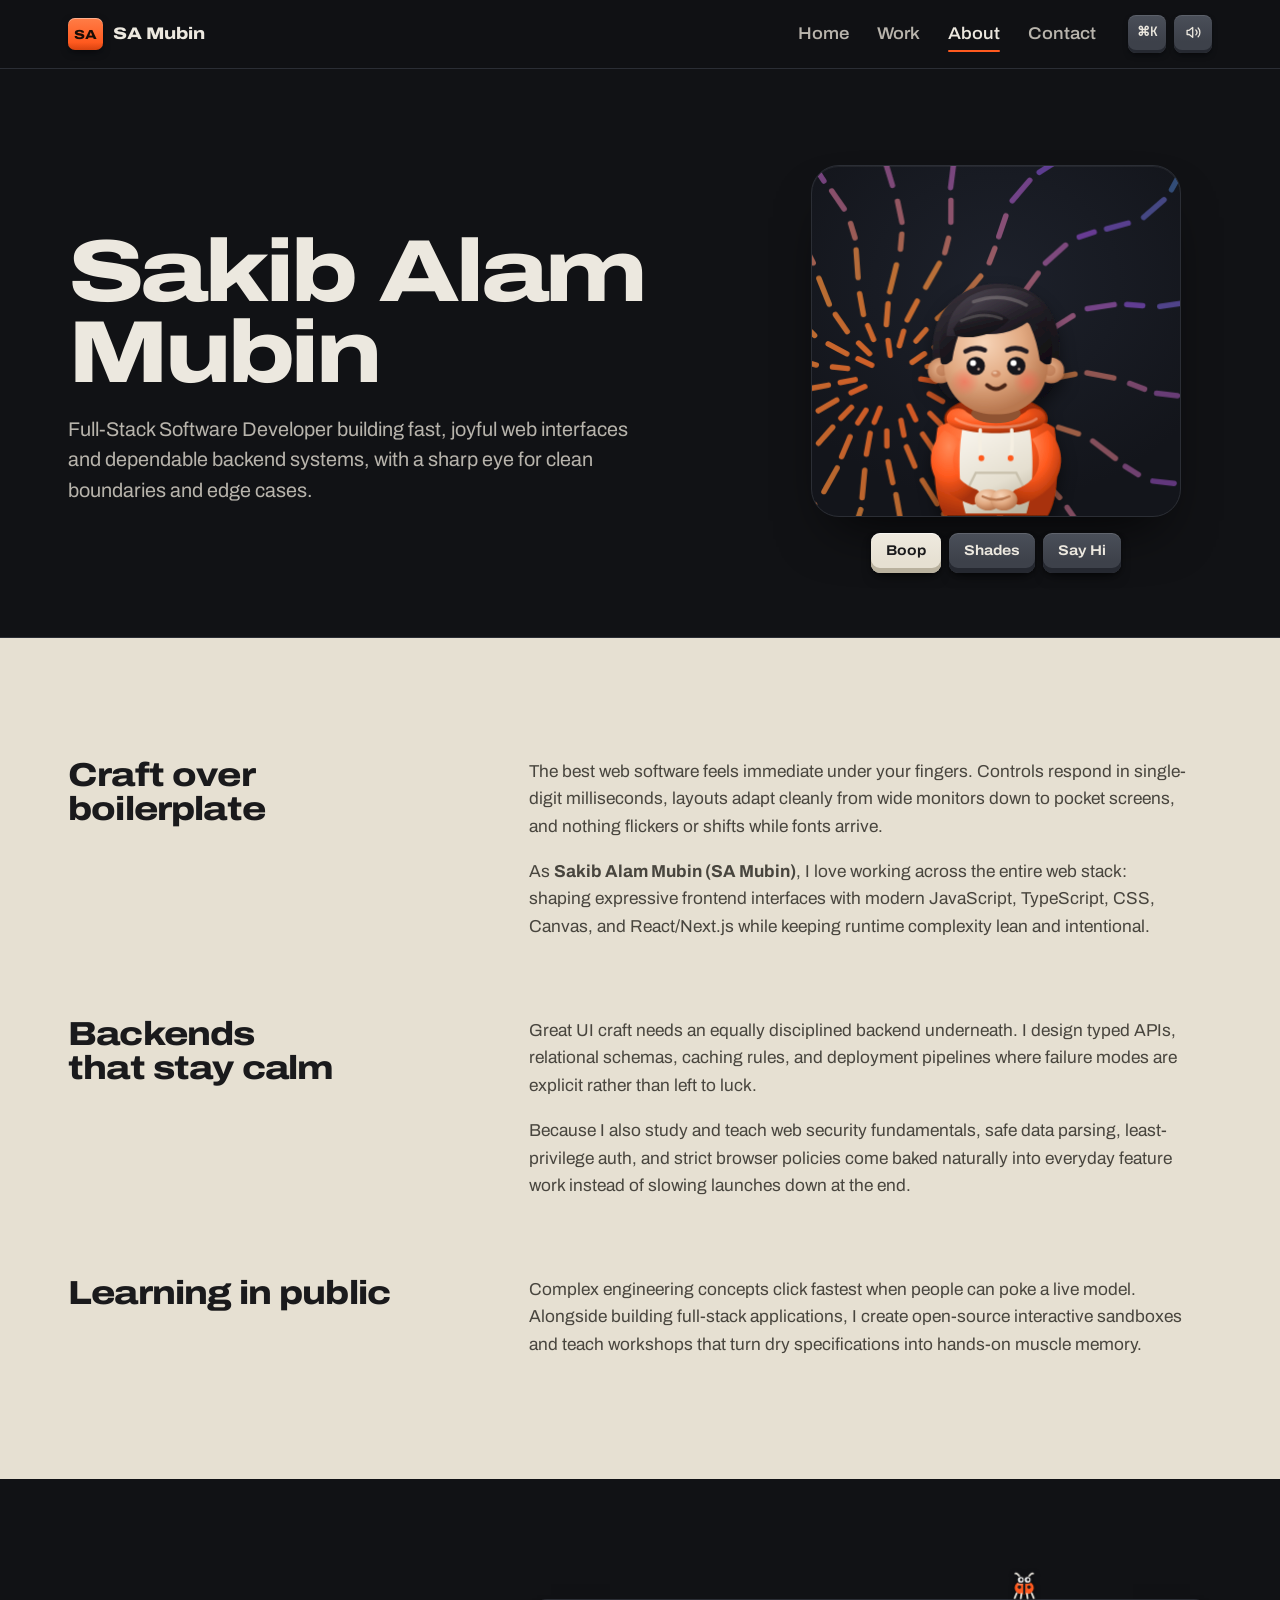
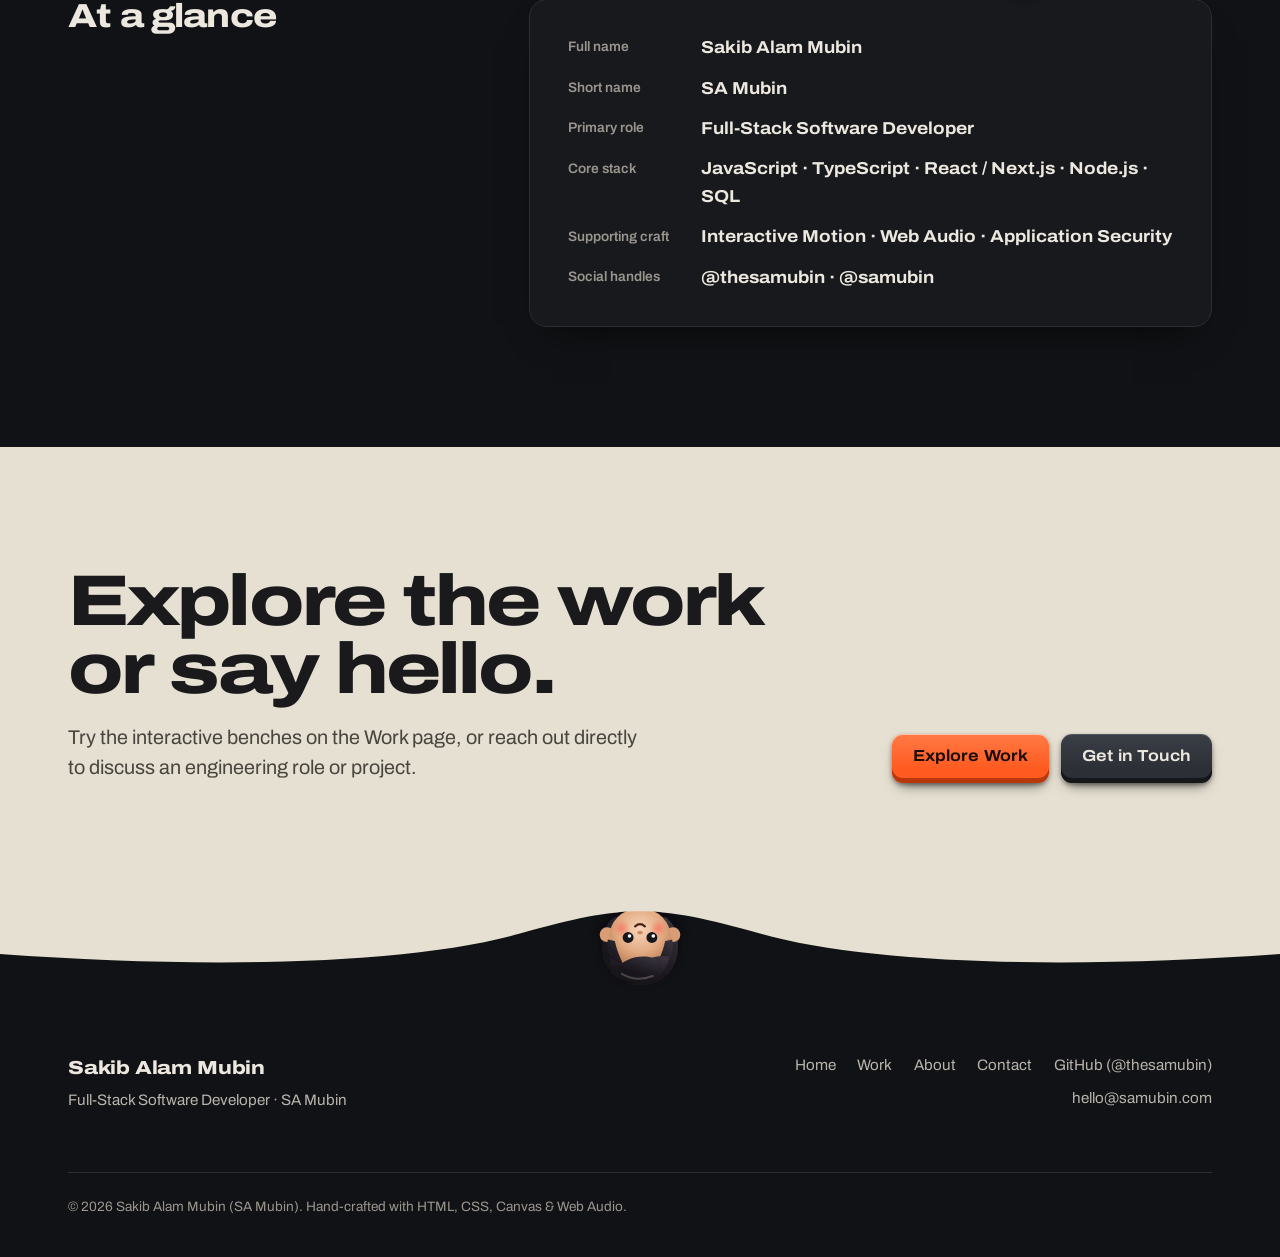
==== about/index.html @ d290f30e "Revert "Refresh portfolio studio design system" This reverts commit 1be79f4155aa7ea889d76d3acbb495a7" ====
<!DOCTYPE html>
<html lang="en">
<head>
  <meta charset="UTF-8">
  <meta name="viewport" content="width=device-width, initial-scale=1.0">
  <title>About Sakib Alam Mubin (SA Mubin) — Full-Stack Software Developer</title>
  <meta name="description" content="About Sakib Alam Mubin (SA Mubin): Full-Stack Software Developer focused on interactive frontend engineering, clean backend architecture, and resilient web systems.">
  <meta name="author" content="Sakib Alam Mubin">
  <meta name="robots" content="index, follow, max-image-preview:large">
  <meta name="theme-color" content="#111215">
  <link rel="canonical" href="https://thesamubin.github.io/about/">

  <meta property="og:type" content="profile">
  <meta property="og:site_name" content="Sakib Alam Mubin">
  <meta property="og:url" content="https://thesamubin.github.io/about/">
  <meta property="og:title" content="About Sakib Alam Mubin (SA Mubin) — Full-Stack Software Developer">
  <meta property="og:description" content="How Sakib Alam Mubin (SA Mubin) builds tactile web interfaces, scalable backend APIs, and practical developer learning tools.">
  <meta property="og:image" content="https://thesamubin.github.io/assets/img/og-card.png">

  <meta name="twitter:card" content="summary_large_image">
  <meta name="twitter:title" content="About Sakib Alam Mubin (SA Mubin) — Full-Stack Software Developer">
  <meta name="twitter:description" content="Full-Stack Software Developer crafting interactive web software and clean backend systems.">
  <meta name="twitter:image" content="https://thesamubin.github.io/assets/img/og-card.png">

  <link rel="icon" href="../assets/img/favicon.svg" type="image/svg+xml">
  <link rel="apple-touch-icon" href="../assets/img/apple-touch-icon.png">
  <link rel="manifest" href="../site.webmanifest">
  <link rel="preload" href="../assets/fonts/archivo-var-latin.woff2" as="font" type="font/woff2" crossorigin>
  <link rel="stylesheet" href="../assets/css/site.css">

  <script type="application/ld+json">
  {
    "@context": "https://schema.org",
    "@graph": [
      {
        "@type": "ProfilePage",
        "@id": "https://thesamubin.github.io/about/#profilepage",
        "url": "https://thesamubin.github.io/about/",
        "name": "About Sakib Alam Mubin (SA Mubin)",
        "isPartOf": { "@id": "https://thesamubin.github.io/#website" },
        "about": { "@id": "https://thesamubin.github.io/#person" },
        "mainEntity": { "@id": "https://thesamubin.github.io/#person" }
      },
      {
        "@type": "Person",
        "@id": "https://thesamubin.github.io/#person",
        "name": "Sakib Alam Mubin",
        "alternateName": ["SA Mubin"],
        "identifier": ["thesamubin", "samubin"],
        "url": "https://thesamubin.github.io/",
        "email": "mailto:hello@samubin.com",
        "jobTitle": ["Full-Stack Software Developer", "Frontend Engineer"],
        "sameAs": ["https://github.com/thesamubin"]
      }
    ]
  }
  </script>
</head>
<body>
  <a class="skip" href="#main">Skip to main content</a>

  <header class="site-header">
    <div class="wrap">
      <a class="brand" href="../" aria-label="Sakib Alam Mubin — Home">
        <span class="brand-cap" aria-hidden="true">SA</span>
        <span class="brand-word">SA Mubin</span>
      </a>

      <nav class="nav" aria-label="Primary">
        <a href="../">Home</a>
        <a href="../work/">Work</a>
        <a href="./" aria-current="page">About</a>
        <a href="../contact/">Contact</a>
      </nav>

      <div class="tools">
        <button class="tool tool--cmd" type="button" data-palette aria-label="Open command palette (Ctrl+K)">⌘K</button>
        <button class="tool" type="button" data-sound-toggle aria-pressed="true" aria-label="Mute sound">
          <svg class="ico-on" viewBox="0 0 24 24" fill="none" stroke="currentColor" stroke-width="1.85" stroke-linecap="round" stroke-linejoin="round" aria-hidden="true">
            <path d="M11 5L6 9H3v6h3l5 4V5z"/><path d="M15.5 8.5a5 5 0 0 1 0 7"/><path d="M18.8 5.8a9 9 0 0 1 0 12.4"/>
          </svg>
          <svg class="ico-off" viewBox="0 0 24 24" fill="none" stroke="currentColor" stroke-width="1.85" stroke-linecap="round" stroke-linejoin="round" aria-hidden="true">
            <path d="M11 5L6 9H3v6h3l5 4V5z"/><path d="M22 9l-6 6"/><path d="M16 9l6 6"/>
          </svg>
        </button>
      </div>
    </div>
  </header>

  <main id="main">
    <section class="page-head">
      <div class="wrap about-hero-grid">
        <div>
          <h1>Sakib Alam Mubin</h1>
          <p class="lede">
            Full-Stack Software Developer building fast, joyful web interfaces and dependable backend systems, with a sharp eye for clean boundaries and edge cases.
          </p>
        </div>

        <div class="avatar-col">
          <div class="avatar-stage avatar-stage--compact" data-avatar="compact">
            <canvas class="avatar-wave" aria-hidden="true"></canvas>
            <span class="avatar-badge" data-avatar-badge role="status" aria-live="polite"></span>
            <button class="avatar-hit" type="button" data-avatar-hit aria-label="Interact with SA Mubin's avatar portrait">
              <span class="avatar-mount" data-avatar-mount></span>
            </button>
          </div>
          <div class="avatar-dock" role="group" aria-label="Portrait expressions">
            <button class="key key--sm" type="button" data-avatar-act="boop">Boop</button>
            <button class="key key--slate key--sm" type="button" data-avatar-act="shades" aria-pressed="false">Shades</button>
            <button class="key key--slate key--sm" type="button" data-avatar-act="wave">Say Hi</button>
          </div>
        </div>
      </div>
    </section>

    <section class="section field-bone" aria-label="Engineering story">
      <div class="wrap">
        <div class="split">
          <h2>Craft over boilerplate</h2>
          <div class="prose">
            <p>The best web software feels immediate under your fingers. Controls respond in single-digit milliseconds, layouts adapt cleanly from wide monitors down to pocket screens, and nothing flickers or shifts while fonts arrive.</p>
            <p>As <strong>Sakib Alam Mubin (SA Mubin)</strong>, I love working across the entire web stack: shaping expressive frontend interfaces with modern JavaScript, TypeScript, CSS, Canvas, and React/Next.js while keeping runtime complexity lean and intentional.</p>
          </div>
        </div>

        <div class="split">
          <h2>Backends that stay calm</h2>
          <div class="prose">
            <p>Great UI craft needs an equally disciplined backend underneath. I design typed APIs, relational schemas, caching rules, and deployment pipelines where failure modes are explicit rather than left to luck.</p>
            <p>Because I also study and teach web security fundamentals, safe data parsing, least-privilege auth, and strict browser policies come baked naturally into everyday feature work instead of slowing launches down at the end.</p>
          </div>
        </div>

        <div class="split">
          <h2>Learning in public</h2>
          <div class="prose">
            <p>Complex engineering concepts click fastest when people can poke a live model. Alongside building full-stack applications, I create open-source interactive sandboxes and teach workshops that turn dry specifications into hands-on muscle memory.</p>
          </div>
        </div>
      </div>
    </section>

    <section class="section" aria-label="Profile details">
      <div class="wrap">
        <div class="split">
          <h2>At a glance</h2>
          <div>
            <dl class="idcard">
              <dt>Full name</dt>
              <dd>Sakib Alam Mubin</dd>
              <dt>Short name</dt>
              <dd>SA Mubin</dd>
              <dt>Primary role</dt>
              <dd>Full-Stack Software Developer</dd>
              <dt>Core stack</dt>
              <dd>JavaScript · TypeScript · React / Next.js · Node.js · SQL</dd>
              <dt>Supporting craft</dt>
              <dd>Interactive Motion · Web Audio · Application Security</dd>
              <dt>Social handles</dt>
              <dd>@thesamubin · @samubin</dd>
            </dl>
          </div>
        </div>
      </div>
    </section>

    <section class="section field-bone" aria-labelledby="about-cta">
      <div class="wrap cta">
        <div>
          <h2 id="about-cta">Explore the work or say hello.</h2>
          <p class="lede" style="margin-top: 1.25rem;">
            Try the interactive benches on the Work page, or reach out directly to discuss an engineering role or project.
          </p>
        </div>
        <div class="keys">
          <a class="key key--accent" href="../work/">Explore Work</a>
          <a class="key key--slate" href="../contact/">Get in Touch</a>
        </div>
      </div>
    </section>
  </main>

  <footer class="site-footer">
    <div class="footer-seam">
      <svg class="footer-seam-wave" viewBox="0 0 1440 84" preserveAspectRatio="none" aria-hidden="true">
        <path fill="#e6e0d2" d="M0,0 L1440,0 L1440,56 C1210,72 980,68 855,34 C795,18 758,10 720,10 C682,10 645,18 585,34 C460,68 230,72 0,56 Z"/>
      </svg>
      <button class="peeker" type="button" data-peeker aria-label="Peek at upside-down SA Mubin">
        <span class="peeker-art" data-peeker-art></span>
      </button>
      <span class="peeker-note" data-peeker-note role="status" aria-live="polite"></span>
    </div>

    <div class="wrap">
      <div>
        <div class="footer-name">Sakib Alam Mubin</div>
        <p class="footer-role">Full-Stack Software Developer · SA Mubin</p>
      </div>

      <div class="footer-links">
        <a href="../">Home</a>
        <a href="../work/">Work</a>
        <a href="./">About</a>
        <a href="../contact/">Contact</a>
        <a href="https://github.com/thesamubin" target="_blank" rel="me noopener">GitHub (@thesamubin)</a>
        <a href="mailto:hello@samubin.com">hello@samubin.com</a>
      </div>

      <p class="copy">&copy; 2026 Sakib Alam Mubin (SA Mubin). Hand-crafted with HTML, CSS, Canvas &amp; Web Audio.</p>
    </div>
  </footer>

  <dialog class="palette" id="palette" aria-label="Command palette">
    <div class="palette-form">
      <span>samubin$</span>
      <input type="text" placeholder="Type a command (whoami, work, boop, switch, hire)…" aria-label="Command input" autocomplete="off" spellcheck="false">
    </div>
    <div class="palette-out" aria-live="polite"></div>
    <ul class="palette-list" role="listbox" aria-label="Commands"></ul>
    <div class="palette-foot">
      <span><kbd>↑</kbd><kbd>↓</kbd> navigate</span>
      <span><kbd>Enter</kbd> run</span>
      <span><kbd>Esc</kbd> close</span>
    </div>
  </dialog>

  <script type="module" src="../assets/js/app.js"></script>
</body>
</html>
---- assets/css/site.css ----
/* =========================================================
   Sakib Alam Mubin (SA Mubin) — Portfolio Styles
   World: Anodized graphite studio + bone PBT keycaps + 3D clay avatar
   ========================================================= */

@font-face {
  font-family: "Archivo";
  src: url("../fonts/archivo-var-latin.woff2") format("woff2");
  font-weight: 100 900;
  font-stretch: 62% 125%;
  font-display: swap;
}
@font-face {
  font-family: "JetBrains Mono";
  src: url("../fonts/jetbrains-mono-var-latin.woff2") format("woff2");
  font-weight: 400 700;
  font-display: swap;
}

:root {
  /* Anodized graphite aluminium */
  --ground: #111215;
  --ground-2: #17191d;
  --ground-3: #1f2227;
  --line: #2b2e35;
  --ink: #ece8df;
  --ink-2: #b8b4ac;
  --ink-3: #9a968e;

  /* Molded PBT keycap bone */
  --bone: #e6e0d2;
  --bone-2: #d8d1c0;
  --bone-side: #b9b19e;
  --bone-ink: #1a1a1c;
  --bone-ink-2: #48453e;
  --bone-accent: #9c2805;

  --slate: #3d414a;
  --slate-side: #252830;

  --signal: #ff5a1f;
  --signal-side: #b8380c;
  --signal-ink: #1a0d06;
  --auth: #4ade80;

  --font: "Archivo", ui-sans-serif, system-ui, sans-serif;
  --mono: "JetBrains Mono", ui-monospace, "Cascadia Code", monospace;

  --wrap: 1240px;
  --gutter: clamp(1.25rem, 4vw, 3rem);
  --radius: 14px;
  --ease-out: cubic-bezier(0.16, 1, 0.3, 1);
  --ease-spring: cubic-bezier(0.22, 1, 0.36, 1);

  color-scheme: dark;
}

/* ---------- Base & Browser Surfaces ---------- */
*, *::before, *::after { box-sizing: border-box; }
* { margin: 0; }
html {
  -webkit-text-size-adjust: 100%;
  scrollbar-color: var(--slate) var(--ground);
  scroll-padding-top: 5rem;
}
@media (prefers-reduced-motion: no-preference) {
  html { scroll-behavior: smooth; }
}
body {
  font-family: var(--font);
  font-size: 1.0625rem;
  line-height: 1.6;
  font-stretch: 100%;
  color: var(--ink);
  background: var(--ground);
  -webkit-font-smoothing: antialiased;
  text-rendering: optimizeLegibility;
  overflow-x: hidden;
  min-height: 100vh;
  display: flex;
  flex-direction: column;
}
main { flex: 1; }
img, svg, canvas { display: block; max-width: 100%; }
a {
  color: inherit;
  text-decoration-thickness: 1px;
  text-underline-offset: 0.22em;
}
a:hover { text-decoration-color: var(--signal); }
button, input, textarea, select { font: inherit; color: inherit; }
::selection { background: var(--signal); color: var(--signal-ink); }
input, textarea { caret-color: var(--signal); }
::placeholder { color: #9c988f; opacity: 1; }
:focus-visible {
  outline: 2px solid var(--signal);
  outline-offset: 3px;
  border-radius: 6px;
}
::-webkit-scrollbar { width: 12px; height: 12px; }
::-webkit-scrollbar-track { background: var(--ground); }
::-webkit-scrollbar-thumb {
  background: var(--slate);
  border-radius: 8px;
  border: 3px solid var(--ground);
}

.sr-only {
  position: absolute;
  width: 1px;
  height: 1px;
  padding: 0;
  overflow: hidden;
  clip: rect(0 0 0 0);
  white-space: nowrap;
  border: 0;
}
.skip {
  position: absolute;
  left: 1rem;
  top: -4rem;
  z-index: 100;
  background: var(--signal);
  color: var(--signal-ink);
  padding: 0.6rem 1rem;
  border-radius: 8px;
  font-weight: 700;
  text-decoration: none;
}
.skip:focus { top: 1rem; }

.wrap {
  width: 100%;
  max-width: var(--wrap);
  margin-inline: auto;
  padding-inline: 1.5rem;
}
@media (min-width: 768px) {
  .wrap { padding-inline: 2.5rem; }
}
@media (min-width: 1120px) {
  .wrap { padding-inline: 3rem; }
}

h1, h2, h3 {
  font-weight: 800;
  line-height: 1.03;
  letter-spacing: -0.025em;
  text-wrap: balance;
}
h2 { font-size: clamp(2rem, 4.4vw, 3.4rem); font-stretch: 118%; }
h3 { font-size: clamp(1.35rem, 2.2vw, 1.75rem); font-stretch: 110%; letter-spacing: -0.015em; }
p { text-wrap: pretty; }
.lede {
  font-size: clamp(1.12rem, 1.55vw, 1.32rem);
  line-height: 1.52;
  color: var(--ink-2);
  max-width: 52ch;
}
.prose { max-width: 66ch; }
.prose p + p { margin-top: 1em; }
.muted { color: var(--ink-2); }
code, kbd, .mono {
  font-family: var(--mono);
  font-size: 0.88em;
  font-variant-numeric: tabular-nums;
}
kbd {
  display: inline-block;
  padding: 0.1em 0.44em;
  border-radius: 5px;
  background: var(--ground-3);
  border: 1px solid var(--line);
  box-shadow: 0 1px 2px rgba(0, 0, 0, 0.35);
  font-size: 0.82rem;
  color: var(--ink);
}

/* ---------- Keycap Interactive Controls ---------- */
.key {
  --cap: var(--bone);
  --cap-top: #efeadf;
  --cap-side: var(--bone-side);
  --cap-ink: var(--bone-ink);
  position: relative;
  display: inline-flex;
  align-items: center;
  justify-content: center;
  gap: 0.58em;
  min-height: 3.1rem;
  padding: 0.7rem 1.3rem 1rem;
  border: 0;
  border-radius: 11px;
  font-family: var(--font);
  font-weight: 660;
  font-size: 1rem;
  font-stretch: 112%;
  letter-spacing: 0.005em;
  line-height: 1;
  color: var(--cap-ink);
  text-decoration: none;
  white-space: nowrap;
  background: linear-gradient(180deg, var(--cap-top), var(--cap) 72%);
  box-shadow:
    inset 0 1px 0 rgba(255, 255, 255, 0.55),
    inset 0 -5px 0 var(--cap-side),
    0 7px 14px -6px rgba(0, 0, 0, 0.65),
    0 2px 4px rgba(0, 0, 0, 0.35);
  cursor: pointer;
  user-select: none;
  -webkit-tap-highlight-color: transparent;
  transition: transform 90ms var(--ease-out), box-shadow 90ms var(--ease-out), filter 150ms;
}
.key:hover { filter: brightness(1.04); text-decoration: none; }
.key:active,
.key.is-down,
.key[aria-pressed="true"] {
  transform: translateY(3px);
  box-shadow:
    inset 0 1px 0 rgba(255, 255, 255, 0.4),
    inset 0 -2px 0 var(--cap-side),
    0 2px 4px -2px rgba(0, 0, 0, 0.6);
}
.key svg { width: 1.08em; height: 1.08em; flex: none; }
.key--accent {
  --cap: var(--signal);
  --cap-top: #ff7a45;
  --cap-side: var(--signal-side);
  --cap-ink: var(--signal-ink);
}
.key--slate {
  --cap: var(--slate);
  --cap-top: #4a4f59;
  --cap-side: var(--slate-side);
  --cap-ink: var(--ink);
  box-shadow:
    inset 0 1px 0 rgba(255, 255, 255, 0.12),
    inset 0 -5px 0 var(--cap-side),
    0 7px 14px -6px rgba(0, 0, 0, 0.65),
    0 2px 4px rgba(0, 0, 0, 0.35);
}
.key--slate:active,
.key--slate.is-down,
.key--slate[aria-pressed="true"] {
  box-shadow:
    inset 0 1px 0 rgba(255, 255, 255, 0.08),
    inset 0 -2px 0 var(--cap-side),
    0 2px 4px -2px rgba(0, 0, 0, 0.6);
}
.key--sm {
  min-height: 2.45rem;
  padding: 0.48rem 0.9rem 0.72rem;
  font-size: 0.88rem;
  border-radius: 9px;
}
.keys { display: flex; flex-wrap: wrap; gap: 0.8rem; }

/* ---------- Sticky Header ---------- */
.site-header {
  position: sticky;
  top: 0;
  z-index: 40;
  background: color-mix(in oklab, var(--ground) 88%, transparent);
  backdrop-filter: saturate(1.2) blur(10px);
  border-bottom: 1px solid var(--line);
}
.site-header .wrap {
  display: flex;
  align-items: center;
  gap: 1.25rem;
  height: 4.25rem;
}
.brand {
  display: inline-flex;
  align-items: center;
  gap: 0.6rem;
  font-weight: 800;
  font-stretch: 120%;
  font-size: 1.05rem;
  letter-spacing: -0.01em;
  text-decoration: none;
}
.brand-cap {
  display: grid;
  place-items: center;
  min-width: 2.15rem;
  height: 2rem;
  padding: 0 0.4rem;
  border-radius: 7px;
  background: linear-gradient(180deg, #ff7d47 0%, var(--signal) 76%, #d94310 100%);
  box-shadow:
    inset 0 1px 0 rgba(255, 255, 255, 0.38),
    0 3px 8px -2px rgba(0, 0, 0, 0.6);
  color: var(--signal-ink);
  font-size: 0.82rem;
  letter-spacing: -0.02em;
}
.nav { display: flex; gap: 0.25rem; margin-left: auto; }
.nav a {
  position: relative;
  padding: 0.5rem 0.75rem;
  border-radius: 8px;
  font-weight: 560;
  font-stretch: 108%;
  color: var(--ink-2);
  text-decoration: none;
  transition: color 0.2s, background-color 0.2s;
}
.nav a:hover { color: var(--ink); background: var(--ground-3); }
.nav a[aria-current="page"] { color: var(--ink); }
.nav a[aria-current="page"]::after {
  content: "";
  position: absolute;
  left: 0.75rem;
  right: 0.75rem;
  bottom: 0.2rem;
  height: 2px;
  border-radius: 2px;
  background: var(--signal);
}
.tools { display: flex; gap: 0.5rem; }
.tool {
  display: inline-grid;
  place-items: center;
  height: 2.35rem;
  min-width: 2.35rem;
  padding: 0 0.55rem 3px;
  border: 0;
  border-radius: 8px;
  cursor: pointer;
  color: var(--ink);
  background: linear-gradient(180deg, #4a4f59, var(--slate) 70%);
  box-shadow:
    inset 0 1px 0 rgba(255, 255, 255, 0.1),
    inset 0 -3px 0 var(--slate-side),
    0 3px 6px -2px rgba(0, 0, 0, 0.6);
  font-family: var(--mono);
  font-size: 0.8125rem;
  font-weight: 600;
  transition: transform 80ms var(--ease-out), box-shadow 80ms;
}
.tool:active,
.tool.is-down {
  transform: translateY(2px);
  box-shadow:
    inset 0 1px 0 rgba(255, 255, 255, 0.06),
    inset 0 -1px 0 var(--slate-side),
    0 1px 2px rgba(0, 0, 0, 0.5);
}
.tool svg { width: 1.05rem; height: 1.05rem; }
.tool[aria-pressed="false"] .ico-on,
.tool[aria-pressed="true"] .ico-off { display: none; }

@media (max-width: 640px) {
  .site-header .wrap { padding-inline: 1rem; gap: 0.35rem; }
  .brand-word { display: none; }
  .nav { gap: 0.08rem; }
  .nav a { padding: 0.45rem 0.34rem; font-size: 0.85rem; }
  .tools { gap: 0.3rem; }
  .tool { height: 2.15rem; min-width: 2.15rem; padding: 0 0.4rem 2px; }
}

/* ---------- Hero + Interactive 3D Avatar Stage ---------- */
.hero {
  position: relative;
  overflow: hidden;
  border-bottom: 1px solid var(--line);
  padding: 2.5rem 1.5rem 3.25rem;
}
@media (min-width: 768px) {
  .hero { padding: 3.25rem 2.5rem 4rem; }
}
@media (min-width: 1120px) {
  .hero { padding: 3.75rem 3rem 4.25rem; }
}
.hero > .wrap,
.section > .wrap,
.page-head > .wrap {
  max-width: 1144px;
  padding-inline: 0;
}

.hero .wrap {
  display: grid;
  grid-template-columns: minmax(0, 1.12fr) minmax(0, 0.98fr);
  gap: clamp(2rem, 4.5vw, 4rem);
  min-height: calc(100svh - 10rem);
  align-items: center;
}
.hero-copy { position: relative; z-index: 2; }
.hero-name {
  font-size: clamp(3.1rem, 7.6vw, 5.8rem);
  font-stretch: 125%;
  font-weight: 820;
  line-height: 0.91;
  letter-spacing: -0.04em;
  margin-bottom: clamp(1.35rem, 2.8vh, 2rem);
}
.hero-name .line { display: block; }
.hero-name .accent { color: var(--signal); }
.hero-role {
  font-size: clamp(1.14rem, 1.6vw, 1.36rem);
  font-weight: 450;
  color: var(--ink-2);
  max-width: 40ch;
  line-height: 1.48;
  margin-bottom: 2rem;
}
.hero-role strong { color: var(--ink); font-weight: 700; }

.avatar-col {
  display: flex;
  flex-direction: column;
  align-items: center;
  gap: 1rem;
  width: 100%;
}
.avatar-stage {
  position: relative;
  width: 100%;
  max-width: 520px;
  aspect-ratio: 1.08 / 1;
  border-radius: 28px;
  overflow: hidden;
  background: radial-gradient(85% 80% at 50% 34%, #1d212b 0%, #13151b 78%);
  border: 1px solid var(--line);
  box-shadow:
    inset 0 1px 0 rgba(255, 255, 255, 0.06),
    0 28px 56px -24px rgba(0, 0, 0, 0.82);
  display: grid;
  place-items: end center;
}
.avatar-stage--compact {
  max-width: 370px;
  aspect-ratio: 1.05 / 1;
}
.avatar-wave {
  position: absolute;
  inset: 0;
  width: 100%;
  height: 100%;
  pointer-events: none;
}
.avatar-hit {
  position: relative;
  z-index: 2;
  width: 100%;
  height: 100%;
  padding: 1rem 1rem 0.35rem;
  border: 0;
  background: none;
  cursor: pointer;
  display: grid;
  place-items: end center;
  -webkit-tap-highlight-color: transparent;
}
.avatar-mount {
  display: block;
  width: min(82%, 340px);
  pointer-events: none;
}
.avatar-stage--compact .avatar-mount { width: min(84%, 270px); }
.av-svg { width: 100%; height: auto; overflow: visible; }
.av-head, .av-face, .av-hair-front, .av-body, .av-root {
  transform-box: fill-box;
  transform-origin: center;
  will-change: transform;
}

/* Avatar facial expression states */
.av-eyes-happy,
.av-eyes-dizzy,
.av-mouth-laugh,
.av-arm-wave,
.av-sparks {
  opacity: 0;
  pointer-events: none;
  transition: opacity 120ms var(--ease-out);
}
.av-shades {
  opacity: 0;
  transform: translateY(-14px);
  pointer-events: none;
  transition: opacity 180ms var(--ease-out), transform 240ms var(--ease-out);
}
.avatar-stage.has-shades .av-shades {
  opacity: 1;
  transform: translateY(0);
}
.avatar-stage.is-blinking .av-eyes-open,
.avatar-stage.is-happy .av-eyes-open,
.avatar-stage.is-dizzy .av-eyes-open { opacity: 0; }

.avatar-stage.is-blinking .av-eyes-happy,
.avatar-stage.is-happy .av-eyes-happy { opacity: 1; }

.avatar-stage.is-happy .av-mouth-calm { opacity: 0; }
.avatar-stage.is-happy .av-mouth-laugh,
.avatar-stage.is-happy .av-sparks { opacity: 1; }

.avatar-stage.is-dizzy .av-eyes-dizzy { opacity: 1; }

.avatar-stage.is-waving .av-arm-rest-r { opacity: 0; }
.avatar-stage.is-waving .av-arm-wave {
  opacity: 1;
  transform-origin: 202px 176px;
}
@media (prefers-reduced-motion: no-preference) {
  .avatar-stage.is-waving .av-arm-wave {
    animation: av-wave 0.34s ease-in-out infinite alternate;
  }
}
@keyframes av-wave {
  from { transform: rotate(-7deg); }
  to { transform: rotate(9deg); }
}

.avatar-badge {
  position: absolute;
  top: 1rem;
  left: 50%;
  z-index: 4;
  translate: -50% 0;
  padding: 0.42rem 0.85rem;
  border-radius: 999px;
  background: var(--bone);
  color: var(--bone-ink);
  border: 1px solid var(--bone-side);
  box-shadow: 0 10px 22px -8px rgba(0, 0, 0, 0.75);
  font-size: 0.84rem;
  font-weight: 700;
  white-space: nowrap;
  max-width: calc(100% - 1.5rem);
  overflow: hidden;
  text-overflow: ellipsis;
  opacity: 0;
  transform: translateY(-6px);
  pointer-events: none;
  transition: opacity 180ms var(--ease-out), transform 220ms var(--ease-out);
}
.avatar-badge.is-on {
  opacity: 1;
  transform: translateY(0);
}
.avatar-dock {
  display: flex;
  flex-wrap: wrap;
  justify-content: center;
  gap: 0.55rem;
}

@media (max-width: 900px) {
  .hero .wrap {
    grid-template-columns: 1fr;
    min-height: 0;
    gap: 2rem;
  }
  .avatar-col { order: -1; }
  .avatar-stage { max-width: 400px; aspect-ratio: 1.14 / 1; }
}

/* ---------- Sections & Bone Field Alternation ---------- */
.section {
  padding: 4.75rem 1.5rem;
}
@media (min-width: 768px) {
  .section { padding: 6.25rem 2.5rem; }
}
@media (min-width: 1120px) {
  .section { padding: 7.5rem 3rem; }
}
.section-head {
  display: grid;
  grid-template-columns: minmax(0, 1.05fr) minmax(0, 0.95fr);
  gap: 1.5rem 3.5rem;
  align-items: end;
  margin-bottom: clamp(2.5rem, 5vw, 4rem);
}
.section-head p { color: var(--ink-2); max-width: 48ch; font-size: 1.08rem; }
@media (max-width: 860px) { .section-head { grid-template-columns: 1fr; } }

.field-bone { background: var(--bone); color: var(--bone-ink); }
.field-bone ::selection { background: var(--bone-ink); color: var(--bone); }
.field-bone .muted,
.field-bone .lede,
.field-bone .section-head p { color: var(--bone-ink-2); }
.field-bone a:hover { text-decoration-color: var(--signal-side); }
.field-bone .key--slate {
  --cap: #2c2f35;
  --cap-top: #3a3e46;
  --cap-side: #15171a;
}
.field-bone .statement { color: var(--bone-ink); }
.field-bone .statement em { color: var(--bone-accent); font-style: normal; }
.field-bone .statement-foot { color: var(--bone-ink-2); }

/* ---------- Home Section 2: Full-Stack Craft + Desk Macropad ---------- */
.studio-split {
  display: grid;
  grid-template-columns: minmax(0, 1.12fr) minmax(0, 0.88fr);
  gap: clamp(2.25rem, 5vw, 4.5rem);
  align-items: start;
}
@media (max-width: 940px) { .studio-split { grid-template-columns: 1fr; } }

.seg {
  display: inline-flex;
  flex-wrap: wrap;
  gap: 3px;
  padding: 4px;
  border-radius: 11px;
  background: var(--ground);
  border: 1px solid var(--line);
}
.seg button {
  border: 0;
  background: none;
  cursor: pointer;
  padding: 0.45rem 0.82rem;
  border-radius: 8px;
  font-size: 0.86rem;
  font-weight: 650;
  color: var(--ink-2);
  transition: background-color 140ms, color 140ms;
}
.seg button:hover { color: var(--ink); }
.seg button[aria-pressed="true"] {
  background: var(--slate);
  color: var(--ink);
  box-shadow: inset 0 -2px 0 var(--slate-side);
}
.seg--bone {
  background: #d3ccb9;
  border-color: var(--bone-side);
}
.seg--bone button { color: var(--bone-ink-2); }
.seg--bone button:hover { color: var(--bone-ink); }
.seg--bone button[aria-pressed="true"] {
  background: var(--bone-ink);
  color: var(--bone);
  box-shadow: inset 0 -2px 0 #09090b;
}

.craft-panel { margin-top: 1.75rem; }
.craft-panel h3 {
  font-size: clamp(1.65rem, 2.8vw, 2.3rem);
  font-stretch: 118%;
  margin-bottom: 0.9rem;
}
.craft-panel p {
  font-size: 1.1rem;
  color: var(--bone-ink-2);
  max-width: 54ch;
}
.tag-list {
  list-style: none;
  padding: 0;
  margin-top: 1.5rem;
  display: flex;
  flex-wrap: wrap;
  gap: 0.5rem;
}
.tag-list li {
  padding: 0.36rem 0.8rem;
  border-radius: 8px;
  font-weight: 640;
  font-size: 0.9rem;
  background: #f0ece1;
  color: var(--bone-ink);
  border: 1px solid var(--bone-side);
}
@media (prefers-reduced-motion: no-preference) {
  .craft-panel:not([hidden]) { animation: panel-in 0.38s var(--ease-out); }
}
@keyframes panel-in {
  from { opacity: 0; transform: translateY(8px); }
}

/* Tactile Desk Macropad */
.macropad-shell {
  display: grid;
  border-radius: 20px;
  overflow: hidden;
  background: linear-gradient(180deg, #21252d 0%, #17191e 55%, #131519 100%);
  color: var(--ink);
  border: 1px solid var(--line);
  box-shadow:
    inset 0 1px 0 rgba(255, 255, 255, 0.08),
    0 24px 48px -22px rgba(17, 18, 21, 0.55);
}
.macropad-top {
  display: flex;
  flex-wrap: wrap;
  align-items: center;
  justify-content: space-between;
  gap: 0.65rem;
  padding: 0.85rem 1.25rem;
  border-bottom: 1px solid var(--line);
  background: rgba(17, 18, 21, 0.42);
}
.macropad-top .lbl {
  font-size: 0.84rem;
  font-weight: 700;
  color: var(--ink-2);
}
.macropad {
  --u: clamp(52px, 5.4vw, 66px);
  padding: 1.15rem 1.25rem;
  transition: transform 140ms var(--ease-out);
}
.macropad-screen {
  display: flex;
  align-items: center;
  justify-content: space-between;
  gap: 0.65rem;
  margin-bottom: 12px;
  padding: 0.5rem 0.78rem;
  border-radius: 8px;
  background: #0d0f12;
  font-family: var(--mono);
  font-size: 0.8125rem;
  font-variant-numeric: tabular-nums;
  color: var(--ink-2);
}
.pad-led {
  width: 8px;
  height: 8px;
  border-radius: 50%;
  flex: none;
  background: #3d2d25;
  transition: background-color 0.15s;
}
.pad-led.is-on { background: var(--signal); }
.pad-led.is-auth { background: var(--auth); }

.pad-grid {
  display: grid;
  grid-template-columns: repeat(4, minmax(0, 1fr));
  gap: 9px;
}
.cap {
  --cap: var(--bone);
  --cap-top: #f2ede3;
  --cap-side: var(--bone-side);
  --cap-ink: var(--bone-ink);
  position: relative;
  height: var(--u);
  border: 0;
  border-radius: 10px;
  padding: 0 0 6px;
  display: grid;
  place-items: center;
  font-family: var(--font);
  font-weight: 760;
  font-stretch: 116%;
  font-size: calc(var(--u) * 0.38);
  line-height: 1;
  color: var(--cap-ink);
  background:
    radial-gradient(70% 55% at 50% 38%, var(--cap-top), transparent 75%),
    linear-gradient(180deg, var(--cap-top), var(--cap) 75%);
  box-shadow:
    inset 0 1px 0 rgba(255, 255, 255, 0.6),
    inset 0 -6px 0 var(--cap-side),
    inset 4px 0 5px -4px rgba(0, 0, 0, 0.18),
    inset -4px 0 5px -4px rgba(0, 0, 0, 0.18),
    0 5px 8px -3px rgba(0, 0, 0, 0.7);
  cursor: pointer;
  user-select: none;
  -webkit-tap-highlight-color: transparent;
  transition: transform 70ms var(--ease-out), box-shadow 70ms var(--ease-out);
}
.cap.is-down,
.cap:active {
  transform: translateY(4px);
  box-shadow:
    inset 0 1px 0 rgba(255, 255, 255, 0.45),
    inset 0 -2px 0 var(--cap-side),
    0 1px 2px rgba(0, 0, 0, 0.7);
}
.cap--accent {
  --cap: var(--signal);
  --cap-top: #ff8550;
  --cap-side: var(--signal-side);
  --cap-ink: var(--signal-ink);
}
.cap svg { width: 42%; height: 42%; }
.macropad-foot {
  display: flex;
  flex-wrap: wrap;
  justify-content: space-between;
  gap: 0.4rem 1rem;
  padding: 0.78rem 1.25rem;
  border-top: 1px solid var(--line);
  background: rgba(17, 18, 21, 0.35);
  font-family: var(--mono);
  font-size: 0.8125rem;
  font-variant-numeric: tabular-nums;
  color: var(--ink-3);
}

/* ---------- Home Section 3: Spring Physics Playground & Featured Work ---------- */
.spring-grid {
  display: grid;
  grid-template-columns: minmax(0, 0.94fr) minmax(0, 1.06fr);
  gap: clamp(2.25rem, 5vw, 4.5rem);
  align-items: start;
}
@media (max-width: 940px) { .spring-grid { grid-template-columns: 1fr; } }

.feature-stack { display: grid; gap: 1.5rem; }
.work-card {
  padding: 1.5rem 1.6rem;
  border-radius: 18px;
  background: var(--ground-2);
  border: 1px solid var(--line);
  box-shadow: 0 18px 36px -22px rgba(0, 0, 0, 0.7);
}
.work-card h3 { margin-bottom: 0.55rem; }
.work-card p { color: var(--ink-2); font-size: 1rem; }
.work-card .keys { margin-top: 1.25rem; }

.spring-card {
  border-radius: 20px;
  overflow: hidden;
  background: var(--ground-2);
  border: 1px solid var(--line);
  box-shadow:
    inset 0 1px 0 rgba(255, 255, 255, 0.05),
    0 28px 56px -28px rgba(0, 0, 0, 0.85);
}
.spring-head {
  display: flex;
  flex-wrap: wrap;
  align-items: center;
  justify-content: space-between;
  gap: 0.75rem;
  padding: 0.85rem 1.2rem;
  border-bottom: 1px solid var(--line);
  font-family: var(--mono);
  font-size: 0.8125rem;
  font-variant-numeric: tabular-nums;
  color: var(--ink-2);
}
.spring-head .live {
  display: inline-flex;
  align-items: center;
  gap: 0.45rem;
  color: var(--ink);
}
.spring-head .live::before {
  content: "";
  width: 7px;
  height: 7px;
  border-radius: 50%;
  background: var(--auth);
}
.spring-body { padding: 1.25rem; display: grid; gap: 1.15rem; }
.spring-track {
  position: relative;
  height: 68px;
  border-radius: 14px;
  background: var(--ground);
  border: 1px solid var(--line);
  overflow: hidden;
  touch-action: none;
}
.spring-anchor {
  position: absolute;
  left: 12px;
  top: 14px;
  bottom: 14px;
  width: 6px;
  border-radius: 4px;
  background: var(--slate);
}
.spring-svg {
  position: absolute;
  inset: 0;
  width: 100%;
  height: 100%;
  pointer-events: none;
}
.spring-puck {
  position: absolute;
  left: 0;
  top: 50%;
  width: 56px;
  height: 46px;
  padding: 0;
  border: 1px solid rgba(255, 176, 140, 0.26);
  border-radius: 11px;
  background: linear-gradient(180deg, #ff8854 0%, var(--signal) 72%, #c93d0e 100%);
  box-shadow:
    inset 0 1px 0 rgba(255, 255, 255, 0.48),
    0 8px 16px -4px rgba(0, 0, 0, 0.78),
    0 2px 5px rgba(0, 0, 0, 0.45);
  color: var(--signal-ink);
  font-weight: 820;
  font-stretch: 118%;
  font-size: 0.92rem;
  display: grid;
  place-items: center;
  cursor: grab;
  user-select: none;
  touch-action: none;
}
.spring-puck.is-dragging { cursor: grabbing; }

.spring-sliders {
  display: grid;
  grid-template-columns: 1fr 1fr;
  gap: 1rem;
}
@media (max-width: 520px) { .spring-sliders { grid-template-columns: 1fr; } }
.slider-field label {
  display: flex;
  justify-content: space-between;
  font-size: 0.86rem;
  font-weight: 650;
  color: var(--ink-2);
  margin-bottom: 0.35rem;
}
.slider-field label span {
  font-family: var(--mono);
  font-variant-numeric: tabular-nums;
  color: var(--ink);
}
.slider-field input[type="range"] {
  width: 100%;
  accent-color: var(--signal);
  cursor: pointer;
}
.spring-chart {
  width: 100%;
  height: 122px;
  border-radius: 12px;
  background: var(--ground);
  border: 1px solid var(--line);
}
.spring-controls {
  display: flex;
  flex-wrap: wrap;
  align-items: center;
  justify-content: space-between;
  gap: 0.65rem;
}

/* ---------- Work Page Rows, Benches & Teaching ---------- */
.work-list { display: grid; gap: clamp(3.5rem, 7vw, 5.5rem); }
.work {
  display: grid;
  grid-template-columns: minmax(0, 0.95fr) minmax(0, 1.05fr);
  gap: clamp(2rem, 4.5vw, 4rem);
  align-items: start;
  padding-top: clamp(2rem, 4vw, 3rem);
  border-top: 1px solid var(--line);
}
.field-bone .work { border-top-color: var(--bone-side); }
.work:first-child { border-top: 0; padding-top: 0; }
@media (max-width: 960px) { .work { grid-template-columns: 1fr; } }

.work-meta {
  display: flex;
  flex-wrap: wrap;
  gap: 0.35rem 0.9rem;
  margin: 0.85rem 0 1.15rem;
  font-size: 0.9rem;
  font-weight: 600;
  color: var(--ink-3);
}
.field-bone .work-meta { color: var(--bone-ink-2); }
.work-meta span + span::before {
  content: "/";
  margin-right: 0.9rem;
  opacity: 0.5;
}
.work h2, .work h3 {
  font-size: clamp(1.75rem, 3vw, 2.45rem);
  font-stretch: 120%;
}
.work .prose { color: var(--ink-2); }
.field-bone .work .prose { color: var(--bone-ink-2); }
.work .prose strong { color: var(--ink); font-weight: 700; }
.field-bone .work .prose strong { color: var(--bone-ink); }
.work .keys { margin-top: 1.6rem; }

.bench {
  border-radius: 18px;
  overflow: hidden;
  background: var(--ground-2);
  color: var(--ink);
  border: 1px solid var(--line);
  box-shadow:
    inset 0 1px 0 rgba(255, 255, 255, 0.05),
    0 24px 48px -24px rgba(0, 0, 0, 0.65);
}
.bench-bar {
  display: flex;
  align-items: center;
  justify-content: space-between;
  gap: 1rem;
  padding: 0.78rem 1.1rem;
  border-bottom: 1px solid var(--line);
  font-family: var(--mono);
  font-size: 0.8125rem;
  font-variant-numeric: tabular-nums;
  color: var(--ink-3);
}
.bench-bar .live {
  display: inline-flex;
  align-items: center;
  gap: 0.45rem;
  color: var(--ink-2);
}
.bench-bar .live::before {
  content: "";
  width: 7px;
  height: 7px;
  border-radius: 50%;
  background: var(--auth);
}
.bench-body { padding: 1.15rem; display: grid; gap: 0.95rem; }
.bench-row { display: flex; flex-wrap: wrap; gap: 0.5rem; align-items: center; }
.bench-row .lbl { font-size: 0.84rem; color: var(--ink-3); margin-right: 0.2rem; }
.chip {
  border: 0;
  cursor: pointer;
  padding: 0.38rem 0.7rem 0.48rem;
  border-radius: 8px;
  font-family: var(--mono);
  font-size: 0.8125rem;
  color: var(--ink);
  background: var(--ground-3);
  box-shadow: inset 0 -2px 0 var(--line);
  transition: transform 70ms, background-color 140ms;
}
.chip[aria-pressed="true"] {
  background: var(--signal);
  color: var(--signal-ink);
  font-weight: 700;
  box-shadow: inset 0 -2px 0 var(--signal-side);
}
.chip:active { transform: translateY(1px); }

.audio-scope {
  width: 100%;
  height: 108px;
  border-radius: 10px;
  background: var(--ground);
  border: 1px solid var(--line);
}
.mono-readout {
  font-family: var(--mono);
  font-size: 0.8125rem;
  font-variant-numeric: tabular-nums;
  color: var(--ink-2);
}
.panes { display: grid; grid-template-columns: 1.15fr 0.85fr; gap: 0.75rem; }
@media (max-width: 620px) { .panes { grid-template-columns: 1fr; } }
.pane {
  border-radius: 10px;
  background: var(--ground);
  border: 1px solid var(--line);
  min-height: 7.5rem;
  display: flex;
  flex-direction: column;
}
.pane-head {
  display: flex;
  align-items: center;
  justify-content: space-between;
  gap: 0.5rem;
  padding: 0.55rem 0.8rem;
  border-bottom: 1px solid var(--line);
  font-size: 0.8125rem;
  font-weight: 650;
  color: var(--ink-2);
}
.pane-body {
  padding: 0.8rem;
  font-family: var(--mono);
  font-size: 0.8125rem;
  line-height: 1.55;
  color: var(--ink);
  overflow-wrap: anywhere;
  white-space: pre-wrap;
  flex: 1;
}
.verdict {
  font-family: var(--mono);
  font-size: 0.78rem;
  font-variant-numeric: tabular-nums;
  font-weight: 600;
  padding: 0.18rem 0.5rem;
  border-radius: 5px;
}
.verdict--bad { background: rgba(255, 90, 31, 0.16); color: #ff9870; }
.verdict--ok { background: rgba(74, 222, 128, 0.14); color: #86efac; }

/* Teaching Box on /work/ (Just 2 clean lab buttons!) */
.teach-box {
  display: grid;
  grid-template-columns: minmax(0, 1.2fr) auto;
  gap: 2rem 3.5rem;
  align-items: center;
  padding: 2rem;
  border-radius: 22px;
  background: var(--ground-2);
  border: 1px solid var(--line);
  box-shadow: 0 24px 48px -24px rgba(0, 0, 0, 0.75);
}
@media (min-width: 768px) {
  .teach-box { padding: 2.75rem 3rem; }
}
@media (max-width: 860px) { .teach-box { grid-template-columns: 1fr; } }
.teach-box h2 { margin-bottom: 0.85rem; }
.teach-box p { color: var(--ink-2); max-width: 56ch; font-size: 1.08rem; }

/* ---------- CTA Band ---------- */
.cta {
  display: grid;
  grid-template-columns: minmax(0, 1.4fr) auto;
  gap: 2rem 4rem;
  align-items: end;
}
@media (max-width: 860px) { .cta { grid-template-columns: 1fr; } }
.cta h2 {
  font-size: clamp(2.35rem, 5.6vw, 4.6rem);
  font-stretch: 124%;
  letter-spacing: -0.04em;
  line-height: 0.95;
}

/* ---------- Inner Page Headers, About & Contact ---------- */
.page-head {
  padding: 3.75rem 1.5rem 2.75rem;
  border-bottom: 1px solid var(--line);
}
@media (min-width: 768px) {
  .page-head { padding: 5rem 2.5rem 3.5rem; }
}
@media (min-width: 1120px) {
  .page-head { padding: 6rem 3rem 4rem; }
}
.page-head--borderless { border-bottom: 0; }
.page-head h1 {
  font-size: clamp(2.8rem, 7vw, 5.5rem);
  font-stretch: 125%;
  letter-spacing: -0.04em;
  line-height: 0.92;
  margin-bottom: 1.35rem;
}
.about-hero-grid {
  display: grid;
  grid-template-columns: minmax(0, 1.2fr) minmax(0, 0.8fr);
  gap: clamp(2rem, 5vw, 4rem);
  align-items: center;
}
@media (max-width: 860px) {
  .about-hero-grid { grid-template-columns: 1fr; }
}

.split {
  display: grid;
  grid-template-columns: minmax(0, 0.72fr) minmax(0, 1.28fr);
  gap: 1.5rem clamp(2rem, 6vw, 5.5rem);
}
.split + .split { margin-top: clamp(3rem, 6vw, 4.75rem); }
.split h2 { font-size: clamp(1.6rem, 2.6vw, 2.2rem); font-stretch: 118%; }
.split .prose { color: var(--ink-2); font-size: 1.08rem; }
.field-bone .split .prose { color: var(--bone-ink-2); }
@media (max-width: 860px) { .split { grid-template-columns: 1fr; } }

.idcard {
  display: grid;
  grid-template-columns: max-content 1fr;
  gap: 0.8rem 2rem;
  padding: 1.75rem 2rem;
  border-radius: 18px;
  background: var(--ground-2);
  color: var(--ink);
  border: 1px solid var(--line);
  box-shadow: 0 20px 38px -22px rgba(0, 0, 0, 0.75);
}
@media (min-width: 768px) {
  .idcard { padding: 2.15rem 2.4rem; }
}
.idcard dt {
  font-size: 0.86rem;
  font-weight: 600;
  color: var(--ink-3);
  padding-top: 0.15rem;
}
.idcard dd {
  font-weight: 700;
  font-stretch: 110%;
  font-size: 1.08rem;
}
@media (max-width: 500px) {
  .idcard { grid-template-columns: 1fr; gap: 0.15rem; }
  .idcard dd { margin-bottom: 0.65rem; }
}

/* Contact layout */
.contact-split {
  display: grid;
  grid-template-columns: minmax(0, 0.92fr) minmax(0, 1.08fr);
  gap: clamp(2.25rem, 5vw, 4.5rem);
  align-items: start;
}
@media (max-width: 920px) { .contact-split { grid-template-columns: 1fr; } }

.contact-grid {
  display: grid;
  grid-template-columns: 1fr;
  border-top: 1px solid var(--bone-side);
  margin-top: 1.5rem;
}
.contact-item {
  padding: 1.35rem 0;
  border-bottom: 1px solid var(--bone-side);
  display: grid;
  gap: 0.28rem;
  min-width: 0;
  overflow-wrap: anywhere;
}
.contact-item .k {
  font-size: 0.84rem;
  color: var(--bone-ink-2);
  font-weight: 650;
}
.contact-item a,
.contact-item .v {
  font-size: clamp(1.15rem, 1.8vw, 1.4rem);
  font-weight: 740;
  font-stretch: 112%;
  color: var(--bone-ink);
  text-decoration: none;
}
.contact-item a:hover { color: var(--signal-side); }

.composer-box {
  border-radius: 18px;
  overflow: hidden;
  background: var(--ground);
  color: var(--ink);
  border: 1px solid var(--line);
  box-shadow: 0 24px 48px -24px rgba(17, 18, 21, 0.6);
}
.composer-bar {
  display: flex;
  align-items: center;
  justify-content: space-between;
  gap: 1rem;
  padding: 0.78rem 1.2rem;
  border-bottom: 1px solid var(--line);
  font-size: 0.82rem;
  font-weight: 600;
  color: var(--ink-2);
}
.composer-bar .live {
  display: inline-flex;
  align-items: center;
  gap: 0.45rem;
  color: var(--ink);
}
.composer-bar .live::before {
  content: "";
  width: 7px;
  height: 7px;
  border-radius: 50%;
  background: var(--auth);
}
.composer-body {
  padding: 1.35rem;
  display: grid;
  gap: 1.1rem;
  font-family: var(--font);
}
.composer-row {
  display: flex;
  flex-wrap: wrap;
  gap: 0.6rem;
  align-items: center;
}
.composer-row .lbl {
  font-size: 0.88rem;
  font-weight: 600;
  color: var(--ink-2);
}
.composer-body label {
  display: block;
  font-size: 0.9rem;
  font-weight: 600;
  color: var(--ink);
  margin-bottom: 0.45rem;
}
.composer-body input[type="text"],
.composer-body textarea {
  width: 100%;
  padding: 0.82rem 0.95rem;
  border-radius: 10px;
  background: var(--ground-2);
  border: 1px solid var(--line);
  font-family: var(--font);
  font-size: 1rem;
  line-height: 1.55;
  color: var(--ink);
  transition: border-color 0.2s;
}
.composer-body textarea { min-height: 8.5rem; resize: vertical; }
.composer-body input[type="text"]:focus,
.composer-body textarea:focus {
  outline: 2px solid var(--signal);
  outline-offset: 2px;
  border-color: var(--signal);
}

/* ---------- Footer + Upside-Down Peeking Avatar Seam ---------- */
.site-footer {
  position: relative;
  background: var(--ground);
  color: var(--ink-3);
  padding-bottom: 2.5rem;
  font-size: 0.95rem;
}
.site-footer--plain {
  border-top: 1px solid var(--line);
  padding-top: 3rem;
}
.footer-seam {
  position: relative;
  width: 100%;
  height: 144px;
  margin-bottom: 0.35rem;
  overflow: hidden;
}
.footer-seam-wave {
  position: absolute;
  top: -1px;
  left: 0;
  width: 100%;
  height: 78px;
  z-index: 3;
  pointer-events: none;
}
.peeker {
  position: absolute;
  left: 50%;
  top: 0;
  translate: -50% 0;
  z-index: 2;
  width: 154px;
  height: 138px;
  padding: 0;
  border: 0;
  background: none;
  cursor: pointer;
  -webkit-tap-highlight-color: transparent;
}
.peeker-art {
  display: block;
  width: 100%;
  height: 100%;
  will-change: transform;
}
.peeker-svg { width: 100%; height: auto; overflow: visible; }
.peeker .pk-eyes-laugh { opacity: 0; transition: opacity 140ms var(--ease-out); }
.peeker.is-peeking .pk-eyes-calm { opacity: 0; }
.peeker.is-peeking .pk-eyes-laugh { opacity: 1; }

.peeker-note {
  position: absolute;
  left: calc(50% + 78px);
  top: 56px;
  z-index: 4;
  padding: 0.36rem 0.78rem;
  border-radius: 999px;
  background: var(--bone);
  color: var(--bone-ink);
  font-size: 0.8rem;
  font-weight: 700;
  white-space: nowrap;
  box-shadow: 0 10px 20px -8px rgba(0, 0, 0, 0.75);
  opacity: 0;
  transform: translateY(4px);
  pointer-events: none;
  transition: opacity 180ms var(--ease-out), transform 220ms var(--ease-out);
}
.peeker-note.is-on { opacity: 1; transform: translateY(0); }
@media (max-width: 640px) {
  .peeker-note {
    left: 50%;
    top: 92px;
    translate: -50% 0;
    font-size: 0.8rem;
  }
}

.site-footer .wrap {
  display: grid;
  grid-template-columns: 1.15fr 1fr;
  gap: 2rem;
  align-items: start;
}
@media (max-width: 780px) { .site-footer .wrap { grid-template-columns: 1fr; } }
.footer-name {
  color: var(--ink);
  font-weight: 800;
  font-stretch: 120%;
  font-size: 1.18rem;
  letter-spacing: -0.01em;
  margin-bottom: 0.3rem;
}
.footer-role { color: var(--ink-2); }
.footer-links {
  display: flex;
  flex-wrap: wrap;
  justify-content: flex-end;
  gap: 0.55rem 1.35rem;
}
@media (max-width: 780px) { .footer-links { justify-content: flex-start; } }
.footer-links a { color: var(--ink-2); text-decoration: none; }
.footer-links a:hover {
  color: var(--ink);
  text-decoration: underline;
  text-decoration-color: var(--signal);
}
.copy {
  margin-top: 1.75rem;
  padding-top: 1.4rem;
  border-top: 1px solid var(--line);
  grid-column: 1 / -1;
  font-size: 0.85rem;
}

/* ---------- Funny Comic Bug & Speech Bubble ---------- */
.bug-wrap {
  position: absolute;
  left: 0;
  top: 0;
  z-index: 30;
  width: 34px;
  height: 30px;
  pointer-events: none;
}
.bug {
  pointer-events: auto;
  width: 34px;
  height: 30px;
  padding: 0;
  border: 0;
  background: none;
  cursor: pointer;
  transform-origin: 50% 65%;
  transition: transform 220ms var(--ease-out);
  -webkit-tap-highlight-color: transparent;
}
.bug--twin {
  position: absolute;
  left: 0;
  top: 0;
  z-index: 29;
  pointer-events: none;
  transition: opacity 300ms var(--ease-out);
}
.bug--twin.is-poof { opacity: 0; }
.bug svg {
  width: 100%;
  height: 100%;
  overflow: visible;
  filter: drop-shadow(0 2px 3px rgba(0, 0, 0, 0.55));
}
.bug .legs-b,
.bug .bug-eyes-ko,
.bug .bug-shades,
.bug .bug-jet { display: none; }

.bug.has-shades .bug-shades { display: block; }
.bug.is-faint { transform: rotate(180deg) translateY(-3px); }
.bug.is-faint .bug-eyes-open { display: none; }
.bug.is-faint .bug-eyes-ko { display: block; }
.bug.is-jet .bug-jet { display: block; }

.bug.is-walking .legs-a { animation: legs-a 0.16s steps(1) infinite; }
.bug.is-walking .legs-b { display: block; animation: legs-b 0.16s steps(1) infinite; }
@keyframes legs-a { 50% { opacity: 0; } }
@keyframes legs-b { 0% { opacity: 0; } 50% { opacity: 1; } }

.bug .wings { opacity: 0; transform-origin: 12px 7px; }
.bug.is-flying .wings {
  opacity: 0.9;
  animation: flutter 0.06s linear infinite alternate;
}
@keyframes flutter {
  from { transform: scaleX(1); }
  to { transform: scaleX(0.35); }
}

.bug-bubble {
  position: absolute;
  bottom: calc(100% + 7px);
  left: 50%;
  transform: translate3d(calc(-50% + var(--b-shift, 0px)), 6px, 0);
  padding: 0.34rem 0.68rem;
  border-radius: 10px;
  background: var(--bone);
  color: var(--bone-ink);
  border: 1.5px solid var(--bone-ink);
  box-shadow: 0 10px 20px -8px rgba(0, 0, 0, 0.7);
  font-size: 0.8125rem;
  font-weight: 720;
  line-height: 1.25;
  white-space: nowrap;
  max-width: min(270px, 86vw);
  overflow: hidden;
  text-overflow: ellipsis;
  opacity: 0;
  transition: opacity 160ms var(--ease-out), transform 200ms var(--ease-out);
}
.bug-bubble.is-on {
  opacity: 1;
  transform: translate3d(calc(-50% + var(--b-shift, 0px)), 0, 0);
}

/* ---------- Toast ---------- */
.toast {
  position: fixed;
  left: 50%;
  bottom: 1.5rem;
  z-index: 90;
  translate: -50% 0;
  display: flex;
  align-items: center;
  gap: 0.75rem;
  max-width: min(92vw, 30rem);
  padding: 0.8rem 1.1rem 0.92rem;
  border-radius: 12px;
  background: var(--bone);
  color: var(--bone-ink);
  font-weight: 660;
  font-size: 0.95rem;
  box-shadow: 0 18px 30px -12px rgba(0, 0, 0, 0.8);
  border: 1px solid var(--bone-side);
  opacity: 0;
  transform: translateY(14px);
  pointer-events: none;
  transition: opacity 0.22s var(--ease-out), transform 0.28s var(--ease-spring);
}
.toast.is-on { opacity: 1; transform: none; }
.toast .dot {
  width: 9px;
  height: 9px;
  border-radius: 50%;
  background: var(--signal);
  flex: none;
}
.toast.is-auth .dot { background: #16a34a; }

/* ---------- Command Palette ---------- */
.palette {
  width: min(92vw, 40rem);
  max-height: min(80vh, 34rem);
  margin: 12vh auto auto;
  padding: 0;
  border: 1px solid var(--line);
  border-radius: 16px;
  overflow: hidden;
  background: var(--ground-2);
  color: var(--ink);
  box-shadow: 0 40px 80px -20px rgba(0, 0, 0, 0.9);
}
.palette::backdrop {
  background: rgba(8, 8, 10, 0.62);
  backdrop-filter: blur(3px);
}
.palette[open] { animation: pal-in 0.24s var(--ease-out); }
@keyframes pal-in {
  from { opacity: 0; transform: translateY(-8px) scale(0.98); }
}
.palette-form {
  display: flex;
  align-items: center;
  gap: 0.6rem;
  padding: 0.9rem 1.1rem;
  border-bottom: 1px solid var(--line);
  font-family: var(--mono);
}
.palette-form span { color: var(--signal); font-weight: 700; white-space: nowrap; }
.palette-form input {
  flex: 1;
  background: none;
  border: 0;
  outline: none;
  font-family: var(--mono);
  font-size: 0.95rem;
}
.palette-out {
  padding: 0.9rem 1.1rem;
  font-family: var(--mono);
  font-size: 0.82rem;
  line-height: 1.6;
  color: var(--ink-2);
  white-space: pre-wrap;
  max-height: 9rem;
  overflow: auto;
  border-bottom: 1px solid var(--line);
}
.palette-out:empty { display: none; }
.palette-list {
  list-style: none;
  padding: 0.4rem;
  margin: 0;
  overflow: auto;
  max-height: 18rem;
}
.palette-list li button {
  display: flex;
  width: 100%;
  align-items: baseline;
  justify-content: space-between;
  gap: 1rem;
  padding: 0.6rem 0.75rem;
  border: 0;
  border-radius: 9px;
  background: none;
  cursor: pointer;
  text-align: left;
}
.palette-list li button .c {
  font-family: var(--mono);
  font-size: 0.88rem;
  color: var(--ink);
}
.palette-list li button .d { font-size: 0.82rem; color: var(--ink-2); }
.palette-list li button[aria-selected="true"],
.palette-list li button:hover { background: var(--ground-3); }
.palette-list li button[aria-selected="true"] .c::before {
  content: "› ";
  color: var(--signal);
}
.palette-list li button[aria-selected="true"] .d,
.palette-list li button:hover .d { color: #d5d1c8; }
.palette-foot {
  display: flex;
  gap: 1rem;
  padding: 0.65rem 1.1rem;
  border-top: 1px solid var(--line);
  font-size: 0.8125rem;
  color: var(--ink-3);
}

/* ---------- View Transitions & Reduced Motion ---------- */
@view-transition { navigation: auto; }
::view-transition-old(root) { animation: vt-out 0.18s ease-in both; }
::view-transition-new(root) { animation: vt-in 0.3s var(--ease-out) both; }
@keyframes vt-out { to { opacity: 0; transform: translateY(-6px); } }
@keyframes vt-in { from { opacity: 0; transform: translateY(8px); } }

@media (prefers-reduced-motion: reduce) {
  *, *::before, *::after {
    animation-duration: 0.001ms !important;
    animation-iteration-count: 1 !important;
    transition-duration: 0.001ms !important;
  }
  ::view-transition-old(root),
  ::view-transition-new(root) { animation: none; }
}
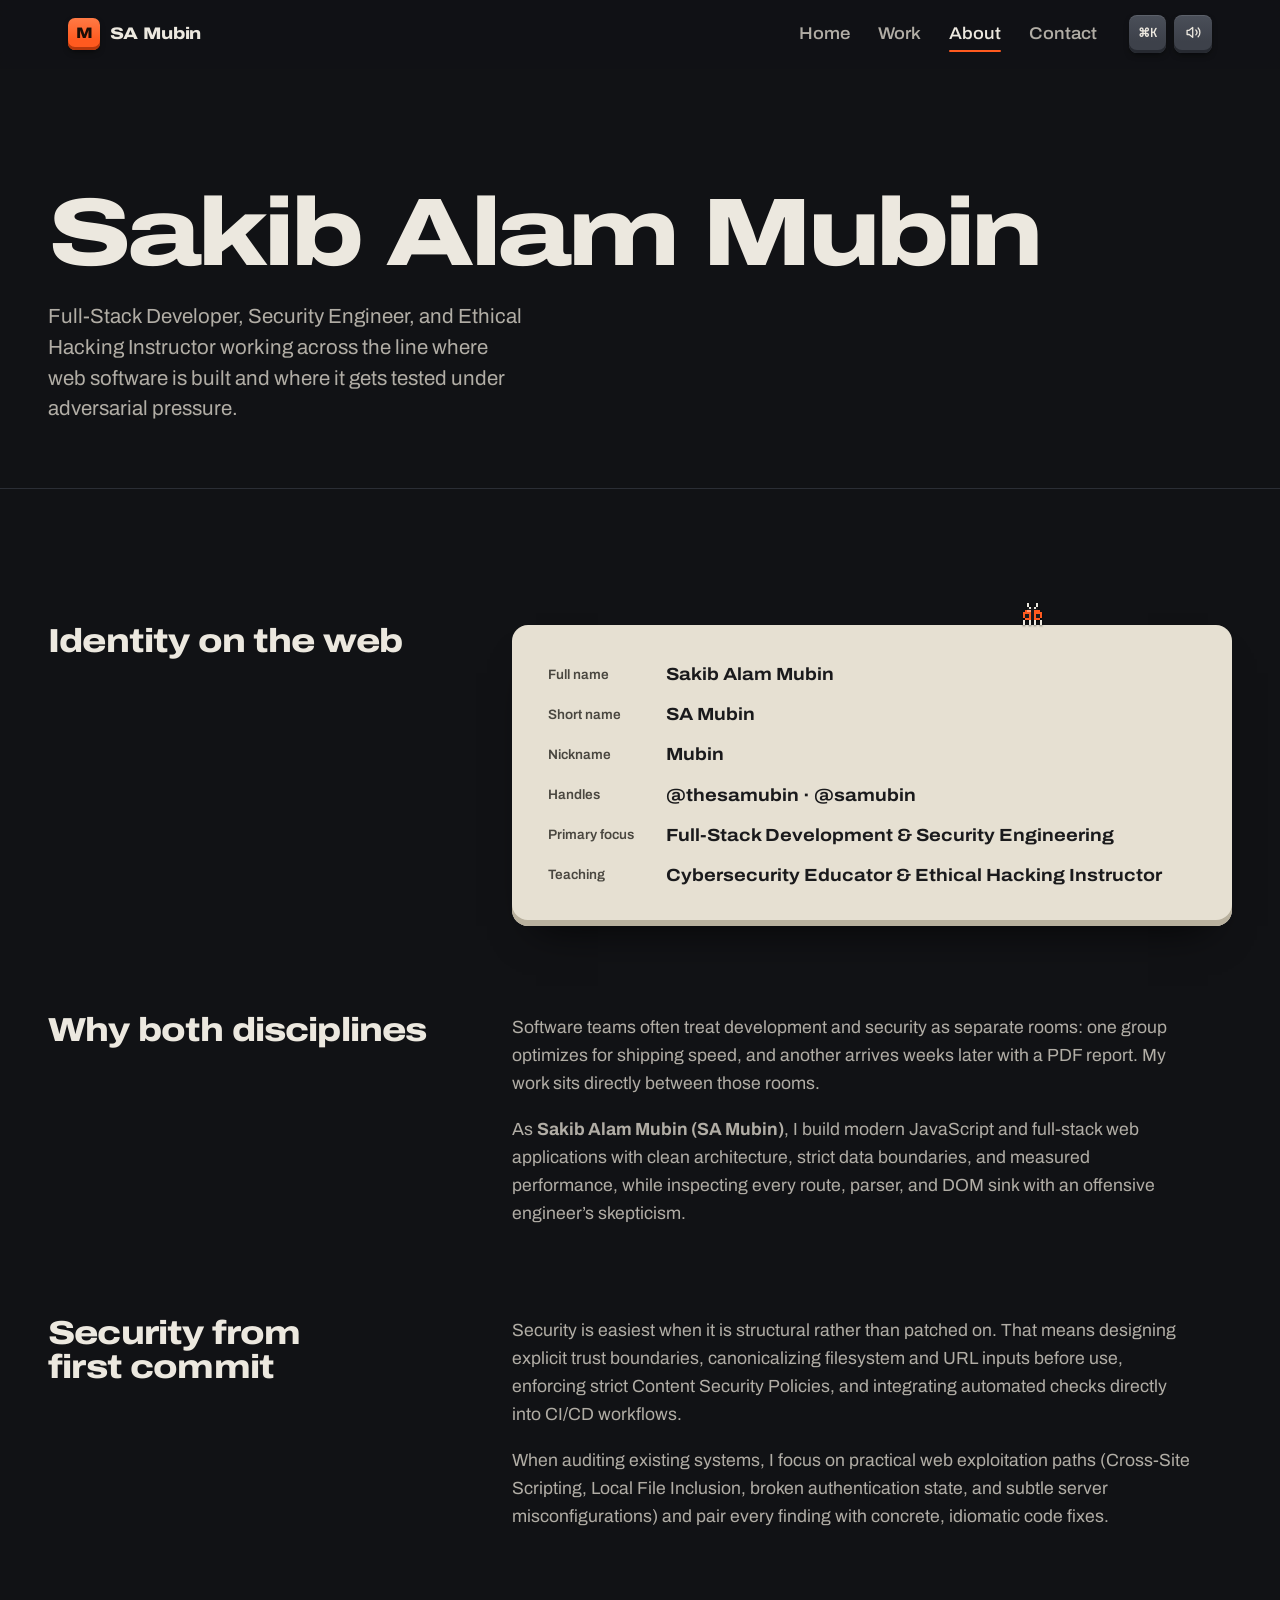
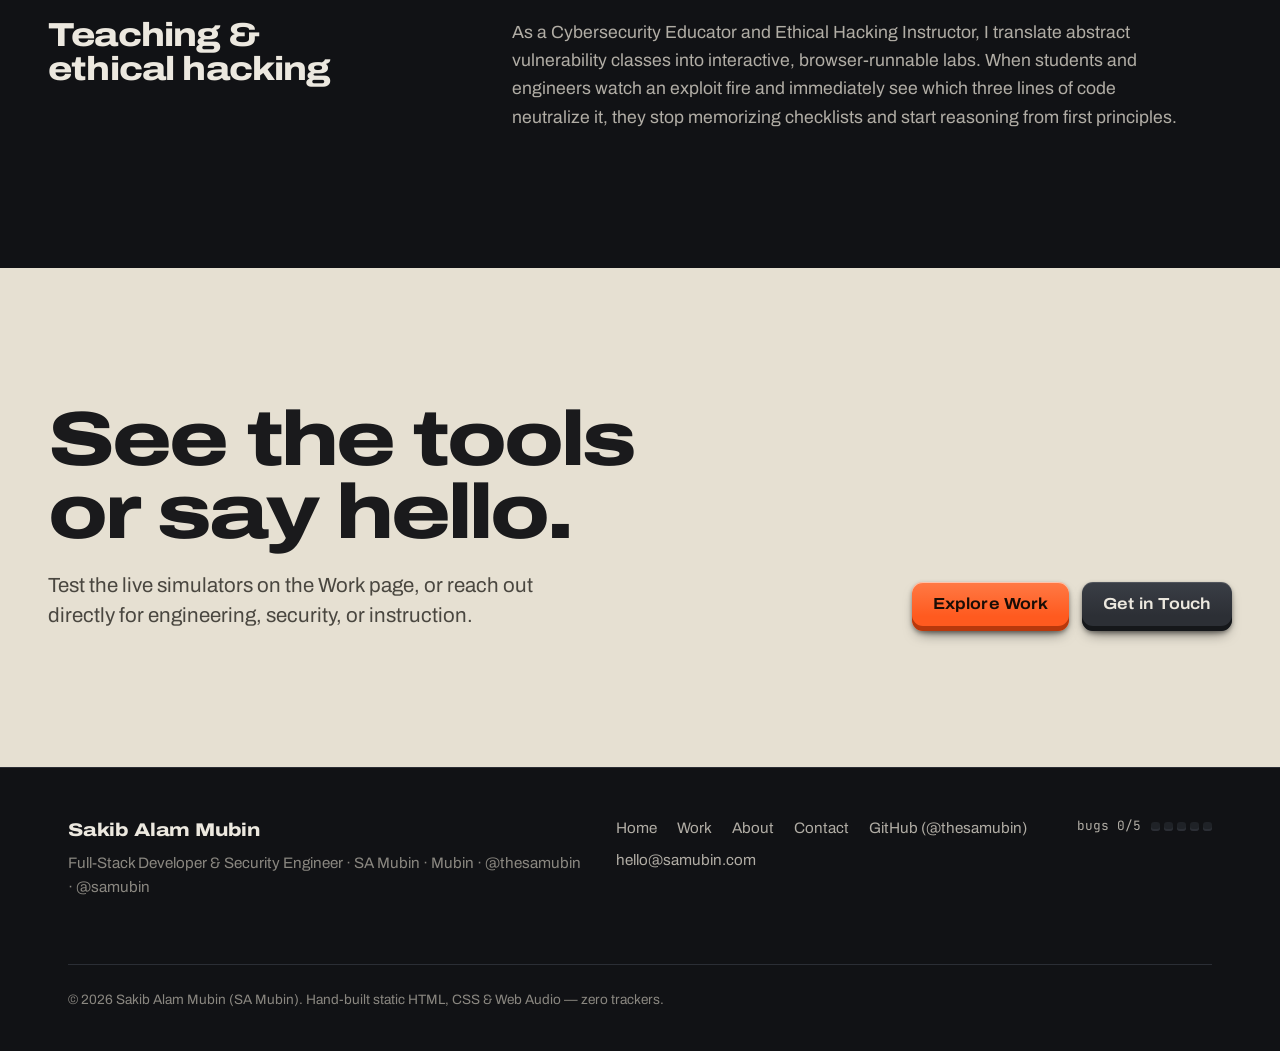
==== commit 4d1b9b40: "Build tactile security-key portfolio for Sakib Alam Mubin" ====
--- a/about/index.html
+++ b/about/index.html
@@ -3,8 +3,8 @@
 <head>
   <meta charset="UTF-8">
   <meta name="viewport" content="width=device-width, initial-scale=1.0">
-  <title>About Sakib Alam Mubin (SA Mubin) — Full-Stack Software Developer</title>
-  <meta name="description" content="About Sakib Alam Mubin (SA Mubin): Full-Stack Software Developer focused on interactive frontend engineering, clean backend architecture, and resilient web systems.">
+  <title>About Sakib Alam Mubin (SA Mubin) — Developer &amp; Security Engineer</title>
+  <meta name="description" content="About Sakib Alam Mubin (SA Mubin / Mubin / @thesamubin / @samubin): Full-Stack Developer, Security Engineer, and Ethical Hacking Instructor bridging software architecture and offensive security.">
   <meta name="author" content="Sakib Alam Mubin">
   <meta name="robots" content="index, follow, max-image-preview:large">
   <meta name="theme-color" content="#111215">
@@ -13,13 +13,13 @@
   <meta property="og:type" content="profile">
   <meta property="og:site_name" content="Sakib Alam Mubin">
   <meta property="og:url" content="https://thesamubin.github.io/about/">
-  <meta property="og:title" content="About Sakib Alam Mubin (SA Mubin) — Full-Stack Software Developer">
-  <meta property="og:description" content="How Sakib Alam Mubin (SA Mubin) builds tactile web interfaces, scalable backend APIs, and practical developer learning tools.">
+  <meta property="og:title" content="About Sakib Alam Mubin (SA Mubin) — Developer &amp; Security Engineer">
+  <meta property="og:description" content="How Sakib Alam Mubin (SA Mubin / @thesamubin / @samubin) combines full-stack web engineering with application security and cybersecurity instruction.">
   <meta property="og:image" content="https://thesamubin.github.io/assets/img/og-card.png">
 
   <meta name="twitter:card" content="summary_large_image">
-  <meta name="twitter:title" content="About Sakib Alam Mubin (SA Mubin) — Full-Stack Software Developer">
-  <meta name="twitter:description" content="Full-Stack Software Developer crafting interactive web software and clean backend systems.">
+  <meta name="twitter:title" content="About Sakib Alam Mubin (SA Mubin) — Developer &amp; Security Engineer">
+  <meta name="twitter:description" content="Full-Stack Developer, Security Engineer, and Ethical Hacking Instructor (@thesamubin / @samubin).">
   <meta name="twitter:image" content="https://thesamubin.github.io/assets/img/og-card.png">
 
   <link rel="icon" href="../assets/img/favicon.svg" type="image/svg+xml">
@@ -45,11 +45,12 @@
         "@type": "Person",
         "@id": "https://thesamubin.github.io/#person",
         "name": "Sakib Alam Mubin",
-        "alternateName": ["SA Mubin"],
-        "identifier": ["thesamubin", "samubin"],
+        "givenName": "Sakib Alam",
+        "familyName": "Mubin",
+        "alternateName": ["SA Mubin", "Mubin", "thesamubin", "samubin"],
         "url": "https://thesamubin.github.io/",
         "email": "mailto:hello@samubin.com",
-        "jobTitle": ["Full-Stack Software Developer", "Frontend Engineer"],
+        "jobTitle": ["Full-Stack Developer", "Security Engineer", "Cybersecurity Educator"],
         "sameAs": ["https://github.com/thesamubin"]
       }
     ]
@@ -62,7 +63,7 @@
   <header class="site-header">
     <div class="wrap">
       <a class="brand" href="../" aria-label="Sakib Alam Mubin — Home">
-        <span class="brand-cap" aria-hidden="true">SA</span>
+        <span class="brand-cap" aria-hidden="true">M</span>
         <span class="brand-word">SA Mubin</span>
       </a>
 
@@ -89,77 +90,56 @@
 
   <main id="main">
     <section class="page-head">
-      <div class="wrap about-hero-grid">
-        <div>
-          <h1>Sakib Alam Mubin</h1>
-          <p class="lede">
-            Full-Stack Software Developer building fast, joyful web interfaces and dependable backend systems, with a sharp eye for clean boundaries and edge cases.
-          </p>
-        </div>
-
-        <div class="avatar-col">
-          <div class="avatar-stage avatar-stage--compact" data-avatar="compact">
-            <canvas class="avatar-wave" aria-hidden="true"></canvas>
-            <span class="avatar-badge" data-avatar-badge role="status" aria-live="polite"></span>
-            <button class="avatar-hit" type="button" data-avatar-hit aria-label="Interact with SA Mubin's avatar portrait">
-              <span class="avatar-mount" data-avatar-mount></span>
-            </button>
-          </div>
-          <div class="avatar-dock" role="group" aria-label="Portrait expressions">
-            <button class="key key--sm" type="button" data-avatar-act="boop">Boop</button>
-            <button class="key key--slate key--sm" type="button" data-avatar-act="shades" aria-pressed="false">Shades</button>
-            <button class="key key--slate key--sm" type="button" data-avatar-act="wave">Say Hi</button>
-          </div>
-        </div>
+      <div class="wrap">
+        <h1>Sakib Alam Mubin</h1>
+        <p class="lede">
+          Full-Stack Developer, Security Engineer, and Ethical Hacking Instructor working across the line where web software is built and where it gets tested under adversarial pressure.
+        </p>
       </div>
     </section>
 
-    <section class="section field-bone" aria-label="Engineering story">
+    <section class="section" aria-label="Identity and background">
       <div class="wrap">
         <div class="split">
-          <h2>Craft over boilerplate</h2>
-          <div class="prose">
-            <p>The best web software feels immediate under your fingers. Controls respond in single-digit milliseconds, layouts adapt cleanly from wide monitors down to pocket screens, and nothing flickers or shifts while fonts arrive.</p>
-            <p>As <strong>Sakib Alam Mubin (SA Mubin)</strong>, I love working across the entire web stack: shaping expressive frontend interfaces with modern JavaScript, TypeScript, CSS, Canvas, and React/Next.js while keeping runtime complexity lean and intentional.</p>
-          </div>
-        </div>
-
-        <div class="split">
-          <h2>Backends that stay calm</h2>
-          <div class="prose">
-            <p>Great UI craft needs an equally disciplined backend underneath. I design typed APIs, relational schemas, caching rules, and deployment pipelines where failure modes are explicit rather than left to luck.</p>
-            <p>Because I also study and teach web security fundamentals, safe data parsing, least-privilege auth, and strict browser policies come baked naturally into everyday feature work instead of slowing launches down at the end.</p>
-          </div>
-        </div>
-
-        <div class="split">
-          <h2>Learning in public</h2>
-          <div class="prose">
-            <p>Complex engineering concepts click fastest when people can poke a live model. Alongside building full-stack applications, I create open-source interactive sandboxes and teach workshops that turn dry specifications into hands-on muscle memory.</p>
-          </div>
-        </div>
-      </div>
-    </section>
-
-    <section class="section" aria-label="Profile details">
-      <div class="wrap">
-        <div class="split">
-          <h2>At a glance</h2>
+          <h2>Identity on the web</h2>
           <div>
             <dl class="idcard">
               <dt>Full name</dt>
               <dd>Sakib Alam Mubin</dd>
               <dt>Short name</dt>
               <dd>SA Mubin</dd>
-              <dt>Primary role</dt>
-              <dd>Full-Stack Software Developer</dd>
-              <dt>Core stack</dt>
-              <dd>JavaScript · TypeScript · React / Next.js · Node.js · SQL</dd>
-              <dt>Supporting craft</dt>
-              <dd>Interactive Motion · Web Audio · Application Security</dd>
-              <dt>Social handles</dt>
+              <dt>Nickname</dt>
+              <dd>Mubin</dd>
+              <dt>Handles</dt>
               <dd>@thesamubin · @samubin</dd>
+              <dt>Primary focus</dt>
+              <dd>Full-Stack Development &amp; Security Engineering</dd>
+              <dt>Teaching</dt>
+              <dd>Cybersecurity Educator &amp; Ethical Hacking Instructor</dd>
             </dl>
+          </div>
+        </div>
+
+        <div class="split">
+          <h2>Why both disciplines</h2>
+          <div class="prose">
+            <p>Software teams often treat development and security as separate rooms: one group optimizes for shipping speed, and another arrives weeks later with a PDF report. My work sits directly between those rooms.</p>
+            <p>As <strong>Sakib Alam Mubin (SA Mubin)</strong>, I build modern JavaScript and full-stack web applications with clean architecture, strict data boundaries, and measured performance, while inspecting every route, parser, and DOM sink with an offensive engineer’s skepticism.</p>
+          </div>
+        </div>
+
+        <div class="split">
+          <h2>Security from first commit</h2>
+          <div class="prose">
+            <p>Security is easiest when it is structural rather than patched on. That means designing explicit trust boundaries, canonicalizing filesystem and URL inputs before use, enforcing strict Content Security Policies, and integrating automated checks directly into CI/CD workflows.</p>
+            <p>When auditing existing systems, I focus on practical web exploitation paths (Cross-Site Scripting, Local File Inclusion, broken authentication state, and subtle server misconfigurations) and pair every finding with concrete, idiomatic code fixes.</p>
+          </div>
+        </div>
+
+        <div class="split">
+          <h2>Teaching &amp; ethical hacking</h2>
+          <div class="prose">
+            <p>As a Cybersecurity Educator and Ethical Hacking Instructor, I translate abstract vulnerability classes into interactive, browser-runnable labs. When students and engineers watch an exploit fire and immediately see which three lines of code neutralize it, they stop memorizing checklists and start reasoning from first principles.</p>
           </div>
         </div>
       </div>
@@ -168,9 +148,9 @@
     <section class="section field-bone" aria-labelledby="about-cta">
       <div class="wrap cta">
         <div>
-          <h2 id="about-cta">Explore the work or say hello.</h2>
-          <p class="lede" style="margin-top: 1.25rem;">
-            Try the interactive benches on the Work page, or reach out directly to discuss an engineering role or project.
+          <h2 id="about-cta">See the tools or say hello.</h2>
+          <p class="lede" style="color: var(--bone-ink-2); margin-top: 1.25rem;">
+            Test the live simulators on the Work page, or reach out directly for engineering, security, or instruction.
           </p>
         </div>
         <div class="keys">
@@ -182,20 +162,21 @@
   </main>
 
   <footer class="site-footer">
-    <div class="footer-seam">
-      <svg class="footer-seam-wave" viewBox="0 0 1440 84" preserveAspectRatio="none" aria-hidden="true">
-        <path fill="#e6e0d2" d="M0,0 L1440,0 L1440,56 C1210,72 980,68 855,34 C795,18 758,10 720,10 C682,10 645,18 585,34 C460,68 230,72 0,56 Z"/>
-      </svg>
-      <button class="peeker" type="button" data-peeker aria-label="Peek at upside-down SA Mubin">
-        <span class="peeker-art" data-peeker-art></span>
-      </button>
-      <span class="peeker-note" data-peeker-note role="status" aria-live="polite"></span>
-    </div>
-
     <div class="wrap">
+      <div class="hof" data-hof hidden>
+        <div>
+          <strong>Bug Hunter Hall of Fame — Unlocked</strong>
+          <p>You tracked down all 5 loose bugs across SA Mubin’s lab. Mention “5/5 triaged” when you reach out.</p>
+        </div>
+        <div class="keys">
+          <a class="key key--accent key--sm" href="../contact/">Claim Bragging Rights</a>
+          <button class="key key--slate key--sm" type="button" data-bug-reset>Release Bugs Again</button>
+        </div>
+      </div>
+
       <div>
         <div class="footer-name">Sakib Alam Mubin</div>
-        <p class="footer-role">Full-Stack Software Developer · SA Mubin</p>
+        <p>Full-Stack Developer &amp; Security Engineer · SA Mubin · Mubin · @thesamubin · @samubin</p>
       </div>
 
       <div class="footer-links">
@@ -207,14 +188,19 @@
         <a href="mailto:hello@samubin.com">hello@samubin.com</a>
       </div>
 
-      <p class="copy">&copy; 2026 Sakib Alam Mubin (SA Mubin). Hand-crafted with HTML, CSS, Canvas &amp; Web Audio.</p>
+      <div class="bugmeter" data-bugmeter title="Click the pixel bugs perched on ledges to triage them">
+        <span>bugs <span data-bugcount>0/5</span></span>
+        <span class="bugmeter-dots" aria-hidden="true"><i></i><i></i><i></i><i></i><i></i></span>
+      </div>
+
+      <p class="copy">&copy; 2026 Sakib Alam Mubin (SA Mubin). Hand-built static HTML, CSS &amp; Web Audio — zero trackers.</p>
     </div>
   </footer>
 
   <dialog class="palette" id="palette" aria-label="Command palette">
     <div class="palette-form">
       <span>samubin$</span>
-      <input type="text" placeholder="Type a command (whoami, work, boop, switch, hire)…" aria-label="Command input" autocomplete="off" spellcheck="false">
+      <input type="text" placeholder="Type a command (whoami, ls work, sudo hire mubin, encrypt)…" aria-label="Command input" autocomplete="off" spellcheck="false">
     </div>
     <div class="palette-out" aria-live="polite"></div>
     <ul class="palette-list" role="listbox" aria-label="Commands"></ul>
--- a/assets/css/site.css
+++ b/assets/css/site.css
@@ -1,6 +1,6 @@
 /* =========================================================
-   Sakib Alam Mubin (SA Mubin) — Portfolio Styles
-   World: Anodized graphite studio + bone PBT keycaps + 3D clay avatar
+   Sakib Alam Mubin — site styles
+   World: anodized graphite aluminium + bone PBT keycaps
    ========================================================= */
 
 @font-face {
@@ -18,25 +18,24 @@
 }
 
 :root {
-  /* Anodized graphite aluminium */
+  /* aluminium */
   --ground: #111215;
   --ground-2: #17191d;
   --ground-3: #1f2227;
   --line: #2b2e35;
   --ink: #ece8df;
-  --ink-2: #b8b4ac;
-  --ink-3: #9a968e;
-
-  /* Molded PBT keycap bone */
+  --ink-2: #b1ada5;
+  --ink-3: #8a8780;
+
+  /* PBT keycap plastic */
   --bone: #e6e0d2;
   --bone-2: #d8d1c0;
   --bone-side: #b9b19e;
   --bone-ink: #1a1a1c;
-  --bone-ink-2: #48453e;
-  --bone-accent: #9c2805;
+  --bone-ink-2: #4a4740;
 
   --slate: #3d414a;
-  --slate-side: #252830;
+  --slate-side: #262930;
 
   --signal: #ff5a1f;
   --signal-side: #b8380c;
@@ -48,24 +47,18 @@
 
   --wrap: 1240px;
   --gutter: clamp(1.25rem, 4vw, 3rem);
-  --radius: 14px;
-  --ease-out: cubic-bezier(0.16, 1, 0.3, 1);
-  --ease-spring: cubic-bezier(0.22, 1, 0.36, 1);
+  --radius: 12px;
+  --ease-out: cubic-bezier(.16, 1, .3, 1);
+  --ease-spring: cubic-bezier(.22, 1, .36, 1);
 
   color-scheme: dark;
 }
 
-/* ---------- Base & Browser Surfaces ---------- */
+/* ---------- base ---------- */
 *, *::before, *::after { box-sizing: border-box; }
 * { margin: 0; }
-html {
-  -webkit-text-size-adjust: 100%;
-  scrollbar-color: var(--slate) var(--ground);
-  scroll-padding-top: 5rem;
-}
-@media (prefers-reduced-motion: no-preference) {
-  html { scroll-behavior: smooth; }
-}
+html { -webkit-text-size-adjust: 100%; scrollbar-color: var(--slate) var(--ground); scroll-padding-top: 5rem; }
+@media (prefers-reduced-motion: no-preference) { html { scroll-behavior: smooth; } }
 body {
   font-family: var(--font);
   font-size: 1.0625rem;
@@ -81,1589 +74,481 @@
   flex-direction: column;
 }
 main { flex: 1; }
-img, svg, canvas { display: block; max-width: 100%; }
-a {
-  color: inherit;
-  text-decoration-thickness: 1px;
-  text-underline-offset: 0.22em;
-}
+img, svg { display: block; max-width: 100%; }
+a { color: inherit; text-decoration-thickness: 1px; text-underline-offset: .22em; }
 a:hover { text-decoration-color: var(--signal); }
-button, input, textarea, select { font: inherit; color: inherit; }
+button, input { font: inherit; color: inherit; }
 ::selection { background: var(--signal); color: var(--signal-ink); }
 input, textarea { caret-color: var(--signal); }
-::placeholder { color: #9c988f; opacity: 1; }
-:focus-visible {
-  outline: 2px solid var(--signal);
-  outline-offset: 3px;
-  border-radius: 6px;
-}
+:focus-visible { outline: 2px solid var(--signal); outline-offset: 3px; border-radius: 6px; }
 ::-webkit-scrollbar { width: 12px; height: 12px; }
 ::-webkit-scrollbar-track { background: var(--ground); }
-::-webkit-scrollbar-thumb {
-  background: var(--slate);
-  border-radius: 8px;
-  border: 3px solid var(--ground);
-}
-
-.sr-only {
-  position: absolute;
-  width: 1px;
-  height: 1px;
-  padding: 0;
-  overflow: hidden;
-  clip: rect(0 0 0 0);
-  white-space: nowrap;
-  border: 0;
-}
-.skip {
-  position: absolute;
-  left: 1rem;
-  top: -4rem;
-  z-index: 100;
-  background: var(--signal);
-  color: var(--signal-ink);
-  padding: 0.6rem 1rem;
-  border-radius: 8px;
-  font-weight: 700;
-  text-decoration: none;
-}
+::-webkit-scrollbar-thumb { background: var(--slate); border-radius: 8px; border: 3px solid var(--ground); }
+
+.sr-only { position: absolute; width: 1px; height: 1px; padding: 0; overflow: hidden; clip: rect(0 0 0 0); white-space: nowrap; border: 0; }
+.skip { position: absolute; left: 1rem; top: -4rem; z-index: 100; background: var(--signal); color: var(--signal-ink); padding: .6rem 1rem; border-radius: 8px; font-weight: 700; }
 .skip:focus { top: 1rem; }
 
-.wrap {
-  width: 100%;
-  max-width: var(--wrap);
-  margin-inline: auto;
-  padding-inline: 1.5rem;
-}
-@media (min-width: 768px) {
-  .wrap { padding-inline: 2.5rem; }
-}
-@media (min-width: 1120px) {
-  .wrap { padding-inline: 3rem; }
-}
-
-h1, h2, h3 {
-  font-weight: 800;
-  line-height: 1.03;
-  letter-spacing: -0.025em;
-  text-wrap: balance;
-}
-h2 { font-size: clamp(2rem, 4.4vw, 3.4rem); font-stretch: 118%; }
+.wrap { width: 100%; max-width: var(--wrap); margin-inline: auto; padding-inline: var(--gutter); }
+
+h1, h2, h3 { font-weight: 800; line-height: 1.02; letter-spacing: -0.025em; text-wrap: balance; }
+h2 { font-size: clamp(2rem, 4.6vw, 3.5rem); font-stretch: 118%; }
 h3 { font-size: clamp(1.35rem, 2.2vw, 1.75rem); font-stretch: 110%; letter-spacing: -0.015em; }
 p { text-wrap: pretty; }
-.lede {
-  font-size: clamp(1.12rem, 1.55vw, 1.32rem);
-  line-height: 1.52;
-  color: var(--ink-2);
-  max-width: 52ch;
-}
-.prose { max-width: 66ch; }
+.lede { font-size: clamp(1.15rem, 1.6vw, 1.35rem); line-height: 1.5; color: var(--ink-2); max-width: 46ch; }
+.prose { max-width: 68ch; }
 .prose p + p { margin-top: 1em; }
 .muted { color: var(--ink-2); }
-code, kbd, .mono {
-  font-family: var(--mono);
-  font-size: 0.88em;
-  font-variant-numeric: tabular-nums;
-}
+code, kbd, .mono { font-family: var(--mono); font-size: .9em; }
 kbd {
-  display: inline-block;
-  padding: 0.1em 0.44em;
-  border-radius: 5px;
-  background: var(--ground-3);
-  border: 1px solid var(--line);
-  box-shadow: 0 1px 2px rgba(0, 0, 0, 0.35);
-  font-size: 0.82rem;
-  color: var(--ink);
-}
-
-/* ---------- Keycap Interactive Controls ---------- */
+  display: inline-block; padding: .05em .45em .15em; border-radius: 5px;
+  background: var(--ground-3); border: 1px solid var(--line); box-shadow: inset 0 -2px 0 var(--line);
+  font-size: .8em; color: var(--ink);
+}
+
+/* ---------- keycap button ---------- */
 .key {
   --cap: var(--bone);
   --cap-top: #efeadf;
   --cap-side: var(--bone-side);
   --cap-ink: var(--bone-ink);
   position: relative;
-  display: inline-flex;
-  align-items: center;
-  justify-content: center;
-  gap: 0.58em;
+  display: inline-flex; align-items: center; justify-content: center; gap: .6em;
   min-height: 3.1rem;
-  padding: 0.7rem 1.3rem 1rem;
-  border: 0;
-  border-radius: 11px;
-  font-family: var(--font);
-  font-weight: 660;
-  font-size: 1rem;
-  font-stretch: 112%;
-  letter-spacing: 0.005em;
-  line-height: 1;
-  color: var(--cap-ink);
-  text-decoration: none;
-  white-space: nowrap;
-  background: linear-gradient(180deg, var(--cap-top), var(--cap) 72%);
+  padding: .7rem 1.3rem 1rem;
+  border: 0; border-radius: 11px;
+  font-family: var(--font); font-weight: 650; font-size: 1rem; font-stretch: 112%; letter-spacing: .005em;
+  line-height: 1; color: var(--cap-ink); text-decoration: none; white-space: nowrap;
+  background: linear-gradient(180deg, var(--cap-top), var(--cap) 70%);
   box-shadow:
-    inset 0 1px 0 rgba(255, 255, 255, 0.55),
+    inset 0 1px 0 rgba(255,255,255,.55),
     inset 0 -5px 0 var(--cap-side),
-    0 7px 14px -6px rgba(0, 0, 0, 0.65),
-    0 2px 4px rgba(0, 0, 0, 0.35);
-  cursor: pointer;
-  user-select: none;
-  -webkit-tap-highlight-color: transparent;
+    0 7px 14px -6px rgba(0,0,0,.65),
+    0 2px 4px rgba(0,0,0,.35);
+  cursor: pointer; user-select: none; -webkit-tap-highlight-color: transparent;
   transition: transform 90ms var(--ease-out), box-shadow 90ms var(--ease-out), filter 150ms;
 }
 .key:hover { filter: brightness(1.04); text-decoration: none; }
-.key:active,
-.key.is-down,
-.key[aria-pressed="true"] {
+.key:active, .key.is-down {
   transform: translateY(3px);
   box-shadow:
-    inset 0 1px 0 rgba(255, 255, 255, 0.4),
+    inset 0 1px 0 rgba(255,255,255,.4),
     inset 0 -2px 0 var(--cap-side),
-    0 2px 4px -2px rgba(0, 0, 0, 0.6);
-}
-.key svg { width: 1.08em; height: 1.08em; flex: none; }
-.key--accent {
-  --cap: var(--signal);
-  --cap-top: #ff7a45;
-  --cap-side: var(--signal-side);
-  --cap-ink: var(--signal-ink);
-}
-.key--slate {
-  --cap: var(--slate);
-  --cap-top: #4a4f59;
-  --cap-side: var(--slate-side);
-  --cap-ink: var(--ink);
-  box-shadow:
-    inset 0 1px 0 rgba(255, 255, 255, 0.12),
-    inset 0 -5px 0 var(--cap-side),
-    0 7px 14px -6px rgba(0, 0, 0, 0.65),
-    0 2px 4px rgba(0, 0, 0, 0.35);
-}
-.key--slate:active,
-.key--slate.is-down,
-.key--slate[aria-pressed="true"] {
-  box-shadow:
-    inset 0 1px 0 rgba(255, 255, 255, 0.08),
-    inset 0 -2px 0 var(--cap-side),
-    0 2px 4px -2px rgba(0, 0, 0, 0.6);
-}
-.key--sm {
-  min-height: 2.45rem;
-  padding: 0.48rem 0.9rem 0.72rem;
-  font-size: 0.88rem;
-  border-radius: 9px;
-}
-.keys { display: flex; flex-wrap: wrap; gap: 0.8rem; }
-
-/* ---------- Sticky Header ---------- */
+    0 2px 4px -2px rgba(0,0,0,.6);
+}
+.key svg { width: 1.1em; height: 1.1em; flex: none; }
+.key--accent { --cap: var(--signal); --cap-top: #ff7a45; --cap-side: var(--signal-side); --cap-ink: var(--signal-ink); }
+.key--slate { --cap: var(--slate); --cap-top: #4a4f59; --cap-side: var(--slate-side); --cap-ink: var(--ink); }
+.key--slate { box-shadow: inset 0 1px 0 rgba(255,255,255,.12), inset 0 -5px 0 var(--cap-side), 0 7px 14px -6px rgba(0,0,0,.65), 0 2px 4px rgba(0,0,0,.35); }
+.key--slate:active, .key--slate.is-down { box-shadow: inset 0 1px 0 rgba(255,255,255,.08), inset 0 -2px 0 var(--cap-side), 0 2px 4px -2px rgba(0,0,0,.6); }
+.key--sm { min-height: 2.5rem; padding: .5rem .9rem .75rem; font-size: .9rem; border-radius: 9px; }
+.key--icon { padding-inline: .8rem; }
+.keys { display: flex; flex-wrap: wrap; gap: .85rem; }
+
+/* ---------- header ---------- */
 .site-header {
-  position: sticky;
-  top: 0;
-  z-index: 40;
-  background: color-mix(in oklab, var(--ground) 88%, transparent);
+  position: sticky; top: 0; z-index: 40;
+  background: color-mix(in oklab, var(--ground) 86%, transparent);
   backdrop-filter: saturate(1.2) blur(10px);
-  border-bottom: 1px solid var(--line);
-}
-.site-header .wrap {
-  display: flex;
-  align-items: center;
-  gap: 1.25rem;
-  height: 4.25rem;
-}
+  border-bottom: 1px solid transparent;
+  transition: border-color .3s;
+}
+.site-header.is-stuck { border-bottom-color: var(--line); }
+.site-header .wrap { display: flex; align-items: center; gap: 1.25rem; height: 4.25rem; }
 .brand {
-  display: inline-flex;
-  align-items: center;
-  gap: 0.6rem;
-  font-weight: 800;
-  font-stretch: 120%;
-  font-size: 1.05rem;
-  letter-spacing: -0.01em;
-  text-decoration: none;
+  display: inline-flex; align-items: center; gap: .6rem;
+  font-weight: 800; font-stretch: 120%; font-size: 1.05rem; letter-spacing: -.01em; text-decoration: none;
 }
 .brand-cap {
-  display: grid;
-  place-items: center;
-  min-width: 2.15rem;
-  height: 2rem;
-  padding: 0 0.4rem;
-  border-radius: 7px;
-  background: linear-gradient(180deg, #ff7d47 0%, var(--signal) 76%, #d94310 100%);
-  box-shadow:
-    inset 0 1px 0 rgba(255, 255, 255, 0.38),
-    0 3px 8px -2px rgba(0, 0, 0, 0.6);
-  color: var(--signal-ink);
-  font-size: 0.82rem;
-  letter-spacing: -0.02em;
-}
-.nav { display: flex; gap: 0.25rem; margin-left: auto; }
+  display: grid; place-items: center; width: 2rem; height: 2rem; border-radius: 7px;
+  background: linear-gradient(180deg, #ff7a45, var(--signal) 70%);
+  box-shadow: inset 0 -3px 0 var(--signal-side), 0 3px 6px -2px rgba(0,0,0,.6);
+  color: var(--signal-ink); font-size: .95rem; padding-bottom: 2px;
+}
+.nav { display: flex; gap: .25rem; margin-left: auto; }
 .nav a {
-  position: relative;
-  padding: 0.5rem 0.75rem;
-  border-radius: 8px;
-  font-weight: 560;
-  font-stretch: 108%;
-  color: var(--ink-2);
-  text-decoration: none;
-  transition: color 0.2s, background-color 0.2s;
+  position: relative; padding: .5rem .75rem; border-radius: 8px;
+  font-weight: 550; font-stretch: 108%; color: var(--ink-2); text-decoration: none;
+  transition: color .2s, background-color .2s;
 }
 .nav a:hover { color: var(--ink); background: var(--ground-3); }
 .nav a[aria-current="page"] { color: var(--ink); }
 .nav a[aria-current="page"]::after {
-  content: "";
-  position: absolute;
-  left: 0.75rem;
-  right: 0.75rem;
-  bottom: 0.2rem;
-  height: 2px;
-  border-radius: 2px;
-  background: var(--signal);
-}
-.tools { display: flex; gap: 0.5rem; }
+  content: ""; position: absolute; left: .75rem; right: .75rem; bottom: .2rem; height: 2px; border-radius: 2px; background: var(--signal);
+}
+.tools { display: flex; gap: .5rem; }
 .tool {
-  display: inline-grid;
-  place-items: center;
-  height: 2.35rem;
-  min-width: 2.35rem;
-  padding: 0 0.55rem 3px;
-  border: 0;
-  border-radius: 8px;
-  cursor: pointer;
-  color: var(--ink);
+  display: inline-grid; place-items: center; height: 2.35rem; min-width: 2.35rem; padding: 0 .55rem 3px;
+  border: 0; border-radius: 8px; cursor: pointer; color: var(--ink);
   background: linear-gradient(180deg, #4a4f59, var(--slate) 70%);
-  box-shadow:
-    inset 0 1px 0 rgba(255, 255, 255, 0.1),
-    inset 0 -3px 0 var(--slate-side),
-    0 3px 6px -2px rgba(0, 0, 0, 0.6);
-  font-family: var(--mono);
-  font-size: 0.8125rem;
-  font-weight: 600;
+  box-shadow: inset 0 1px 0 rgba(255,255,255,.1), inset 0 -3px 0 var(--slate-side), 0 3px 6px -2px rgba(0,0,0,.6);
+  font-family: var(--mono); font-size: .78rem; font-weight: 600;
   transition: transform 80ms var(--ease-out), box-shadow 80ms;
 }
-.tool:active,
-.tool.is-down {
-  transform: translateY(2px);
-  box-shadow:
-    inset 0 1px 0 rgba(255, 255, 255, 0.06),
-    inset 0 -1px 0 var(--slate-side),
-    0 1px 2px rgba(0, 0, 0, 0.5);
-}
+.tool:active, .tool.is-down { transform: translateY(2px); box-shadow: inset 0 1px 0 rgba(255,255,255,.06), inset 0 -1px 0 var(--slate-side), 0 1px 2px rgba(0,0,0,.5); }
 .tool svg { width: 1.05rem; height: 1.05rem; }
-.tool[aria-pressed="false"] .ico-on,
-.tool[aria-pressed="true"] .ico-off { display: none; }
-
+.tool[aria-pressed="false"] .ico-on, .tool[aria-pressed="true"] .ico-off { display: none; }
 @media (max-width: 640px) {
-  .site-header .wrap { padding-inline: 1rem; gap: 0.35rem; }
+  .site-header .wrap { gap: .5rem; }
   .brand-word { display: none; }
-  .nav { gap: 0.08rem; }
-  .nav a { padding: 0.45rem 0.34rem; font-size: 0.85rem; }
-  .tools { gap: 0.3rem; }
-  .tool { height: 2.15rem; min-width: 2.15rem; padding: 0 0.4rem 2px; }
-}
-
-/* ---------- Hero + Interactive 3D Avatar Stage ---------- */
-.hero {
-  position: relative;
-  overflow: hidden;
-  border-bottom: 1px solid var(--line);
-  padding: 2.5rem 1.5rem 3.25rem;
-}
-@media (min-width: 768px) {
-  .hero { padding: 3.25rem 2.5rem 4rem; }
-}
-@media (min-width: 1120px) {
-  .hero { padding: 3.75rem 3rem 4.25rem; }
-}
-.hero > .wrap,
-.section > .wrap,
-.page-head > .wrap {
-  max-width: 1144px;
-  padding-inline: 0;
-}
-
-.hero .wrap {
-  display: grid;
-  grid-template-columns: minmax(0, 1.12fr) minmax(0, 0.98fr);
-  gap: clamp(2rem, 4.5vw, 4rem);
-  min-height: calc(100svh - 10rem);
-  align-items: center;
-}
-.hero-copy { position: relative; z-index: 2; }
+  .nav { gap: .1rem; }
+  .nav a { padding: .45rem .48rem; font-size: .92rem; }
+  .tool--cmd { display: none; }
+}
+
+/* ---------- hero ---------- */
+.hero { position: relative; overflow: hidden; border-bottom: 1px solid var(--line); padding: 0 24px 28px; }
+.hero > .wrap, .section > .wrap, .page-head > .wrap { padding-inline: 0; }
+.hero .wrap { position: relative; display: grid; grid-template-columns: minmax(0, 1.35fr) minmax(0, 1fr); min-height: calc(100svh - 4.25rem); align-items: end; }
+.hero-copy { position: relative; z-index: 2; padding-block: clamp(3rem, 8vh, 6rem) clamp(3rem, 9vh, 6.5rem); }
 .hero-name {
-  font-size: clamp(3.1rem, 7.6vw, 5.8rem);
-  font-stretch: 125%;
-  font-weight: 820;
-  line-height: 0.91;
-  letter-spacing: -0.04em;
-  margin-bottom: clamp(1.35rem, 2.8vh, 2rem);
+  font-size: clamp(3.1rem, 8.4vw, 6rem);
+  font-stretch: 125%; font-weight: 820; line-height: .9; letter-spacing: -0.04em;
+  margin-bottom: clamp(1.5rem, 3vh, 2.25rem);
 }
 .hero-name .line { display: block; }
 .hero-name .accent { color: var(--signal); }
-.hero-role {
-  font-size: clamp(1.14rem, 1.6vw, 1.36rem);
-  font-weight: 450;
-  color: var(--ink-2);
-  max-width: 40ch;
-  line-height: 1.48;
-  margin-bottom: 2rem;
-}
-.hero-role strong { color: var(--ink); font-weight: 700; }
-
-.avatar-col {
-  display: flex;
-  flex-direction: column;
-  align-items: center;
-  gap: 1rem;
-  width: 100%;
-}
-.avatar-stage {
-  position: relative;
-  width: 100%;
-  max-width: 520px;
-  aspect-ratio: 1.08 / 1;
-  border-radius: 28px;
-  overflow: hidden;
-  background: radial-gradient(85% 80% at 50% 34%, #1d212b 0%, #13151b 78%);
-  border: 1px solid var(--line);
+.hero-role { font-size: clamp(1.15rem, 1.7vw, 1.4rem); font-weight: 500; color: var(--ink); max-width: 34ch; line-height: 1.4; margin-bottom: 2rem; }
+.hero-role strong { font-weight: 700; }
+.aka { margin-top: 2rem; font-size: .95rem; color: var(--ink-3); }
+.aka b { color: var(--ink-2); font-weight: 600; }
+
+.rig { position: relative; height: 100%; min-height: 520px; touch-action: none; }
+.rig-cable { position: absolute; inset: 0; width: 100%; height: 100%; overflow: visible; pointer-events: none; }
+.hint {
+  position: absolute; right: 0; bottom: 1.5rem; font-size: .85rem; color: var(--ink-3);
+  display: flex; align-items: center; gap: .5rem;
+}
+
+@media (max-width: 860px) {
+  .hero .wrap { grid-template-columns: 1fr; min-height: 0; align-items: start; }
+  .rig { order: -1; min-height: 290px; height: 290px; }
+  .hero-copy { padding-top: .5rem; }
+  .hint { display: none; }
+}
+
+/* ---------- the keypad (security key) ---------- */
+.pad {
+  --u: clamp(52px, 5.2vw, 68px);
+  position: absolute; left: 0; top: 0;
+  width: calc(var(--u) * 4 + 9px * 3 + 36px);
+  padding: 30px 18px 18px;
+  border-radius: 20px;
+  background: linear-gradient(180deg, #3a3e46, #24272d 55%, #1c1e23);
   box-shadow:
-    inset 0 1px 0 rgba(255, 255, 255, 0.06),
-    0 28px 56px -24px rgba(0, 0, 0, 0.82);
-  display: grid;
-  place-items: end center;
-}
-.avatar-stage--compact {
-  max-width: 370px;
-  aspect-ratio: 1.05 / 1;
-}
-.avatar-wave {
-  position: absolute;
-  inset: 0;
-  width: 100%;
-  height: 100%;
-  pointer-events: none;
-}
-.avatar-hit {
-  position: relative;
-  z-index: 2;
-  width: 100%;
-  height: 100%;
-  padding: 1rem 1rem 0.35rem;
-  border: 0;
-  background: none;
-  cursor: pointer;
-  display: grid;
-  place-items: end center;
-  -webkit-tap-highlight-color: transparent;
-}
-.avatar-mount {
-  display: block;
-  width: min(82%, 340px);
-  pointer-events: none;
-}
-.avatar-stage--compact .avatar-mount { width: min(84%, 270px); }
-.av-svg { width: 100%; height: auto; overflow: visible; }
-.av-head, .av-face, .av-hair-front, .av-body, .av-root {
-  transform-box: fill-box;
-  transform-origin: center;
+    inset 0 1px 0 rgba(255,255,255,.18),
+    inset 0 -2px 0 rgba(0,0,0,.5),
+    0 30px 50px -18px rgba(0,0,0,.85),
+    0 10px 18px -8px rgba(0,0,0,.6);
+  transform-origin: 50% 0;
   will-change: transform;
-}
-
-/* Avatar facial expression states */
-.av-eyes-happy,
-.av-eyes-dizzy,
-.av-mouth-laugh,
-.av-arm-wave,
-.av-sparks {
-  opacity: 0;
-  pointer-events: none;
-  transition: opacity 120ms var(--ease-out);
-}
-.av-shades {
-  opacity: 0;
-  transform: translateY(-14px);
-  pointer-events: none;
-  transition: opacity 180ms var(--ease-out), transform 240ms var(--ease-out);
-}
-.avatar-stage.has-shades .av-shades {
-  opacity: 1;
-  transform: translateY(0);
-}
-.avatar-stage.is-blinking .av-eyes-open,
-.avatar-stage.is-happy .av-eyes-open,
-.avatar-stage.is-dizzy .av-eyes-open { opacity: 0; }
-
-.avatar-stage.is-blinking .av-eyes-happy,
-.avatar-stage.is-happy .av-eyes-happy { opacity: 1; }
-
-.avatar-stage.is-happy .av-mouth-calm { opacity: 0; }
-.avatar-stage.is-happy .av-mouth-laugh,
-.avatar-stage.is-happy .av-sparks { opacity: 1; }
-
-.avatar-stage.is-dizzy .av-eyes-dizzy { opacity: 1; }
-
-.avatar-stage.is-waving .av-arm-rest-r { opacity: 0; }
-.avatar-stage.is-waving .av-arm-wave {
-  opacity: 1;
-  transform-origin: 202px 176px;
-}
-@media (prefers-reduced-motion: no-preference) {
-  .avatar-stage.is-waving .av-arm-wave {
-    animation: av-wave 0.34s ease-in-out infinite alternate;
-  }
-}
-@keyframes av-wave {
-  from { transform: rotate(-7deg); }
-  to { transform: rotate(9deg); }
-}
-
-.avatar-badge {
-  position: absolute;
-  top: 1rem;
-  left: 50%;
-  z-index: 4;
-  translate: -50% 0;
-  padding: 0.42rem 0.85rem;
-  border-radius: 999px;
-  background: var(--bone);
-  color: var(--bone-ink);
-  border: 1px solid var(--bone-side);
-  box-shadow: 0 10px 22px -8px rgba(0, 0, 0, 0.75);
-  font-size: 0.84rem;
-  font-weight: 700;
-  white-space: nowrap;
-  max-width: calc(100% - 1.5rem);
-  overflow: hidden;
-  text-overflow: ellipsis;
-  opacity: 0;
-  transform: translateY(-6px);
-  pointer-events: none;
-  transition: opacity 180ms var(--ease-out), transform 220ms var(--ease-out);
-}
-.avatar-badge.is-on {
-  opacity: 1;
-  transform: translateY(0);
-}
-.avatar-dock {
-  display: flex;
-  flex-wrap: wrap;
-  justify-content: center;
-  gap: 0.55rem;
-}
-
-@media (max-width: 900px) {
-  .hero .wrap {
-    grid-template-columns: 1fr;
-    min-height: 0;
-    gap: 2rem;
-  }
-  .avatar-col { order: -1; }
-  .avatar-stage { max-width: 400px; aspect-ratio: 1.14 / 1; }
-}
-
-/* ---------- Sections & Bone Field Alternation ---------- */
-.section {
-  padding: 4.75rem 1.5rem;
-}
-@media (min-width: 768px) {
-  .section { padding: 6.25rem 2.5rem; }
-}
-@media (min-width: 1120px) {
-  .section { padding: 7.5rem 3rem; }
-}
-.section-head {
-  display: grid;
-  grid-template-columns: minmax(0, 1.05fr) minmax(0, 0.95fr);
-  gap: 1.5rem 3.5rem;
-  align-items: end;
-  margin-bottom: clamp(2.5rem, 5vw, 4rem);
-}
-.section-head p { color: var(--ink-2); max-width: 48ch; font-size: 1.08rem; }
-@media (max-width: 860px) { .section-head { grid-template-columns: 1fr; } }
-
-.field-bone { background: var(--bone); color: var(--bone-ink); }
-.field-bone ::selection { background: var(--bone-ink); color: var(--bone); }
-.field-bone .muted,
-.field-bone .lede,
-.field-bone .section-head p { color: var(--bone-ink-2); }
-.field-bone a:hover { text-decoration-color: var(--signal-side); }
-.field-bone .key--slate {
-  --cap: #2c2f35;
-  --cap-top: #3a3e46;
-  --cap-side: #15171a;
-}
-.field-bone .statement { color: var(--bone-ink); }
-.field-bone .statement em { color: var(--bone-accent); font-style: normal; }
-.field-bone .statement-foot { color: var(--bone-ink-2); }
-
-/* ---------- Home Section 2: Full-Stack Craft + Desk Macropad ---------- */
-.studio-split {
-  display: grid;
-  grid-template-columns: minmax(0, 1.12fr) minmax(0, 0.88fr);
-  gap: clamp(2.25rem, 5vw, 4.5rem);
-  align-items: start;
-}
-@media (max-width: 940px) { .studio-split { grid-template-columns: 1fr; } }
-
-.seg {
-  display: inline-flex;
-  flex-wrap: wrap;
-  gap: 3px;
-  padding: 4px;
-  border-radius: 11px;
-  background: var(--ground);
-  border: 1px solid var(--line);
-}
-.seg button {
-  border: 0;
-  background: none;
-  cursor: pointer;
-  padding: 0.45rem 0.82rem;
-  border-radius: 8px;
-  font-size: 0.86rem;
-  font-weight: 650;
-  color: var(--ink-2);
-  transition: background-color 140ms, color 140ms;
-}
-.seg button:hover { color: var(--ink); }
-.seg button[aria-pressed="true"] {
-  background: var(--slate);
-  color: var(--ink);
-  box-shadow: inset 0 -2px 0 var(--slate-side);
-}
-.seg--bone {
-  background: #d3ccb9;
-  border-color: var(--bone-side);
-}
-.seg--bone button { color: var(--bone-ink-2); }
-.seg--bone button:hover { color: var(--bone-ink); }
-.seg--bone button[aria-pressed="true"] {
-  background: var(--bone-ink);
-  color: var(--bone);
-  box-shadow: inset 0 -2px 0 #09090b;
-}
-
-.craft-panel { margin-top: 1.75rem; }
-.craft-panel h3 {
-  font-size: clamp(1.65rem, 2.8vw, 2.3rem);
-  font-stretch: 118%;
-  margin-bottom: 0.9rem;
-}
-.craft-panel p {
-  font-size: 1.1rem;
-  color: var(--bone-ink-2);
-  max-width: 54ch;
-}
-.tag-list {
-  list-style: none;
-  padding: 0;
-  margin-top: 1.5rem;
-  display: flex;
-  flex-wrap: wrap;
-  gap: 0.5rem;
-}
-.tag-list li {
-  padding: 0.36rem 0.8rem;
-  border-radius: 8px;
-  font-weight: 640;
-  font-size: 0.9rem;
-  background: #f0ece1;
-  color: var(--bone-ink);
-  border: 1px solid var(--bone-side);
-}
-@media (prefers-reduced-motion: no-preference) {
-  .craft-panel:not([hidden]) { animation: panel-in 0.38s var(--ease-out); }
-}
-@keyframes panel-in {
-  from { opacity: 0; transform: translateY(8px); }
-}
-
-/* Tactile Desk Macropad */
-.macropad-shell {
-  display: grid;
-  border-radius: 20px;
-  overflow: hidden;
-  background: linear-gradient(180deg, #21252d 0%, #17191e 55%, #131519 100%);
-  color: var(--ink);
-  border: 1px solid var(--line);
-  box-shadow:
-    inset 0 1px 0 rgba(255, 255, 255, 0.08),
-    0 24px 48px -22px rgba(17, 18, 21, 0.55);
-}
-.macropad-top {
-  display: flex;
-  flex-wrap: wrap;
-  align-items: center;
-  justify-content: space-between;
-  gap: 0.65rem;
-  padding: 0.85rem 1.25rem;
-  border-bottom: 1px solid var(--line);
-  background: rgba(17, 18, 21, 0.42);
-}
-.macropad-top .lbl {
-  font-size: 0.84rem;
-  font-weight: 700;
-  color: var(--ink-2);
-}
-.macropad {
-  --u: clamp(52px, 5.4vw, 66px);
-  padding: 1.15rem 1.25rem;
-  transition: transform 140ms var(--ease-out);
-}
-.macropad-screen {
-  display: flex;
-  align-items: center;
-  justify-content: space-between;
-  gap: 0.65rem;
-  margin-bottom: 12px;
-  padding: 0.5rem 0.78rem;
-  border-radius: 8px;
-  background: #0d0f12;
-  font-family: var(--mono);
-  font-size: 0.8125rem;
-  font-variant-numeric: tabular-nums;
-  color: var(--ink-2);
+  cursor: grab;
+  user-select: none; touch-action: none;
+}
+.pad.is-dragging { cursor: grabbing; }
+.pad-port {
+  position: absolute; left: 50%; top: -9px; width: 34px; height: 14px; translate: -50% 0;
+  border-radius: 5px 5px 3px 3px;
+  background: linear-gradient(180deg, #c9c9c9, #8d8f93);
+  box-shadow: inset 0 -2px 0 rgba(0,0,0,.25);
 }
 .pad-led {
-  width: 8px;
-  height: 8px;
-  border-radius: 50%;
-  flex: none;
-  background: #3d2d25;
-  transition: background-color 0.15s;
-}
-.pad-led.is-on { background: var(--signal); }
-.pad-led.is-auth { background: var(--auth); }
-
-.pad-grid {
-  display: grid;
-  grid-template-columns: repeat(4, minmax(0, 1fr));
-  gap: 9px;
-}
+  position: absolute; left: 20px; top: 12px; width: 8px; height: 8px; border-radius: 50%;
+  background: #3a2a22; box-shadow: inset 0 1px 1px rgba(0,0,0,.6);
+  transition: background-color .15s;
+}
+.pad-led.is-on { background: radial-gradient(circle at 38% 35%, #ffd2bd, var(--signal) 68%); box-shadow: 0 1px 2px rgba(0,0,0,.6); }
+.pad-led.is-auth { background: radial-gradient(circle at 38% 35%, #d9ffe7, var(--auth) 68%); box-shadow: 0 1px 2px rgba(0,0,0,.6); }
+.pad-label {
+  position: absolute; right: 18px; top: 9px;
+  font-family: var(--mono); font-size: 9px; letter-spacing: .14em; text-transform: uppercase; color: #b9bec7;
+}
+.pad-grid { display: grid; grid-template-columns: repeat(4, var(--u)); gap: 9px; }
 .cap {
-  --cap: var(--bone);
-  --cap-top: #f2ede3;
-  --cap-side: var(--bone-side);
-  --cap-ink: var(--bone-ink);
-  position: relative;
-  height: var(--u);
-  border: 0;
-  border-radius: 10px;
-  padding: 0 0 6px;
-  display: grid;
-  place-items: center;
-  font-family: var(--font);
-  font-weight: 760;
-  font-stretch: 116%;
-  font-size: calc(var(--u) * 0.38);
-  line-height: 1;
-  color: var(--cap-ink);
+  --cap: var(--bone); --cap-top: #f1ece2; --cap-side: var(--bone-side); --cap-ink: var(--bone-ink);
+  position: relative; width: var(--u); height: var(--u);
+  border: 0; border-radius: 10px; padding: 0 0 6px;
+  display: grid; place-items: center;
+  font-family: var(--font); font-weight: 700; font-stretch: 115%;
+  font-size: calc(var(--u) * .4); line-height: 1; color: var(--cap-ink);
   background:
     radial-gradient(70% 55% at 50% 38%, var(--cap-top), transparent 75%),
     linear-gradient(180deg, var(--cap-top), var(--cap) 75%);
   box-shadow:
-    inset 0 1px 0 rgba(255, 255, 255, 0.6),
+    inset 0 1px 0 rgba(255,255,255,.6),
     inset 0 -6px 0 var(--cap-side),
-    inset 4px 0 5px -4px rgba(0, 0, 0, 0.18),
-    inset -4px 0 5px -4px rgba(0, 0, 0, 0.18),
-    0 5px 8px -3px rgba(0, 0, 0, 0.7);
-  cursor: pointer;
-  user-select: none;
-  -webkit-tap-highlight-color: transparent;
+    inset 5px 0 6px -5px rgba(0,0,0,.18),
+    inset -5px 0 6px -5px rgba(0,0,0,.18),
+    0 5px 8px -3px rgba(0,0,0,.7);
+  cursor: pointer; -webkit-tap-highlight-color: transparent;
   transition: transform 70ms var(--ease-out), box-shadow 70ms var(--ease-out);
 }
-.cap.is-down,
-.cap:active {
+.cap.is-down {
   transform: translateY(4px);
   box-shadow:
-    inset 0 1px 0 rgba(255, 255, 255, 0.45),
+    inset 0 1px 0 rgba(255,255,255,.45),
     inset 0 -2px 0 var(--cap-side),
-    0 1px 2px rgba(0, 0, 0, 0.7);
-}
-.cap--accent {
-  --cap: var(--signal);
-  --cap-top: #ff8550;
-  --cap-side: var(--signal-side);
-  --cap-ink: var(--signal-ink);
-}
+    inset 5px 0 6px -5px rgba(0,0,0,.18),
+    inset -5px 0 6px -5px rgba(0,0,0,.18),
+    0 1px 2px rgba(0,0,0,.7);
+}
+.cap--slate { --cap: var(--slate); --cap-top: #4d525c; --cap-side: var(--slate-side); --cap-ink: var(--ink); }
+.cap--accent { --cap: var(--signal); --cap-top: #ff8550; --cap-side: var(--signal-side); --cap-ink: var(--signal-ink); }
 .cap svg { width: 42%; height: 42%; }
-.macropad-foot {
-  display: flex;
-  flex-wrap: wrap;
-  justify-content: space-between;
-  gap: 0.4rem 1rem;
-  padding: 0.78rem 1.25rem;
-  border-top: 1px solid var(--line);
-  background: rgba(17, 18, 21, 0.35);
-  font-family: var(--mono);
-  font-size: 0.8125rem;
-  font-variant-numeric: tabular-nums;
-  color: var(--ink-3);
-}
-
-/* ---------- Home Section 3: Spring Physics Playground & Featured Work ---------- */
-.spring-grid {
-  display: grid;
-  grid-template-columns: minmax(0, 0.94fr) minmax(0, 1.06fr);
-  gap: clamp(2.25rem, 5vw, 4.5rem);
-  align-items: start;
-}
-@media (max-width: 940px) { .spring-grid { grid-template-columns: 1fr; } }
-
-.feature-stack { display: grid; gap: 1.5rem; }
-.work-card {
-  padding: 1.5rem 1.6rem;
-  border-radius: 18px;
+.cap:focus-visible { outline-offset: 2px; }
+
+/* ---------- sections & fields ---------- */
+.section { padding: 88px 24px; padding: clamp(4.5rem, 11vw, 8.5rem) var(--gutter); }
+.section-head { display: grid; grid-template-columns: minmax(0, 1fr) minmax(0, 1fr); gap: 1.5rem 4rem; align-items: end; margin-bottom: clamp(2.5rem, 5vw, 4rem); }
+.section-head p { color: var(--ink-2); max-width: 46ch; }
+@media (max-width: 860px) { .section-head { grid-template-columns: 1fr; } }
+
+.field-bone { background: var(--bone); color: var(--bone-ink); }
+.field-bone ::selection { background: var(--bone-ink); color: var(--bone); }
+.field-bone .muted, .field-bone .section-head p { color: var(--bone-ink-2); }
+.field-bone a:hover { text-decoration-color: var(--signal-side); }
+.field-bone .key--slate { --cap: #2c2f35; --cap-top: #3a3e46; --cap-side: #15171a; }
+
+/* ---------- build / break switch ---------- */
+.mode { display: grid; grid-template-columns: minmax(0, .8fr) minmax(0, 1.2fr); gap: clamp(2rem, 6vw, 6rem); align-items: start; }
+@media (max-width: 860px) { .mode { grid-template-columns: 1fr; } }
+.switch {
+  display: inline-flex; align-items: center; gap: 1rem;
+  border: 0; background: none; padding: 0; cursor: pointer;
+  font-weight: 750; font-stretch: 118%; font-size: 1.25rem; letter-spacing: -.01em;
+}
+.switch-label { color: var(--bone-ink-2); transition: color .25s; }
+.switch[aria-checked="false"] .switch-label--build,
+.switch[aria-checked="true"] .switch-label--break { color: var(--bone-ink); }
+.switch-track {
+  position: relative; width: 84px; height: 44px; border-radius: 999px;
+  background: linear-gradient(180deg, #24272d, #34383f);
+  box-shadow: inset 0 3px 6px rgba(0,0,0,.55), inset 0 -1px 0 rgba(255,255,255,.08), 0 1px 0 rgba(255,255,255,.6);
+}
+.switch-knob {
+  position: absolute; top: 5px; left: 5px; width: 34px; height: 34px; border-radius: 50%;
+  background: radial-gradient(circle at 40% 35%, #fff6ef, var(--bone) 60%, var(--bone-side));
+  box-shadow: 0 4px 8px -2px rgba(0,0,0,.6), inset 0 -2px 0 rgba(0,0,0,.12);
+  transition: transform .45s var(--ease-spring), background .3s;
+}
+.switch[aria-checked="true"] .switch-knob { transform: translateX(40px); background: radial-gradient(circle at 40% 35%, #ffb08c, var(--signal) 60%, var(--signal-side)); }
+.mode-panel h3 { font-size: clamp(1.75rem, 3vw, 2.5rem); font-stretch: 120%; margin-bottom: 1.25rem; }
+.mode-panel p { font-size: 1.15rem; max-width: 52ch; }
+.mode-panel ul { list-style: none; padding: 0; margin-top: 1.75rem; display: flex; flex-wrap: wrap; gap: .5rem; }
+.mode-panel li {
+  padding: .35rem .8rem .45rem; border-radius: 8px; font-weight: 600; font-size: .92rem; font-stretch: 108%;
+  background: var(--bone-2); box-shadow: inset 0 -3px 0 var(--bone-side);
+}
+.mode-panel[data-mode="break"] li { background: #2c2f35; color: var(--ink); box-shadow: inset 0 -3px 0 #15171a; }
+@media (prefers-reduced-motion: no-preference) {
+  .mode-panel:not([hidden]) { animation: panel-in .5s var(--ease-out); }
+}
+@keyframes panel-in { from { opacity: 0; transform: translateY(10px); filter: blur(4px); } }
+
+/* ---------- work rows ---------- */
+.work-list { display: grid; gap: clamp(4rem, 8vw, 6.5rem); }
+.work {
+  display: grid; grid-template-columns: minmax(0, .9fr) minmax(0, 1.1fr); gap: clamp(2rem, 5vw, 4.5rem); align-items: start;
+  padding-top: clamp(2rem, 4vw, 3rem); border-top: 1px solid var(--line);
+}
+@media (max-width: 960px) { .work { grid-template-columns: 1fr; } }
+.work-meta { display: flex; flex-wrap: wrap; gap: .4rem 1rem; margin: .9rem 0 1.25rem; font-size: .92rem; color: var(--ink-3); }
+.work-meta span + span::before { content: "/"; margin-right: 1rem; color: var(--line); }
+.work h3 { font-size: clamp(1.75rem, 3.2vw, 2.6rem); font-stretch: 122%; }
+.work .prose { color: var(--ink-2); }
+.work .prose strong { color: var(--ink); font-weight: 650; }
+.work .keys { margin-top: 1.75rem; }
+
+/* ---------- live toys (lab bench) ---------- */
+.bench {
+  border-radius: 16px; overflow: hidden;
   background: var(--ground-2);
-  border: 1px solid var(--line);
-  box-shadow: 0 18px 36px -22px rgba(0, 0, 0, 0.7);
-}
-.work-card h3 { margin-bottom: 0.55rem; }
-.work-card p { color: var(--ink-2); font-size: 1rem; }
-.work-card .keys { margin-top: 1.25rem; }
-
-.spring-card {
-  border-radius: 20px;
-  overflow: hidden;
-  background: var(--ground-2);
-  border: 1px solid var(--line);
-  box-shadow:
-    inset 0 1px 0 rgba(255, 255, 255, 0.05),
-    0 28px 56px -28px rgba(0, 0, 0, 0.85);
-}
-.spring-head {
-  display: flex;
-  flex-wrap: wrap;
-  align-items: center;
-  justify-content: space-between;
-  gap: 0.75rem;
-  padding: 0.85rem 1.2rem;
-  border-bottom: 1px solid var(--line);
-  font-family: var(--mono);
-  font-size: 0.8125rem;
-  font-variant-numeric: tabular-nums;
-  color: var(--ink-2);
-}
-.spring-head .live {
-  display: inline-flex;
-  align-items: center;
-  gap: 0.45rem;
-  color: var(--ink);
-}
-.spring-head .live::before {
-  content: "";
-  width: 7px;
-  height: 7px;
-  border-radius: 50%;
-  background: var(--auth);
-}
-.spring-body { padding: 1.25rem; display: grid; gap: 1.15rem; }
-.spring-track {
-  position: relative;
-  height: 68px;
-  border-radius: 14px;
-  background: var(--ground);
-  border: 1px solid var(--line);
-  overflow: hidden;
-  touch-action: none;
-}
-.spring-anchor {
-  position: absolute;
-  left: 12px;
-  top: 14px;
-  bottom: 14px;
-  width: 6px;
-  border-radius: 4px;
-  background: var(--slate);
-}
-.spring-svg {
-  position: absolute;
-  inset: 0;
-  width: 100%;
-  height: 100%;
-  pointer-events: none;
-}
-.spring-puck {
-  position: absolute;
-  left: 0;
-  top: 50%;
-  width: 56px;
-  height: 46px;
-  padding: 0;
-  border: 1px solid rgba(255, 176, 140, 0.26);
-  border-radius: 11px;
-  background: linear-gradient(180deg, #ff8854 0%, var(--signal) 72%, #c93d0e 100%);
-  box-shadow:
-    inset 0 1px 0 rgba(255, 255, 255, 0.48),
-    0 8px 16px -4px rgba(0, 0, 0, 0.78),
-    0 2px 5px rgba(0, 0, 0, 0.45);
-  color: var(--signal-ink);
-  font-weight: 820;
-  font-stretch: 118%;
-  font-size: 0.92rem;
-  display: grid;
-  place-items: center;
-  cursor: grab;
-  user-select: none;
-  touch-action: none;
-}
-.spring-puck.is-dragging { cursor: grabbing; }
-
-.spring-sliders {
-  display: grid;
-  grid-template-columns: 1fr 1fr;
-  gap: 1rem;
-}
-@media (max-width: 520px) { .spring-sliders { grid-template-columns: 1fr; } }
-.slider-field label {
-  display: flex;
-  justify-content: space-between;
-  font-size: 0.86rem;
-  font-weight: 650;
-  color: var(--ink-2);
-  margin-bottom: 0.35rem;
-}
-.slider-field label span {
-  font-family: var(--mono);
-  font-variant-numeric: tabular-nums;
-  color: var(--ink);
-}
-.slider-field input[type="range"] {
-  width: 100%;
-  accent-color: var(--signal);
-  cursor: pointer;
-}
-.spring-chart {
-  width: 100%;
-  height: 122px;
-  border-radius: 12px;
-  background: var(--ground);
-  border: 1px solid var(--line);
-}
-.spring-controls {
-  display: flex;
-  flex-wrap: wrap;
-  align-items: center;
-  justify-content: space-between;
-  gap: 0.65rem;
-}
-
-/* ---------- Work Page Rows, Benches & Teaching ---------- */
-.work-list { display: grid; gap: clamp(3.5rem, 7vw, 5.5rem); }
-.work {
-  display: grid;
-  grid-template-columns: minmax(0, 0.95fr) minmax(0, 1.05fr);
-  gap: clamp(2rem, 4.5vw, 4rem);
-  align-items: start;
-  padding-top: clamp(2rem, 4vw, 3rem);
-  border-top: 1px solid var(--line);
-}
-.field-bone .work { border-top-color: var(--bone-side); }
-.work:first-child { border-top: 0; padding-top: 0; }
-@media (max-width: 960px) { .work { grid-template-columns: 1fr; } }
-
-.work-meta {
-  display: flex;
-  flex-wrap: wrap;
-  gap: 0.35rem 0.9rem;
-  margin: 0.85rem 0 1.15rem;
-  font-size: 0.9rem;
-  font-weight: 600;
-  color: var(--ink-3);
-}
-.field-bone .work-meta { color: var(--bone-ink-2); }
-.work-meta span + span::before {
-  content: "/";
-  margin-right: 0.9rem;
-  opacity: 0.5;
-}
-.work h2, .work h3 {
-  font-size: clamp(1.75rem, 3vw, 2.45rem);
-  font-stretch: 120%;
-}
-.work .prose { color: var(--ink-2); }
-.field-bone .work .prose { color: var(--bone-ink-2); }
-.work .prose strong { color: var(--ink); font-weight: 700; }
-.field-bone .work .prose strong { color: var(--bone-ink); }
-.work .keys { margin-top: 1.6rem; }
-
-.bench {
-  border-radius: 18px;
-  overflow: hidden;
-  background: var(--ground-2);
-  color: var(--ink);
-  border: 1px solid var(--line);
-  box-shadow:
-    inset 0 1px 0 rgba(255, 255, 255, 0.05),
-    0 24px 48px -24px rgba(0, 0, 0, 0.65);
+  box-shadow: inset 0 1px 0 rgba(255,255,255,.06), 0 0 0 1px var(--line), 0 30px 60px -30px rgba(0,0,0,.8);
 }
 .bench-bar {
-  display: flex;
-  align-items: center;
-  justify-content: space-between;
-  gap: 1rem;
-  padding: 0.78rem 1.1rem;
-  border-bottom: 1px solid var(--line);
-  font-family: var(--mono);
-  font-size: 0.8125rem;
-  font-variant-numeric: tabular-nums;
-  color: var(--ink-3);
-}
-.bench-bar .live {
-  display: inline-flex;
-  align-items: center;
-  gap: 0.45rem;
-  color: var(--ink-2);
-}
-.bench-bar .live::before {
-  content: "";
-  width: 7px;
-  height: 7px;
-  border-radius: 50%;
-  background: var(--auth);
-}
-.bench-body { padding: 1.15rem; display: grid; gap: 0.95rem; }
-.bench-row { display: flex; flex-wrap: wrap; gap: 0.5rem; align-items: center; }
-.bench-row .lbl { font-size: 0.84rem; color: var(--ink-3); margin-right: 0.2rem; }
+  display: flex; align-items: center; justify-content: space-between; gap: 1rem;
+  padding: .7rem 1rem; border-bottom: 1px solid var(--line);
+  font-family: var(--mono); font-size: .78rem; color: var(--ink-3);
+}
+.bench-bar .live { display: inline-flex; align-items: center; gap: .45rem; color: var(--ink-2); }
+.bench-bar .live::before { content: ""; width: 7px; height: 7px; border-radius: 50%; background: var(--auth); }
+.bench-body { padding: 1.1rem; display: grid; gap: 1rem; }
+.bench label { display: block; font-size: .85rem; font-weight: 600; color: var(--ink-2); margin-bottom: .45rem; }
+.bench input[type="text"], .bench textarea {
+  width: 100%; padding: .8rem .9rem; border-radius: 10px;
+  background: var(--ground); border: 1px solid var(--line);
+  font-family: var(--mono); font-size: .92rem; color: var(--ink);
+  transition: border-color .2s, box-shadow .2s;
+}
+.bench textarea { min-height: 8.5rem; resize: vertical; line-height: 1.55; }
+.bench input[type="text"]:focus, .bench textarea:focus { outline: 2px solid var(--signal); outline-offset: 2px; border-color: var(--signal); }
+.bench-row { display: flex; flex-wrap: wrap; gap: .5rem; align-items: center; }
+.bench-row .lbl { font-size: .85rem; color: var(--ink-3); margin-right: .25rem; }
 .chip {
-  border: 0;
-  cursor: pointer;
-  padding: 0.38rem 0.7rem 0.48rem;
-  border-radius: 8px;
-  font-family: var(--mono);
-  font-size: 0.8125rem;
-  color: var(--ink);
-  background: var(--ground-3);
-  box-shadow: inset 0 -2px 0 var(--line);
-  transition: transform 70ms, background-color 140ms;
-}
-.chip[aria-pressed="true"] {
-  background: var(--signal);
-  color: var(--signal-ink);
-  font-weight: 700;
-  box-shadow: inset 0 -2px 0 var(--signal-side);
-}
-.chip:active { transform: translateY(1px); }
-
-.audio-scope {
-  width: 100%;
-  height: 108px;
-  border-radius: 10px;
-  background: var(--ground);
-  border: 1px solid var(--line);
-}
-.mono-readout {
-  font-family: var(--mono);
-  font-size: 0.8125rem;
-  font-variant-numeric: tabular-nums;
-  color: var(--ink-2);
-}
-.panes { display: grid; grid-template-columns: 1.15fr 0.85fr; gap: 0.75rem; }
-@media (max-width: 620px) { .panes { grid-template-columns: 1fr; } }
-.pane {
-  border-radius: 10px;
-  background: var(--ground);
-  border: 1px solid var(--line);
-  min-height: 7.5rem;
-  display: flex;
-  flex-direction: column;
-}
-.pane-head {
-  display: flex;
-  align-items: center;
-  justify-content: space-between;
-  gap: 0.5rem;
-  padding: 0.55rem 0.8rem;
-  border-bottom: 1px solid var(--line);
-  font-size: 0.8125rem;
-  font-weight: 650;
-  color: var(--ink-2);
-}
-.pane-body {
-  padding: 0.8rem;
-  font-family: var(--mono);
-  font-size: 0.8125rem;
-  line-height: 1.55;
-  color: var(--ink);
-  overflow-wrap: anywhere;
-  white-space: pre-wrap;
-  flex: 1;
-}
-.verdict {
-  font-family: var(--mono);
-  font-size: 0.78rem;
-  font-variant-numeric: tabular-nums;
-  font-weight: 600;
-  padding: 0.18rem 0.5rem;
-  border-radius: 5px;
-}
-.verdict--bad { background: rgba(255, 90, 31, 0.16); color: #ff9870; }
-.verdict--ok { background: rgba(74, 222, 128, 0.14); color: #86efac; }
-
-/* Teaching Box on /work/ (Just 2 clean lab buttons!) */
-.teach-box {
-  display: grid;
-  grid-template-columns: minmax(0, 1.2fr) auto;
-  gap: 2rem 3.5rem;
-  align-items: center;
-  padding: 2rem;
-  border-radius: 22px;
-  background: var(--ground-2);
-  border: 1px solid var(--line);
-  box-shadow: 0 24px 48px -24px rgba(0, 0, 0, 0.75);
-}
-@media (min-width: 768px) {
-  .teach-box { padding: 2.75rem 3rem; }
-}
-@media (max-width: 860px) { .teach-box { grid-template-columns: 1fr; } }
-.teach-box h2 { margin-bottom: 0.85rem; }
-.teach-box p { color: var(--ink-2); max-width: 56ch; font-size: 1.08rem; }
-
-/* ---------- CTA Band ---------- */
-.cta {
-  display: grid;
-  grid-template-columns: minmax(0, 1.4fr) auto;
-  gap: 2rem 4rem;
-  align-items: end;
-}
+  border: 0; cursor: pointer; padding: .35rem .65rem .45rem; border-radius: 7px;
+  font-family: var(--mono); font-size: .78rem; color: var(--ink);
+  background: var(--ground-3); box-shadow: inset 0 -2px 0 var(--line);
+  transition: transform 70ms, box-shadow 70ms;
+}
+.chip:active { transform: translateY(1px); box-shadow: inset 0 -1px 0 var(--line); }
+.panes { display: grid; grid-template-columns: 1fr 1fr; gap: .75rem; }
+@media (max-width: 560px) { .panes { grid-template-columns: 1fr; } }
+.pane { border-radius: 10px; background: var(--ground); border: 1px solid var(--line); min-height: 8.5rem; display: flex; flex-direction: column; }
+.pane-head { display: flex; align-items: center; justify-content: space-between; gap: .5rem; padding: .55rem .75rem; border-bottom: 1px solid var(--line); font-size: .8rem; font-weight: 650; }
+.pane-body { padding: .75rem; font-family: var(--mono); font-size: .8rem; line-height: 1.55; color: var(--ink-2); overflow-wrap: anywhere; white-space: pre-wrap; flex: 1; }
+.verdict { font-family: var(--mono); font-size: .72rem; font-weight: 600; padding: .15rem .45rem; border-radius: 5px; }
+.verdict--bad { background: rgba(255,90,31,.14); color: #ff8a5c; }
+.verdict--ok { background: rgba(74,222,128,.12); color: #7fe7a6; }
+.pane.is-fired { border-color: rgba(255,90,31,.65); }
+@media (prefers-reduced-motion: no-preference) {
+  .pane.is-fired { animation: alarm .45s var(--ease-out); }
+}
+@keyframes alarm { 0% { border-color: var(--signal); } 100% { border-color: rgba(255,90,31,.65); } }
+.hl { color: #ff8a5c; }
+.ok { color: #7fe7a6; }
+.seg { display: inline-flex; padding: 3px; border-radius: 10px; background: var(--ground); border: 1px solid var(--line); }
+.seg button { border: 0; background: none; cursor: pointer; padding: .4rem .75rem; border-radius: 7px; font-size: .82rem; font-weight: 600; color: var(--ink-3); }
+.seg button[aria-pressed="true"] { background: var(--slate); color: var(--ink); box-shadow: inset 0 -2px 0 var(--slate-side); }
+
+/* ---------- statement ---------- */
+.statement { font-size: clamp(1.9rem, 4.4vw, 3.4rem); font-weight: 750; font-stretch: 116%; line-height: 1.08; letter-spacing: -.03em; max-width: 22ch; text-wrap: balance; }
+.statement em { font-style: normal; color: var(--signal); }
+.statement-foot { margin-top: 2rem; max-width: 56ch; color: var(--ink-2); font-size: 1.1rem; }
+
+/* ---------- CTA band ---------- */
+.cta { display: grid; grid-template-columns: minmax(0, 1.4fr) auto; gap: 2rem 4rem; align-items: end; }
 @media (max-width: 860px) { .cta { grid-template-columns: 1fr; } }
-.cta h2 {
-  font-size: clamp(2.35rem, 5.6vw, 4.6rem);
-  font-stretch: 124%;
-  letter-spacing: -0.04em;
-  line-height: 0.95;
-}
-
-/* ---------- Inner Page Headers, About & Contact ---------- */
-.page-head {
-  padding: 3.75rem 1.5rem 2.75rem;
-  border-bottom: 1px solid var(--line);
-}
-@media (min-width: 768px) {
-  .page-head { padding: 5rem 2.5rem 3.5rem; }
-}
-@media (min-width: 1120px) {
-  .page-head { padding: 6rem 3rem 4rem; }
-}
-.page-head--borderless { border-bottom: 0; }
-.page-head h1 {
-  font-size: clamp(2.8rem, 7vw, 5.5rem);
-  font-stretch: 125%;
-  letter-spacing: -0.04em;
-  line-height: 0.92;
-  margin-bottom: 1.35rem;
-}
-.about-hero-grid {
-  display: grid;
-  grid-template-columns: minmax(0, 1.2fr) minmax(0, 0.8fr);
-  gap: clamp(2rem, 5vw, 4rem);
-  align-items: center;
-}
-@media (max-width: 860px) {
-  .about-hero-grid { grid-template-columns: 1fr; }
-}
-
-.split {
-  display: grid;
-  grid-template-columns: minmax(0, 0.72fr) minmax(0, 1.28fr);
-  gap: 1.5rem clamp(2rem, 6vw, 5.5rem);
-}
-.split + .split { margin-top: clamp(3rem, 6vw, 4.75rem); }
+.cta h2 { font-size: clamp(2.4rem, 6vw, 5rem); font-stretch: 125%; letter-spacing: -.04em; line-height: .95; }
+
+/* ---------- page header (inner pages) ---------- */
+.page-head { padding: 80px 24px 48px; padding: clamp(4rem, 10vw, 7.5rem) var(--gutter) clamp(2.5rem, 5vw, 4rem); border-bottom: 1px solid var(--line); }
+.page-head h1 { font-size: clamp(2.8rem, 7.5vw, 6rem); font-stretch: 125%; letter-spacing: -.04em; line-height: .92; margin-bottom: 1.5rem; }
+
+/* about */
+.split { display: grid; grid-template-columns: minmax(0, .7fr) minmax(0, 1.3fr); gap: 1.5rem clamp(2rem, 6vw, 6rem); }
+.split + .split { margin-top: clamp(3.5rem, 7vw, 5.5rem); }
 .split h2 { font-size: clamp(1.6rem, 2.6vw, 2.2rem); font-stretch: 118%; }
-.split .prose { color: var(--ink-2); font-size: 1.08rem; }
-.field-bone .split .prose { color: var(--bone-ink-2); }
+.split .prose { color: var(--ink-2); font-size: 1.1rem; }
 @media (max-width: 860px) { .split { grid-template-columns: 1fr; } }
-
 .idcard {
-  display: grid;
-  grid-template-columns: max-content 1fr;
-  gap: 0.8rem 2rem;
-  padding: 1.75rem 2rem;
-  border-radius: 18px;
-  background: var(--ground-2);
-  color: var(--ink);
-  border: 1px solid var(--line);
-  box-shadow: 0 20px 38px -22px rgba(0, 0, 0, 0.75);
-}
-@media (min-width: 768px) {
-  .idcard { padding: 2.15rem 2.4rem; }
-}
-.idcard dt {
-  font-size: 0.86rem;
-  font-weight: 600;
-  color: var(--ink-3);
-  padding-top: 0.15rem;
-}
-.idcard dd {
-  font-weight: 700;
-  font-stretch: 110%;
-  font-size: 1.08rem;
-}
-@media (max-width: 500px) {
-  .idcard { grid-template-columns: 1fr; gap: 0.15rem; }
-  .idcard dd { margin-bottom: 0.65rem; }
-}
-
-/* Contact layout */
-.contact-split {
-  display: grid;
-  grid-template-columns: minmax(0, 0.92fr) minmax(0, 1.08fr);
-  gap: clamp(2.25rem, 5vw, 4.5rem);
-  align-items: start;
-}
-@media (max-width: 920px) { .contact-split { grid-template-columns: 1fr; } }
-
-.contact-grid {
-  display: grid;
-  grid-template-columns: 1fr;
-  border-top: 1px solid var(--bone-side);
-  margin-top: 1.5rem;
-}
-.contact-item {
-  padding: 1.35rem 0;
-  border-bottom: 1px solid var(--bone-side);
-  display: grid;
-  gap: 0.28rem;
-  min-width: 0;
-  overflow-wrap: anywhere;
-}
-.contact-item .k {
-  font-size: 0.84rem;
-  color: var(--bone-ink-2);
-  font-weight: 650;
-}
-.contact-item a,
-.contact-item .v {
-  font-size: clamp(1.15rem, 1.8vw, 1.4rem);
-  font-weight: 740;
-  font-stretch: 112%;
-  color: var(--bone-ink);
-  text-decoration: none;
-}
-.contact-item a:hover { color: var(--signal-side); }
-
-.composer-box {
-  border-radius: 18px;
-  overflow: hidden;
-  background: var(--ground);
-  color: var(--ink);
-  border: 1px solid var(--line);
-  box-shadow: 0 24px 48px -24px rgba(17, 18, 21, 0.6);
-}
-.composer-bar {
-  display: flex;
-  align-items: center;
-  justify-content: space-between;
-  gap: 1rem;
-  padding: 0.78rem 1.2rem;
-  border-bottom: 1px solid var(--line);
-  font-size: 0.82rem;
-  font-weight: 600;
-  color: var(--ink-2);
-}
-.composer-bar .live {
-  display: inline-flex;
-  align-items: center;
-  gap: 0.45rem;
-  color: var(--ink);
-}
-.composer-bar .live::before {
-  content: "";
-  width: 7px;
-  height: 7px;
-  border-radius: 50%;
-  background: var(--auth);
-}
-.composer-body {
-  padding: 1.35rem;
-  display: grid;
-  gap: 1.1rem;
-  font-family: var(--font);
-}
-.composer-row {
-  display: flex;
-  flex-wrap: wrap;
-  gap: 0.6rem;
-  align-items: center;
-}
-.composer-row .lbl {
-  font-size: 0.88rem;
-  font-weight: 600;
-  color: var(--ink-2);
-}
-.composer-body label {
-  display: block;
-  font-size: 0.9rem;
-  font-weight: 600;
-  color: var(--ink);
-  margin-bottom: 0.45rem;
-}
-.composer-body input[type="text"],
-.composer-body textarea {
-  width: 100%;
-  padding: 0.82rem 0.95rem;
-  border-radius: 10px;
-  background: var(--ground-2);
-  border: 1px solid var(--line);
-  font-family: var(--font);
-  font-size: 1rem;
-  line-height: 1.55;
-  color: var(--ink);
-  transition: border-color 0.2s;
-}
-.composer-body textarea { min-height: 8.5rem; resize: vertical; }
-.composer-body input[type="text"]:focus,
-.composer-body textarea:focus {
-  outline: 2px solid var(--signal);
-  outline-offset: 2px;
-  border-color: var(--signal);
-}
-
-/* ---------- Footer + Upside-Down Peeking Avatar Seam ---------- */
-.site-footer {
-  position: relative;
-  background: var(--ground);
-  color: var(--ink-3);
-  padding-bottom: 2.5rem;
-  font-size: 0.95rem;
-}
-.site-footer--plain {
-  border-top: 1px solid var(--line);
-  padding-top: 3rem;
-}
-.footer-seam {
-  position: relative;
-  width: 100%;
-  height: 144px;
-  margin-bottom: 0.35rem;
-  overflow: hidden;
-}
-.footer-seam-wave {
-  position: absolute;
-  top: -1px;
-  left: 0;
-  width: 100%;
-  height: 78px;
-  z-index: 3;
-  pointer-events: none;
-}
-.peeker {
-  position: absolute;
-  left: 50%;
-  top: 0;
-  translate: -50% 0;
-  z-index: 2;
-  width: 154px;
-  height: 138px;
-  padding: 0;
-  border: 0;
-  background: none;
-  cursor: pointer;
+  display: grid; grid-template-columns: max-content 1fr; gap: .75rem 2rem;
+  padding: 28px 32px; padding: clamp(1.5rem, 3vw, 2.25rem); border-radius: 16px;
+  background: var(--bone); color: var(--bone-ink);
+  box-shadow: inset 0 -6px 0 var(--bone-side), 0 24px 40px -24px rgba(0,0,0,.8);
+}
+.idcard dt { font-size: .85rem; font-weight: 600; color: var(--bone-ink-2); padding-top: .15rem; }
+.idcard dd { font-weight: 700; font-stretch: 112%; font-size: 1.1rem; }
+@media (max-width: 480px) { .idcard { grid-template-columns: 1fr; gap: .15rem; } .idcard dd { margin-bottom: .6rem; } }
+
+/* contact */
+.contact-grid { display: grid; grid-template-columns: 1fr; gap: 0; border-top: 1px solid var(--line); }
+.contact-item { padding: 1.75rem 0; border-bottom: 1px solid var(--line); display: grid; gap: .35rem; min-width: 0; overflow-wrap: anywhere; }
+.contact-item .k { font-size: .85rem; color: var(--ink-3); font-weight: 600; }
+.contact-item a, .contact-item .v { font-size: clamp(1.2rem, 2vw, 1.5rem); font-weight: 700; font-stretch: 112%; text-decoration: none; }
+.contact-item a:hover { color: var(--signal); }
+@media (min-width: 700px) {
+  .contact-grid { grid-template-columns: repeat(2, minmax(0, 1fr)); }
+  .contact-item:nth-child(odd) { padding-right: 2rem; }
+  .contact-item:nth-child(even) { padding-left: 2rem; border-left: 1px solid var(--line); }
+}
+
+/* ---------- footer ---------- */
+.site-footer { border-top: 1px solid var(--line); padding-block: 3rem 2.5rem; font-size: .95rem; color: var(--ink-3); }
+.site-footer .wrap { display: grid; grid-template-columns: 1.2fr 1fr auto; gap: 2rem; align-items: start; }
+@media (max-width: 860px) { .site-footer .wrap { grid-template-columns: 1fr; } }
+.footer-name { color: var(--ink); font-weight: 800; font-stretch: 120%; font-size: 1.15rem; letter-spacing: -.01em; margin-bottom: .35rem; }
+.footer-links { display: flex; flex-wrap: wrap; gap: .5rem 1.25rem; }
+.footer-links a { color: var(--ink-2); text-decoration: none; }
+.footer-links a:hover { color: var(--ink); text-decoration: underline; text-decoration-color: var(--signal); }
+.bugmeter { display: inline-flex; align-items: center; gap: .6rem; font-family: var(--mono); font-size: .8rem; color: var(--ink-2); }
+.bugmeter-dots { display: inline-flex; gap: 4px; }
+.bugmeter-dots i { width: 9px; height: 9px; border-radius: 3px; background: var(--ground-3); box-shadow: inset 0 -2px 0 var(--line); }
+.bugmeter-dots i.is-caught { background: var(--signal); box-shadow: inset 0 -2px 0 var(--signal-side); }
+.hof {
+  grid-column: 1 / -1;
+  display: flex; flex-wrap: wrap; align-items: center; justify-content: space-between; gap: 1rem;
+  padding: 1.1rem 1.35rem 1.3rem; border-radius: 14px;
+  background: var(--bone); color: var(--bone-ink);
+  box-shadow: inset 0 -5px 0 var(--bone-side), 0 18px 34px -18px rgba(0,0,0,.75);
+}
+.hof[hidden] { display: none; }
+.hof strong { font-weight: 800; font-stretch: 116%; }
+.hof p { color: var(--bone-ink-2); font-size: .95rem; }
+.copy { margin-top: 2rem; padding-top: 1.5rem; border-top: 1px solid var(--line); grid-column: 1 / -1; font-size: .85rem; }
+
+/* ---------- bug mascot ---------- */
+.bug {
+  position: absolute; left: 0; top: 0; z-index: 30;
+  width: 30px; height: 26px; padding: 0; border: 0; background: none; cursor: pointer;
+  transform-origin: 50% 80%;
   -webkit-tap-highlight-color: transparent;
 }
-.peeker-art {
-  display: block;
-  width: 100%;
-  height: 100%;
-  will-change: transform;
-}
-.peeker-svg { width: 100%; height: auto; overflow: visible; }
-.peeker .pk-eyes-laugh { opacity: 0; transition: opacity 140ms var(--ease-out); }
-.peeker.is-peeking .pk-eyes-calm { opacity: 0; }
-.peeker.is-peeking .pk-eyes-laugh { opacity: 1; }
-
-.peeker-note {
-  position: absolute;
-  left: calc(50% + 78px);
-  top: 56px;
-  z-index: 4;
-  padding: 0.36rem 0.78rem;
-  border-radius: 999px;
-  background: var(--bone);
-  color: var(--bone-ink);
-  font-size: 0.8rem;
-  font-weight: 700;
-  white-space: nowrap;
-  box-shadow: 0 10px 20px -8px rgba(0, 0, 0, 0.75);
-  opacity: 0;
-  transform: translateY(4px);
-  pointer-events: none;
-  transition: opacity 180ms var(--ease-out), transform 220ms var(--ease-out);
-}
-.peeker-note.is-on { opacity: 1; transform: translateY(0); }
-@media (max-width: 640px) {
-  .peeker-note {
-    left: 50%;
-    top: 92px;
-    translate: -50% 0;
-    font-size: 0.8rem;
-  }
-}
-
-.site-footer .wrap {
-  display: grid;
-  grid-template-columns: 1.15fr 1fr;
-  gap: 2rem;
-  align-items: start;
-}
-@media (max-width: 780px) { .site-footer .wrap { grid-template-columns: 1fr; } }
-.footer-name {
-  color: var(--ink);
-  font-weight: 800;
-  font-stretch: 120%;
-  font-size: 1.18rem;
-  letter-spacing: -0.01em;
-  margin-bottom: 0.3rem;
-}
-.footer-role { color: var(--ink-2); }
-.footer-links {
-  display: flex;
-  flex-wrap: wrap;
-  justify-content: flex-end;
-  gap: 0.55rem 1.35rem;
-}
-@media (max-width: 780px) { .footer-links { justify-content: flex-start; } }
-.footer-links a { color: var(--ink-2); text-decoration: none; }
-.footer-links a:hover {
-  color: var(--ink);
-  text-decoration: underline;
-  text-decoration-color: var(--signal);
-}
-.copy {
-  margin-top: 1.75rem;
-  padding-top: 1.4rem;
-  border-top: 1px solid var(--line);
-  grid-column: 1 / -1;
-  font-size: 0.85rem;
-}
-
-/* ---------- Funny Comic Bug & Speech Bubble ---------- */
-.bug-wrap {
-  position: absolute;
-  left: 0;
-  top: 0;
-  z-index: 30;
-  width: 34px;
-  height: 30px;
-  pointer-events: none;
-}
-.bug {
-  pointer-events: auto;
-  width: 34px;
-  height: 30px;
-  padding: 0;
-  border: 0;
-  background: none;
-  cursor: pointer;
-  transform-origin: 50% 65%;
-  transition: transform 220ms var(--ease-out);
-  -webkit-tap-highlight-color: transparent;
-}
-.bug--twin {
-  position: absolute;
-  left: 0;
-  top: 0;
-  z-index: 29;
-  pointer-events: none;
-  transition: opacity 300ms var(--ease-out);
-}
-.bug--twin.is-poof { opacity: 0; }
-.bug svg {
-  width: 100%;
-  height: 100%;
-  overflow: visible;
-  filter: drop-shadow(0 2px 3px rgba(0, 0, 0, 0.55));
-}
-.bug .legs-b,
-.bug .bug-eyes-ko,
-.bug .bug-shades,
-.bug .bug-jet { display: none; }
-
-.bug.has-shades .bug-shades { display: block; }
-.bug.is-faint { transform: rotate(180deg) translateY(-3px); }
-.bug.is-faint .bug-eyes-open { display: none; }
-.bug.is-faint .bug-eyes-ko { display: block; }
-.bug.is-jet .bug-jet { display: block; }
-
-.bug.is-walking .legs-a { animation: legs-a 0.16s steps(1) infinite; }
-.bug.is-walking .legs-b { display: block; animation: legs-b 0.16s steps(1) infinite; }
+.bug svg { width: 100%; height: 100%; overflow: visible; image-rendering: pixelated; shape-rendering: crispEdges; filter: drop-shadow(0 1px 1px rgba(0,0,0,.65)); }
+.bug .legs-b { display: none; }
+.bug.is-walking .legs-a { animation: legs-a .18s steps(1) infinite; }
+.bug.is-walking .legs-b { display: block; animation: legs-b .18s steps(1) infinite; }
 @keyframes legs-a { 50% { opacity: 0; } }
 @keyframes legs-b { 0% { opacity: 0; } 50% { opacity: 1; } }
-
-.bug .wings { opacity: 0; transform-origin: 12px 7px; }
-.bug.is-flying .wings {
-  opacity: 0.9;
-  animation: flutter 0.06s linear infinite alternate;
-}
-@keyframes flutter {
-  from { transform: scaleX(1); }
-  to { transform: scaleX(0.35); }
-}
-
-.bug-bubble {
-  position: absolute;
-  bottom: calc(100% + 7px);
-  left: 50%;
-  transform: translate3d(calc(-50% + var(--b-shift, 0px)), 6px, 0);
-  padding: 0.34rem 0.68rem;
-  border-radius: 10px;
-  background: var(--bone);
-  color: var(--bone-ink);
-  border: 1.5px solid var(--bone-ink);
-  box-shadow: 0 10px 20px -8px rgba(0, 0, 0, 0.7);
-  font-size: 0.8125rem;
-  font-weight: 720;
-  line-height: 1.25;
-  white-space: nowrap;
-  max-width: min(270px, 86vw);
-  overflow: hidden;
-  text-overflow: ellipsis;
-  opacity: 0;
-  transition: opacity 160ms var(--ease-out), transform 200ms var(--ease-out);
-}
-.bug-bubble.is-on {
-  opacity: 1;
-  transform: translate3d(calc(-50% + var(--b-shift, 0px)), 0, 0);
-}
-
-/* ---------- Toast ---------- */
+.bug .wings { opacity: 0; transform-origin: 15px 12px; }
+.bug.is-flying .wings { opacity: .85; animation: flutter .06s linear infinite alternate; }
+.bug.is-flying .shell { transform: translateY(-1px); }
+@keyframes flutter { from { transform: scaleX(1); } to { transform: scaleX(.35); } }
+.bug.is-caught { pointer-events: none; animation: caught .55s var(--ease-out) forwards; }
+@keyframes caught { 30% { transform: scale(1.4, .6); } 100% { transform: scale(0) rotate(160deg); opacity: 0; } }
+
+/* ---------- toast ---------- */
 .toast {
-  position: fixed;
-  left: 50%;
-  bottom: 1.5rem;
-  z-index: 90;
-  translate: -50% 0;
-  display: flex;
-  align-items: center;
-  gap: 0.75rem;
+  position: fixed; left: 50%; bottom: 1.5rem; z-index: 90; translate: -50% 0;
+  display: flex; align-items: center; gap: .75rem;
   max-width: min(92vw, 30rem);
-  padding: 0.8rem 1.1rem 0.92rem;
-  border-radius: 12px;
-  background: var(--bone);
-  color: var(--bone-ink);
-  font-weight: 660;
-  font-size: 0.95rem;
-  box-shadow: 0 18px 30px -12px rgba(0, 0, 0, 0.8);
-  border: 1px solid var(--bone-side);
-  opacity: 0;
-  transform: translateY(14px);
-  pointer-events: none;
-  transition: opacity 0.22s var(--ease-out), transform 0.28s var(--ease-spring);
+  padding: .8rem 1.1rem .95rem; border-radius: 12px;
+  background: var(--bone); color: var(--bone-ink); font-weight: 600; font-size: .95rem;
+  box-shadow: inset 0 -4px 0 var(--bone-side), 0 18px 30px -12px rgba(0,0,0,.8);
+  opacity: 0; transform: translateY(16px) scale(.98); pointer-events: none;
+  transition: opacity .25s var(--ease-out), transform .35s var(--ease-spring);
 }
 .toast.is-on { opacity: 1; transform: none; }
-.toast .dot {
-  width: 9px;
-  height: 9px;
-  border-radius: 50%;
-  background: var(--signal);
-  flex: none;
-}
+.toast .dot { width: 9px; height: 9px; border-radius: 50%; background: var(--signal); flex: none; }
 .toast.is-auth .dot { background: #16a34a; }
 
-/* ---------- Command Palette ---------- */
+/* ---------- command palette ---------- */
 .palette {
-  width: min(92vw, 40rem);
-  max-height: min(80vh, 34rem);
-  margin: 12vh auto auto;
-  padding: 0;
-  border: 1px solid var(--line);
-  border-radius: 16px;
-  overflow: hidden;
-  background: var(--ground-2);
-  color: var(--ink);
-  box-shadow: 0 40px 80px -20px rgba(0, 0, 0, 0.9);
-}
-.palette::backdrop {
-  background: rgba(8, 8, 10, 0.62);
-  backdrop-filter: blur(3px);
-}
-.palette[open] { animation: pal-in 0.24s var(--ease-out); }
-@keyframes pal-in {
-  from { opacity: 0; transform: translateY(-8px) scale(0.98); }
-}
-.palette-form {
-  display: flex;
-  align-items: center;
-  gap: 0.6rem;
-  padding: 0.9rem 1.1rem;
-  border-bottom: 1px solid var(--line);
-  font-family: var(--mono);
-}
+  width: min(92vw, 40rem); max-height: min(80vh, 34rem); margin: 12vh auto auto; padding: 0;
+  border: 0; border-radius: 16px; overflow: hidden;
+  background: var(--ground-2); color: var(--ink);
+  box-shadow: 0 0 0 1px var(--line), 0 40px 80px -20px rgba(0,0,0,.9);
+}
+.palette::backdrop { background: rgba(8,8,10,.6); backdrop-filter: blur(3px); }
+.palette[open] { animation: pal-in .28s var(--ease-out); }
+@keyframes pal-in { from { opacity: 0; transform: translateY(-8px) scale(.98); } }
+.palette-form { display: flex; align-items: center; gap: .6rem; padding: .9rem 1.1rem; border-bottom: 1px solid var(--line); font-family: var(--mono); }
 .palette-form span { color: var(--signal); font-weight: 700; white-space: nowrap; }
-.palette-form input {
-  flex: 1;
-  background: none;
-  border: 0;
-  outline: none;
-  font-family: var(--mono);
-  font-size: 0.95rem;
-}
-.palette-out {
-  padding: 0.9rem 1.1rem;
-  font-family: var(--mono);
-  font-size: 0.82rem;
-  line-height: 1.6;
-  color: var(--ink-2);
-  white-space: pre-wrap;
-  max-height: 9rem;
-  overflow: auto;
-  border-bottom: 1px solid var(--line);
-}
+.palette-form input { flex: 1; background: none; border: 0; outline: none; font-family: var(--mono); font-size: .95rem; }
+.palette-out { padding: .9rem 1.1rem; font-family: var(--mono); font-size: .82rem; line-height: 1.6; color: var(--ink-2); white-space: pre-wrap; max-height: 9rem; overflow: auto; border-bottom: 1px solid var(--line); }
 .palette-out:empty { display: none; }
-.palette-list {
-  list-style: none;
-  padding: 0.4rem;
-  margin: 0;
-  overflow: auto;
-  max-height: 18rem;
-}
+.palette-list { list-style: none; padding: .4rem; margin: 0; overflow: auto; max-height: 18rem; }
 .palette-list li button {
-  display: flex;
-  width: 100%;
-  align-items: baseline;
-  justify-content: space-between;
-  gap: 1rem;
-  padding: 0.6rem 0.75rem;
-  border: 0;
-  border-radius: 9px;
-  background: none;
-  cursor: pointer;
-  text-align: left;
-}
-.palette-list li button .c {
-  font-family: var(--mono);
-  font-size: 0.88rem;
-  color: var(--ink);
-}
-.palette-list li button .d { font-size: 0.82rem; color: var(--ink-2); }
-.palette-list li button[aria-selected="true"],
-.palette-list li button:hover { background: var(--ground-3); }
-.palette-list li button[aria-selected="true"] .c::before {
-  content: "› ";
-  color: var(--signal);
-}
-.palette-list li button[aria-selected="true"] .d,
-.palette-list li button:hover .d { color: #d5d1c8; }
-.palette-foot {
-  display: flex;
-  gap: 1rem;
-  padding: 0.65rem 1.1rem;
-  border-top: 1px solid var(--line);
-  font-size: 0.8125rem;
-  color: var(--ink-3);
-}
-
-/* ---------- View Transitions & Reduced Motion ---------- */
+  display: flex; width: 100%; align-items: baseline; justify-content: space-between; gap: 1rem;
+  padding: .6rem .75rem; border: 0; border-radius: 9px; background: none; cursor: pointer; text-align: left;
+}
+.palette-list li button .c { font-family: var(--mono); font-size: .88rem; color: var(--ink); }
+.palette-list li button .d { font-size: .82rem; color: var(--ink-3); }
+.palette-list li button[aria-selected="true"], .palette-list li button:hover { background: var(--ground-3); }
+.palette-list li button[aria-selected="true"] .c::before { content: "› "; color: var(--signal); }
+.palette-foot { display: flex; gap: 1rem; padding: .6rem 1.1rem; border-top: 1px solid var(--line); font-size: .75rem; color: var(--ink-3); }
+
+/* ---------- crypt effect ---------- */
+.is-crypt { font-family: var(--mono) !important; font-stretch: 100% !important; letter-spacing: 0 !important; color: var(--signal); }
+
+/* ---------- page transitions ---------- */
 @view-transition { navigation: auto; }
-::view-transition-old(root) { animation: vt-out 0.18s ease-in both; }
-::view-transition-new(root) { animation: vt-in 0.3s var(--ease-out) both; }
+::view-transition-old(root) { animation: vt-out .18s ease-in both; }
+::view-transition-new(root) { animation: vt-in .32s var(--ease-out) both; }
 @keyframes vt-out { to { opacity: 0; transform: translateY(-6px); } }
 @keyframes vt-in { from { opacity: 0; transform: translateY(8px); } }
 
 @media (prefers-reduced-motion: reduce) {
-  *, *::before, *::after {
-    animation-duration: 0.001ms !important;
-    animation-iteration-count: 1 !important;
-    transition-duration: 0.001ms !important;
-  }
-  ::view-transition-old(root),
-  ::view-transition-new(root) { animation: none; }
-}
+  *, *::before, *::after { animation-duration: .001ms !important; animation-iteration-count: 1 !important; transition-duration: .001ms !important; }
+  ::view-transition-old(root), ::view-transition-new(root) { animation: none; }
+}
+
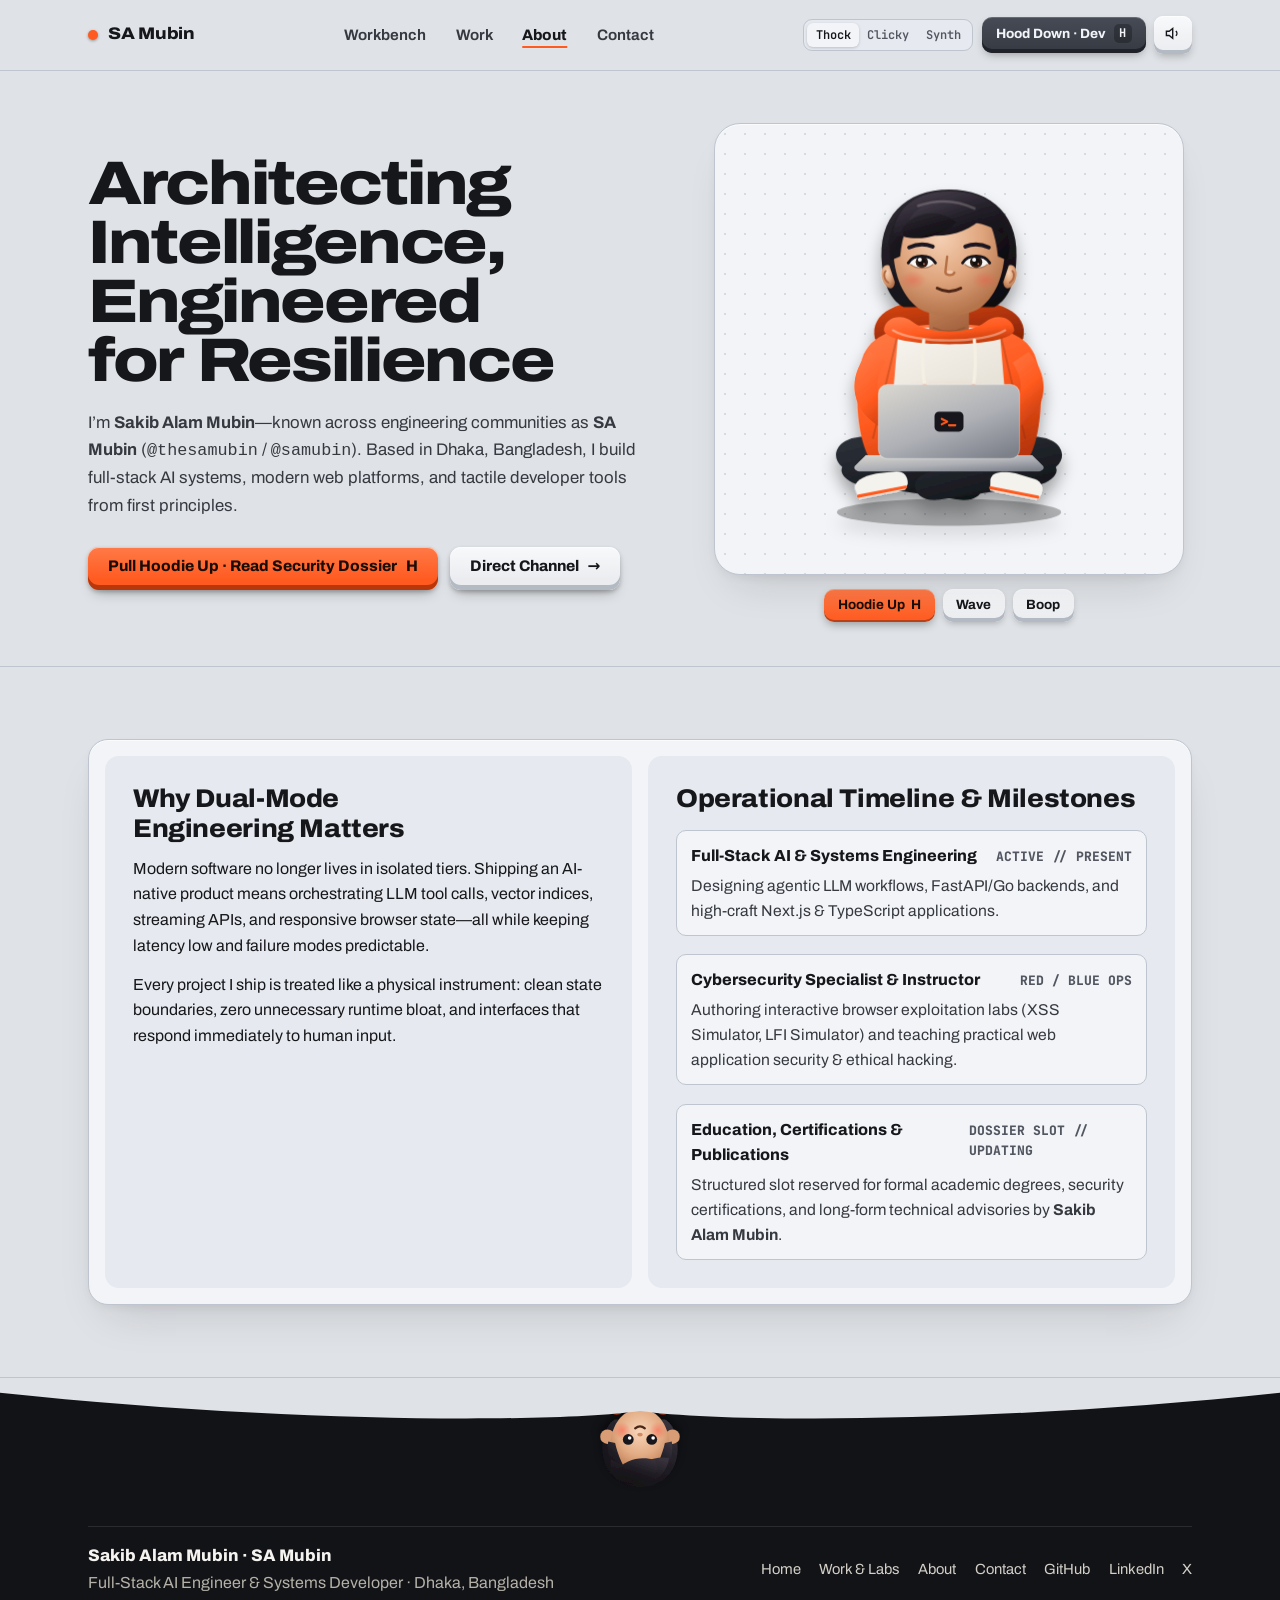
==== commit d35431c5: "Implement Dual-Mode (Morph) Portfolio: D1 Aluminium Lab <-> H1 Safelight Darkroom" ====
--- a/about/index.html
+++ b/about/index.html
@@ -1,87 +1,78 @@
-<!DOCTYPE html>
-<html lang="en">
+<!doctype html>
+<html lang="en" data-mode="dev">
 <head>
-  <meta charset="UTF-8">
-  <meta name="viewport" content="width=device-width, initial-scale=1.0">
-  <title>About Sakib Alam Mubin (SA Mubin) — Developer &amp; Security Engineer</title>
-  <meta name="description" content="About Sakib Alam Mubin (SA Mubin / Mubin / @thesamubin / @samubin): Full-Stack Developer, Security Engineer, and Ethical Hacking Instructor bridging software architecture and offensive security.">
-  <meta name="author" content="Sakib Alam Mubin">
-  <meta name="robots" content="index, follow, max-image-preview:large">
-  <meta name="theme-color" content="#111215">
-  <link rel="canonical" href="https://thesamubin.github.io/about/">
-
-  <meta property="og:type" content="profile">
-  <meta property="og:site_name" content="Sakib Alam Mubin">
-  <meta property="og:url" content="https://thesamubin.github.io/about/">
-  <meta property="og:title" content="About Sakib Alam Mubin (SA Mubin) — Developer &amp; Security Engineer">
-  <meta property="og:description" content="How Sakib Alam Mubin (SA Mubin / @thesamubin / @samubin) combines full-stack web engineering with application security and cybersecurity instruction.">
-  <meta property="og:image" content="https://thesamubin.github.io/assets/img/og-card.png">
-
-  <meta name="twitter:card" content="summary_large_image">
-  <meta name="twitter:title" content="About Sakib Alam Mubin (SA Mubin) — Developer &amp; Security Engineer">
-  <meta name="twitter:description" content="Full-Stack Developer, Security Engineer, and Ethical Hacking Instructor (@thesamubin / @samubin).">
-  <meta name="twitter:image" content="https://thesamubin.github.io/assets/img/og-card.png">
-
-  <link rel="icon" href="../assets/img/favicon.svg" type="image/svg+xml">
-  <link rel="apple-touch-icon" href="../assets/img/apple-touch-icon.png">
-  <link rel="manifest" href="../site.webmanifest">
-  <link rel="preload" href="../assets/fonts/archivo-var-latin.woff2" as="font" type="font/woff2" crossorigin>
-  <link rel="stylesheet" href="../assets/css/site.css">
-
-  <script type="application/ld+json">
-  {
-    "@context": "https://schema.org",
-    "@graph": [
-      {
-        "@type": "ProfilePage",
-        "@id": "https://thesamubin.github.io/about/#profilepage",
-        "url": "https://thesamubin.github.io/about/",
-        "name": "About Sakib Alam Mubin (SA Mubin)",
-        "isPartOf": { "@id": "https://thesamubin.github.io/#website" },
-        "about": { "@id": "https://thesamubin.github.io/#person" },
-        "mainEntity": { "@id": "https://thesamubin.github.io/#person" }
-      },
-      {
-        "@type": "Person",
-        "@id": "https://thesamubin.github.io/#person",
-        "name": "Sakib Alam Mubin",
-        "givenName": "Sakib Alam",
-        "familyName": "Mubin",
-        "alternateName": ["SA Mubin", "Mubin", "thesamubin", "samubin"],
-        "url": "https://thesamubin.github.io/",
-        "email": "mailto:hello@samubin.com",
-        "jobTitle": ["Full-Stack Developer", "Security Engineer", "Cybersecurity Educator"],
-        "sameAs": ["https://github.com/thesamubin"]
-      }
-    ]
-  }
+  <meta charset="utf-8" />
+  <meta name="viewport" content="width=device-width, initial-scale=1" />
+  <script>
+    (() => {
+      const h = location.hash.replace("#", "").toLowerCase();
+      let m = h === "hack" || h === "hacker" ? "hack" : h === "dev" ? "dev" : null;
+      if (!m) { try { m = localStorage.getItem("sam.mode"); } catch {} }
+      document.documentElement.setAttribute("data-mode", m === "hack" ? "hack" : "dev");
+    })();
   </script>
+  <title>About &amp; Dossier — Sakib Alam Mubin (SA Mubin)</title>
+  <meta name="description" content="Biography, engineering philosophy, and cybersecurity background of Sakib Alam Mubin (SA Mubin) — Full-Stack AI Engineer and Ethical Hacker." />
+  <link rel="canonical" href="https://thesamubin.github.io/about/" />
+
+  <meta property="og:type" content="profile" />
+  <meta property="og:title" content="About Sakib Alam Mubin (SA Mubin) — Engineer &amp; Ethical Hacker" />
+  <meta property="og:description" content="Two disciplines, one engineering mindset: building intelligent full-stack systems and securing them against real-world adversaries." />
+  <meta property="og:url" content="https://thesamubin.github.io/about/" />
+  <meta property="og:image" content="https://thesamubin.github.io/assets/img/og-card.svg" />
+  <meta name="theme-color" content="#E4E2DD" />
+
+  <link rel="icon" href="/assets/img/favicon.svg" type="image/svg+xml" />
+  <link rel="preconnect" href="https://fonts.googleapis.com" />
+  <link rel="preconnect" href="https://fonts.gstatic.com" crossorigin />
+  <link href="https://fonts.googleapis.com/css2?family=Archivo:wdth,wght@80..120,600..850&amp;family=Plus+Jakarta+Sans:wght@400;500;600;700&amp;family=JetBrains+Mono:wght@400;500;600;700&amp;display=swap" rel="stylesheet" />
+  <link rel="stylesheet" href="/assets/css/site.css" />
 </head>
-<body>
-  <a class="skip" href="#main">Skip to main content</a>
+<body data-page="about">
+  <a class="skip-link" href="#main">Skip to main content</a>
 
   <header class="site-header">
-    <div class="wrap">
-      <a class="brand" href="../" aria-label="Sakib Alam Mubin — Home">
-        <span class="brand-cap" aria-hidden="true">M</span>
-        <span class="brand-word">SA Mubin</span>
+    <div class="wrap header-inner">
+      <a class="brand" href="/" aria-label="Sakib Alam Mubin home">
+        <span class="brand-led" aria-hidden="true"></span>
+        <span>SA Mubin</span>
       </a>
 
-      <nav class="nav" aria-label="Primary">
-        <a href="../">Home</a>
-        <a href="../work/">Work</a>
-        <a href="./" aria-current="page">About</a>
-        <a href="../contact/">Contact</a>
+      <nav class="site-nav" aria-label="Primary">
+        <a href="/">
+          <span data-show="dev">Workbench</span>
+          <span data-show="hack">Darkroom</span>
+        </a>
+        <a href="/work/">
+          <span data-show="dev">Work</span>
+          <span data-show="hack">Operations</span>
+        </a>
+        <a href="/about/" aria-current="page">
+          <span data-show="dev">About</span>
+          <span data-show="hack">Dossier</span>
+        </a>
+        <a href="/contact/">
+          <span data-show="dev">Contact</span>
+          <span data-show="hack">Channel</span>
+        </a>
       </nav>
 
-      <div class="tools">
-        <button class="tool tool--cmd" type="button" data-palette aria-label="Open command palette (Ctrl+K)">⌘K</button>
-        <button class="tool" type="button" data-sound-toggle aria-pressed="true" aria-label="Mute sound">
-          <svg class="ico-on" viewBox="0 0 24 24" fill="none" stroke="currentColor" stroke-width="1.85" stroke-linecap="round" stroke-linejoin="round" aria-hidden="true">
-            <path d="M11 5L6 9H3v6h3l5 4V5z"/><path d="M15.5 8.5a5 5 0 0 1 0 7"/><path d="M18.8 5.8a9 9 0 0 1 0 12.4"/>
-          </svg>
-          <svg class="ico-off" viewBox="0 0 24 24" fill="none" stroke="currentColor" stroke-width="1.85" stroke-linecap="round" stroke-linejoin="round" aria-hidden="true">
-            <path d="M11 5L6 9H3v6h3l5 4V5z"/><path d="M22 9l-6 6"/><path d="M16 9l6 6"/>
+      <div class="header-tools">
+        <div class="switch-seg" role="group" aria-label="Mechanical switch acoustic profile">
+          <button type="button" data-switch-profile="thock" aria-pressed="true" title="Linear POM Thock">Thock</button>
+          <button type="button" data-switch-profile="clicky" aria-pressed="false" title="Tactile Box Jade Click">Clicky</button>
+          <button type="button" data-switch-profile="synth" aria-pressed="false" title="Sub-bass Cyber Synth">Synth</button>
+        </div>
+
+        <button class="mode-switch" type="button" data-mode-toggle aria-pressed="false" title="Pull hoodie up / down (Shortcut: H)">
+          <span data-mode-label>Hoodie Down · Dev</span>
+          <span class="mode-kbd">H</span>
+        </button>
+
+        <button class="tool" type="button" data-sound-toggle aria-pressed="true" aria-label="Mute keyboard and UI sound" title="Toggle mechanical audio">
+          <svg viewBox="0 0 24 24" width="18" height="18" fill="none" stroke="currentColor" stroke-width="2" aria-hidden="true">
+            <path d="M11 5L6 9H2v6h4l5 4V5z"/>
+            <path d="M15.54 8.46a5 5 0 0 1 0 7.07"/>
           </svg>
         </button>
       </div>
@@ -89,128 +80,152 @@
   </header>
 
   <main id="main">
-    <section class="page-head">
+    <section class="hero">
+      <div class="wrap hero-grid">
+        <div class="hero-copy">
+          <h1 data-show="dev" data-scramble>Architecting Intelligence, Engineered for Resilience</h1>
+          <h1 data-show="hack" data-scramble>Adversarial Mindset, Defensive Precision</h1>
+
+          <p class="hero-lead" data-show="dev">
+            I’m <strong>Sakib Alam Mubin</strong>—known across engineering communities as <strong>SA Mubin</strong> (<code>@thesamubin</code> / <code>@samubin</code>). Based in Dhaka, Bangladesh, I build full-stack AI systems, modern web platforms, and tactile developer tools from first principles.
+          </p>
+          <p class="hero-lead" data-show="hack">
+            I’m <strong>Sakib Alam Mubin</strong> (<strong>SA Mubin</strong>)—a Cybersecurity Specialist, Ethical Hacker, and security instructor. Because I build full-stack and AI systems daily, I know exactly where architectural assumptions fracture under adversarial pressure.
+          </p>
+
+          <div class="keys">
+            <button class="key key--accent" type="button" data-mode-toggle>
+              <span data-show="dev">Pull Hoodie Up · Read Security Dossier</span>
+              <span data-show="hack">Drop Hoodie Down · Read Builder Bio</span>
+              <span class="kbd">H</span>
+            </button>
+            <a class="key" href="/contact/">
+              <span>Direct Channel</span>
+              <span class="kbd">→</span>
+            </a>
+          </div>
+
+          <p class="darkroom-note" data-darkroom-note>
+            IDENTITY VERIFICATION // Primary canonical name: Sakib Alam Mubin (SA Mubin). Handles: @thesamubin · @samubin.
+          </p>
+        </div>
+
+        <div class="avatar-col">
+          <div class="avatar-stage" data-avatar data-avatar-greet="false">
+            <span class="avatar-badge" data-avatar-badge>SA MUBIN</span>
+            <div class="avatar-mount" data-avatar-mount></div>
+            <div class="avatar-hits">
+              <button class="av-hit-hood" type="button" data-avatar-hood aria-label="Toggle avatar hoodie mode" title="Click hood to flip mode (H)"></button>
+              <button class="av-hit-face" type="button" data-avatar-face aria-label="Interact with Sakib Alam Mubin avatar"></button>
+            </div>
+          </div>
+
+          <div class="avatar-dock" role="toolbar" aria-label="Avatar controls">
+            <button class="dock-btn dock-btn--hood" type="button" data-avatar-act="hood">
+              <span data-show="dev">Hoodie Up</span>
+              <span data-show="hack">Hoodie Down</span>
+              <span class="kbd">H</span>
+            </button>
+            <button class="dock-btn" type="button" data-avatar-act="wave"><span>Wave</span></button>
+            <button class="dock-btn" type="button" data-avatar-act="boop"><span>Boop</span></button>
+          </div>
+        </div>
+      </div>
+    </section>
+
+    <section class="section">
       <div class="wrap">
-        <h1>Sakib Alam Mubin</h1>
-        <p class="lede">
-          Full-Stack Developer, Security Engineer, and Ethical Hacking Instructor working across the line where web software is built and where it gets tested under adversarial pressure.
-        </p>
-      </div>
-    </section>
-
-    <section class="section" aria-label="Identity and background">
-      <div class="wrap">
-        <div class="split">
-          <h2>Identity on the web</h2>
-          <div>
-            <dl class="idcard">
-              <dt>Full name</dt>
-              <dd>Sakib Alam Mubin</dd>
-              <dt>Short name</dt>
-              <dd>SA Mubin</dd>
-              <dt>Nickname</dt>
-              <dd>Mubin</dd>
-              <dt>Handles</dt>
-              <dd>@thesamubin · @samubin</dd>
-              <dt>Primary focus</dt>
-              <dd>Full-Stack Development &amp; Security Engineering</dd>
-              <dt>Teaching</dt>
-              <dd>Cybersecurity Educator &amp; Ethical Hacking Instructor</dd>
-            </dl>
-          </div>
-        </div>
-
-        <div class="split">
-          <h2>Why both disciplines</h2>
-          <div class="prose">
-            <p>Software teams often treat development and security as separate rooms: one group optimizes for shipping speed, and another arrives weeks later with a PDF report. My work sits directly between those rooms.</p>
-            <p>As <strong>Sakib Alam Mubin (SA Mubin)</strong>, I build modern JavaScript and full-stack web applications with clean architecture, strict data boundaries, and measured performance, while inspecting every route, parser, and DOM sink with an offensive engineer’s skepticism.</p>
-          </div>
-        </div>
-
-        <div class="split">
-          <h2>Security from first commit</h2>
-          <div class="prose">
-            <p>Security is easiest when it is structural rather than patched on. That means designing explicit trust boundaries, canonicalizing filesystem and URL inputs before use, enforcing strict Content Security Policies, and integrating automated checks directly into CI/CD workflows.</p>
-            <p>When auditing existing systems, I focus on practical web exploitation paths (Cross-Site Scripting, Local File Inclusion, broken authentication state, and subtle server misconfigurations) and pair every finding with concrete, idiomatic code fixes.</p>
-          </div>
-        </div>
-
-        <div class="split">
-          <h2>Teaching &amp; ethical hacking</h2>
-          <div class="prose">
-            <p>As a Cybersecurity Educator and Ethical Hacking Instructor, I translate abstract vulnerability classes into interactive, browser-runnable labs. When students and engineers watch an exploit fire and immediately see which three lines of code neutralize it, they stop memorizing checklists and start reasoning from first principles.</p>
-          </div>
-        </div>
-      </div>
-    </section>
-
-    <section class="section field-bone" aria-labelledby="about-cta">
-      <div class="wrap cta">
-        <div>
-          <h2 id="about-cta">See the tools or say hello.</h2>
-          <p class="lede" style="color: var(--bone-ink-2); margin-top: 1.25rem;">
-            Test the live simulators on the Work page, or reach out directly for engineering, security, or instruction.
-          </p>
-        </div>
-        <div class="keys">
-          <a class="key key--accent" href="../work/">Explore Work</a>
-          <a class="key key--slate" href="../contact/">Get in Touch</a>
+        <div class="split-enclosure">
+          <div class="split-pane">
+            <h2 class="card-title" data-show="dev" data-scramble>Why Dual-Mode Engineering Matters</h2>
+            <h2 class="card-title" data-show="hack" data-scramble>Why Builders Make Better Breakers</h2>
+
+            <p data-show="dev">
+              Modern software no longer lives in isolated tiers. Shipping an AI-native product means orchestrating LLM tool calls, vector indices, streaming APIs, and responsive browser state—all while keeping latency low and failure modes predictable.
+            </p>
+            <p data-show="dev">
+              Every project I ship is treated like a physical instrument: clean state boundaries, zero unnecessary runtime bloat, and interfaces that respond immediately to human input.
+            </p>
+
+            <p data-show="hack">
+              Most vulnerabilities aren’t exotic zero-days; they emerge in the seams between layers—an unvalidated path parameter, an overly permissive OAuth callback, or an unsanitized DOM sink inside a fast-moving frontend.
+            </p>
+            <p data-show="hack">
+              By pairing offensive web pentesting with hands-on full-stack engineering, I don’t just hand over a list of CVEs—I build interactive simulators and write the exact patch that closes the vector.
+            </p>
+          </div>
+
+          <div class="split-pane">
+            <h2 class="card-title" data-scramble>Operational Timeline &amp; Milestones</h2>
+            <ul class="trace-list">
+              <li class="trace-item">
+                <div class="trace-head">
+                  <span>Full-Stack AI &amp; Systems Engineering</span>
+                  <span class="trace-meta">ACTIVE // PRESENT</span>
+                </div>
+                <p class="index-desc">
+                  Designing agentic LLM workflows, FastAPI/Go backends, and high-craft Next.js &amp; TypeScript applications.
+                </p>
+              </li>
+
+              <li class="trace-item">
+                <div class="trace-head">
+                  <span>Cybersecurity Specialist &amp; Instructor</span>
+                  <span class="trace-meta">RED / BLUE OPS</span>
+                </div>
+                <p class="index-desc">
+                  Authoring interactive browser exploitation labs (XSS Simulator, LFI Simulator) and teaching practical web application security &amp; ethical hacking.
+                </p>
+              </li>
+
+              <li class="trace-item">
+                <div class="trace-head">
+                  <span>Education, Certifications &amp; Publications</span>
+                  <span class="trace-meta">DOSSIER SLOT // UPDATING</span>
+                </div>
+                <p class="index-desc">
+                  Structured slot reserved for formal academic degrees, security certifications, and long-form technical advisories by <strong>Sakib Alam Mubin</strong>.
+                </p>
+              </li>
+            </ul>
+          </div>
         </div>
       </div>
     </section>
   </main>
 
   <footer class="site-footer">
+    <div class="footer-seam">
+      <svg class="footer-seam-wave" viewBox="0 0 1440 76" preserveAspectRatio="none" aria-hidden="true">
+        <path d="M0,0 L1440,0 L1440,26 C1120,76 820,76 720,56 C620,76 320,76 0,26 Z" />
+      </svg>
+      <button class="peeker" type="button" data-peeker aria-label="Peek at Sakib Alam Mubin hanging upside down">
+        <span class="peeker-art" data-peeker-art></span>
+      </button>
+      <span class="peeker-note" data-peeker-note>He's still watching</span>
+    </div>
+
     <div class="wrap">
-      <div class="hof" data-hof hidden>
+      <div class="footer-grid">
         <div>
-          <strong>Bug Hunter Hall of Fame — Unlocked</strong>
-          <p>You tracked down all 5 loose bugs across SA Mubin’s lab. Mention “5/5 triaged” when you reach out.</p>
-        </div>
-        <div class="keys">
-          <a class="key key--accent key--sm" href="../contact/">Claim Bragging Rights</a>
-          <button class="key key--slate key--sm" type="button" data-bug-reset>Release Bugs Again</button>
-        </div>
-      </div>
-
-      <div>
-        <div class="footer-name">Sakib Alam Mubin</div>
-        <p>Full-Stack Developer &amp; Security Engineer · SA Mubin · Mubin · @thesamubin · @samubin</p>
-      </div>
-
-      <div class="footer-links">
-        <a href="../">Home</a>
-        <a href="../work/">Work</a>
-        <a href="./">About</a>
-        <a href="../contact/">Contact</a>
-        <a href="https://github.com/thesamubin" target="_blank" rel="me noopener">GitHub (@thesamubin)</a>
-        <a href="mailto:hello@samubin.com">hello@samubin.com</a>
-      </div>
-
-      <div class="bugmeter" data-bugmeter title="Click the pixel bugs perched on ledges to triage them">
-        <span>bugs <span data-bugcount>0/5</span></span>
-        <span class="bugmeter-dots" aria-hidden="true"><i></i><i></i><i></i><i></i><i></i></span>
-      </div>
-
-      <p class="copy">&copy; 2026 Sakib Alam Mubin (SA Mubin). Hand-built static HTML, CSS &amp; Web Audio — zero trackers.</p>
+          <p class="footer-name">Sakib Alam Mubin · SA Mubin</p>
+          <p data-show="dev">Full-Stack AI Engineer &amp; Systems Developer · Dhaka, Bangladesh</p>
+          <p data-show="hack">Cybersecurity Specialist · Ethical Hacker &amp; Security Instructor</p>
+        </div>
+
+        <nav class="footer-links" aria-label="Footer navigation and social profiles">
+          <a href="/">Home</a>
+          <a href="/work/">Work &amp; Labs</a>
+          <a href="/about/">About</a>
+          <a href="/contact/">Contact</a>
+          <a href="https://github.com/thesamubin" target="_blank" rel="noopener">GitHub</a>
+          <a href="https://www.linkedin.com/in/samubin/" target="_blank" rel="noopener">LinkedIn</a>
+          <a href="https://x.com/thesamubin" target="_blank" rel="noopener">X</a>
+        </nav>
+      </div>
     </div>
   </footer>
 
-  <dialog class="palette" id="palette" aria-label="Command palette">
-    <div class="palette-form">
-      <span>samubin$</span>
-      <input type="text" placeholder="Type a command (whoami, ls work, sudo hire mubin, encrypt)…" aria-label="Command input" autocomplete="off" spellcheck="false">
-    </div>
-    <div class="palette-out" aria-live="polite"></div>
-    <ul class="palette-list" role="listbox" aria-label="Commands"></ul>
-    <div class="palette-foot">
-      <span><kbd>↑</kbd><kbd>↓</kbd> navigate</span>
-      <span><kbd>Enter</kbd> run</span>
-      <span><kbd>Esc</kbd> close</span>
-    </div>
-  </dialog>
-
-  <script type="module" src="../assets/js/app.js"></script>
+  <script type="module" src="/assets/js/app.js"></script>
 </body>
 </html>
--- a/assets/css/site.css
+++ b/assets/css/site.css
@@ -1,7 +1,11 @@
-/* =========================================================
-   Sakib Alam Mubin — site styles
-   World: anodized graphite aluminium + bone PBT keycaps
-   ========================================================= */
+/* =========================================================================
+   Sakib Alam Mubin (SA Mubin) — Dual-Mode "Morph" Portfolio
+   D1 Aluminium Lab (Developer) ⇄ H1 Safelight Darkroom (Ethical Hacker)
+   ========================================================================= */
+
+@view-transition {
+  navigation: auto;
+}
 
 @font-face {
   font-family: "Archivo";
@@ -10,6 +14,7 @@
   font-stretch: 62% 125%;
   font-display: swap;
 }
+
 @font-face {
   font-family: "JetBrains Mono";
   src: url("../fonts/jetbrains-mono-var-latin.woff2") format("woff2");
@@ -17,538 +22,1778 @@
   font-display: swap;
 }
 
-:root {
-  /* aluminium */
-  --ground: #111215;
-  --ground-2: #17191d;
-  --ground-3: #1f2227;
-  --line: #2b2e35;
-  --ink: #ece8df;
-  --ink-2: #b1ada5;
-  --ink-3: #8a8780;
-
-  /* PBT keycap plastic */
-  --bone: #e6e0d2;
-  --bone-2: #d8d1c0;
-  --bone-side: #b9b19e;
-  --bone-ink: #1a1a1c;
-  --bone-ink-2: #4a4740;
-
-  --slate: #3d414a;
-  --slate-side: #262930;
-
-  --signal: #ff5a1f;
-  --signal-side: #b8380c;
-  --signal-ink: #1a0d06;
-  --auth: #4ade80;
-
-  --font: "Archivo", ui-sans-serif, system-ui, sans-serif;
-  --mono: "JetBrains Mono", ui-monospace, "Cascadia Code", monospace;
-
-  --wrap: 1240px;
-  --gutter: clamp(1.25rem, 4vw, 3rem);
-  --radius: 12px;
-  --ease-out: cubic-bezier(.16, 1, .3, 1);
-  --ease-spring: cubic-bezier(.22, 1, .36, 1);
+/* ---------- 1. Mode Tokens: D1 Aluminium Lab (Default) ---------- */
+:root,
+html[data-mode="dev"] {
+  --ground: #dfe2e6;
+  --ground-alt: #d5d9df;
+  --surface: #f2f4f7;
+  --surface-2: #e6e9ef;
+  --plate: #c6ccd4;
+  --oled-bg: #141619;
+  --oled-ink: #f4a83a;
+  --oled-muted: #a69f91;
+  --ink: #16171a;
+  --ink-2: #363940;
+  --ink-3: #525660;
+  --line: #bfc5cf;
+  --line-strong: #9fa7b3;
+
+  --accent: #ff5a1f;
+  --accent-side: #b8380c;
+  --accent-ink: #1a0d06;
+  --accent-text: #b33205;
+
+  --cap-daily-top: #f8f9fb;
+  --cap-daily-bg: #eaecef;
+  --cap-daily-side: #b4bac4;
+  --cap-daily-ink: #16171a;
+
+  --cap-prof-top: #464b55;
+  --cap-prof-bg: #353942;
+  --cap-prof-side: #1f2228;
+  --cap-prof-ink: #f2f4f7;
+
+  --cap-fam-top: #d9dde3;
+  --cap-fam-bg: #cdd2da;
+  --cap-fam-side: #9ea5b0;
+  --cap-fam-ink: #2c2f36;
+
+  --shadow-enclosure:
+    inset 0 1px 0 rgba(255, 255, 255, 0.7),
+    0 22px 44px -20px rgba(22, 23, 26, 0.18),
+    0 4px 12px -4px rgba(22, 23, 26, 0.08);
+
+  --font: "Archivo", ui-sans-serif, system-ui, -apple-system, BlinkMacSystemFont, "Segoe UI", sans-serif;
+  --mono: "JetBrains Mono", ui-monospace, "Cascadia Code", Consolas, monospace;
+  --stretch-display: 118%;
+  --stretch-head: 112%;
+  --stretch-title: 106%;
+
+  --ease-out: cubic-bezier(0.16, 1, 0.3, 1);
+  --ease-smooth: cubic-bezier(0.22, 1, 0.36, 1);
+  --torch-x: 50vw;
+  --torch-y: 35vh;
+
+  color-scheme: light;
+}
+
+/* ---------- 2. Mode Tokens: H1 Safelight Darkroom (Hacker) ---------- */
+html[data-mode="hack"] {
+  --ground: #0b0708;
+  --ground-alt: #110a0c;
+  --surface: #160d0e;
+  --surface-2: #1e1214;
+  --plate: #090506;
+  --oled-bg: #080405;
+  --oled-ink: #ff5e52;
+  --oled-muted: #b88b84;
+  --ink: #e9dcd8;
+  --ink-2: #ccb8b2;
+  --ink-3: #a89089;
+  --line: #2e1b1e;
+  --line-strong: #46262a;
+
+  --accent: #e0352b;
+  --accent-side: #8f1b14;
+  --accent-ink: #faf0ee;
+  --accent-text: #ff6e63;
+
+  --cap-daily-top: #2b1719;
+  --cap-daily-bg: #211113;
+  --cap-daily-side: #110809;
+  --cap-daily-ink: #f2e4e0;
+
+  --cap-prof-top: #221416;
+  --cap-prof-bg: #190e10;
+  --cap-prof-side: #0d0607;
+  --cap-prof-ink: #d9c4be;
+
+  --cap-fam-top: #180e10;
+  --cap-fam-bg: #130b0c;
+  --cap-fam-side: #090405;
+  --cap-fam-ink: #b59c95;
+
+  --shadow-enclosure:
+    inset 0 1px 0 rgba(255, 190, 180, 0.08),
+    0 28px 56px -22px rgba(0, 0, 0, 0.88),
+    0 6px 16px -4px rgba(0, 0, 0, 0.7);
+
+  --stretch-display: 84%;
+  --stretch-head: 88%;
+  --stretch-title: 92%;
 
   color-scheme: dark;
 }
 
-/* ---------- base ---------- */
-*, *::before, *::after { box-sizing: border-box; }
-* { margin: 0; }
-html { -webkit-text-size-adjust: 100%; scrollbar-color: var(--slate) var(--ground); scroll-padding-top: 5rem; }
-@media (prefers-reduced-motion: no-preference) { html { scroll-behavior: smooth; } }
-body {
+/* Mode-specific visibility */
+html[data-mode="dev"] [data-show="hack"] {
+  display: none !important;
+}
+html[data-mode="hack"] [data-show="dev"] {
+  display: none !important;
+}
+
+/* ---------- 3. Reset & Browser Surfaces ---------- */
+*,
+*::before,
+*::after {
+  box-sizing: border-box;
+  margin: 0;
+}
+
+html {
+  background-color: var(--ground);
+  color: var(--ink);
   font-family: var(--font);
-  font-size: 1.0625rem;
+  font-size: 16px;
   line-height: 1.6;
-  font-stretch: 100%;
-  color: var(--ink);
-  background: var(--ground);
   -webkit-font-smoothing: antialiased;
   text-rendering: optimizeLegibility;
+  scroll-behavior: smooth;
+  caret-color: var(--accent);
+  scrollbar-color: var(--line-strong) var(--ground);
+}
+
+body {
+  min-height: 100svh;
+  display: flex;
+  flex-direction: column;
+  background-color: var(--ground);
+  color: var(--ink);
   overflow-x: hidden;
-  min-height: 100vh;
-  display: flex;
-  flex-direction: column;
-}
-main { flex: 1; }
-img, svg { display: block; max-width: 100%; }
-a { color: inherit; text-decoration-thickness: 1px; text-underline-offset: .22em; }
-a:hover { text-decoration-color: var(--signal); }
-button, input { font: inherit; color: inherit; }
-::selection { background: var(--signal); color: var(--signal-ink); }
-input, textarea { caret-color: var(--signal); }
-:focus-visible { outline: 2px solid var(--signal); outline-offset: 3px; border-radius: 6px; }
-::-webkit-scrollbar { width: 12px; height: 12px; }
-::-webkit-scrollbar-track { background: var(--ground); }
-::-webkit-scrollbar-thumb { background: var(--slate); border-radius: 8px; border: 3px solid var(--ground); }
-
-.sr-only { position: absolute; width: 1px; height: 1px; padding: 0; overflow: hidden; clip: rect(0 0 0 0); white-space: nowrap; border: 0; }
-.skip { position: absolute; left: 1rem; top: -4rem; z-index: 100; background: var(--signal); color: var(--signal-ink); padding: .6rem 1rem; border-radius: 8px; font-weight: 700; }
-.skip:focus { top: 1rem; }
-
-.wrap { width: 100%; max-width: var(--wrap); margin-inline: auto; padding-inline: var(--gutter); }
-
-h1, h2, h3 { font-weight: 800; line-height: 1.02; letter-spacing: -0.025em; text-wrap: balance; }
-h2 { font-size: clamp(2rem, 4.6vw, 3.5rem); font-stretch: 118%; }
-h3 { font-size: clamp(1.35rem, 2.2vw, 1.75rem); font-stretch: 110%; letter-spacing: -0.015em; }
-p { text-wrap: pretty; }
-.lede { font-size: clamp(1.15rem, 1.6vw, 1.35rem); line-height: 1.5; color: var(--ink-2); max-width: 46ch; }
-.prose { max-width: 68ch; }
-.prose p + p { margin-top: 1em; }
-.muted { color: var(--ink-2); }
-code, kbd, .mono { font-family: var(--mono); font-size: .9em; }
-kbd {
-  display: inline-block; padding: .05em .45em .15em; border-radius: 5px;
-  background: var(--ground-3); border: 1px solid var(--line); box-shadow: inset 0 -2px 0 var(--line);
-  font-size: .8em; color: var(--ink);
-}
-
-/* ---------- keycap button ---------- */
+  transition:
+    background-color 480ms var(--ease-out),
+    color 360ms var(--ease-out);
+}
+
+main {
+  flex: 1;
+}
+
+/* Lights-out brief dip when pulling hoodie up */
+html.is-blackout body {
+  filter: brightness(0.18) contrast(1.25);
+  transition: filter 70ms ease-in;
+}
+
+/* H1 Safelight Darkroom Torch Overlay */
+html[data-mode="hack"] body::after {
+  content: "";
+  position: fixed;
+  inset: 0;
+  z-index: 35;
+  pointer-events: none;
+  background: radial-gradient(
+    560px circle at var(--torch-x) var(--torch-y),
+    rgba(224, 53, 43, 0.13) 0%,
+    rgba(201, 138, 58, 0.05) 36%,
+    rgba(5, 2, 3, 0.34) 78%
+  );
+}
+
+::selection {
+  background: var(--accent);
+  color: var(--accent-ink);
+}
+
+:focus-visible {
+  outline: 2px solid var(--accent);
+  outline-offset: 3px;
+  border-radius: 6px;
+}
+
+a {
+  color: inherit;
+  text-decoration-thickness: 1.5px;
+  text-underline-offset: 0.22em;
+}
+
+img,
+svg {
+  display: block;
+  max-width: 100%;
+}
+
+/* ---------- 4. Layout & Containers ---------- */
+.wrap {
+  width: 100%;
+  max-width: 1200px;
+  margin-inline: auto;
+  padding-inline: 1.5rem;
+}
+
+@media (min-width: 768px) {
+  .wrap {
+    padding-inline: 2.5rem;
+  }
+}
+
+@media (min-width: 1120px) {
+  .wrap {
+    padding-inline: 3rem;
+  }
+}
+
+.skip-link {
+  position: absolute;
+  left: -9999px;
+  top: 0.75rem;
+  z-index: 100;
+  padding: 0.6rem 1rem;
+  border-radius: 8px;
+  background: var(--accent);
+  color: var(--accent-ink);
+  font-weight: 700;
+  text-decoration: none;
+}
+.skip-link:focus {
+  left: 1rem;
+}
+
+/* ---------- 5. Typography Hierarchy (No Kickers!) ---------- */
+h1,
+h2,
+h3 {
+  color: var(--ink);
+  text-wrap: balance;
+  transition: font-stretch 520ms var(--ease-out), color 320ms var(--ease-out);
+}
+
+h1,
+.hero-name,
+.page-title {
+  font-size: clamp(2.55rem, 4.8vw, 4.35rem);
+  font-weight: 820;
+  font-stretch: var(--stretch-display);
+  line-height: 0.96;
+  letter-spacing: -0.038em;
+  margin-bottom: 1.15rem;
+}
+
+.hero-name .line {
+  display: block;
+}
+
+.hero-name .accent {
+  color: var(--accent-text);
+}
+html[data-mode="hack"] .hero-name .accent {
+  color: var(--accent);
+}
+
+h2,
+.section-title {
+  font-size: clamp(1.85rem, 3.6vw, 2.95rem);
+  font-weight: 800;
+  font-stretch: var(--stretch-head);
+  line-height: 1.04;
+  letter-spacing: -0.025em;
+  margin-bottom: 0.75rem;
+}
+
+h3,
+.card-title,
+.index-title {
+  font-size: clamp(1.25rem, 2vw, 1.6rem);
+  font-weight: 800;
+  font-stretch: var(--stretch-title);
+  line-height: 1.16;
+  letter-spacing: -0.015em;
+}
+
+p {
+  max-width: 66ch;
+}
+
+.is-crypt {
+  font-variant-numeric: tabular-nums;
+}
+
+/* ---------- 6. Header & Hoodie Mode Switch ---------- */
+.site-header {
+  position: sticky;
+  top: 0;
+  z-index: 45;
+  background: var(--ground);
+  border-bottom: 1px solid var(--line);
+  transition: background-color 360ms var(--ease-out), border-color 360ms var(--ease-out);
+}
+
+.site-header .wrap {
+  min-height: 4.35rem;
+  display: flex;
+  align-items: center;
+  justify-content: space-between;
+  gap: 1rem;
+}
+
+.brand {
+  display: inline-flex;
+  align-items: center;
+  gap: 0.65rem;
+  font-weight: 800;
+  font-stretch: 112%;
+  font-size: 1.05rem;
+  letter-spacing: -0.02em;
+  text-decoration: none;
+}
+
+.brand-led {
+  width: 10px;
+  height: 10px;
+  border-radius: 50%;
+  background: var(--accent);
+  box-shadow: 0 1px 3px rgba(0, 0, 0, 0.35);
+}
+
+.site-nav {
+  display: flex;
+  align-items: center;
+  gap: 0.25rem;
+}
+
+.site-nav a {
+  padding: 0.45rem 0.8rem;
+  border-radius: 8px;
+  font-weight: 650;
+  font-size: 0.95rem;
+  color: var(--ink-2);
+  text-decoration: none;
+  transition: color 150ms, background-color 150ms;
+}
+
+.site-nav a:hover {
+  color: var(--ink);
+  background: var(--surface-2);
+}
+
+.site-nav a[aria-current="page"] {
+  color: var(--ink);
+  font-weight: 760;
+  text-decoration: underline;
+  text-decoration-color: var(--accent);
+  text-decoration-thickness: 2px;
+  text-underline-offset: 0.38em;
+}
+
+.header-tools {
+  display: flex;
+  align-items: center;
+  gap: 0.55rem;
+}
+
+/* Tactile Hoodie Mode Switch Button in Header */
+.mode-switch {
+  appearance: none;
+  border: 0;
+  cursor: pointer;
+  display: inline-flex;
+  align-items: center;
+  gap: 0.5rem;
+  padding: 0.44rem 0.85rem 0.62rem;
+  border-radius: 10px;
+  font-family: var(--font);
+  font-weight: 740;
+  font-size: 0.84rem;
+  color: var(--cap-prof-ink);
+  background: linear-gradient(180deg, var(--cap-prof-top), var(--cap-prof-bg));
+  box-shadow:
+    inset 0 1px 0 rgba(255, 255, 255, 0.18),
+    inset 0 -4px 0 var(--cap-prof-side),
+    0 4px 10px -3px rgba(0, 0, 0, 0.35);
+  transition: transform 80ms var(--ease-out), box-shadow 80ms;
+}
+
+html[data-mode="hack"] .mode-switch {
+  color: var(--accent-ink);
+  background: linear-gradient(180deg, #ef4338, var(--accent));
+  box-shadow:
+    inset 0 1px 0 rgba(255, 255, 255, 0.25),
+    inset 0 -4px 0 var(--accent-side),
+    0 5px 12px -3px rgba(0, 0, 0, 0.65);
+}
+
+.mode-switch:active {
+  transform: translateY(2px);
+  box-shadow:
+    inset 0 1px 0 rgba(255, 255, 255, 0.14),
+    inset 0 -1px 0 var(--cap-prof-side),
+    0 1px 2px rgba(0, 0, 0, 0.3);
+}
+
+.mode-switch svg {
+  width: 1rem;
+  height: 1rem;
+}
+
+.mode-kbd {
+  font-family: var(--mono);
+  font-size: 0.75rem;
+  font-weight: 700;
+  padding: 0.08rem 0.36rem;
+  border-radius: 5px;
+  background: rgba(0, 0, 0, 0.26);
+  color: inherit;
+}
+
+/* Switch sound profile segmented selector */
+.switch-seg {
+  display: inline-flex;
+  align-items: center;
+  padding: 3px;
+  border-radius: 9px;
+  background: var(--surface-2);
+  border: 1px solid var(--line);
+}
+
+.switch-seg button {
+  appearance: none;
+  border: 0;
+  background: transparent;
+  color: var(--ink-3);
+  font-family: var(--mono);
+  font-size: 0.75rem;
+  font-weight: 600;
+  padding: 0.26rem 0.52rem;
+  border-radius: 6px;
+  cursor: pointer;
+  transition: background-color 140ms, color 140ms;
+}
+
+.switch-seg button[aria-pressed="true"] {
+  background: var(--surface);
+  color: var(--ink);
+  box-shadow: 0 1px 3px rgba(0, 0, 0, 0.18);
+}
+
+/* Compact Sound Mute Button */
+.tool {
+  appearance: none;
+  border: 0;
+  cursor: pointer;
+  display: inline-grid;
+  place-items: center;
+  width: 2.35rem;
+  height: 2.35rem;
+  padding: 0 0 3px;
+  border-radius: 9px;
+  color: var(--cap-daily-ink);
+  background: linear-gradient(180deg, var(--cap-daily-top), var(--cap-daily-bg));
+  box-shadow:
+    inset 0 1px 0 rgba(255, 255, 255, 0.65),
+    inset 0 -4px 0 var(--cap-daily-side),
+    0 4px 8px -2px rgba(0, 0, 0, 0.24);
+  transition: transform 80ms var(--ease-out), box-shadow 80ms;
+}
+
+.tool:active {
+  transform: translateY(2px);
+  box-shadow: inset 0 -1px 0 var(--cap-daily-side);
+}
+
+.tool svg {
+  width: 1.05rem;
+  height: 1.05rem;
+}
+
+.tool[aria-pressed="false"] .ico-on,
+.tool[aria-pressed="true"] .ico-off {
+  display: none;
+}
+
+@media (max-width: 820px) {
+  .switch-seg,
+  .mode-kbd {
+    display: none;
+  }
+  .site-header .wrap {
+    flex-wrap: wrap;
+    padding-block: 0.55rem;
+  }
+}
+
+/* ---------- 7. Tactile Mechanical Keycap Buttons (.key) ---------- */
+.keys {
+  display: flex;
+  flex-wrap: wrap;
+  align-items: center;
+  gap: 0.75rem;
+}
+
 .key {
-  --cap: var(--bone);
-  --cap-top: #efeadf;
-  --cap-side: var(--bone-side);
-  --cap-ink: var(--bone-ink);
-  position: relative;
-  display: inline-flex; align-items: center; justify-content: center; gap: .6em;
-  min-height: 3.1rem;
-  padding: .7rem 1.3rem 1rem;
-  border: 0; border-radius: 11px;
-  font-family: var(--font); font-weight: 650; font-size: 1rem; font-stretch: 112%; letter-spacing: .005em;
-  line-height: 1; color: var(--cap-ink); text-decoration: none; white-space: nowrap;
-  background: linear-gradient(180deg, var(--cap-top), var(--cap) 70%);
+  --cap-top: var(--cap-daily-top);
+  --cap-bg: var(--cap-daily-bg);
+  --cap-side: var(--cap-daily-side);
+  --cap-ink: var(--cap-daily-ink);
+  appearance: none;
+  border: 0;
+  cursor: pointer;
+  display: inline-flex;
+  align-items: center;
+  justify-content: center;
+  gap: 0.55rem;
+  padding: 0.7rem 1.25rem 0.96rem;
+  border-radius: 11px;
+  font-family: var(--font);
+  font-weight: 760;
+  font-size: 0.96rem;
+  line-height: 1.1;
+  color: var(--cap-ink);
+  text-decoration: none;
+  background: linear-gradient(180deg, var(--cap-top), var(--cap-bg) 78%);
   box-shadow:
-    inset 0 1px 0 rgba(255,255,255,.55),
+    inset 0 1px 0 rgba(255, 255, 255, 0.55),
     inset 0 -5px 0 var(--cap-side),
-    0 7px 14px -6px rgba(0,0,0,.65),
-    0 2px 4px rgba(0,0,0,.35);
-  cursor: pointer; user-select: none; -webkit-tap-highlight-color: transparent;
-  transition: transform 90ms var(--ease-out), box-shadow 90ms var(--ease-out), filter 150ms;
-}
-.key:hover { filter: brightness(1.04); text-decoration: none; }
-.key:active, .key.is-down {
+    0 7px 14px -6px rgba(0, 0, 0, 0.35),
+    0 2px 4px rgba(0, 0, 0, 0.2);
+  transition: transform 75ms var(--ease-out), box-shadow 75ms var(--ease-out), filter 120ms;
+  -webkit-tap-highlight-color: transparent;
+}
+
+.key:hover {
+  filter: brightness(1.03);
+}
+
+.key:active,
+.key.is-down {
   transform: translateY(3px);
   box-shadow:
-    inset 0 1px 0 rgba(255,255,255,.4),
+    inset 0 1px 0 rgba(255, 255, 255, 0.35),
     inset 0 -2px 0 var(--cap-side),
-    0 2px 4px -2px rgba(0,0,0,.6);
-}
-.key svg { width: 1.1em; height: 1.1em; flex: none; }
-.key--accent { --cap: var(--signal); --cap-top: #ff7a45; --cap-side: var(--signal-side); --cap-ink: var(--signal-ink); }
-.key--slate { --cap: var(--slate); --cap-top: #4a4f59; --cap-side: var(--slate-side); --cap-ink: var(--ink); }
-.key--slate { box-shadow: inset 0 1px 0 rgba(255,255,255,.12), inset 0 -5px 0 var(--cap-side), 0 7px 14px -6px rgba(0,0,0,.65), 0 2px 4px rgba(0,0,0,.35); }
-.key--slate:active, .key--slate.is-down { box-shadow: inset 0 1px 0 rgba(255,255,255,.08), inset 0 -2px 0 var(--cap-side), 0 2px 4px -2px rgba(0,0,0,.6); }
-.key--sm { min-height: 2.5rem; padding: .5rem .9rem .75rem; font-size: .9rem; border-radius: 9px; }
-.key--icon { padding-inline: .8rem; }
-.keys { display: flex; flex-wrap: wrap; gap: .85rem; }
-
-/* ---------- header ---------- */
-.site-header {
-  position: sticky; top: 0; z-index: 40;
-  background: color-mix(in oklab, var(--ground) 86%, transparent);
-  backdrop-filter: saturate(1.2) blur(10px);
-  border-bottom: 1px solid transparent;
-  transition: border-color .3s;
-}
-.site-header.is-stuck { border-bottom-color: var(--line); }
-.site-header .wrap { display: flex; align-items: center; gap: 1.25rem; height: 4.25rem; }
-.brand {
-  display: inline-flex; align-items: center; gap: .6rem;
-  font-weight: 800; font-stretch: 120%; font-size: 1.05rem; letter-spacing: -.01em; text-decoration: none;
-}
-.brand-cap {
-  display: grid; place-items: center; width: 2rem; height: 2rem; border-radius: 7px;
-  background: linear-gradient(180deg, #ff7a45, var(--signal) 70%);
-  box-shadow: inset 0 -3px 0 var(--signal-side), 0 3px 6px -2px rgba(0,0,0,.6);
-  color: var(--signal-ink); font-size: .95rem; padding-bottom: 2px;
-}
-.nav { display: flex; gap: .25rem; margin-left: auto; }
-.nav a {
-  position: relative; padding: .5rem .75rem; border-radius: 8px;
-  font-weight: 550; font-stretch: 108%; color: var(--ink-2); text-decoration: none;
-  transition: color .2s, background-color .2s;
-}
-.nav a:hover { color: var(--ink); background: var(--ground-3); }
-.nav a[aria-current="page"] { color: var(--ink); }
-.nav a[aria-current="page"]::after {
-  content: ""; position: absolute; left: .75rem; right: .75rem; bottom: .2rem; height: 2px; border-radius: 2px; background: var(--signal);
-}
-.tools { display: flex; gap: .5rem; }
-.tool {
-  display: inline-grid; place-items: center; height: 2.35rem; min-width: 2.35rem; padding: 0 .55rem 3px;
-  border: 0; border-radius: 8px; cursor: pointer; color: var(--ink);
-  background: linear-gradient(180deg, #4a4f59, var(--slate) 70%);
-  box-shadow: inset 0 1px 0 rgba(255,255,255,.1), inset 0 -3px 0 var(--slate-side), 0 3px 6px -2px rgba(0,0,0,.6);
-  font-family: var(--mono); font-size: .78rem; font-weight: 600;
-  transition: transform 80ms var(--ease-out), box-shadow 80ms;
-}
-.tool:active, .tool.is-down { transform: translateY(2px); box-shadow: inset 0 1px 0 rgba(255,255,255,.06), inset 0 -1px 0 var(--slate-side), 0 1px 2px rgba(0,0,0,.5); }
-.tool svg { width: 1.05rem; height: 1.05rem; }
-.tool[aria-pressed="false"] .ico-on, .tool[aria-pressed="true"] .ico-off { display: none; }
-@media (max-width: 640px) {
-  .site-header .wrap { gap: .5rem; }
-  .brand-word { display: none; }
-  .nav { gap: .1rem; }
-  .nav a { padding: .45rem .48rem; font-size: .92rem; }
-  .tool--cmd { display: none; }
-}
-
-/* ---------- hero ---------- */
-.hero { position: relative; overflow: hidden; border-bottom: 1px solid var(--line); padding: 0 24px 28px; }
-.hero > .wrap, .section > .wrap, .page-head > .wrap { padding-inline: 0; }
-.hero .wrap { position: relative; display: grid; grid-template-columns: minmax(0, 1.35fr) minmax(0, 1fr); min-height: calc(100svh - 4.25rem); align-items: end; }
-.hero-copy { position: relative; z-index: 2; padding-block: clamp(3rem, 8vh, 6rem) clamp(3rem, 9vh, 6.5rem); }
-.hero-name {
-  font-size: clamp(3.1rem, 8.4vw, 6rem);
-  font-stretch: 125%; font-weight: 820; line-height: .9; letter-spacing: -0.04em;
-  margin-bottom: clamp(1.5rem, 3vh, 2.25rem);
-}
-.hero-name .line { display: block; }
-.hero-name .accent { color: var(--signal); }
-.hero-role { font-size: clamp(1.15rem, 1.7vw, 1.4rem); font-weight: 500; color: var(--ink); max-width: 34ch; line-height: 1.4; margin-bottom: 2rem; }
-.hero-role strong { font-weight: 700; }
-.aka { margin-top: 2rem; font-size: .95rem; color: var(--ink-3); }
-.aka b { color: var(--ink-2); font-weight: 600; }
-
-.rig { position: relative; height: 100%; min-height: 520px; touch-action: none; }
-.rig-cable { position: absolute; inset: 0; width: 100%; height: 100%; overflow: visible; pointer-events: none; }
-.hint {
-  position: absolute; right: 0; bottom: 1.5rem; font-size: .85rem; color: var(--ink-3);
-  display: flex; align-items: center; gap: .5rem;
-}
-
-@media (max-width: 860px) {
-  .hero .wrap { grid-template-columns: 1fr; min-height: 0; align-items: start; }
-  .rig { order: -1; min-height: 290px; height: 290px; }
-  .hero-copy { padding-top: .5rem; }
-  .hint { display: none; }
-}
-
-/* ---------- the keypad (security key) ---------- */
+    0 2px 4px -2px rgba(0, 0, 0, 0.35);
+}
+
+.key--accent {
+  --cap-top: #ff7a47;
+  --cap-bg: var(--accent);
+  --cap-side: var(--accent-side);
+  --cap-ink: var(--accent-ink);
+}
+
+html[data-mode="hack"] .key--accent {
+  --cap-top: #f2483e;
+  --cap-bg: var(--accent);
+  --cap-side: var(--accent-side);
+  --cap-ink: var(--accent-ink);
+}
+
+.key--slate {
+  --cap-top: var(--cap-prof-top);
+  --cap-bg: var(--cap-prof-bg);
+  --cap-side: var(--cap-prof-side);
+  --cap-ink: var(--cap-prof-ink);
+}
+
+.key svg {
+  width: 1.05rem;
+  height: 1.05rem;
+}
+
+/* ---------- 8. Hero Section & Articulated Teenage Cartoon Avatar ---------- */
+.hero {
+  position: relative;
+  padding: 52px 24px 44px;
+  border-bottom: 1px solid var(--line);
+}
+
+.hero-grid {
+  display: grid;
+  grid-template-columns: minmax(0, 1.12fr) minmax(0, 0.96fr);
+  align-items: center;
+  gap: clamp(2rem, 4vw, 3.5rem);
+}
+
+.hero-role {
+  display: inline-flex;
+  align-items: center;
+  gap: 0.55rem;
+  font-size: clamp(1.08rem, 1.6vw, 1.32rem);
+  font-weight: 760;
+  color: var(--accent-text);
+  margin-bottom: 0.9rem;
+}
+
+html[data-mode="hack"] .hero-role {
+  color: var(--accent);
+}
+
+.hero-lead {
+  font-size: clamp(1.05rem, 1.3vw, 1.18rem);
+  color: var(--ink-2);
+  line-height: 1.62;
+  margin-bottom: 1.75rem;
+  max-width: 56ch;
+}
+
+.hero-note {
+  margin-top: 1.35rem;
+  font-size: 0.88rem;
+  color: var(--ink-3);
+}
+
+/* Darkroom secret developer note (develops when safelight beam passes near) */
+html[data-mode="dev"] .darkroom-note {
+  display: none;
+}
+
+.darkroom-note {
+  margin-top: 1rem;
+  padding: 12px 16px;
+  border-radius: 8px;
+  border: 1px dashed var(--line-strong);
+  font-family: var(--mono);
+  font-size: 0.8125rem;
+  color: var(--ink-2);
+  opacity: 0.65;
+  transition: opacity 260ms var(--ease-out), color 260ms, border-color 260ms;
+}
+
+.darkroom-note.is-developed,
+.darkroom-note:hover,
+.darkroom-note:focus-within {
+  opacity: 1;
+  color: var(--accent-text);
+  border-color: var(--accent);
+}
+
+/* Avatar Stage Column */
+.avatar-col {
+  display: flex;
+  flex-direction: column;
+  align-items: center;
+  gap: 0.9rem;
+}
+
+.avatar-stage {
+  position: relative;
+  width: 100%;
+  max-width: 470px;
+  aspect-ratio: 1.04 / 1;
+  border-radius: 26px;
+  background: var(--surface);
+  border: 1px solid var(--line);
+  box-shadow: var(--shadow-enclosure);
+  display: grid;
+  place-items: center;
+  overflow: hidden;
+  user-select: none;
+  transition: background-color 420ms var(--ease-out), border-color 420ms var(--ease-out);
+}
+
+/* Subtle anodized studio grid inside stage */
+.avatar-stage::before {
+  content: "";
+  position: absolute;
+  inset: 0;
+  background-image: radial-gradient(var(--line) 1px, transparent 1px);
+  background-size: 20px 20px;
+  opacity: 0.55;
+  pointer-events: none;
+}
+
+.avatar-mount {
+  position: relative;
+  z-index: 2;
+  width: min(88%, 380px);
+  pointer-events: none;
+}
+
+.av-svg {
+  width: 100%;
+  height: auto;
+  overflow: visible;
+}
+
+.av-root,
+.av-torso,
+.av-head,
+.av-face,
+.av-hair-front,
+.av-arm-l,
+.av-arm-r,
+.av-laptop {
+  transform-box: fill-box;
+  transform-origin: center;
+  will-change: transform;
+}
+
+.av-arm-l,
+.av-arm-r {
+  transition: transform 140ms var(--ease-out);
+}
+
+/* Hoodie Up / Down anatomical layer transitions */
+.av-hood-up-back,
+.av-hood-up-front,
+.av-hack-face-glow {
+  opacity: 0;
+  transform: translateY(18px) scale(0.95);
+  transform-box: fill-box;
+  transform-origin: center bottom;
+  transition: opacity 380ms var(--ease-out), transform 460ms var(--ease-out);
+}
+
+.avatar-stage.is-hood-up .av-hood-up-back,
+.avatar-stage.is-hood-up .av-hood-up-front,
+.avatar-stage.is-hood-up .av-hack-face-glow {
+  opacity: 1;
+  transform: translateY(0) scale(1);
+}
+
+.avatar-stage.is-hood-up .av-hair-front {
+  transform: scale(0.92) translateY(5px);
+}
+
+.avatar-stage.is-hood-up .av-hood-down-back {
+  opacity: 0;
+}
+
+/* Laptop shell adapts in Darkroom mode */
+.avatar-stage.is-hood-up .av-laptop-shell,
+.avatar-stage.is-hood-up .av-laptop-base {
+  fill: #1f1416;
+}
+.avatar-stage.is-hood-up .av-laptop-glyph {
+  stroke: #e0352b;
+}
+
+/* Facial expression states */
+.av-eyes-happy,
+.av-mouth-laugh,
+.av-arm-wave {
+  opacity: 0;
+  pointer-events: none;
+  transition: opacity 130ms var(--ease-out);
+}
+
+.avatar-stage.is-blinking .av-eyes-open,
+.avatar-stage.is-happy .av-eyes-open {
+  opacity: 0;
+}
+
+.avatar-stage.is-blinking .av-eyes-happy,
+.avatar-stage.is-happy .av-eyes-happy {
+  opacity: 1;
+}
+
+.avatar-stage.is-happy .av-mouth-calm {
+  opacity: 0;
+}
+.avatar-stage.is-happy .av-mouth-laugh {
+  opacity: 1;
+}
+
+.avatar-stage.is-waving .av-arm-r {
+  opacity: 0;
+}
+.avatar-stage.is-waving .av-arm-wave {
+  opacity: 1;
+  transform-origin: 282px 202px;
+  animation: av-wave 0.34s ease-in-out infinite alternate;
+}
+
+@keyframes av-wave {
+  from {
+    transform: rotate(-7deg);
+  }
+  to {
+    transform: rotate(9deg);
+  }
+}
+
+/* Accessible Hit Overlay Buttons on Avatar Stage */
+.avatar-hits {
+  position: absolute;
+  inset: 0;
+  z-index: 3;
+}
+
+.av-hit-face {
+  position: absolute;
+  left: 31%;
+  top: 12%;
+  width: 38%;
+  height: 30%;
+  background: transparent;
+  border: 0;
+  border-radius: 50%;
+  cursor: pointer;
+}
+
+.av-hit-hood {
+  position: absolute;
+  left: 24%;
+  top: 42%;
+  width: 52%;
+  height: 20%;
+  background: transparent;
+  border: 0;
+  border-radius: 16px;
+  cursor: pointer;
+}
+
+/* Avatar Speech Pill */
+.avatar-badge {
+  position: absolute;
+  top: 0.9rem;
+  left: 50%;
+  z-index: 4;
+  transform: translate(-50%, -6px);
+  opacity: 0;
+  pointer-events: none;
+  padding: 0.36rem 0.85rem;
+  border-radius: 999px;
+  background: var(--ink);
+  color: var(--surface);
+  font-weight: 700;
+  font-size: 0.82rem;
+  white-space: nowrap;
+  box-shadow: 0 8px 18px -4px rgba(0, 0, 0, 0.35);
+  transition: opacity 160ms var(--ease-out), transform 180ms var(--ease-out);
+}
+
+.avatar-badge.is-on {
+  opacity: 1;
+  transform: translate(-50%, 0);
+}
+
+/* Avatar Control Dock */
+.avatar-dock {
+  display: flex;
+  flex-wrap: wrap;
+  justify-content: center;
+  gap: 0.5rem;
+}
+
+.dock-btn {
+  appearance: none;
+  border: 0;
+  cursor: pointer;
+  display: inline-flex;
+  align-items: center;
+  gap: 0.4rem;
+  padding: 0.48rem 0.85rem 0.68rem;
+  border-radius: 10px;
+  font-family: var(--font);
+  font-size: 0.84rem;
+  font-weight: 700;
+  color: var(--cap-daily-ink);
+  background: linear-gradient(180deg, var(--cap-daily-top), var(--cap-daily-bg));
+  box-shadow:
+    inset 0 1px 0 rgba(255, 255, 255, 0.55),
+    inset 0 -4px 0 var(--cap-daily-side),
+    0 3px 7px -2px rgba(0, 0, 0, 0.25);
+  transition: transform 75ms var(--ease-out), box-shadow 75ms;
+}
+
+.dock-btn:active {
+  transform: translateY(2px);
+  box-shadow: inset 0 -1px 0 var(--cap-daily-side);
+}
+
+.dock-btn--hood {
+  color: var(--accent-ink);
+  background: linear-gradient(180deg, #ff7a47, var(--accent));
+  box-shadow:
+    inset 0 1px 0 rgba(255, 255, 255, 0.3),
+    inset 0 -2px 0 rgba(0, 0, 0, 0.28),
+    0 4px 10px -2px rgba(0, 0, 0, 0.35);
+}
+
+.dock-btn svg {
+  width: 0.95rem;
+  height: 0.95rem;
+}
+
+@media (max-width: 900px) {
+  .hero-grid {
+    grid-template-columns: 1fr;
+  }
+  .avatar-col {
+    order: -1;
+  }
+}
+
+/* ---------- 9. Hanging S-A-M-U-B-I-N Keypad Below Hero ---------- */
+.keypad-drop {
+  position: relative;
+  background: var(--ground-alt);
+  border-bottom: 1px solid var(--line);
+  padding: 20px 24px 28px;
+}
+
+.keypad-drop-inner {
+  display: grid;
+  grid-template-columns: minmax(0, 1fr) minmax(290px, 360px);
+  align-items: center;
+  gap: 2rem;
+}
+
+.rig {
+  position: relative;
+  height: 235px;
+  touch-action: none;
+}
+
+.rig-cable {
+  position: absolute;
+  inset: 0;
+  width: 100%;
+  height: 100%;
+  overflow: visible;
+  pointer-events: none;
+}
+
+.cable-shadow {
+  fill: none;
+  stroke: rgba(0, 0, 0, 0.26);
+  stroke-width: 11px;
+  stroke-linecap: round;
+  transform: translate(3px, 5px);
+}
+
+.cable-body {
+  fill: none;
+  stroke: #23262d;
+  stroke-width: 8px;
+  stroke-linecap: round;
+}
+
+html[data-mode="hack"] .cable-body {
+  stroke: #2c1215;
+}
+
+.cable-spec {
+  fill: none;
+  stroke: rgba(255, 255, 255, 0.22);
+  stroke-width: 2px;
+  stroke-linecap: round;
+  transform: translateX(-1.5px);
+}
+
 .pad {
-  --u: clamp(52px, 5.2vw, 68px);
-  position: absolute; left: 0; top: 0;
-  width: calc(var(--u) * 4 + 9px * 3 + 36px);
-  padding: 30px 18px 18px;
-  border-radius: 20px;
-  background: linear-gradient(180deg, #3a3e46, #24272d 55%, #1c1e23);
+  --u: clamp(50px, 4.6vw, 62px);
+  position: absolute;
+  left: 0;
+  top: 0;
+  width: calc(var(--u) * 4 + 9px * 3 + 34px);
+  padding: 21px 17px 17px;
+  border-radius: 19px;
+  background: linear-gradient(180deg, #383c44, #22252b 58%, #191b20);
   box-shadow:
-    inset 0 1px 0 rgba(255,255,255,.18),
-    inset 0 -2px 0 rgba(0,0,0,.5),
-    0 30px 50px -18px rgba(0,0,0,.85),
-    0 10px 18px -8px rgba(0,0,0,.6);
+    inset 0 1px 0 rgba(255, 255, 255, 0.18),
+    inset 0 -2px 0 rgba(0, 0, 0, 0.55),
+    0 24px 42px -16px rgba(0, 0, 0, 0.65);
   transform-origin: 50% 0;
   will-change: transform;
   cursor: grab;
-  user-select: none; touch-action: none;
-}
-.pad.is-dragging { cursor: grabbing; }
+  user-select: none;
+  touch-action: none;
+}
+
+html[data-mode="hack"] .pad {
+  background: linear-gradient(180deg, #271517, #170c0e 58%, #0f0708);
+}
+
+.pad.is-dragging {
+  cursor: grabbing;
+}
+
 .pad-port {
-  position: absolute; left: 50%; top: -9px; width: 34px; height: 14px; translate: -50% 0;
-  border-radius: 5px 5px 3px 3px;
-  background: linear-gradient(180deg, #c9c9c9, #8d8f93);
-  box-shadow: inset 0 -2px 0 rgba(0,0,0,.25);
-}
+  position: absolute;
+  left: 50%;
+  top: -8px;
+  width: 32px;
+  height: 12px;
+  translate: -50% 0;
+  border-radius: 4px 4px 2px 2px;
+  background: linear-gradient(180deg, #c9c9c9, #86888d);
+}
+
 .pad-led {
-  position: absolute; left: 20px; top: 12px; width: 8px; height: 8px; border-radius: 50%;
-  background: #3a2a22; box-shadow: inset 0 1px 1px rgba(0,0,0,.6);
-  transition: background-color .15s;
-}
-.pad-led.is-on { background: radial-gradient(circle at 38% 35%, #ffd2bd, var(--signal) 68%); box-shadow: 0 1px 2px rgba(0,0,0,.6); }
-.pad-led.is-auth { background: radial-gradient(circle at 38% 35%, #d9ffe7, var(--auth) 68%); box-shadow: 0 1px 2px rgba(0,0,0,.6); }
-.pad-label {
-  position: absolute; right: 18px; top: 9px;
-  font-family: var(--mono); font-size: 9px; letter-spacing: .14em; text-transform: uppercase; color: #b9bec7;
-}
-.pad-grid { display: grid; grid-template-columns: repeat(4, var(--u)); gap: 9px; }
+  position: absolute;
+  left: 19px;
+  top: 9px;
+  width: 8px;
+  height: 8px;
+  border-radius: 50%;
+  background: #3a2a22;
+}
+
+.pad-led.is-on {
+  background: var(--accent);
+}
+.pad-led.is-auth {
+  background: #4ade80;
+}
+
+.pad-grid {
+  display: grid;
+  grid-template-columns: repeat(4, var(--u));
+  gap: 9px;
+}
+
 .cap {
-  --cap: var(--bone); --cap-top: #f1ece2; --cap-side: var(--bone-side); --cap-ink: var(--bone-ink);
-  position: relative; width: var(--u); height: var(--u);
-  border: 0; border-radius: 10px; padding: 0 0 6px;
-  display: grid; place-items: center;
-  font-family: var(--font); font-weight: 700; font-stretch: 115%;
-  font-size: calc(var(--u) * .4); line-height: 1; color: var(--cap-ink);
-  background:
-    radial-gradient(70% 55% at 50% 38%, var(--cap-top), transparent 75%),
-    linear-gradient(180deg, var(--cap-top), var(--cap) 75%);
+  --cap-top: #f5f1e8;
+  --cap-bg: #e6e0d2;
+  --cap-side: #b6ae9b;
+  --cap-ink: #18191c;
+  position: relative;
+  width: var(--u);
+  height: var(--u);
+  border: 0;
+  border-radius: 10px;
+  padding: 0 0 5px;
+  display: grid;
+  place-items: center;
+  font-family: var(--font);
+  font-weight: 800;
+  font-stretch: 115%;
+  font-size: calc(var(--u) * 0.39);
+  color: var(--cap-ink);
+  background: linear-gradient(180deg, var(--cap-top), var(--cap-bg) 76%);
   box-shadow:
-    inset 0 1px 0 rgba(255,255,255,.6),
-    inset 0 -6px 0 var(--cap-side),
-    inset 5px 0 6px -5px rgba(0,0,0,.18),
-    inset -5px 0 6px -5px rgba(0,0,0,.18),
-    0 5px 8px -3px rgba(0,0,0,.7);
-  cursor: pointer; -webkit-tap-highlight-color: transparent;
-  transition: transform 70ms var(--ease-out), box-shadow 70ms var(--ease-out);
-}
+    inset 0 1px 0 rgba(255, 255, 255, 0.65),
+    inset 0 -5px 0 var(--cap-side),
+    0 4px 7px -2px rgba(0, 0, 0, 0.65);
+  cursor: pointer;
+  transition: transform 70ms var(--ease-out), box-shadow 70ms;
+}
+
+html[data-mode="hack"] .cap {
+  --cap-top: #2d181b;
+  --cap-bg: #211113;
+  --cap-side: #0e0607;
+  --cap-ink: #f2deda;
+}
+
+.cap--accent,
+html[data-mode="hack"] .cap--accent {
+  --cap-top: #ff7c4a;
+  --cap-bg: var(--accent);
+  --cap-side: var(--accent-side);
+  --cap-ink: var(--accent-ink);
+}
+
 .cap.is-down {
-  transform: translateY(4px);
+  transform: translateY(3px);
   box-shadow:
-    inset 0 1px 0 rgba(255,255,255,.45),
+    inset 0 1px 0 rgba(255, 255, 255, 0.4),
     inset 0 -2px 0 var(--cap-side),
-    inset 5px 0 6px -5px rgba(0,0,0,.18),
-    inset -5px 0 6px -5px rgba(0,0,0,.18),
-    0 1px 2px rgba(0,0,0,.7);
-}
-.cap--slate { --cap: var(--slate); --cap-top: #4d525c; --cap-side: var(--slate-side); --cap-ink: var(--ink); }
-.cap--accent { --cap: var(--signal); --cap-top: #ff8550; --cap-side: var(--signal-side); --cap-ink: var(--signal-ink); }
-.cap svg { width: 42%; height: 42%; }
-.cap:focus-visible { outline-offset: 2px; }
-
-/* ---------- sections & fields ---------- */
-.section { padding: 88px 24px; padding: clamp(4.5rem, 11vw, 8.5rem) var(--gutter); }
-.section-head { display: grid; grid-template-columns: minmax(0, 1fr) minmax(0, 1fr); gap: 1.5rem 4rem; align-items: end; margin-bottom: clamp(2.5rem, 5vw, 4rem); }
-.section-head p { color: var(--ink-2); max-width: 46ch; }
-@media (max-width: 860px) { .section-head { grid-template-columns: 1fr; } }
-
-.field-bone { background: var(--bone); color: var(--bone-ink); }
-.field-bone ::selection { background: var(--bone-ink); color: var(--bone); }
-.field-bone .muted, .field-bone .section-head p { color: var(--bone-ink-2); }
-.field-bone a:hover { text-decoration-color: var(--signal-side); }
-.field-bone .key--slate { --cap: #2c2f35; --cap-top: #3a3e46; --cap-side: #15171a; }
-
-/* ---------- build / break switch ---------- */
-.mode { display: grid; grid-template-columns: minmax(0, .8fr) minmax(0, 1.2fr); gap: clamp(2rem, 6vw, 6rem); align-items: start; }
-@media (max-width: 860px) { .mode { grid-template-columns: 1fr; } }
-.switch {
-  display: inline-flex; align-items: center; gap: 1rem;
-  border: 0; background: none; padding: 0; cursor: pointer;
-  font-weight: 750; font-stretch: 118%; font-size: 1.25rem; letter-spacing: -.01em;
-}
-.switch-label { color: var(--bone-ink-2); transition: color .25s; }
-.switch[aria-checked="false"] .switch-label--build,
-.switch[aria-checked="true"] .switch-label--break { color: var(--bone-ink); }
-.switch-track {
-  position: relative; width: 84px; height: 44px; border-radius: 999px;
-  background: linear-gradient(180deg, #24272d, #34383f);
-  box-shadow: inset 0 3px 6px rgba(0,0,0,.55), inset 0 -1px 0 rgba(255,255,255,.08), 0 1px 0 rgba(255,255,255,.6);
-}
-.switch-knob {
-  position: absolute; top: 5px; left: 5px; width: 34px; height: 34px; border-radius: 50%;
-  background: radial-gradient(circle at 40% 35%, #fff6ef, var(--bone) 60%, var(--bone-side));
-  box-shadow: 0 4px 8px -2px rgba(0,0,0,.6), inset 0 -2px 0 rgba(0,0,0,.12);
-  transition: transform .45s var(--ease-spring), background .3s;
-}
-.switch[aria-checked="true"] .switch-knob { transform: translateX(40px); background: radial-gradient(circle at 40% 35%, #ffb08c, var(--signal) 60%, var(--signal-side)); }
-.mode-panel h3 { font-size: clamp(1.75rem, 3vw, 2.5rem); font-stretch: 120%; margin-bottom: 1.25rem; }
-.mode-panel p { font-size: 1.15rem; max-width: 52ch; }
-.mode-panel ul { list-style: none; padding: 0; margin-top: 1.75rem; display: flex; flex-wrap: wrap; gap: .5rem; }
-.mode-panel li {
-  padding: .35rem .8rem .45rem; border-radius: 8px; font-weight: 600; font-size: .92rem; font-stretch: 108%;
-  background: var(--bone-2); box-shadow: inset 0 -3px 0 var(--bone-side);
-}
-.mode-panel[data-mode="break"] li { background: #2c2f35; color: var(--ink); box-shadow: inset 0 -3px 0 #15171a; }
-@media (prefers-reduced-motion: no-preference) {
-  .mode-panel:not([hidden]) { animation: panel-in .5s var(--ease-out); }
-}
-@keyframes panel-in { from { opacity: 0; transform: translateY(10px); filter: blur(4px); } }
-
-/* ---------- work rows ---------- */
-.work-list { display: grid; gap: clamp(4rem, 8vw, 6.5rem); }
-.work {
-  display: grid; grid-template-columns: minmax(0, .9fr) minmax(0, 1.1fr); gap: clamp(2rem, 5vw, 4.5rem); align-items: start;
-  padding-top: clamp(2rem, 4vw, 3rem); border-top: 1px solid var(--line);
-}
-@media (max-width: 960px) { .work { grid-template-columns: 1fr; } }
-.work-meta { display: flex; flex-wrap: wrap; gap: .4rem 1rem; margin: .9rem 0 1.25rem; font-size: .92rem; color: var(--ink-3); }
-.work-meta span + span::before { content: "/"; margin-right: 1rem; color: var(--line); }
-.work h3 { font-size: clamp(1.75rem, 3.2vw, 2.6rem); font-stretch: 122%; }
-.work .prose { color: var(--ink-2); }
-.work .prose strong { color: var(--ink); font-weight: 650; }
-.work .keys { margin-top: 1.75rem; }
-
-/* ---------- live toys (lab bench) ---------- */
-.bench {
-  border-radius: 16px; overflow: hidden;
-  background: var(--ground-2);
-  box-shadow: inset 0 1px 0 rgba(255,255,255,.06), 0 0 0 1px var(--line), 0 30px 60px -30px rgba(0,0,0,.8);
-}
-.bench-bar {
-  display: flex; align-items: center; justify-content: space-between; gap: 1rem;
-  padding: .7rem 1rem; border-bottom: 1px solid var(--line);
-  font-family: var(--mono); font-size: .78rem; color: var(--ink-3);
-}
-.bench-bar .live { display: inline-flex; align-items: center; gap: .45rem; color: var(--ink-2); }
-.bench-bar .live::before { content: ""; width: 7px; height: 7px; border-radius: 50%; background: var(--auth); }
-.bench-body { padding: 1.1rem; display: grid; gap: 1rem; }
-.bench label { display: block; font-size: .85rem; font-weight: 600; color: var(--ink-2); margin-bottom: .45rem; }
-.bench input[type="text"], .bench textarea {
-  width: 100%; padding: .8rem .9rem; border-radius: 10px;
-  background: var(--ground); border: 1px solid var(--line);
-  font-family: var(--mono); font-size: .92rem; color: var(--ink);
-  transition: border-color .2s, box-shadow .2s;
-}
-.bench textarea { min-height: 8.5rem; resize: vertical; line-height: 1.55; }
-.bench input[type="text"]:focus, .bench textarea:focus { outline: 2px solid var(--signal); outline-offset: 2px; border-color: var(--signal); }
-.bench-row { display: flex; flex-wrap: wrap; gap: .5rem; align-items: center; }
-.bench-row .lbl { font-size: .85rem; color: var(--ink-3); margin-right: .25rem; }
+    0 1px 2px rgba(0, 0, 0, 0.65);
+}
+
+.cap svg {
+  width: 42%;
+  height: 42%;
+}
+
+.keypad-copy h2 {
+  font-size: clamp(1.35rem, 2.2vw, 1.75rem);
+  font-weight: 800;
+  font-stretch: var(--stretch-title);
+  margin-bottom: 0.45rem;
+}
+
+.keypad-copy p {
+  color: var(--ink-2);
+  font-size: 0.98rem;
+}
+
+@media (max-width: 820px) {
+  .keypad-drop-inner {
+    grid-template-columns: 1fr;
+    gap: 0.5rem;
+  }
+  .keypad-copy {
+    padding-top: 1.5rem;
+  }
+}
+
+/* ---------- 10. Signature "Loadout / Arsenal" Mechanical Keyboard Section ---------- */
+.section {
+  padding: 72px 24px;
+  border-bottom: 1px solid var(--line);
+}
+
+.section-alt {
+  background: var(--ground-alt);
+}
+
+.section-head {
+  display: flex;
+  flex-wrap: wrap;
+  align-items: flex-end;
+  justify-content: space-between;
+  gap: 1.25rem;
+  margin-bottom: 2rem;
+}
+
+.section-sub {
+  color: var(--ink-2);
+  font-size: 1.04rem;
+  max-width: 62ch;
+}
+
+/* Tier Legend in Loadout Header */
+.tier-legend {
+  display: flex;
+  flex-wrap: wrap;
+  align-items: center;
+  gap: 0.85rem;
+  font-family: var(--mono);
+  font-size: 0.8125rem;
+  color: var(--ink-2);
+}
+
+.tier-item {
+  display: inline-flex;
+  align-items: center;
+  gap: 0.4rem;
+}
+
+.tier-swatch {
+  width: 12px;
+  height: 12px;
+  border-radius: 3px;
+  border: 1px solid var(--line-strong);
+}
+.tier-swatch--daily {
+  background: var(--cap-daily-bg);
+}
+.tier-swatch--prof {
+  background: var(--cap-prof-bg);
+}
+.tier-swatch--fam {
+  background: var(--cap-fam-bg);
+}
+
+/* Custom Keyboard Chassis Enclosure */
+.kb-shell {
+  border-radius: 22px;
+  background: var(--surface);
+  border: 1px solid var(--line);
+  box-shadow: var(--shadow-enclosure);
+  overflow: hidden;
+}
+
+/* Top OLED Telemetry Readout Strip */
+.kb-oled {
+  display: flex;
+  flex-wrap: wrap;
+  align-items: center;
+  justify-content: space-between;
+  gap: 0.75rem;
+  padding: 0.9rem 1.35rem;
+  background: var(--oled-bg);
+  color: var(--oled-ink);
+  border-bottom: 1px solid var(--line);
+  font-family: var(--mono);
+  font-size: 0.84rem;
+  font-variant-numeric: tabular-nums;
+}
+
+.oled-main {
+  display: flex;
+  align-items: center;
+  gap: 0.65rem;
+  min-height: 1.4rem;
+}
+
+.oled-dot {
+  width: 8px;
+  height: 8px;
+  border-radius: 50%;
+  background: var(--accent);
+  flex-shrink: 0;
+}
+
+.oled-tag {
+  font-weight: 700;
+  color: var(--oled-muted);
+  padding-right: 0.5rem;
+  border-right: 1px solid rgba(255, 255, 255, 0.16);
+}
+
+.oled-text {
+  font-weight: 600;
+  color: var(--oled-ink);
+}
+
+/* Recessed Switch Plate */
+.kb-plate {
+  padding: clamp(1rem, 2.2vw, 1.65rem);
+  background: var(--plate);
+  display: flex;
+  flex-direction: column;
+  gap: 0.65rem;
+  perspective: 1100px;
+}
+
+.kb-row {
+  display: grid;
+  grid-template-columns: 116px minmax(0, 1fr);
+  gap: 0.65rem;
+  align-items: stretch;
+  transform-style: preserve-3d;
+  transition: opacity 220ms var(--ease-out), transform 420ms var(--ease-out);
+}
+
+.kb-row.is-dimmed {
+  opacity: 0.32;
+}
+
+/* Split-flap X-axis flip wave during mode morph */
+.kb-row.is-flipping {
+  animation: kb-flap 480ms var(--ease-out);
+}
+
+@keyframes kb-flap {
+  0% {
+    transform: rotateX(0deg);
+  }
+  48% {
+    transform: rotateX(-88deg);
+  }
+  100% {
+    transform: rotateX(0deg);
+  }
+}
+
+/* Left-hand Modifier Key ([LANG], [FRAME], etc.) */
+.kb-mod {
+  appearance: none;
+  border: 0;
+  cursor: pointer;
+  position: relative;
+  display: flex;
+  flex-direction: column;
+  justify-content: space-between;
+  align-items: flex-start;
+  padding: 0.6rem 0.75rem 0.85rem;
+  border-radius: 10px;
+  text-align: left;
+  color: var(--cap-prof-ink);
+  background: linear-gradient(180deg, var(--cap-prof-top), var(--cap-prof-bg));
+  box-shadow:
+    inset 0 1px 0 rgba(255, 255, 255, 0.16),
+    inset 0 -5px 0 var(--cap-prof-side),
+    0 3px 6px rgba(0, 0, 0, 0.3);
+  transition: transform 75ms var(--ease-out), box-shadow 75ms;
+}
+
+.kb-mod:active,
+.kb-mod[aria-pressed="true"] {
+  transform: translateY(2px);
+  background: linear-gradient(180deg, #ff7a47, var(--accent));
+  color: var(--accent-ink);
+  box-shadow:
+    inset 0 1px 0 rgba(255, 255, 255, 0.3),
+    inset 0 -2px 0 var(--accent-side);
+}
+
+.kb-mod-led {
+  width: 6px;
+  height: 6px;
+  border-radius: 50%;
+  background: var(--accent);
+}
+
+.kb-mod-code {
+  font-family: var(--mono);
+  font-weight: 700;
+  font-size: 0.82rem;
+  letter-spacing: 0.03em;
+}
+
+.kb-mod-sub {
+  font-size: 0.75rem;
+  opacity: 0.82;
+}
+
+/* Technology Keycap Grid per Row */
+.kb-caps {
+  display: grid;
+  grid-template-columns: repeat(auto-fit, minmax(100px, 1fr));
+  gap: 0.55rem;
+}
+
+.kb-cap {
+  --c-top: var(--cap-daily-top);
+  --c-bg: var(--cap-daily-bg);
+  --c-side: var(--cap-daily-side);
+  --c-ink: var(--cap-daily-ink);
+  appearance: none;
+  border: 0;
+  cursor: pointer;
+  display: flex;
+  flex-direction: column;
+  justify-content: space-between;
+  align-items: flex-start;
+  gap: 0.38rem;
+  padding: 0.58rem 0.72rem 0.82rem;
+  border-radius: 10px;
+  text-align: left;
+  color: var(--c-ink);
+  background: linear-gradient(180deg, var(--c-top), var(--c-bg) 80%);
+  box-shadow:
+    inset 0 1px 0 rgba(255, 255, 255, 0.45),
+    inset 0 -5px 0 var(--c-side),
+    0 3px 6px -1px rgba(0, 0, 0, 0.32);
+  transition: transform 75ms var(--ease-out), box-shadow 75ms, filter 120ms;
+}
+
+.kb-cap--proficient {
+  --c-top: var(--cap-prof-top);
+  --c-bg: var(--cap-prof-bg);
+  --c-side: var(--cap-prof-side);
+  --c-ink: var(--cap-prof-ink);
+}
+
+.kb-cap--familiar {
+  --c-top: var(--cap-fam-top);
+  --c-bg: var(--cap-fam-bg);
+  --c-side: var(--cap-fam-side);
+  --c-ink: var(--cap-fam-ink);
+}
+
+.kb-cap:hover {
+  transform: translateY(-1px);
+}
+
+.kb-cap:active,
+.kb-cap.is-down,
+.kb-cap[aria-pressed="true"] {
+  transform: translateY(3px);
+  box-shadow:
+    inset 0 1px 0 rgba(255, 255, 255, 0.35),
+    inset 0 -2px 0 var(--accent-side),
+    0 0 0 2px var(--accent);
+}
+
+.kb-cap-top {
+  width: 100%;
+  display: flex;
+  align-items: center;
+  justify-content: space-between;
+  gap: 0.35rem;
+}
+
+.kb-cap-ico {
+  width: 1.05rem;
+  height: 1.05rem;
+  flex-shrink: 0;
+}
+
+.kb-cap-code {
+  font-family: var(--mono);
+  font-size: 0.75rem;
+  font-weight: 700;
+  opacity: 0.78;
+}
+
+.kb-cap-name {
+  font-family: var(--font);
+  font-weight: 750;
+  font-size: 0.85rem;
+  line-height: 1.15;
+}
+
+@media (max-width: 720px) {
+  .kb-row {
+    grid-template-columns: 1fr;
+  }
+  .kb-mod {
+    flex-direction: row;
+    align-items: center;
+    padding: 0.5rem 0.75rem 0.68rem;
+  }
+  .kb-caps {
+    grid-template-columns: repeat(2, minmax(0, 1fr));
+  }
+}
+
+/* ---------- 11. Selected Work & Numbered Index Rows (Single Enclosure) ---------- */
+.index-enclosure {
+  border-radius: 20px;
+  background: var(--surface);
+  border: 1px solid var(--line);
+  box-shadow: var(--shadow-enclosure);
+  overflow: hidden;
+}
+
+.index-row {
+  display: grid;
+  grid-template-columns: minmax(0, 1.15fr) minmax(0, 1fr) auto;
+  align-items: center;
+  gap: 1.5rem;
+  padding: 1.55rem 1.75rem;
+  border-bottom: 1px solid var(--line);
+  transition: background-color 180ms var(--ease-out);
+}
+
+.index-row:last-child {
+  border-bottom: 0;
+}
+
+.index-row:hover {
+  background: var(--surface-2);
+}
+
+.index-meta {
+  display: flex;
+  flex-wrap: wrap;
+  align-items: center;
+  gap: 0.45rem;
+  margin-top: 0.55rem;
+}
+
+.tag {
+  font-family: var(--mono);
+  font-size: 0.78rem;
+  font-weight: 600;
+  padding: 0.2rem 0.55rem;
+  border-radius: 6px;
+  background: var(--surface-2);
+  color: var(--ink-2);
+  border: 1px solid var(--line);
+}
+
+.index-desc {
+  color: var(--ink-2);
+  font-size: 0.98rem;
+}
+
+@media (max-width: 860px) {
+  .index-row {
+    grid-template-columns: 1fr;
+    gap: 0.85rem;
+  }
+}
+
+/* ---------- 12. Inner Pages (Work, About, Contact) ---------- */
+.page-head {
+  padding: 52px 24px 40px;
+  border-bottom: 1px solid var(--line);
+}
+
+.split-enclosure {
+  border-radius: 20px;
+  background: var(--surface);
+  border: 1px solid var(--line);
+  box-shadow: var(--shadow-enclosure);
+  display: grid;
+  grid-template-columns: minmax(0, 1fr) minmax(0, 1fr);
+  gap: 16px;
+  padding: 16px;
+  overflow: hidden;
+}
+
+.split-pane {
+  padding: 28px;
+  border-radius: 14px;
+  background: var(--surface-2);
+}
+
+.split-pane h2,
+.split-pane h3 {
+  margin-bottom: 0.75rem;
+}
+
+.split-pane p + p {
+  margin-top: 0.85rem;
+}
+
+.trace-list {
+  list-style: none;
+  padding: 0;
+  display: flex;
+  flex-direction: column;
+  gap: 1.15rem;
+  margin-top: 1rem;
+}
+
+.trace-item {
+  padding: 12px 14px;
+  border-radius: 10px;
+  background: var(--surface);
+  border: 1px solid var(--line);
+}
+
+.trace-head {
+  display: flex;
+  justify-content: space-between;
+  align-items: baseline;
+  gap: 0.75rem;
+  font-weight: 760;
+  color: var(--ink);
+  margin-bottom: 0.25rem;
+}
+
+.trace-meta {
+  font-family: var(--mono);
+  font-size: 0.8125rem;
+  color: var(--ink-3);
+}
+
+@media (max-width: 860px) {
+  .split-enclosure {
+    grid-template-columns: 1fr;
+  }
+}
+
+/* Contact Composer */
+.composer-field {
+  display: flex;
+  flex-direction: column;
+  gap: 0.4rem;
+  margin-bottom: 1.1rem;
+}
+
+.composer-field label {
+  font-weight: 700;
+  font-size: 0.9rem;
+  color: var(--ink);
+}
+
+.composer-field input,
+.composer-field textarea {
+  width: 100%;
+  padding: 0.78rem 0.95rem;
+  border-radius: 9px;
+  border: 1px solid var(--line-strong);
+  background: var(--ground);
+  color: var(--ink);
+  font-family: var(--font);
+  font-size: 1rem;
+}
+
+.composer-field input::placeholder,
+.composer-field textarea::placeholder {
+  color: var(--ink-3);
+}
+
+.chip-row {
+  display: flex;
+  flex-wrap: wrap;
+  gap: 0.45rem;
+  margin-bottom: 1.2rem;
+}
+
 .chip {
-  border: 0; cursor: pointer; padding: .35rem .65rem .45rem; border-radius: 7px;
-  font-family: var(--mono); font-size: .78rem; color: var(--ink);
-  background: var(--ground-3); box-shadow: inset 0 -2px 0 var(--line);
-  transition: transform 70ms, box-shadow 70ms;
-}
-.chip:active { transform: translateY(1px); box-shadow: inset 0 -1px 0 var(--line); }
-.panes { display: grid; grid-template-columns: 1fr 1fr; gap: .75rem; }
-@media (max-width: 560px) { .panes { grid-template-columns: 1fr; } }
-.pane { border-radius: 10px; background: var(--ground); border: 1px solid var(--line); min-height: 8.5rem; display: flex; flex-direction: column; }
-.pane-head { display: flex; align-items: center; justify-content: space-between; gap: .5rem; padding: .55rem .75rem; border-bottom: 1px solid var(--line); font-size: .8rem; font-weight: 650; }
-.pane-body { padding: .75rem; font-family: var(--mono); font-size: .8rem; line-height: 1.55; color: var(--ink-2); overflow-wrap: anywhere; white-space: pre-wrap; flex: 1; }
-.verdict { font-family: var(--mono); font-size: .72rem; font-weight: 600; padding: .15rem .45rem; border-radius: 5px; }
-.verdict--bad { background: rgba(255,90,31,.14); color: #ff8a5c; }
-.verdict--ok { background: rgba(74,222,128,.12); color: #7fe7a6; }
-.pane.is-fired { border-color: rgba(255,90,31,.65); }
-@media (prefers-reduced-motion: no-preference) {
-  .pane.is-fired { animation: alarm .45s var(--ease-out); }
-}
-@keyframes alarm { 0% { border-color: var(--signal); } 100% { border-color: rgba(255,90,31,.65); } }
-.hl { color: #ff8a5c; }
-.ok { color: #7fe7a6; }
-.seg { display: inline-flex; padding: 3px; border-radius: 10px; background: var(--ground); border: 1px solid var(--line); }
-.seg button { border: 0; background: none; cursor: pointer; padding: .4rem .75rem; border-radius: 7px; font-size: .82rem; font-weight: 600; color: var(--ink-3); }
-.seg button[aria-pressed="true"] { background: var(--slate); color: var(--ink); box-shadow: inset 0 -2px 0 var(--slate-side); }
-
-/* ---------- statement ---------- */
-.statement { font-size: clamp(1.9rem, 4.4vw, 3.4rem); font-weight: 750; font-stretch: 116%; line-height: 1.08; letter-spacing: -.03em; max-width: 22ch; text-wrap: balance; }
-.statement em { font-style: normal; color: var(--signal); }
-.statement-foot { margin-top: 2rem; max-width: 56ch; color: var(--ink-2); font-size: 1.1rem; }
-
-/* ---------- CTA band ---------- */
-.cta { display: grid; grid-template-columns: minmax(0, 1.4fr) auto; gap: 2rem 4rem; align-items: end; }
-@media (max-width: 860px) { .cta { grid-template-columns: 1fr; } }
-.cta h2 { font-size: clamp(2.4rem, 6vw, 5rem); font-stretch: 125%; letter-spacing: -.04em; line-height: .95; }
-
-/* ---------- page header (inner pages) ---------- */
-.page-head { padding: 80px 24px 48px; padding: clamp(4rem, 10vw, 7.5rem) var(--gutter) clamp(2.5rem, 5vw, 4rem); border-bottom: 1px solid var(--line); }
-.page-head h1 { font-size: clamp(2.8rem, 7.5vw, 6rem); font-stretch: 125%; letter-spacing: -.04em; line-height: .92; margin-bottom: 1.5rem; }
-
-/* about */
-.split { display: grid; grid-template-columns: minmax(0, .7fr) minmax(0, 1.3fr); gap: 1.5rem clamp(2rem, 6vw, 6rem); }
-.split + .split { margin-top: clamp(3.5rem, 7vw, 5.5rem); }
-.split h2 { font-size: clamp(1.6rem, 2.6vw, 2.2rem); font-stretch: 118%; }
-.split .prose { color: var(--ink-2); font-size: 1.1rem; }
-@media (max-width: 860px) { .split { grid-template-columns: 1fr; } }
-.idcard {
-  display: grid; grid-template-columns: max-content 1fr; gap: .75rem 2rem;
-  padding: 28px 32px; padding: clamp(1.5rem, 3vw, 2.25rem); border-radius: 16px;
-  background: var(--bone); color: var(--bone-ink);
-  box-shadow: inset 0 -6px 0 var(--bone-side), 0 24px 40px -24px rgba(0,0,0,.8);
-}
-.idcard dt { font-size: .85rem; font-weight: 600; color: var(--bone-ink-2); padding-top: .15rem; }
-.idcard dd { font-weight: 700; font-stretch: 112%; font-size: 1.1rem; }
-@media (max-width: 480px) { .idcard { grid-template-columns: 1fr; gap: .15rem; } .idcard dd { margin-bottom: .6rem; } }
-
-/* contact */
-.contact-grid { display: grid; grid-template-columns: 1fr; gap: 0; border-top: 1px solid var(--line); }
-.contact-item { padding: 1.75rem 0; border-bottom: 1px solid var(--line); display: grid; gap: .35rem; min-width: 0; overflow-wrap: anywhere; }
-.contact-item .k { font-size: .85rem; color: var(--ink-3); font-weight: 600; }
-.contact-item a, .contact-item .v { font-size: clamp(1.2rem, 2vw, 1.5rem); font-weight: 700; font-stretch: 112%; text-decoration: none; }
-.contact-item a:hover { color: var(--signal); }
-@media (min-width: 700px) {
-  .contact-grid { grid-template-columns: repeat(2, minmax(0, 1fr)); }
-  .contact-item:nth-child(odd) { padding-right: 2rem; }
-  .contact-item:nth-child(even) { padding-left: 2rem; border-left: 1px solid var(--line); }
-}
-
-/* ---------- footer ---------- */
-.site-footer { border-top: 1px solid var(--line); padding-block: 3rem 2.5rem; font-size: .95rem; color: var(--ink-3); }
-.site-footer .wrap { display: grid; grid-template-columns: 1.2fr 1fr auto; gap: 2rem; align-items: start; }
-@media (max-width: 860px) { .site-footer .wrap { grid-template-columns: 1fr; } }
-.footer-name { color: var(--ink); font-weight: 800; font-stretch: 120%; font-size: 1.15rem; letter-spacing: -.01em; margin-bottom: .35rem; }
-.footer-links { display: flex; flex-wrap: wrap; gap: .5rem 1.25rem; }
-.footer-links a { color: var(--ink-2); text-decoration: none; }
-.footer-links a:hover { color: var(--ink); text-decoration: underline; text-decoration-color: var(--signal); }
-.bugmeter { display: inline-flex; align-items: center; gap: .6rem; font-family: var(--mono); font-size: .8rem; color: var(--ink-2); }
-.bugmeter-dots { display: inline-flex; gap: 4px; }
-.bugmeter-dots i { width: 9px; height: 9px; border-radius: 3px; background: var(--ground-3); box-shadow: inset 0 -2px 0 var(--line); }
-.bugmeter-dots i.is-caught { background: var(--signal); box-shadow: inset 0 -2px 0 var(--signal-side); }
-.hof {
-  grid-column: 1 / -1;
-  display: flex; flex-wrap: wrap; align-items: center; justify-content: space-between; gap: 1rem;
-  padding: 1.1rem 1.35rem 1.3rem; border-radius: 14px;
-  background: var(--bone); color: var(--bone-ink);
-  box-shadow: inset 0 -5px 0 var(--bone-side), 0 18px 34px -18px rgba(0,0,0,.75);
-}
-.hof[hidden] { display: none; }
-.hof strong { font-weight: 800; font-stretch: 116%; }
-.hof p { color: var(--bone-ink-2); font-size: .95rem; }
-.copy { margin-top: 2rem; padding-top: 1.5rem; border-top: 1px solid var(--line); grid-column: 1 / -1; font-size: .85rem; }
-
-/* ---------- bug mascot ---------- */
-.bug {
-  position: absolute; left: 0; top: 0; z-index: 30;
-  width: 30px; height: 26px; padding: 0; border: 0; background: none; cursor: pointer;
-  transform-origin: 50% 80%;
+  appearance: none;
+  border: 1px solid var(--line-strong);
+  background: var(--ground);
+  color: var(--ink-2);
+  font-family: var(--mono);
+  font-size: 0.8125rem;
+  font-weight: 600;
+  padding: 0.38rem 0.72rem;
+  border-radius: 8px;
+  cursor: pointer;
+}
+
+.chip[aria-pressed="true"] {
+  background: var(--accent);
+  color: var(--accent-ink);
+  border-color: var(--accent);
+}
+
+/* ---------- 13. Footer & Upside-Down Peeker Seam ---------- */
+.site-footer {
+  position: relative;
+  background: #121317;
+  color: #b5b1a8;
+  padding-bottom: 3.5rem;
+}
+
+html[data-mode="hack"] .site-footer {
+  background: #070405;
+  color: #a89089;
+}
+
+.footer-seam {
+  position: relative;
+  width: 100%;
+  height: 140px;
+  margin-bottom: 0.5rem;
+  overflow: hidden;
+}
+
+.footer-seam-wave {
+  position: absolute;
+  top: -1px;
+  left: 0;
+  width: 100%;
+  height: 46px;
+  z-index: 3;
+  pointer-events: none;
+}
+
+.footer-seam-wave path {
+  fill: var(--ground);
+  transition: fill 480ms var(--ease-out);
+}
+
+.peeker {
+  position: absolute;
+  left: 50%;
+  top: 0;
+  translate: -50% 0;
+  z-index: 2;
+  width: 152px;
+  height: 136px;
+  padding: 0;
+  border: 0;
+  background: transparent;
+  cursor: pointer;
   -webkit-tap-highlight-color: transparent;
 }
-.bug svg { width: 100%; height: 100%; overflow: visible; image-rendering: pixelated; shape-rendering: crispEdges; filter: drop-shadow(0 1px 1px rgba(0,0,0,.65)); }
-.bug .legs-b { display: none; }
-.bug.is-walking .legs-a { animation: legs-a .18s steps(1) infinite; }
-.bug.is-walking .legs-b { display: block; animation: legs-b .18s steps(1) infinite; }
-@keyframes legs-a { 50% { opacity: 0; } }
-@keyframes legs-b { 0% { opacity: 0; } 50% { opacity: 1; } }
-.bug .wings { opacity: 0; transform-origin: 15px 12px; }
-.bug.is-flying .wings { opacity: .85; animation: flutter .06s linear infinite alternate; }
-.bug.is-flying .shell { transform: translateY(-1px); }
-@keyframes flutter { from { transform: scaleX(1); } to { transform: scaleX(.35); } }
-.bug.is-caught { pointer-events: none; animation: caught .55s var(--ease-out) forwards; }
-@keyframes caught { 30% { transform: scale(1.4, .6); } 100% { transform: scale(0) rotate(160deg); opacity: 0; } }
-
-/* ---------- toast ---------- */
+
+.peeker-art {
+  display: block;
+  width: 100%;
+  height: 100%;
+  will-change: transform;
+}
+
+.peeker-svg {
+  width: 100%;
+  height: auto;
+  overflow: visible;
+}
+
+.peeker .pk-hood-canopy {
+  opacity: 0;
+  transition: opacity 260ms var(--ease-out);
+}
+html[data-mode="hack"] .peeker .pk-hood-canopy {
+  opacity: 1;
+}
+
+.peeker .pk-eyes-laugh {
+  opacity: 0;
+  transition: opacity 140ms var(--ease-out);
+}
+.peeker.is-peeking .pk-eyes-calm {
+  opacity: 0;
+}
+.peeker.is-peeking .pk-eyes-laugh {
+  opacity: 1;
+}
+
+.peeker-note {
+  position: absolute;
+  left: calc(50% + 80px);
+  top: 54px;
+  z-index: 4;
+  padding: 0.38rem 0.82rem;
+  border-radius: 999px;
+  background: #f4f3ef;
+  color: #16171a;
+  font-weight: 700;
+  font-size: 0.82rem;
+  white-space: nowrap;
+  pointer-events: none;
+  opacity: 0;
+  transform: translateY(6px);
+  box-shadow: 0 8px 18px -4px rgba(0, 0, 0, 0.55);
+  transition: opacity 180ms var(--ease-out), transform 220ms var(--ease-out);
+}
+
+.peeker-note.is-on {
+  opacity: 1;
+  transform: translateY(0);
+}
+
+.footer-grid {
+  display: flex;
+  flex-wrap: wrap;
+  align-items: center;
+  justify-content: space-between;
+  gap: 1.5rem;
+  padding-top: 1rem;
+  border-top: 1px solid rgba(255, 255, 255, 0.1);
+}
+
+.footer-name {
+  font-weight: 800;
+  font-size: 1.05rem;
+  color: #f4f3ef;
+}
+
+.footer-links {
+  display: flex;
+  flex-wrap: wrap;
+  gap: 1.15rem;
+  font-size: 0.92rem;
+}
+
+.footer-links a {
+  color: #d4d0c8;
+  text-decoration: none;
+}
+.footer-links a:hover {
+  color: #ffffff;
+  text-decoration: underline;
+}
+
+/* Toast Notification */
 .toast {
-  position: fixed; left: 50%; bottom: 1.5rem; z-index: 90; translate: -50% 0;
-  display: flex; align-items: center; gap: .75rem;
-  max-width: min(92vw, 30rem);
-  padding: .8rem 1.1rem .95rem; border-radius: 12px;
-  background: var(--bone); color: var(--bone-ink); font-weight: 600; font-size: .95rem;
-  box-shadow: inset 0 -4px 0 var(--bone-side), 0 18px 30px -12px rgba(0,0,0,.8);
-  opacity: 0; transform: translateY(16px) scale(.98); pointer-events: none;
-  transition: opacity .25s var(--ease-out), transform .35s var(--ease-spring);
-}
-.toast.is-on { opacity: 1; transform: none; }
-.toast .dot { width: 9px; height: 9px; border-radius: 50%; background: var(--signal); flex: none; }
-.toast.is-auth .dot { background: #16a34a; }
-
-/* ---------- command palette ---------- */
-.palette {
-  width: min(92vw, 40rem); max-height: min(80vh, 34rem); margin: 12vh auto auto; padding: 0;
-  border: 0; border-radius: 16px; overflow: hidden;
-  background: var(--ground-2); color: var(--ink);
-  box-shadow: 0 0 0 1px var(--line), 0 40px 80px -20px rgba(0,0,0,.9);
-}
-.palette::backdrop { background: rgba(8,8,10,.6); backdrop-filter: blur(3px); }
-.palette[open] { animation: pal-in .28s var(--ease-out); }
-@keyframes pal-in { from { opacity: 0; transform: translateY(-8px) scale(.98); } }
-.palette-form { display: flex; align-items: center; gap: .6rem; padding: .9rem 1.1rem; border-bottom: 1px solid var(--line); font-family: var(--mono); }
-.palette-form span { color: var(--signal); font-weight: 700; white-space: nowrap; }
-.palette-form input { flex: 1; background: none; border: 0; outline: none; font-family: var(--mono); font-size: .95rem; }
-.palette-out { padding: .9rem 1.1rem; font-family: var(--mono); font-size: .82rem; line-height: 1.6; color: var(--ink-2); white-space: pre-wrap; max-height: 9rem; overflow: auto; border-bottom: 1px solid var(--line); }
-.palette-out:empty { display: none; }
-.palette-list { list-style: none; padding: .4rem; margin: 0; overflow: auto; max-height: 18rem; }
-.palette-list li button {
-  display: flex; width: 100%; align-items: baseline; justify-content: space-between; gap: 1rem;
-  padding: .6rem .75rem; border: 0; border-radius: 9px; background: none; cursor: pointer; text-align: left;
-}
-.palette-list li button .c { font-family: var(--mono); font-size: .88rem; color: var(--ink); }
-.palette-list li button .d { font-size: .82rem; color: var(--ink-3); }
-.palette-list li button[aria-selected="true"], .palette-list li button:hover { background: var(--ground-3); }
-.palette-list li button[aria-selected="true"] .c::before { content: "› "; color: var(--signal); }
-.palette-foot { display: flex; gap: 1rem; padding: .6rem 1.1rem; border-top: 1px solid var(--line); font-size: .75rem; color: var(--ink-3); }
-
-/* ---------- crypt effect ---------- */
-.is-crypt { font-family: var(--mono) !important; font-stretch: 100% !important; letter-spacing: 0 !important; color: var(--signal); }
-
-/* ---------- page transitions ---------- */
-@view-transition { navigation: auto; }
-::view-transition-old(root) { animation: vt-out .18s ease-in both; }
-::view-transition-new(root) { animation: vt-in .32s var(--ease-out) both; }
-@keyframes vt-out { to { opacity: 0; transform: translateY(-6px); } }
-@keyframes vt-in { from { opacity: 0; transform: translateY(8px); } }
+  position: fixed;
+  left: 50%;
+  bottom: 1.5rem;
+  translate: -50% 12px;
+  z-index: 60;
+  display: inline-flex;
+  align-items: center;
+  gap: 0.55rem;
+  padding: 0.58rem 1rem;
+  border-radius: 999px;
+  background: var(--oled-bg);
+  color: var(--oled-ink);
+  font-family: var(--mono);
+  font-size: 0.82rem;
+  font-weight: 600;
+  opacity: 0;
+  pointer-events: none;
+  box-shadow: 0 12px 28px -6px rgba(0, 0, 0, 0.55);
+  transition: opacity 180ms var(--ease-out), translate 180ms var(--ease-out);
+}
+
+.toast.is-on {
+  opacity: 1;
+  translate: -50% 0;
+}
+
+.toast .dot {
+  width: 8px;
+  height: 8px;
+  border-radius: 50%;
+  background: var(--accent);
+}
+
+@media (max-width: 640px) {
+  .peeker-note {
+    left: 50%;
+    top: 94px;
+    translate: -50% 0;
+  }
+}
 
 @media (prefers-reduced-motion: reduce) {
-  *, *::before, *::after { animation-duration: .001ms !important; animation-iteration-count: 1 !important; transition-duration: .001ms !important; }
-  ::view-transition-old(root), ::view-transition-new(root) { animation: none; }
-}
-
+  *,
+  *::before,
+  *::after {
+    animation-duration: 0.001ms !important;
+    transition-duration: 0.001ms !important;
+    scroll-behavior: auto !important;
+  }
+  html[data-mode="hack"] body::after {
+    display: none;
+  }
+  .darkroom-note {
+    opacity: 1;
+  }
+}
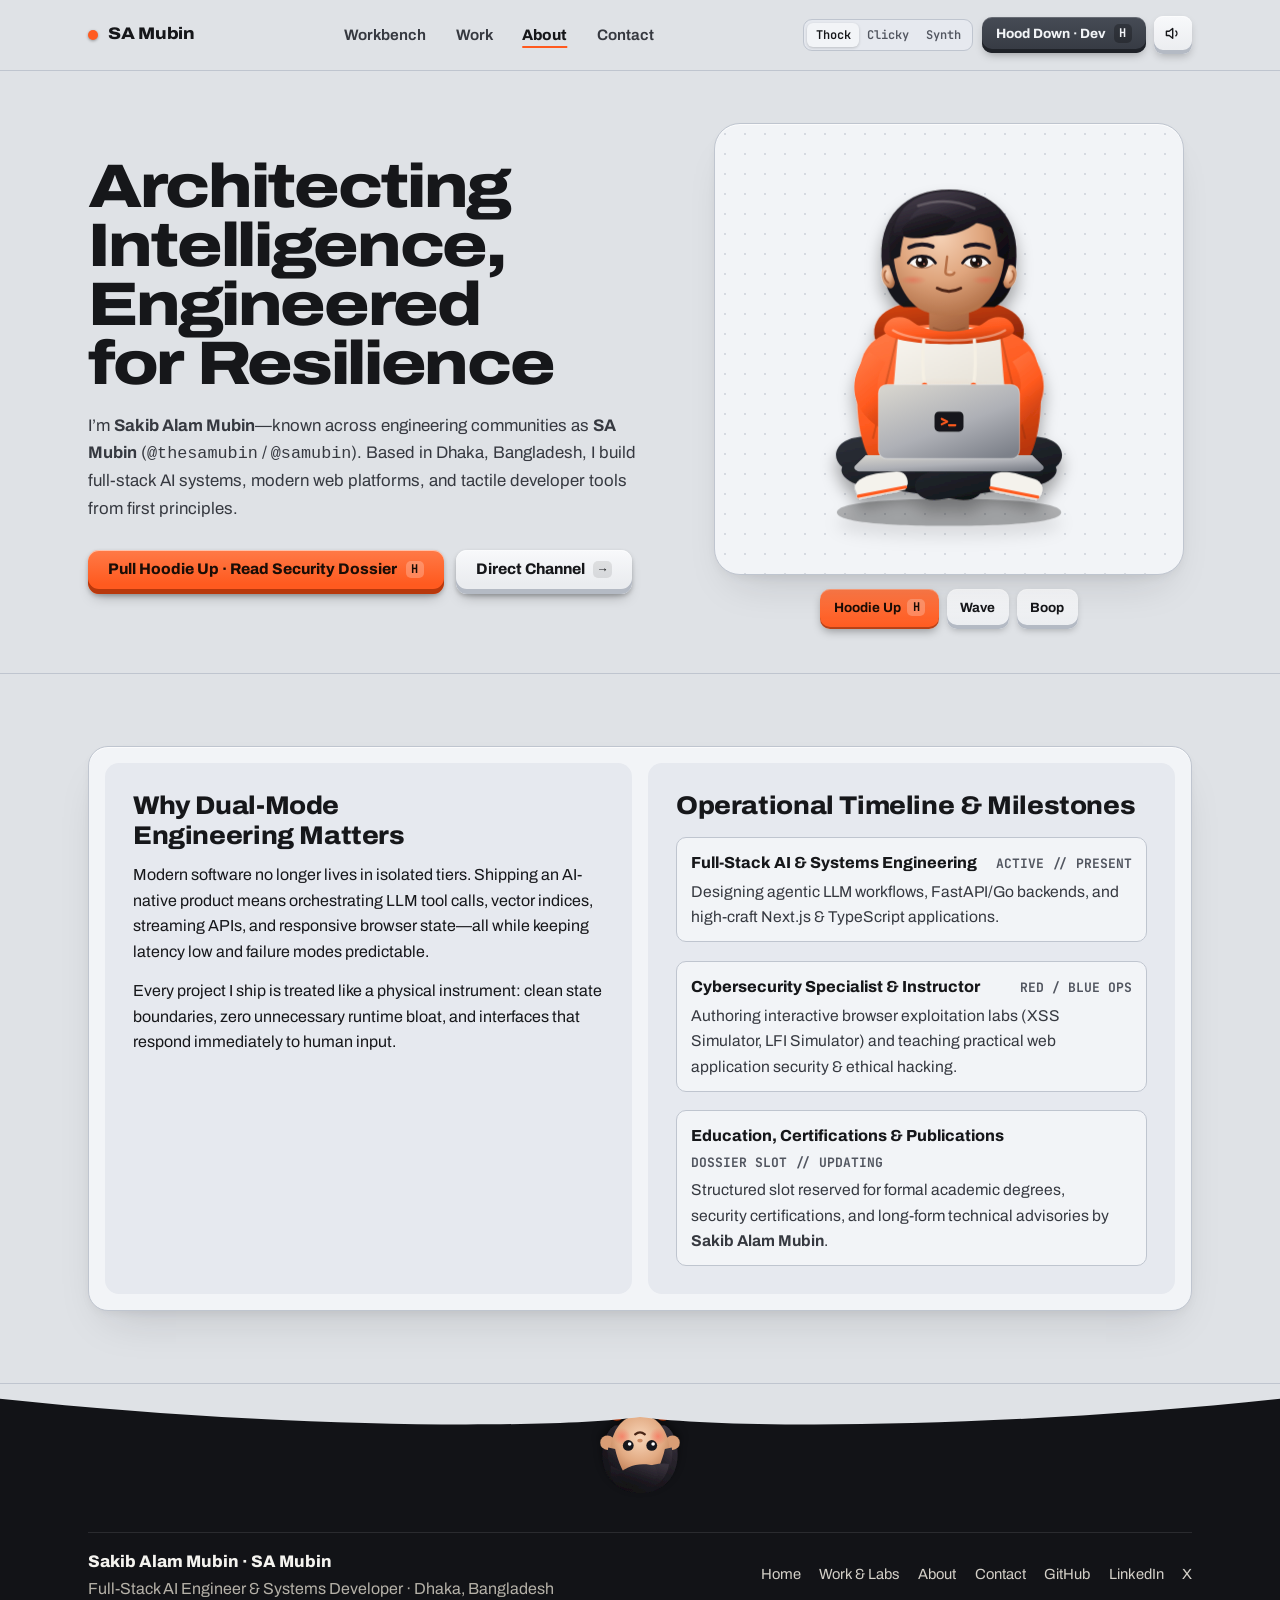
==== commit eac179d1: "Refine dual-mode portfolio experience Refreshes the Aluminium Lab and Safelight Darkroom design syst" ====
--- a/about/index.html
+++ b/about/index.html
@@ -13,20 +13,59 @@
   </script>
   <title>About &amp; Dossier — Sakib Alam Mubin (SA Mubin)</title>
   <meta name="description" content="Biography, engineering philosophy, and cybersecurity background of Sakib Alam Mubin (SA Mubin) — Full-Stack AI Engineer and Ethical Hacker." />
+  <meta name="author" content="Sakib Alam Mubin" />
   <link rel="canonical" href="https://thesamubin.github.io/about/" />
 
   <meta property="og:type" content="profile" />
+  <meta property="og:site_name" content="Sakib Alam Mubin — SA Mubin" />
   <meta property="og:title" content="About Sakib Alam Mubin (SA Mubin) — Engineer &amp; Ethical Hacker" />
   <meta property="og:description" content="Two disciplines, one engineering mindset: building intelligent full-stack systems and securing them against real-world adversaries." />
   <meta property="og:url" content="https://thesamubin.github.io/about/" />
-  <meta property="og:image" content="https://thesamubin.github.io/assets/img/og-card.svg" />
-  <meta name="theme-color" content="#E4E2DD" />
+  <meta property="og:image" content="https://thesamubin.github.io/assets/img/og-card.png" />
+  <meta name="twitter:card" content="summary_large_image" />
+  <meta name="twitter:title" content="About Sakib Alam Mubin (SA Mubin) — Engineer &amp; Ethical Hacker" />
+  <meta name="twitter:description" content="Biography, engineering philosophy, and cybersecurity background of Sakib Alam Mubin (SA Mubin)." />
+  <meta name="twitter:image" content="https://thesamubin.github.io/assets/img/og-card.png" />
+  <meta name="twitter:creator" content="@thesamubin" />
+  <meta name="theme-color" content="#dfe2e6" media="(prefers-color-scheme: light)" />
+  <meta name="theme-color" content="#0b0708" media="(prefers-color-scheme: dark)" />
 
   <link rel="icon" href="/assets/img/favicon.svg" type="image/svg+xml" />
-  <link rel="preconnect" href="https://fonts.googleapis.com" />
-  <link rel="preconnect" href="https://fonts.gstatic.com" crossorigin />
-  <link href="https://fonts.googleapis.com/css2?family=Archivo:wdth,wght@80..120,600..850&amp;family=Plus+Jakarta+Sans:wght@400;500;600;700&amp;family=JetBrains+Mono:wght@400;500;600;700&amp;display=swap" rel="stylesheet" />
+  <link rel="preload" href="/assets/fonts/archivo-var-latin.woff2" as="font" type="font/woff2" crossorigin />
+  <link rel="preload" href="/assets/fonts/jetbrains-mono-var-latin.woff2" as="font" type="font/woff2" crossorigin />
   <link rel="stylesheet" href="/assets/css/site.css" />
+
+  <script type="application/ld+json">
+  {
+    "@context": "https://schema.org",
+    "@graph": [
+      {
+        "@type": "Person",
+        "@id": "https://thesamubin.github.io/#person",
+        "name": "Sakib Alam Mubin",
+        "alternateName": ["SA Mubin", "S. A. Mubin", "samubin", "thesamubin"],
+        "url": "https://thesamubin.github.io/",
+        "jobTitle": "Full-Stack AI Engineer & Cybersecurity Specialist",
+        "email": "mailto:hello@samubin.com",
+        "sameAs": [
+          "https://github.com/thesamubin",
+          "https://www.linkedin.com/in/samubin/",
+          "https://x.com/thesamubin",
+          "https://www.youtube.com/@thesamubin",
+          "https://www.facebook.com/thesamubin",
+          "https://www.instagram.com/thesamubin/"
+        ]
+      },
+      {
+        "@type": "ProfilePage",
+        "@id": "https://thesamubin.github.io/about/#profilepage",
+        "url": "https://thesamubin.github.io/about/",
+        "name": "About & Dossier — Sakib Alam Mubin (SA Mubin)",
+        "mainEntity": { "@id": "https://thesamubin.github.io/#person" }
+      }
+    ]
+  }
+  </script>
 </head>
 <body data-page="about">
   <a class="skip-link" href="#main">Skip to main content</a>
@@ -70,9 +109,14 @@
         </button>
 
         <button class="tool" type="button" data-sound-toggle aria-pressed="true" aria-label="Mute keyboard and UI sound" title="Toggle mechanical audio">
-          <svg viewBox="0 0 24 24" width="18" height="18" fill="none" stroke="currentColor" stroke-width="2" aria-hidden="true">
+          <svg class="ico-on" viewBox="0 0 24 24" width="18" height="18" fill="none" stroke="currentColor" stroke-width="2" stroke-linecap="round" stroke-linejoin="round" aria-hidden="true">
             <path d="M11 5L6 9H2v6h4l5 4V5z"/>
             <path d="M15.54 8.46a5 5 0 0 1 0 7.07"/>
+          </svg>
+          <svg class="ico-off" viewBox="0 0 24 24" width="18" height="18" fill="none" stroke="currentColor" stroke-width="2" stroke-linecap="round" stroke-linejoin="round" aria-hidden="true">
+            <path d="M11 5L6 9H2v6h4l5 4V5z"/>
+            <path d="M22 9l-6 6"/>
+            <path d="M16 9l6 6"/>
           </svg>
         </button>
       </div>
@@ -184,7 +228,7 @@
                   <span class="trace-meta">DOSSIER SLOT // UPDATING</span>
                 </div>
                 <p class="index-desc">
-                  Structured slot reserved for formal academic degrees, security certifications, and long-form technical advisories by <strong>Sakib Alam Mubin</strong>.
+                  Structured slot reserved for formal academic degrees, security certifications, and long-form technical advisories by <strong>Sakib Alam&nbsp;Mubin</strong>.
                 </p>
               </li>
             </ul>
--- a/assets/css/site.css
+++ b/assets/css/site.css
@@ -94,9 +94,9 @@
   --line: #2e1b1e;
   --line-strong: #46262a;
 
-  --accent: #e0352b;
-  --accent-side: #8f1b14;
-  --accent-ink: #faf0ee;
+  --accent: #c42018;
+  --accent-side: #7f130d;
+  --accent-ink: #fff8f7;
   --accent-text: #ff6e63;
 
   --cap-daily-top: #2b1719;
@@ -116,8 +116,8 @@
 
   --shadow-enclosure:
     inset 0 1px 0 rgba(255, 190, 180, 0.08),
-    0 28px 56px -22px rgba(0, 0, 0, 0.88),
-    0 6px 16px -4px rgba(0, 0, 0, 0.7);
+    0 16px 34px -16px rgba(0, 0, 0, 0.84),
+    0 4px 12px -4px rgba(0, 0, 0, 0.65);
 
   --stretch-display: 84%;
   --stretch-head: 88%;
@@ -153,6 +153,7 @@
   scroll-behavior: smooth;
   caret-color: var(--accent);
   scrollbar-color: var(--line-strong) var(--ground);
+  overflow-x: clip;
 }
 
 body {
@@ -161,7 +162,7 @@
   flex-direction: column;
   background-color: var(--ground);
   color: var(--ink);
-  overflow-x: hidden;
+  overflow-x: clip;
   transition:
     background-color 480ms var(--ease-out),
     color 360ms var(--ease-out);
@@ -223,6 +224,55 @@
   padding-inline: 1.5rem;
 }
 
+@media (max-width: 480px) {
+  .wrap {
+    padding-inline: 1rem;
+  }
+  .hero {
+    padding-block: 36px 30px;
+  }
+  .page-head {
+    padding-block: 36px 26px;
+  }
+  .section {
+    padding-block: 46px;
+  }
+  .split-enclosure,
+  .exp-matrix,
+  .dispatch-console {
+    padding: 10px;
+    border-radius: 16px;
+    gap: 12px;
+  }
+  .split-pane,
+  .exp-channel,
+  .dispatch-bay {
+    padding: 16px 14px;
+    border-radius: 12px;
+  }
+  .ledger-row {
+    padding: 14px 12px;
+    border-radius: 11px;
+  }
+  .index-row {
+    padding: 1.15rem 0.95rem;
+  }
+  .avatar-dock {
+    gap: 0.5rem;
+  }
+  .dock-btn {
+    min-height: 42px;
+    padding: 0.52rem 0.88rem 0.7rem;
+    font-size: 0.86rem;
+  }
+}
+
+@media (max-width: 360px) {
+  .wrap {
+    padding-inline: 0.875rem;
+  }
+}
+
 @media (min-width: 768px) {
   .wrap {
     padding-inline: 2.5rem;
@@ -278,9 +328,6 @@
 .hero-name .accent {
   color: var(--accent-text);
 }
-html[data-mode="hack"] .hero-name .accent {
-  color: var(--accent);
-}
 
 h2,
 .section-title {
@@ -304,6 +351,7 @@
 
 p {
   max-width: 66ch;
+  text-wrap: pretty;
 }
 
 .is-crypt {
@@ -333,7 +381,7 @@
   align-items: center;
   gap: 0.65rem;
   font-weight: 800;
-  font-stretch: 112%;
+  font-stretch: var(--stretch-head);
   font-size: 1.05rem;
   letter-spacing: -0.02em;
   text-decoration: none;
@@ -407,11 +455,11 @@
 
 html[data-mode="hack"] .mode-switch {
   color: var(--accent-ink);
-  background: linear-gradient(180deg, #ef4338, var(--accent));
+  background: linear-gradient(180deg, #d12820, var(--accent));
   box-shadow:
     inset 0 1px 0 rgba(255, 255, 255, 0.25),
-    inset 0 -4px 0 var(--accent-side),
-    0 5px 12px -3px rgba(0, 0, 0, 0.65);
+    inset 0 -3px 0 rgba(0, 0, 0, 0.45),
+    0 4px 10px -3px rgba(0, 0, 0, 0.65);
 }
 
 .mode-switch:active {
@@ -507,9 +555,96 @@
   .mode-kbd {
     display: none;
   }
+}
+
+@media (max-width: 640px) {
   .site-header .wrap {
-    flex-wrap: wrap;
-    padding-block: 0.55rem;
+    display: grid;
+    grid-template-columns: 1fr auto;
+    grid-template-rows: auto auto;
+    align-items: center;
+    gap: 0.5rem 0.75rem;
+    padding-block: 0.5rem;
+    min-height: auto;
+  }
+  .brand {
+    grid-column: 1;
+    grid-row: 1;
+  }
+  .header-tools {
+    grid-column: 2;
+    grid-row: 1;
+    gap: 0.4rem;
+  }
+  .site-nav {
+    grid-column: 1 / -1;
+    grid-row: 2;
+    display: flex;
+    justify-content: flex-start;
+    gap: 0.35rem;
+    width: 100%;
+    overflow-x: auto;
+    -webkit-overflow-scrolling: touch;
+    scrollbar-width: none;
+    padding-bottom: 2px;
+    padding-inline-end: 1.5rem;
+    -webkit-mask-image: linear-gradient(to right, black calc(100% - 24px), transparent 100%);
+    mask-image: linear-gradient(to right, black calc(100% - 24px), transparent 100%);
+  }
+  .site-nav::-webkit-scrollbar {
+    display: none;
+  }
+  .site-nav a {
+    padding: 0.4rem 0.55rem;
+    font-size: 0.88rem;
+    white-space: nowrap;
+    min-height: 38px;
+    display: inline-flex;
+    align-items: center;
+    flex-shrink: 0;
+  }
+  .mode-switch {
+    padding: 0.4rem 0.65rem 0.52rem;
+    font-size: 0.78rem;
+    min-height: 38px;
+  }
+  .tool {
+    width: 2.35rem;
+    height: 2.35rem;
+    min-width: 38px;
+    min-height: 38px;
+  }
+}
+
+@media (max-width: 420px) {
+  .site-header .wrap {
+    gap: 0.4rem 0.5rem;
+  }
+  .brand {
+    font-size: 0.98rem;
+  }
+  .header-tools {
+    gap: 0.35rem;
+  }
+  .mode-switch {
+    padding: 0.36rem 0.54rem 0.48rem;
+    font-size: 0.74rem;
+  }
+  .tool {
+    width: 2.2rem;
+    height: 2.2rem;
+    min-width: 36px;
+    min-height: 36px;
+  }
+}
+
+@media (max-width: 360px) {
+  .brand {
+    font-size: 0.92rem;
+  }
+  .mode-switch {
+    padding: 0.34rem 0.46rem 0.44rem;
+    font-size: 0.71rem;
   }
 }
 
@@ -564,18 +699,36 @@
     0 2px 4px -2px rgba(0, 0, 0, 0.35);
 }
 
-.key--accent {
+.key--accent,
+.key[data-mode-set][aria-pressed="true"] {
   --cap-top: #ff7a47;
   --cap-bg: var(--accent);
   --cap-side: var(--accent-side);
   --cap-ink: var(--accent-ink);
 }
 
-html[data-mode="hack"] .key--accent {
-  --cap-top: #f2483e;
+html[data-mode="hack"] .key--accent,
+html[data-mode="hack"] .key[data-mode-set][aria-pressed="true"] {
+  --cap-top: #d12820;
   --cap-bg: var(--accent);
   --cap-side: var(--accent-side);
   --cap-ink: var(--accent-ink);
+}
+
+.key-led {
+  width: 0.48rem;
+  height: 0.48rem;
+  border-radius: 50%;
+  background: var(--accent);
+  opacity: 0.55;
+  flex-shrink: 0;
+  transition: background-color 160ms, opacity 160ms, box-shadow 160ms;
+}
+
+.key[data-mode-set][aria-pressed="true"] .key-led {
+  background: currentColor;
+  opacity: 0.95;
+  box-shadow: 0 0 6px rgba(255, 255, 255, 0.45);
 }
 
 .key--slate {
@@ -590,10 +743,48 @@
   height: 1.05rem;
 }
 
+.kbd {
+  font-family: var(--mono);
+  font-size: 0.75rem;
+  font-weight: 700;
+  padding: 0.08rem 0.34rem;
+  border-radius: 5px;
+  background: rgba(0, 0, 0, 0.09);
+  color: inherit;
+  line-height: 1.25;
+}
+
+.key--accent .kbd,
+.key[data-mode-set][aria-pressed="true"] .kbd,
+.dock-btn--hood .kbd {
+  background: rgba(255, 255, 255, 0.24);
+}
+
+html[data-mode="hack"] .kbd {
+  background: rgba(255, 255, 255, 0.12);
+}
+
+html[data-mode="hack"] .key--accent .kbd,
+html[data-mode="hack"] .key[data-mode-set][aria-pressed="true"] .kbd,
+html[data-mode="hack"] .dock-btn--hood .kbd {
+  background: rgba(0, 0, 0, 0.24);
+}
+
+kbd {
+  font-family: var(--mono);
+  font-size: 0.85em;
+  font-weight: 700;
+  padding: 0.08rem 0.38rem;
+  border-radius: 5px;
+  background: var(--surface-2);
+  border: 1px solid var(--line-strong);
+  color: var(--ink);
+}
+
 /* ---------- 8. Hero Section & Articulated Teenage Cartoon Avatar ---------- */
 .hero {
   position: relative;
-  padding: 52px 24px 44px;
+  padding: 52px 0 44px;
   border-bottom: 1px solid var(--line);
 }
 
@@ -611,11 +802,8 @@
   font-size: clamp(1.08rem, 1.6vw, 1.32rem);
   font-weight: 760;
   color: var(--accent-text);
+  text-wrap: balance;
   margin-bottom: 0.9rem;
-}
-
-html[data-mode="hack"] .hero-role {
-  color: var(--accent);
 }
 
 .hero-lead {
@@ -630,31 +818,6 @@
   margin-top: 1.35rem;
   font-size: 0.88rem;
   color: var(--ink-3);
-}
-
-/* Darkroom secret developer note (develops when safelight beam passes near) */
-html[data-mode="dev"] .darkroom-note {
-  display: none;
-}
-
-.darkroom-note {
-  margin-top: 1rem;
-  padding: 12px 16px;
-  border-radius: 8px;
-  border: 1px dashed var(--line-strong);
-  font-family: var(--mono);
-  font-size: 0.8125rem;
-  color: var(--ink-2);
-  opacity: 0.65;
-  transition: opacity 260ms var(--ease-out), color 260ms, border-color 260ms;
-}
-
-.darkroom-note.is-developed,
-.darkroom-note:hover,
-.darkroom-note:focus-within {
-  opacity: 1;
-  color: var(--accent-text);
-  border-color: var(--accent);
 }
 
 /* Avatar Stage Column */
@@ -842,6 +1005,9 @@
   transform: translate(-50%, -6px);
   opacity: 0;
   pointer-events: none;
+  max-width: calc(100% - 1.5rem);
+  overflow: hidden;
+  text-overflow: ellipsis;
   padding: 0.36rem 0.85rem;
   border-radius: 999px;
   background: var(--ink);
@@ -874,6 +1040,7 @@
   align-items: center;
   gap: 0.4rem;
   padding: 0.48rem 0.85rem 0.68rem;
+  min-height: 40px;
   border-radius: 10px;
   font-family: var(--font);
   font-size: 0.84rem;
@@ -901,6 +1068,11 @@
     0 4px 10px -2px rgba(0, 0, 0, 0.35);
 }
 
+html[data-mode="hack"] .dock-btn--hood {
+  color: var(--accent-ink);
+  background: linear-gradient(180deg, #d12820, var(--accent));
+}
+
 .dock-btn svg {
   width: 0.95rem;
   height: 0.95rem;
@@ -920,7 +1092,7 @@
   position: relative;
   background: var(--ground-alt);
   border-bottom: 1px solid var(--line);
-  padding: 20px 24px 28px;
+  padding: 20px 0 28px;
 }
 
 .keypad-drop-inner {
@@ -933,7 +1105,7 @@
 .rig {
   position: relative;
   height: 235px;
-  touch-action: none;
+  touch-action: pan-y;
 }
 
 .rig-cable {
@@ -989,7 +1161,7 @@
   will-change: transform;
   cursor: grab;
   user-select: none;
-  touch-action: none;
+  touch-action: pan-y;
 }
 
 html[data-mode="hack"] .pad {
@@ -1049,7 +1221,7 @@
   place-items: center;
   font-family: var(--font);
   font-weight: 800;
-  font-stretch: 115%;
+  font-stretch: var(--stretch-head);
   font-size: calc(var(--u) * 0.39);
   color: var(--cap-ink);
   background: linear-gradient(180deg, var(--cap-top), var(--cap-bg) 76%);
@@ -1068,9 +1240,15 @@
   --cap-ink: #f2deda;
 }
 
-.cap--accent,
+.cap--accent {
+  --cap-top: #ff7c4a;
+  --cap-bg: var(--accent);
+  --cap-side: var(--accent-side);
+  --cap-ink: var(--accent-ink);
+}
+
 html[data-mode="hack"] .cap--accent {
-  --cap-top: #ff7c4a;
+  --cap-top: #d12820;
   --cap-bg: var(--accent);
   --cap-side: var(--accent-side);
   --cap-ink: var(--accent-ink);
@@ -1113,7 +1291,7 @@
 
 /* ---------- 10. Signature "Loadout / Arsenal" Mechanical Keyboard Section ---------- */
 .section {
-  padding: 72px 24px;
+  padding: 72px 0;
   border-bottom: 1px solid var(--line);
 }
 
@@ -1136,281 +1314,1136 @@
   max-width: 62ch;
 }
 
-/* Tier Legend in Loadout Header */
-.tier-legend {
-  display: flex;
-  flex-wrap: wrap;
-  align-items: center;
-  gap: 0.85rem;
+/* Recessed Upper Slot for Stack Layer Buttons (Molded Inside the Unified One-Piece Plastic Case) */
+.kb-top-extension {
+  position: absolute;
+  bottom: 100%;
+  left: 50%;
+  translate: -50% 0;
+  z-index: 4;
+  padding: 0;
+}
+
+.kb-top-tabs {
+  position: relative;
+  display: inline-flex;
+  align-items: center;
+  gap: clamp(3px, 0.6vw, 5px);
+  padding: clamp(2.5px, 0.5vw, 4px);
+  border-radius: clamp(6px, 1vw, 8px);
+  background: #1a1c20;
+  box-shadow:
+    inset 0 2px 6px rgba(0, 0, 0, 0.86),
+    0 1px 0 rgba(255, 255, 255, 0.52);
+}
+
+html[data-mode="hack"] .kb-top-tabs {
+  background: #080405;
+  box-shadow:
+    inset 0 2px 6px rgba(0, 0, 0, 0.94),
+    0 1px 0 rgba(255, 110, 99, 0.16);
+}
+
+.stack-pill {
+  appearance: none;
+  border: 0;
+  background: linear-gradient(180deg, #a2a8af 0%, #838991 100%);
+  color: #141619;
+  border-radius: clamp(4.5px, 0.8vw, 6px);
+  padding: clamp(0.18rem, 0.42vw, 0.3rem) clamp(0.36rem, 0.9vw, 0.72rem) clamp(0.22rem, 0.5vw, 0.38rem);
+  display: inline-flex;
+  align-items: center;
+  gap: clamp(0.2rem, 0.48vw, 0.38rem);
+  cursor: pointer;
+  touch-action: pan-y;
+  font-family: var(--font);
+  white-space: nowrap;
+  box-shadow:
+    inset 0 1px 0 rgba(255, 255, 255, 0.5),
+    inset 0 -2px 0 rgba(0, 0, 0, 0.38),
+    0 1px 2px rgba(0, 0, 0, 0.5);
+  transition: transform 90ms var(--ease-out), background 140ms;
+}
+
+html[data-mode="hack"] .stack-pill {
+  background: linear-gradient(180deg, #381d20 0%, #261215 100%);
+  color: #f4dfdc;
+}
+
+.stack-pill:hover {
+  transform: translateY(-1px);
+}
+
+.stack-pill[aria-selected="true"] {
+  background: linear-gradient(180deg, #f28757 0%, #e06a38 100%);
+  color: #1a0c05;
+}
+
+html[data-mode="hack"] .stack-pill[aria-selected="true"] {
+  background: linear-gradient(180deg, #d12820 0%, #b81b14 100%);
+  color: #fff8f7;
+}
+
+.stack-pill-dot {
+  width: clamp(4.5px, 0.75vw, 6px);
+  height: clamp(4.5px, 0.75vw, 6px);
+  border-radius: 50%;
+  background: var(--accent);
+  flex-shrink: 0;
+}
+
+.stack-pill[aria-selected="true"] .stack-pill-dot {
+  background: currentColor;
+}
+
+.stack-pill-code {
   font-family: var(--mono);
-  font-size: 0.8125rem;
-  color: var(--ink-2);
-}
-
-.tier-item {
+  font-size: clamp(0.7rem, 0.95vw, 0.74rem);
+  font-weight: 800;
+}
+
+.stack-pill-label {
+  font-size: clamp(0.7rem, 1vw, 0.78rem);
+  font-weight: 800;
+  letter-spacing: -0.01em;
+}
+
+/* Custom Hanging 3D Keyboard Rig: Dual Identical Power Cables (Left unplugs on strong pull!) */
+.hanging-kb-rig {
+  position: relative;
+  max-width: 780px;
+  margin-inline: auto;
+  padding-top: clamp(64px, 10vw, 84px);
+  padding-bottom: clamp(78px, 14vw, 118px);
+}
+
+.kb-cables {
+  position: absolute;
+  top: 0;
+  left: 0;
+  width: 100%;
+  height: 155px;
+  overflow: visible;
+  pointer-events: none;
+  z-index: 1;
+}
+
+.power-mount {
+  fill: #2d3139;
+  stroke: rgba(0, 0, 0, 0.45);
+  stroke-width: 1.5px;
+}
+
+/* Unplugged Left USB-C Connector Tip at the end of the loose left cable */
+.free-usb-plug {
+  opacity: 0;
+  pointer-events: none;
+  transition: opacity 110ms var(--ease-out);
+}
+
+.hanging-kb-rig.is-left-released .free-usb-plug {
+  opacity: 1;
+  pointer-events: auto;
+  cursor: pointer;
+}
+
+.free-usb-boot {
+  fill: #1b1d22;
+}
+
+.free-usb-collar {
+  fill: #7f8693;
+  stroke: #23262d;
+  stroke-width: 1px;
+}
+
+.free-usb-housing {
+  fill: #b8bec9;
+  stroke: #20232a;
+  stroke-width: 1px;
+}
+
+.free-usb-pin {
+  fill: #d4af37;
+  stroke: #382f10;
+  stroke-width: 1px;
+}
+
+/* Real 3D Miniature Mechanical Keyboard Case (Unified One-Piece Injection-Molded SVG Shell) */
+.kb-shell {
+  position: relative;
+  z-index: 2;
+  padding: clamp(4.5px, 0.9vw, 7px) clamp(4.5px, 0.9vw, 7px) clamp(7.5px, 1.4vw, 11px);
+  border-radius: 15px;
+  background: transparent;
+  border: 0;
+  overflow: visible;
+  transform-origin: 86% 0;
+  will-change: transform;
+  cursor: grab;
+  user-select: none;
+  touch-action: pan-y;
+}
+
+.kb-shell.is-dragging {
+  cursor: grabbing;
+}
+
+.kb-case-svg {
+  position: absolute;
+  left: 0;
+  top: -54px;
+  width: 100%;
+  height: calc(100% + 62px);
+  overflow: visible;
+  pointer-events: none;
+  z-index: 1;
+  filter: drop-shadow(0 22px 26px rgba(0, 0, 0, 0.32)) drop-shadow(0 6px 12px rgba(0, 0, 0, 0.2));
+}
+
+html[data-mode="hack"] .kb-case-svg {
+  filter: drop-shadow(0 26px 32px rgba(0, 0, 0, 0.72)) drop-shadow(0 8px 14px rgba(0, 0, 0, 0.45));
+}
+
+.kb-case-lip {
+  fill: #9c978b;
+}
+
+html[data-mode="hack"] .kb-case-lip {
+  fill: #080304;
+}
+
+.kb-case-body {
+  fill: url(#kbCaseGradDev);
+}
+
+html[data-mode="hack"] .kb-case-body {
+  fill: url(#kbCaseGradHack);
+}
+
+.kb-case-spec {
+  fill: none;
+  stroke: rgba(255, 255, 255, 0.86);
+  stroke-width: 2.2px;
+  stroke-linecap: round;
+  stroke-linejoin: round;
+}
+
+html[data-mode="hack"] .kb-case-spec {
+  stroke: rgba(255, 120, 110, 0.22);
+}
+
+.kb-case-border {
+  fill: none;
+  stroke: rgba(0, 0, 0, 0.24);
+  stroke-width: 1.15px;
+  stroke-linejoin: round;
+}
+
+html[data-mode="hack"] .kb-case-border {
+  stroke: rgba(229, 57, 45, 0.36);
+}
+
+/* Dual Left & Right Metal USB-C Power Ports & Connectors */
+.kb-usb-port {
+  position: absolute;
+  top: 0;
+  translate: -50% 0;
+  z-index: 0;
+  display: flex;
+  flex-direction: column;
+  align-items: center;
+  pointer-events: none;
+}
+
+.kb-usb-port--left {
+  left: 14%;
+}
+
+.kb-usb-port--right {
+  left: 86%;
+}
+
+.kb-usb-socket {
+  position: absolute;
+  top: -4px;
+  width: 26px;
+  height: 5px;
+  border-radius: 3px 3px 0 0;
+  background: #20232a;
+  border: 1px solid rgba(255, 255, 255, 0.25);
+}
+
+.kb-usb-plug {
+  position: relative;
+  top: -24px;
+  display: flex;
+  flex-direction: column;
+  align-items: center;
+  transition: opacity 110ms var(--ease-out);
+}
+
+.hanging-kb-rig.is-left-released .kb-usb-port--left .kb-usb-plug {
+  opacity: 0;
+}
+
+.usb-tip-anchor {
+  width: 4px;
+  height: 2px;
+  display: block;
+}
+
+.usb-boot {
+  width: 11px;
+  height: 8px;
+  border-radius: 3px 3px 0 0;
+  background: #1b1d22;
+}
+
+.usb-collar {
+  width: 16px;
+  height: 5px;
+  background: linear-gradient(90deg, #525761, #a3a9b5 50%, #525761);
+  border: 1px solid #23262d;
+}
+
+.usb-housing {
+  width: 24px;
+  height: 12px;
+  border-radius: 4px 4px 2px 2px;
+  background: linear-gradient(90deg, #7d838f, #cfd4de 48%, #686e7a);
+  border: 1px solid #20232a;
+  display: grid;
+  place-items: center;
+  box-shadow: 0 2px 4px rgba(0, 0, 0, 0.4);
+}
+
+.usb-led {
+  width: 9px;
+  height: 3px;
+  border-radius: 2px;
+  background: #4ade80;
+}
+
+html[data-mode="hack"] .usb-led {
+  background: var(--accent);
+}
+
+/* Deep Dark Recessed Switch Plate Cavity (4 Rows Total: Preserves Exact Layout Across All Screen Sizes) */
+.kb-plate {
+  position: relative;
+  z-index: 3;
+  padding: clamp(3px, 0.75vw, 6px);
+  border-radius: clamp(6px, 1.3vw, 10px);
+  background: #1a1c20;
+  box-shadow:
+    inset 0 3px 8px rgba(0, 0, 0, 0.88),
+    0 1px 0 rgba(255, 255, 255, 0.45);
+  display: flex;
+  flex-direction: column;
+  gap: clamp(2.5px, 0.65vw, 5px);
+  perspective: 1100px;
+}
+
+html[data-mode="hack"] .kb-plate {
+  background: #080405;
+  box-shadow:
+    inset 0 3px 8px rgba(0, 0, 0, 0.95),
+    0 1px 0 rgba(255, 110, 99, 0.14);
+}
+
+.kb-top-grid {
+  display: grid;
+  grid-template-columns: 1.18fr 7fr;
+  gap: clamp(2.5px, 0.65vw, 5px);
+  align-items: stretch;
+}
+
+.kb-layer-bank {
+  display: grid;
+  grid-template-rows: repeat(3, 1fr);
+  gap: clamp(2.5px, 0.65vw, 5px);
+  min-width: 0;
+}
+
+.kb-matrix {
+  display: grid;
+  grid-template-rows: repeat(3, 1fr);
+  gap: clamp(2.5px, 0.65vw, 5px);
+  transform-style: preserve-3d;
+  min-width: 0;
+}
+
+.kb-caps {
+  display: grid;
+  grid-template-columns: repeat(7, minmax(0, 1fr));
+  gap: clamp(2.5px, 0.65vw, 5px);
+  transform-style: preserve-3d;
+  min-width: 0;
+}
+
+/* 4th Row (Bottom Row with Fn, Win[Yellow], Alt, Orange Spacebar, Back[Cream], Mode) */
+.kb-bottom-row {
+  display: grid;
+  grid-template-columns: 1fr 1fr 1fr 2.7fr 1.65fr 1.25fr;
+  gap: clamp(2.5px, 0.65vw, 5px);
+  min-width: 0;
+}
+
+/* Dynamic 3D Mechanical Keycap Tumbler & Ripple Wave */
+.kb-cap.is-flipping {
+  animation: kb-cap-tumble 380ms var(--ease-out) both;
+  animation-delay: var(--k-delay, 0ms);
+  will-change: transform, filter;
+  pointer-events: none;
+  transform-origin: 50% 50% -8px;
+}
+
+@keyframes kb-cap-tumble {
+  0% {
+    transform: rotateX(0deg) scale(1);
+    filter: brightness(1);
+  }
+  42% {
+    transform: rotateX(-88deg) translateY(3px) scale(0.92);
+    filter: brightness(0.65);
+  }
+  50% {
+    transform: rotateX(88deg) translateY(-3px) scale(0.92);
+    filter: brightness(1.28);
+  }
+  78% {
+    transform: rotateX(-12deg) translateY(1.5px) scale(1.03);
+    filter: brightness(1.05);
+  }
+  90% {
+    transform: rotateX(3deg) translateY(-0.5px) scale(0.995);
+    filter: brightness(1);
+  }
+  100% {
+    transform: rotateX(0deg) translateY(0) scale(1);
+    filter: none;
+  }
+}
+
+/* Sympathetic Mechanical Re-seat Bounce for SAMUBIN Cipher Keys */
+.kb-cap.is-settling {
+  animation: kb-cap-settle 320ms var(--ease-smooth) both;
+  animation-delay: var(--k-delay, 0ms);
+  will-change: transform;
+}
+
+@keyframes kb-cap-settle {
+  0% {
+    transform: translateY(0) scale(1);
+  }
+  38% {
+    transform: translateY(3.5px) scale(0.96);
+    filter: brightness(0.88);
+  }
+  72% {
+    transform: translateY(-1.5px) scale(1.015);
+    filter: brightness(1.08);
+  }
+  100% {
+    transform: translateY(0) scale(1);
+    filter: none;
+  }
+}
+
+/* Tactile Modifier Key Latch Punch (Esc, Tab, Shift) */
+.kb-mod.is-punching {
+  animation: kb-mod-punch 260ms var(--ease-out) both;
+}
+
+@keyframes kb-mod-punch {
+  0% {
+    transform: translateY(0) scale(1);
+  }
+  45% {
+    transform: translateY(4px) scale(0.95);
+  }
+  100% {
+    transform: translateY(2px) scale(1);
+  }
+}
+
+@media (prefers-reduced-motion: reduce) {
+  .kb-cap.is-flipping,
+  .kb-cap.is-settling,
+  .kb-mod.is-punching {
+    animation: none !important;
+  }
+}
+
+/* ==========================================================================
+   TRUE 3D SCULPTED TRAPEZOIDAL KEYCAPS (Matching Reference Photo)
+   - Outer .kb-cap forms the tapered 3D beveled keycap skirt (top/left/right/bottom walls)
+   - Inner .kb-cap-dish forms the recessed concave top surface with icon + tech name
+   ========================================================================== */
+.kb-cap {
+  /* Default Cool Machined Grey Keycap (like Q W E R T Y alphas in the reference photo) */
+  --dish-top: #aeb4bb;
+  --dish-bg: #999fa6;
+  --skirt-top: #7f858c;
+  --skirt-bot: #5c6168;
+  --cap-ink: #17191c;
+
+  position: relative;
+  min-width: 0;
+  appearance: none;
+  border: 0;
+  outline: none;
+  cursor: pointer;
+  touch-action: pan-y;
+  min-height: clamp(34px, 7.6vw, 62px);
+  padding: clamp(2px, 0.4vw, 3px) clamp(2px, 0.6vw, 5px) clamp(4px, 1vw, 8px);
+  border-radius: clamp(5px, 1vw, 8px);
+  color: var(--cap-ink);
+  background: linear-gradient(180deg, var(--skirt-top) 0%, var(--skirt-bot) 100%);
+  box-shadow:
+    inset 0 1px 0 rgba(255, 255, 255, 0.32),
+    inset 0 -2px 0 rgba(0, 0, 0, 0.42),
+    0 3px 4px rgba(0, 0, 0, 0.72);
+  display: flex;
+  align-items: stretch;
+  justify-content: stretch;
+  transition:
+    transform 95ms cubic-bezier(0.22, 1, 0.36, 1),
+    padding 95ms cubic-bezier(0.22, 1, 0.36, 1),
+    box-shadow 95ms ease,
+    filter 95ms ease;
+}
+
+.kb-cap-dish {
+  width: 100%;
+  min-width: 0;
+  border-radius: clamp(3.5px, 0.65vw, 5px);
+  background: linear-gradient(180deg, var(--dish-top) 0%, var(--dish-bg) 100%);
+  box-shadow:
+    inset 0 1px 0 rgba(255, 255, 255, 0.62),
+    inset 0 -1px 2px rgba(0, 0, 0, 0.14),
+    0 1px 2px rgba(0, 0, 0, 0.32);
+  padding: clamp(2px, 0.5vw, 4px);
+  display: flex;
+  flex-direction: column;
+  align-items: center;
+  justify-content: center;
+  gap: 2px;
+  overflow: hidden;
+}
+
+/* Warm Cream Keycaps (like S D F G H & Fn / Backcnns in reference photo) */
+.kb-cap--cream {
+  --dish-top: #f5f1e7;
+  --dish-bg: #e7e2d5;
+  --skirt-top: #cbc5b6;
+  --skirt-bot: #a49e8f;
+  --cap-ink: #191b1e;
+}
+
+/* Warm Mustard / Ochre Keycap (like Win key in reference photo) */
+.kb-cap--yellow {
+  --dish-top: #f3d778;
+  --dish-bg: #e4c45a;
+  --skirt-top: #c4a33b;
+  --skirt-bot: #9a7d22;
+  --cap-ink: #1e1806;
+}
+
+/* Darker Slate / Proficient Keycaps */
+.kb-cap--proficient {
+  --dish-top: #8f959d;
+  --dish-bg: #7d838b;
+  --skirt-top: #636870;
+  --skirt-bot: #474b52;
+  --cap-ink: #121417;
+}
+
+/* Persimmon / Terracotta Orange Keycaps (Esc, Scrambled S-A-M-U-B-I-N, & Spacebar) */
+.kb-cap--sam,
+.kb-mod[aria-pressed="true"] {
+  --dish-top: #f28757;
+  --dish-bg: #e27240;
+  --skirt-top: #c45626;
+  --skirt-bot: #963c15;
+  --cap-ink: #1a0c05;
+}
+
+/* Wide 2u Enter Key */
+.kb-cap--enter {
+  grid-column: span 2;
+  --dish-top: #989ea5;
+  --dish-bg: #858b92;
+  --skirt-top: #696f76;
+  --skirt-bot: #4c5157;
+  --cap-ink: #141619;
+}
+
+/* Hack Mode 3D Sculpted Darkroom Keycap Palette */
+html[data-mode="hack"] .kb-cap {
+  --dish-top: #321a1d;
+  --dish-bg: #261316;
+  --skirt-top: #1b0c0e;
+  --skirt-bot: #0f0607;
+  --cap-ink: #f3dfdc;
+}
+
+html[data-mode="hack"] .kb-cap--cream {
+  --dish-top: #422226;
+  --dish-bg: #33191c;
+  --skirt-top: #231013;
+  --skirt-bot: #130809;
+  --cap-ink: #faeae7;
+}
+
+html[data-mode="hack"] .kb-cap--yellow {
+  --dish-top: #f4a83a;
+  --dish-bg: #db8e22;
+  --skirt-top: #b36e10;
+  --skirt-bot: #804b06;
+  --cap-ink: #180e02;
+}
+
+html[data-mode="hack"] .kb-cap--sam,
+html[data-mode="hack"] .kb-mod[aria-pressed="true"],
+html[data-mode="hack"] .kb-cap--enter {
+  --dish-top: #d12820;
+  --dish-bg: #b81b14;
+  --skirt-top: #8f140e;
+  --skirt-bot: #610c08;
+  --cap-ink: #fff8f7;
+}
+
+/* Left Modifier Keys (Esc, Tab, Shift) */
+.kb-mod-dish {
+  align-items: center;
+  justify-content: center;
+  padding: clamp(2px, 0.5vw, 5px) clamp(2px, 0.6vw, 7px);
+  text-align: center;
+}
+
+.kb-mod-top {
   display: inline-flex;
   align-items: center;
-  gap: 0.4rem;
-}
-
-.tier-swatch {
-  width: 12px;
-  height: 12px;
-  border-radius: 3px;
-  border: 1px solid var(--line-strong);
-}
-.tier-swatch--daily {
-  background: var(--cap-daily-bg);
-}
-.tier-swatch--prof {
-  background: var(--cap-prof-bg);
-}
-.tier-swatch--fam {
-  background: var(--cap-fam-bg);
-}
-
-/* Custom Keyboard Chassis Enclosure */
-.kb-shell {
+  gap: clamp(0.16rem, 0.4vw, 0.35rem);
+}
+
+.kb-mod-led {
+  width: clamp(4px, 0.75vw, 6px);
+  height: clamp(4px, 0.75vw, 6px);
+  border-radius: 50%;
+  background: var(--accent);
+  flex-shrink: 0;
+}
+
+.kb-mod[aria-pressed="true"] .kb-mod-led {
+  background: currentColor;
+}
+
+.kb-mod-code {
+  font-family: var(--font);
+  font-weight: 800;
+  font-size: clamp(0.7rem, 1.12vw, 0.86rem);
+  letter-spacing: -0.01em;
+  white-space: nowrap;
+}
+
+/* Large Centered Tech Icon inside the 3D Dish; Short Tech Name Appears ONLY in Floating Top Badge on Hover */
+.kb-cap-ico {
+  width: clamp(1rem, 2.75vw, 2.15rem);
+  height: clamp(1rem, 2.75vw, 2.15rem);
+  flex-shrink: 0;
+}
+
+.kb-sam-char {
+  font-family: var(--font);
+  font-weight: 850;
+  font-stretch: var(--stretch-display);
+  font-size: clamp(0.8rem, 1.85vw, 1.42rem);
+  letter-spacing: -0.02em;
+  line-height: 1;
+}
+
+.kb-cap--enter .kb-sam-char {
+  font-family: var(--font);
+  font-stretch: var(--stretch-head);
+  font-size: clamp(0.7rem, 1.28vw, 0.98rem);
+  font-weight: 800;
+  white-space: nowrap;
+}
+
+.kb-bot-main {
+  font-family: var(--font);
+  font-size: clamp(0.7rem, 1.14vw, 0.88rem);
+  font-weight: 800;
+  line-height: 1.05;
+  white-space: nowrap;
+}
+
+/* Center 3D Spacebar Dish (Only says "Space") */
+.kb-space-dish {
+  flex-direction: column;
+  justify-content: center;
+  gap: clamp(2px, 0.45vw, 4px);
+}
+
+.kb-space-barline {
+  width: clamp(18px, 4.8vw, 38px);
+  height: 2px;
+  border-radius: 2px;
+  background: currentColor;
+  opacity: 0.45;
+}
+
+.kb-space-text {
+  font-family: var(--font);
+  font-size: clamp(0.7rem, 1.08vw, 0.78rem);
+  font-weight: 800;
+  letter-spacing: 0.01em;
+  white-space: nowrap;
+}
+
+/* Physical 3D Keycap Hover Bump & Click Depression (Uniform Across All Keys) */
+.kb-cap:hover {
+  transform: translateY(-2px);
+  filter: brightness(1.04);
+  box-shadow:
+    inset 0 1px 0 rgba(255, 255, 255, 0.38),
+    inset 0 -2px 0 rgba(0, 0, 0, 0.44),
+    0 5px 8px rgba(0, 0, 0, 0.76);
+}
+
+.kb-cap:focus,
+.kb-cap:focus-visible {
+  outline: none;
+}
+
+.kb-cap:active,
+.kb-cap.is-down {
+  transform: translateY(2.5px);
+  padding-bottom: clamp(2.5px, 0.65vw, 5px);
+  filter: brightness(0.96);
+  box-shadow:
+    inset 0 1px 0 rgba(255, 255, 255, 0.3),
+    0 1px 2px rgba(0, 0, 0, 0.78);
+}
+
+/* Top-Layer Floating Hover Badge (Mounted Outside .kb-plate at z-index: 999 so NEVER Behind Anything!) */
+.kb-hover-tip {
+  position: absolute;
+  left: 0;
+  top: 0;
+  translate: -50% calc(-100% + 4px);
+  z-index: 999;
+  padding: 0.24rem 0.56rem;
+  border-radius: 6px;
+  background: var(--oled-bg);
+  color: var(--oled-ink);
+  border: 1px solid rgba(255, 255, 255, 0.14);
+  font-family: var(--mono);
+  font-size: 0.72rem;
+  font-weight: 700;
+  white-space: nowrap;
+  pointer-events: none;
+  opacity: 0;
+  box-shadow: 0 8px 18px rgba(0, 0, 0, 0.52);
+  transition: opacity 120ms var(--ease-out), translate 120ms var(--ease-out);
+}
+
+.kb-hover-tip.is-visible {
+  opacity: 1;
+  translate: -50% -100%;
+}
+
+@media (max-width: 580px) {
+  .kb-usb-port {
+    scale: 0.72;
+    transform-origin: center top;
+  }
+  .kb-top-tabs {
+    padding: 3px;
+    gap: 3px;
+  }
+  .stack-pill {
+    padding: 0.36rem 0.5rem 0.44rem;
+    min-height: 36px;
+    font-size: 0.7rem;
+    gap: 0.24rem;
+  }
+  .stack-pill-code {
+    display: none;
+  }
+  .kb-bottom-row {
+    grid-template-columns: 1fr 1fr 1fr 2.1fr 2fr 1.5fr;
+  }
+}
+
+/* ---------- 11. Expertise Section: 4-Channel Architectural Bus Matrix ---------- */
+.exp-matrix {
   border-radius: 22px;
   background: var(--surface);
   border: 1px solid var(--line);
   box-shadow: var(--shadow-enclosure);
-  overflow: hidden;
-}
-
-/* Top OLED Telemetry Readout Strip */
-.kb-oled {
+  display: grid;
+  grid-template-columns: repeat(2, minmax(0, 1fr));
+  gap: 16px;
+  padding: 16px;
+}
+
+.exp-channel {
+  position: relative;
+  padding: 26px;
+  border-radius: 16px;
+  background: var(--surface-2);
+  border: 1px solid transparent;
+  display: flex;
+  flex-direction: column;
+  justify-content: space-between;
+  gap: 1.25rem;
+  transition: border-color 180ms var(--ease-out), transform 180ms var(--ease-out), background-color 180ms var(--ease-out);
+}
+
+.exp-channel:hover {
+  border-color: var(--accent);
+  background: var(--surface);
+  transform: translateY(-2px);
+}
+
+.exp-ch-top {
   display: flex;
   flex-wrap: wrap;
   align-items: center;
   justify-content: space-between;
-  gap: 0.75rem;
-  padding: 0.9rem 1.35rem;
-  background: var(--oled-bg);
-  color: var(--oled-ink);
-  border-bottom: 1px solid var(--line);
+  gap: 0.35rem 0.75rem;
+  padding-bottom: 0.85rem;
+  border-bottom: 1px dashed var(--line-strong);
+}
+
+.exp-ch-id {
+  display: inline-flex;
+  align-items: center;
+  gap: 0.5rem;
   font-family: var(--mono);
-  font-size: 0.84rem;
-  font-variant-numeric: tabular-nums;
-}
-
-.oled-main {
-  display: flex;
-  align-items: center;
-  gap: 0.65rem;
-  min-height: 1.4rem;
-}
-
-.oled-dot {
+  font-size: 0.8125rem;
+  font-weight: 700;
+  color: var(--accent-text);
+}
+
+.exp-ch-led {
   width: 8px;
   height: 8px;
   border-radius: 50%;
   background: var(--accent);
-  flex-shrink: 0;
-}
-
-.oled-tag {
-  font-weight: 700;
-  color: var(--oled-muted);
-  padding-right: 0.5rem;
-  border-right: 1px solid rgba(255, 255, 255, 0.16);
-}
-
-.oled-text {
-  font-weight: 600;
+}
+
+.exp-ch-spec {
+  font-family: var(--mono);
+  font-size: 0.75rem;
+  color: var(--ink-3);
+}
+
+.exp-ch-body {
+  display: grid;
+  grid-template-columns: minmax(0, 1fr) 88px;
+  align-items: start;
+  gap: 1.25rem;
+}
+
+.exp-ch-body h3 {
+  margin-bottom: 0.55rem;
+}
+
+.exp-ch-body p {
+  color: var(--ink-2);
+  font-size: 0.96rem;
+  line-height: 1.58;
+}
+
+.exp-ch-Schematic {
+  width: 88px;
+  height: 76px;
+  border-radius: 10px;
+  background: var(--oled-bg);
   color: var(--oled-ink);
-}
-
-/* Recessed Switch Plate */
-.kb-plate {
-  padding: clamp(1rem, 2.2vw, 1.65rem);
-  background: var(--plate);
-  display: flex;
-  flex-direction: column;
-  gap: 0.65rem;
-  perspective: 1100px;
-}
-
-.kb-row {
+  padding: 10px;
   display: grid;
-  grid-template-columns: 116px minmax(0, 1fr);
-  gap: 0.65rem;
-  align-items: stretch;
-  transform-style: preserve-3d;
-  transition: opacity 220ms var(--ease-out), transform 420ms var(--ease-out);
-}
-
-.kb-row.is-dimmed {
-  opacity: 0.32;
-}
-
-/* Split-flap X-axis flip wave during mode morph */
-.kb-row.is-flipping {
-  animation: kb-flap 480ms var(--ease-out);
-}
-
-@keyframes kb-flap {
-  0% {
-    transform: rotateX(0deg);
-  }
-  48% {
-    transform: rotateX(-88deg);
-  }
-  100% {
-    transform: rotateX(0deg);
-  }
-}
-
-/* Left-hand Modifier Key ([LANG], [FRAME], etc.) */
-.kb-mod {
-  appearance: none;
-  border: 0;
-  cursor: pointer;
-  position: relative;
+  place-items: center;
+}
+
+.exp-ch-foot {
+  display: flex;
+  flex-wrap: wrap;
+  align-items: center;
+  justify-content: space-between;
+  gap: 0.5rem;
+  padding-top: 0.75rem;
+  border-top: 1px solid var(--line);
+}
+
+@media (max-width: 900px) {
+  .exp-matrix {
+    grid-template-columns: 1fr;
+  }
+  .exp-ch-body {
+    grid-template-columns: 1fr;
+  }
+}
+
+/* ---------- 12. Projects Section: Visual Hardware Cartridge Showcase ---------- */
+.proj-grid {
+  display: grid;
+  grid-template-columns: repeat(2, minmax(0, 1fr));
+  gap: 20px;
+}
+
+.proj-card {
+  border-radius: 20px;
+  background: var(--surface);
+  border: 1px solid var(--line);
+  box-shadow: var(--shadow-enclosure);
+  padding: 16px;
   display: flex;
   flex-direction: column;
   justify-content: space-between;
-  align-items: flex-start;
-  padding: 0.6rem 0.75rem 0.85rem;
-  border-radius: 10px;
-  text-align: left;
-  color: var(--cap-prof-ink);
-  background: linear-gradient(180deg, var(--cap-prof-top), var(--cap-prof-bg));
-  box-shadow:
-    inset 0 1px 0 rgba(255, 255, 255, 0.16),
-    inset 0 -5px 0 var(--cap-prof-side),
-    0 3px 6px rgba(0, 0, 0, 0.3);
-  transition: transform 75ms var(--ease-out), box-shadow 75ms;
-}
-
-.kb-mod:active,
-.kb-mod[aria-pressed="true"] {
-  transform: translateY(2px);
-  background: linear-gradient(180deg, #ff7a47, var(--accent));
-  color: var(--accent-ink);
-  box-shadow:
-    inset 0 1px 0 rgba(255, 255, 255, 0.3),
-    inset 0 -2px 0 var(--accent-side);
-}
-
-.kb-mod-led {
-  width: 6px;
-  height: 6px;
+  gap: 1.15rem;
+  transition: border-color 180ms var(--ease-out), transform 180ms var(--ease-out);
+}
+
+.proj-card:hover {
+  border-color: var(--accent);
+  transform: translateY(-2px);
+}
+
+.proj-viewport {
+  position: relative;
+  min-height: 196px;
+  border-radius: 14px;
+  background: var(--oled-bg);
+  color: var(--oled-ink);
+  box-shadow: inset 0 2px 6px rgba(0, 0, 0, 0.32);
+  padding: 16px;
+  overflow: hidden;
+  display: flex;
+  flex-direction: column;
+  justify-content: space-between;
+  gap: 0.5rem;
+}
+
+.proj-vp-bar {
+  display: flex;
+  flex-wrap: wrap;
+  align-items: center;
+  justify-content: space-between;
+  gap: 0.25rem 0.5rem;
+  font-family: var(--mono);
+  font-size: 0.75rem;
+  color: var(--oled-muted);
+}
+
+.proj-vp-art {
+  width: 100%;
+  height: 128px;
+}
+
+.proj-content {
+  padding: 6px 8px;
+}
+
+.proj-content h3 {
+  margin-bottom: 0.5rem;
+}
+
+.proj-content p {
+  color: var(--ink-2);
+  font-size: 0.96rem;
+  line-height: 1.58;
+}
+
+.proj-foot {
+  padding: 8px;
+  display: flex;
+  flex-wrap: wrap;
+  align-items: center;
+  justify-content: space-between;
+  gap: 0.85rem;
+  border-top: 1px solid var(--line);
+}
+
+@media (max-width: 900px) {
+  .proj-grid {
+    grid-template-columns: 1fr;
+  }
+}
+
+/* ---------- 13. Experience Section: PCB Signal-Trace Career Ledger ---------- */
+.ledger-enclosure {
+  border-radius: 22px;
+  background: var(--surface);
+  border: 1px solid var(--line);
+  box-shadow: var(--shadow-enclosure);
+  padding: 20px;
+  display: flex;
+  flex-direction: column;
+  gap: 16px;
+}
+
+.ledger-row {
+  position: relative;
+  display: grid;
+  grid-template-columns: 210px minmax(0, 1fr) auto;
+  align-items: start;
+  gap: 1.5rem;
+  padding: 22px 24px;
+  border-radius: 14px;
+  background: var(--surface-2);
+  border: 1px solid transparent;
+  transition: border-color 160ms var(--ease-out), background-color 160ms var(--ease-out);
+}
+
+.ledger-row:hover {
+  border-color: var(--line-strong);
+  background: var(--surface);
+}
+
+.ledger-time {
+  display: flex;
+  flex-direction: column;
+  gap: 0.35rem;
+  font-family: var(--mono);
+}
+
+.ledger-period {
+  display: inline-flex;
+  align-items: center;
+  gap: 0.5rem;
+  font-size: 0.82rem;
+  font-weight: 700;
+  color: var(--accent-text);
+}
+
+.ledger-node {
+  width: 9px;
+  height: 9px;
   border-radius: 50%;
   background: var(--accent);
-}
-
-.kb-mod-code {
-  font-family: var(--mono);
-  font-weight: 700;
-  font-size: 0.82rem;
-  letter-spacing: 0.03em;
-}
-
-.kb-mod-sub {
-  font-size: 0.75rem;
-  opacity: 0.82;
-}
-
-/* Technology Keycap Grid per Row */
-.kb-caps {
+  box-shadow: 0 0 0 3px rgba(255, 90, 31, 0.22);
+}
+
+.ledger-org {
+  font-size: 0.78rem;
+  color: var(--ink-3);
+}
+
+.ledger-main h3 {
+  margin-bottom: 0.45rem;
+}
+
+.ledger-main p {
+  color: var(--ink-2);
+  font-size: 0.96rem;
+}
+
+@media (max-width: 860px) {
+  .ledger-row {
+    grid-template-columns: 1fr;
+    gap: 0.85rem;
+  }
+}
+
+/* ---------- 14. Homepage Contact Console: Direct Frequency Dispatch ---------- */
+.dispatch-console {
+  border-radius: 22px;
+  background: var(--surface);
+  border: 1px solid var(--line);
+  box-shadow: var(--shadow-enclosure);
   display: grid;
-  grid-template-columns: repeat(auto-fit, minmax(100px, 1fr));
-  gap: 0.55rem;
-}
-
-.kb-cap {
-  --c-top: var(--cap-daily-top);
-  --c-bg: var(--cap-daily-bg);
-  --c-side: var(--cap-daily-side);
-  --c-ink: var(--cap-daily-ink);
-  appearance: none;
-  border: 0;
-  cursor: pointer;
+  grid-template-columns: minmax(0, 1fr) minmax(0, 1.08fr);
+  gap: 16px;
+  padding: 16px;
+}
+
+.dispatch-bay {
+  padding: 28px;
+  border-radius: 16px;
+  background: var(--surface-2);
+  border: 1px solid transparent;
   display: flex;
   flex-direction: column;
   justify-content: space-between;
-  align-items: flex-start;
-  gap: 0.38rem;
-  padding: 0.58rem 0.72rem 0.82rem;
+  gap: 1.35rem;
+}
+
+.freq-readout {
+  padding: 18px 20px;
+  border-radius: 14px;
+  background: var(--oled-bg);
+  color: var(--oled-ink);
+  font-family: var(--mono);
+  display: flex;
+  flex-direction: column;
+  gap: 0.45rem;
+}
+
+.freq-label {
+  font-size: 0.75rem;
+  color: var(--oled-muted);
+}
+
+.freq-addr {
+  font-size: clamp(1.15rem, 2vw, 1.5rem);
+  font-weight: 700;
+  color: var(--oled-ink);
+  word-break: break-all;
+}
+
+.patch-grid {
+  display: grid;
+  grid-template-columns: repeat(2, minmax(0, 1fr));
+  gap: 10px;
+}
+
+.patch-key {
+  display: flex;
+  align-items: center;
+  justify-content: space-between;
+  gap: 0.65rem;
+  padding: 12px 14px;
   border-radius: 10px;
-  text-align: left;
-  color: var(--c-ink);
-  background: linear-gradient(180deg, var(--c-top), var(--c-bg) 80%);
-  box-shadow:
-    inset 0 1px 0 rgba(255, 255, 255, 0.45),
-    inset 0 -5px 0 var(--c-side),
-    0 3px 6px -1px rgba(0, 0, 0, 0.32);
-  transition: transform 75ms var(--ease-out), box-shadow 75ms, filter 120ms;
-}
-
-.kb-cap--proficient {
-  --c-top: var(--cap-prof-top);
-  --c-bg: var(--cap-prof-bg);
-  --c-side: var(--cap-prof-side);
-  --c-ink: var(--cap-prof-ink);
-}
-
-.kb-cap--familiar {
-  --c-top: var(--cap-fam-top);
-  --c-bg: var(--cap-fam-bg);
-  --c-side: var(--cap-fam-side);
-  --c-ink: var(--cap-fam-ink);
-}
-
-.kb-cap:hover {
+  background: var(--surface);
+  border: 1px solid var(--line);
+  text-decoration: none;
+  font-family: var(--mono);
+  font-size: 0.82rem;
+  font-weight: 600;
+  color: var(--ink);
+  transition: border-color 150ms, transform 120ms;
+}
+
+.patch-key-left {
+  display: inline-flex;
+  align-items: center;
+  gap: 0.65rem;
+}
+
+.patch-ico {
+  width: 1.15rem;
+  height: 1.15rem;
+  flex-shrink: 0;
+  color: var(--accent-text);
+}
+
+.patch-key:hover {
+  border-color: var(--accent);
   transform: translateY(-1px);
 }
 
-.kb-cap:active,
-.kb-cap.is-down,
-.kb-cap[aria-pressed="true"] {
-  transform: translateY(3px);
-  box-shadow:
-    inset 0 1px 0 rgba(255, 255, 255, 0.35),
-    inset 0 -2px 0 var(--accent-side),
-    0 0 0 2px var(--accent);
-}
-
-.kb-cap-top {
-  width: 100%;
-  display: flex;
-  align-items: center;
-  justify-content: space-between;
-  gap: 0.35rem;
-}
-
-.kb-cap-ico {
-  width: 1.05rem;
-  height: 1.05rem;
-  flex-shrink: 0;
-}
-
-.kb-cap-code {
-  font-family: var(--mono);
-  font-size: 0.75rem;
-  font-weight: 700;
-  opacity: 0.78;
-}
-
-.kb-cap-name {
-  font-family: var(--font);
-  font-weight: 750;
-  font-size: 0.85rem;
-  line-height: 1.15;
-}
-
-@media (max-width: 720px) {
-  .kb-row {
+@media (max-width: 900px) {
+  .dispatch-console {
     grid-template-columns: 1fr;
   }
-  .kb-mod {
-    flex-direction: row;
-    align-items: center;
-    padding: 0.5rem 0.75rem 0.68rem;
-  }
-  .kb-caps {
-    grid-template-columns: repeat(2, minmax(0, 1fr));
+  .patch-grid {
+    grid-template-columns: 1fr;
   }
 }
 
@@ -1474,7 +2507,7 @@
 
 /* ---------- 12. Inner Pages (Work, About, Contact) ---------- */
 .page-head {
-  padding: 52px 24px 40px;
+  padding: 52px 0 40px;
   border-bottom: 1px solid var(--line);
 }
 
@@ -1521,11 +2554,20 @@
   border: 1px solid var(--line);
 }
 
+.trace-item .index-desc a {
+  display: inline-block;
+  padding: 0.2rem 0.35rem;
+  margin: -0.2rem 0;
+  text-decoration: underline;
+  text-underline-offset: 3px;
+}
+
 .trace-head {
   display: flex;
+  flex-wrap: wrap;
   justify-content: space-between;
   align-items: baseline;
-  gap: 0.75rem;
+  gap: 0.25rem 0.75rem;
   font-weight: 760;
   color: var(--ink);
   margin-bottom: 0.25rem;
@@ -1589,7 +2631,11 @@
   font-family: var(--mono);
   font-size: 0.8125rem;
   font-weight: 600;
-  padding: 0.38rem 0.72rem;
+  padding: 0.44rem 0.82rem;
+  min-height: 38px;
+  display: inline-flex;
+  align-items: center;
+  justify-content: center;
   border-radius: 8px;
   cursor: pointer;
 }
@@ -1733,10 +2779,43 @@
 .footer-links a {
   color: #d4d0c8;
   text-decoration: none;
+  display: inline-flex;
+  align-items: center;
+  min-height: 38px;
+  padding-block: 0.3rem;
 }
 .footer-links a:hover {
   color: #ffffff;
   text-decoration: underline;
+}
+
+/* Safelight Photographic Field Notes (Illuminated in darkroom, heightened under torch) */
+.darkroom-note {
+  display: none;
+}
+
+html[data-mode="hack"] .darkroom-note {
+  display: block;
+  font-family: var(--mono);
+  font-size: 0.8125rem;
+  line-height: 1.5;
+  padding: 0.65rem 0.95rem;
+  border-radius: 8px;
+  background: var(--surface-2);
+  border: 1px solid var(--line-strong);
+  color: var(--accent-text);
+  margin-top: 1.15rem;
+  max-width: 62ch;
+  transition: border-color 240ms var(--ease-out), background-color 240ms var(--ease-out);
+  user-select: text;
+}
+
+html[data-mode="hack"] .darkroom-note.is-developed,
+html[data-mode="hack"] .darkroom-note:hover,
+html[data-mode="hack"] .darkroom-note:active,
+html[data-mode="hack"] .darkroom-note:focus-within {
+  border-color: var(--accent);
+  background: #251417;
 }
 
 /* Toast Notification */
@@ -1779,6 +2858,9 @@
     left: 50%;
     top: 94px;
     translate: -50% 0;
+    max-width: calc(100% - 1.5rem);
+    overflow: hidden;
+    text-overflow: ellipsis;
   }
 }
 
@@ -1793,7 +2875,4 @@
   html[data-mode="hack"] body::after {
     display: none;
   }
-  .darkroom-note {
-    opacity: 1;
-  }
-}
+}
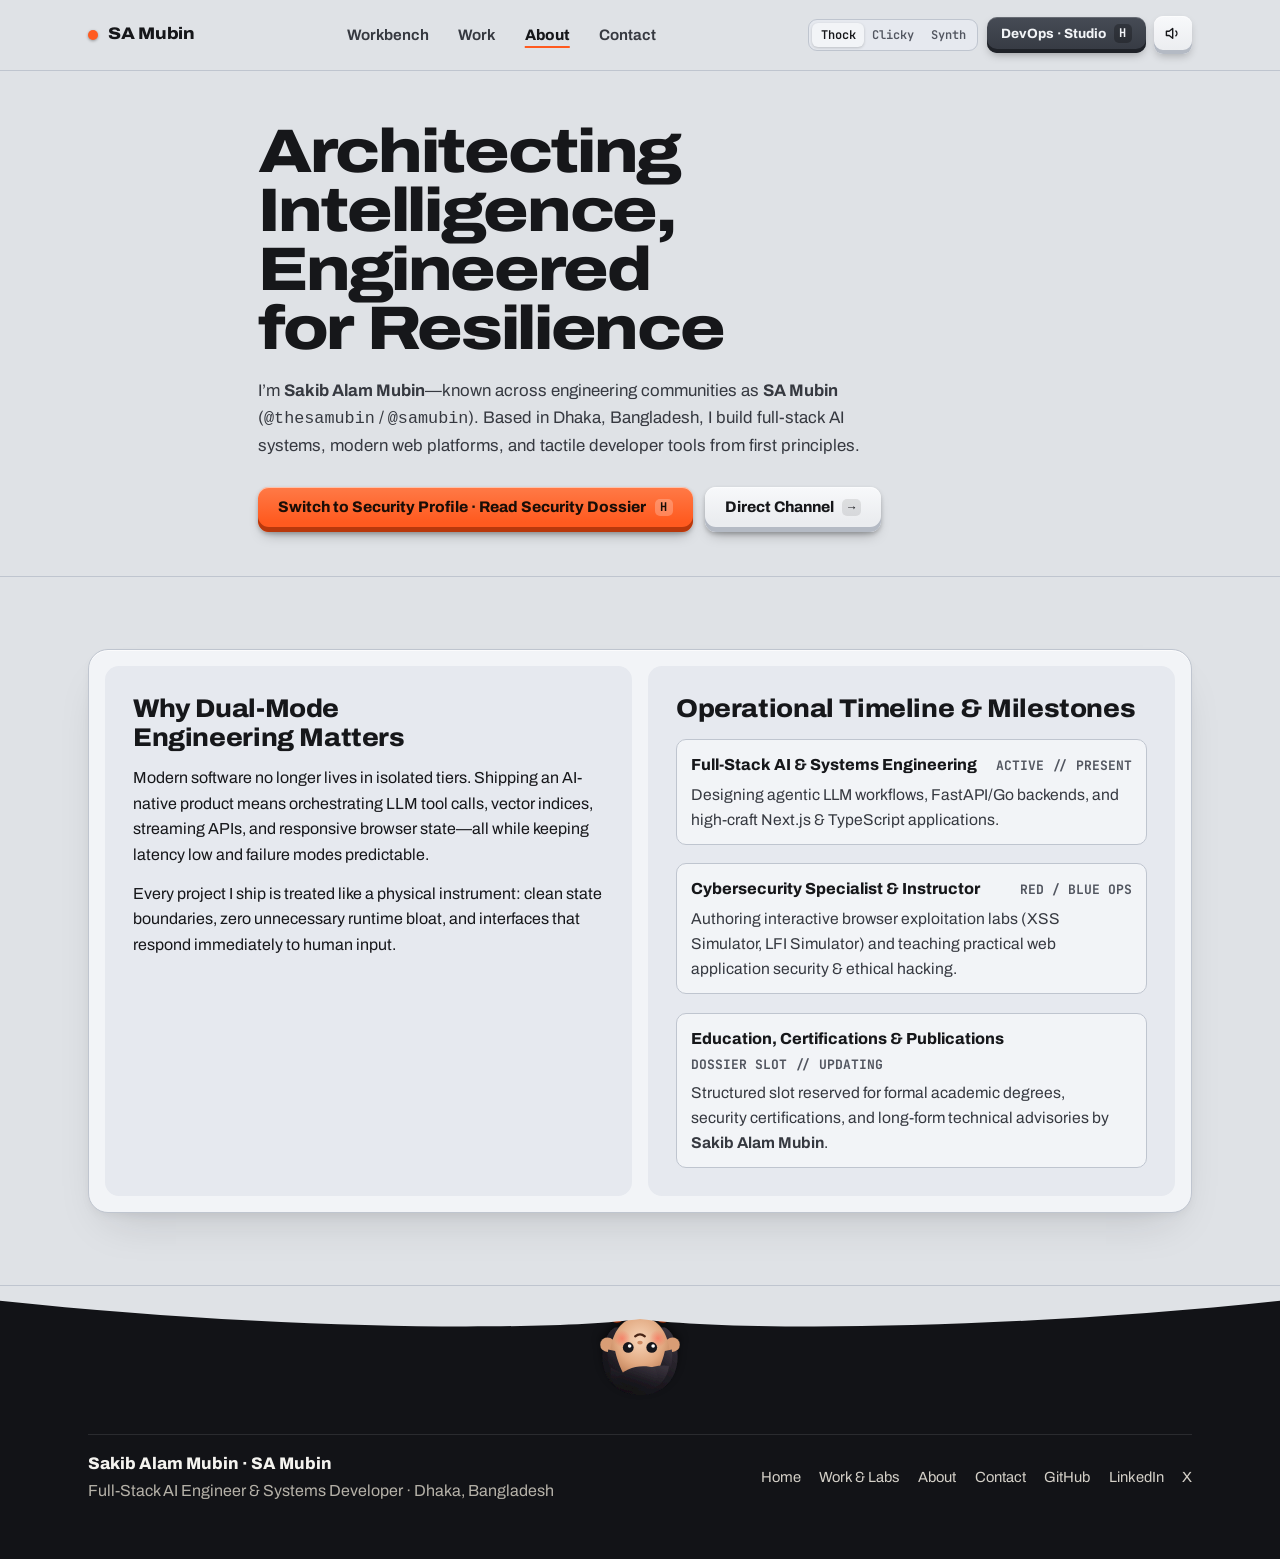
==== commit 8f68b296: "Remove avatar character and interaction dock from main branch" ====
--- a/about/index.html
+++ b/about/index.html
@@ -103,8 +103,8 @@
           <button type="button" data-switch-profile="synth" aria-pressed="false" title="Sub-bass Cyber Synth">Synth</button>
         </div>
 
-        <button class="mode-switch" type="button" data-mode-toggle aria-pressed="false" title="Pull hoodie up / down (Shortcut: H)">
-          <span data-mode-label>Hoodie Down · Dev</span>
+        <button class="mode-switch" type="button" data-mode-toggle aria-pressed="false" title="Switch profile / toggle Darkroom (Shortcut: H)">
+          <span data-mode-label>DevOps Profile</span>
           <span class="mode-kbd">H</span>
         </button>
 
@@ -139,8 +139,8 @@
 
           <div class="keys">
             <button class="key key--accent" type="button" data-mode-toggle>
-              <span data-show="dev">Pull Hoodie Up · Read Security Dossier</span>
-              <span data-show="hack">Drop Hoodie Down · Read Builder Bio</span>
+              <span data-show="dev">Switch to Security Profile · Read Security Dossier</span>
+              <span data-show="hack">Switch to DevOps Profile · Read Builder Bio</span>
               <span class="kbd">H</span>
             </button>
             <a class="key" href="/contact/">
@@ -152,27 +152,6 @@
           <p class="darkroom-note" data-darkroom-note>
             IDENTITY VERIFICATION // Primary canonical name: Sakib Alam Mubin (SA Mubin). Handles: @thesamubin · @samubin.
           </p>
-        </div>
-
-        <div class="avatar-col">
-          <div class="avatar-stage" data-avatar data-avatar-greet="false">
-            <span class="avatar-badge" data-avatar-badge>SA MUBIN</span>
-            <div class="avatar-mount" data-avatar-mount></div>
-            <div class="avatar-hits">
-              <button class="av-hit-hood" type="button" data-avatar-hood aria-label="Toggle avatar hoodie mode" title="Click hood to flip mode (H)"></button>
-              <button class="av-hit-face" type="button" data-avatar-face aria-label="Interact with Sakib Alam Mubin avatar"></button>
-            </div>
-          </div>
-
-          <div class="avatar-dock" role="toolbar" aria-label="Avatar controls">
-            <button class="dock-btn dock-btn--hood" type="button" data-avatar-act="hood">
-              <span data-show="dev">Hoodie Up</span>
-              <span data-show="hack">Hoodie Down</span>
-              <span class="kbd">H</span>
-            </button>
-            <button class="dock-btn" type="button" data-avatar-act="wave"><span>Wave</span></button>
-            <button class="dock-btn" type="button" data-avatar-act="boop"><span>Boop</span></button>
-          </div>
         </div>
       </div>
     </section>
--- a/assets/css/site.css
+++ b/assets/css/site.css
@@ -789,10 +789,16 @@
 }
 
 .hero-grid {
+  display: block;
+  max-width: 860px;
+}
+
+.hero-grid:has(.avatar-col) {
   display: grid;
   grid-template-columns: minmax(0, 1.12fr) minmax(0, 0.96fr);
   align-items: center;
   gap: clamp(2rem, 4vw, 3.5rem);
+  max-width: none;
 }
 
 .hero-role {
@@ -811,7 +817,7 @@
   color: var(--ink-2);
   line-height: 1.62;
   margin-bottom: 1.75rem;
-  max-width: 56ch;
+  max-width: 64ch;
 }
 
 .hero-note {
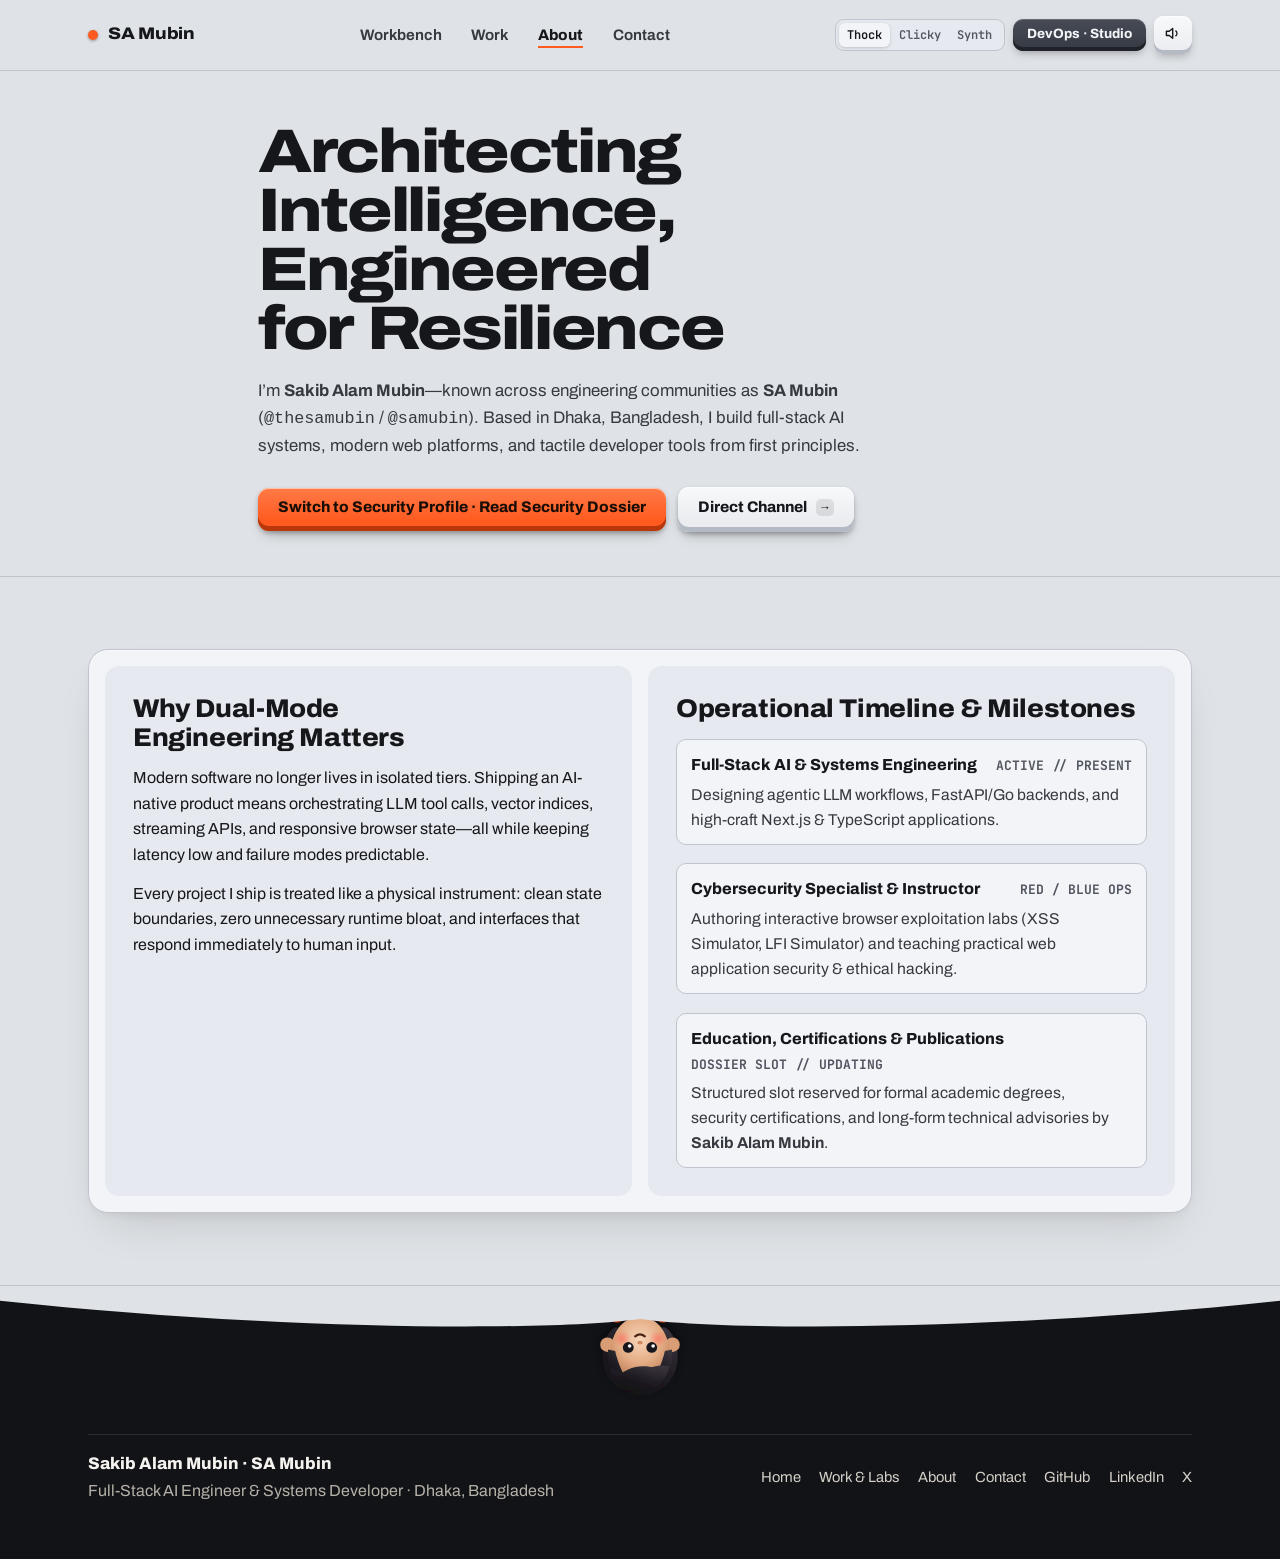
==== commit 8497d1e5: "Refine dual-mode switchboard styling Replace the hoodie shortcut with profile switching, refresh key" ====
--- a/about/index.html
+++ b/about/index.html
@@ -103,9 +103,8 @@
           <button type="button" data-switch-profile="synth" aria-pressed="false" title="Sub-bass Cyber Synth">Synth</button>
         </div>
 
-        <button class="mode-switch" type="button" data-mode-toggle aria-pressed="false" title="Switch profile / toggle Darkroom (Shortcut: H)">
+        <button class="mode-switch" type="button" data-mode-toggle aria-pressed="false" title="Switch profile / toggle Darkroom">
           <span data-mode-label>DevOps Profile</span>
-          <span class="mode-kbd">H</span>
         </button>
 
         <button class="tool" type="button" data-sound-toggle aria-pressed="true" aria-label="Mute keyboard and UI sound" title="Toggle mechanical audio">
@@ -141,17 +140,12 @@
             <button class="key key--accent" type="button" data-mode-toggle>
               <span data-show="dev">Switch to Security Profile · Read Security Dossier</span>
               <span data-show="hack">Switch to DevOps Profile · Read Builder Bio</span>
-              <span class="kbd">H</span>
             </button>
             <a class="key" href="/contact/">
               <span>Direct Channel</span>
               <span class="kbd">→</span>
             </a>
           </div>
-
-          <p class="darkroom-note" data-darkroom-note>
-            IDENTITY VERIFICATION // Primary canonical name: Sakib Alam Mubin (SA Mubin). Handles: @thesamubin · @samubin.
-          </p>
         </div>
       </div>
     </section>
--- a/assets/css/site.css
+++ b/assets/css/site.css
@@ -72,6 +72,7 @@
 
   --ease-out: cubic-bezier(0.16, 1, 0.3, 1);
   --ease-smooth: cubic-bezier(0.22, 1, 0.36, 1);
+  --morph-t: 180ms var(--ease-out);
   --torch-x: 50vw;
   --torch-y: 35vh;
 
@@ -164,8 +165,8 @@
   color: var(--ink);
   overflow-x: clip;
   transition:
-    background-color 480ms var(--ease-out),
-    color 360ms var(--ease-out);
+    background-color var(--morph-t),
+    color var(--morph-t);
 }
 
 main {
@@ -307,7 +308,7 @@
 h3 {
   color: var(--ink);
   text-wrap: balance;
-  transition: font-stretch 520ms var(--ease-out), color 320ms var(--ease-out);
+  transition: font-stretch 480ms var(--ease-out), color var(--morph-t);
 }
 
 h1,
@@ -365,7 +366,10 @@
   z-index: 45;
   background: var(--ground);
   border-bottom: 1px solid var(--line);
-  transition: background-color 360ms var(--ease-out), border-color 360ms var(--ease-out);
+  transition:
+    background-color var(--morph-t),
+    border-color var(--morph-t),
+    color var(--morph-t);
 }
 
 .site-header .wrap {
@@ -380,11 +384,13 @@
   display: inline-flex;
   align-items: center;
   gap: 0.65rem;
+  color: var(--ink);
   font-weight: 800;
   font-stretch: var(--stretch-head);
   font-size: 1.05rem;
   letter-spacing: -0.02em;
   text-decoration: none;
+  transition: font-stretch 480ms var(--ease-out), color var(--morph-t);
 }
 
 .brand-led {
@@ -393,6 +399,7 @@
   border-radius: 50%;
   background: var(--accent);
   box-shadow: 0 1px 3px rgba(0, 0, 0, 0.35);
+  transition: background-color var(--morph-t);
 }
 
 .site-nav {
@@ -408,7 +415,7 @@
   font-size: 0.95rem;
   color: var(--ink-2);
   text-decoration: none;
-  transition: color 150ms, background-color 150ms;
+  transition: color var(--morph-t), background-color 150ms var(--ease-out);
 }
 
 .site-nav a:hover {
@@ -473,16 +480,6 @@
 .mode-switch svg {
   width: 1rem;
   height: 1rem;
-}
-
-.mode-kbd {
-  font-family: var(--mono);
-  font-size: 0.75rem;
-  font-weight: 700;
-  padding: 0.08rem 0.36rem;
-  border-radius: 5px;
-  background: rgba(0, 0, 0, 0.26);
-  color: inherit;
 }
 
 /* Switch sound profile segmented selector */
@@ -551,8 +548,7 @@
 }
 
 @media (max-width: 820px) {
-  .switch-seg,
-  .mode-kbd {
+  .switch-seg {
     display: none;
   }
 }
@@ -785,7 +781,9 @@
 .hero {
   position: relative;
   padding: 52px 0 44px;
+  background-color: var(--ground);
   border-bottom: 1px solid var(--line);
+  transition: background-color var(--morph-t), border-color var(--morph-t);
 }
 
 .hero-grid {
@@ -810,6 +808,7 @@
   color: var(--accent-text);
   text-wrap: balance;
   margin-bottom: 0.9rem;
+  transition: color var(--morph-t);
 }
 
 .hero-lead {
@@ -818,12 +817,14 @@
   line-height: 1.62;
   margin-bottom: 1.75rem;
   max-width: 64ch;
+  transition: color var(--morph-t);
 }
 
 .hero-note {
   margin-top: 1.35rem;
   font-size: 0.88rem;
   color: var(--ink-3);
+  transition: color var(--morph-t);
 }
 
 /* Avatar Stage Column */
@@ -847,7 +848,7 @@
   place-items: center;
   overflow: hidden;
   user-select: none;
-  transition: background-color 420ms var(--ease-out), border-color 420ms var(--ease-out);
+  transition: background-color var(--morph-t), border-color var(--morph-t);
 }
 
 /* Subtle anodized studio grid inside stage */
@@ -1298,11 +1299,13 @@
 /* ---------- 10. Signature "Loadout / Arsenal" Mechanical Keyboard Section ---------- */
 .section {
   padding: 72px 0;
+  background-color: var(--ground);
   border-bottom: 1px solid var(--line);
+  transition: background-color var(--morph-t), border-color var(--morph-t);
 }
 
 .section-alt {
-  background: var(--ground-alt);
+  background-color: var(--ground-alt);
 }
 
 .section-head {
@@ -1318,6 +1321,7 @@
   color: var(--ink-2);
   font-size: 1.04rem;
   max-width: 62ch;
+  transition: color var(--morph-t);
 }
 
 /* Recessed Upper Slot for Stack Layer Buttons (Molded Inside the Unified One-Piece Plastic Case) */
@@ -1353,8 +1357,8 @@
 .stack-pill {
   appearance: none;
   border: 0;
-  background: linear-gradient(180deg, #a2a8af 0%, #838991 100%);
-  color: #141619;
+  background: linear-gradient(180deg, #363a41 0%, #2a2e34 100%);
+  color: #f4f1ea;
   border-radius: clamp(4.5px, 0.8vw, 6px);
   padding: clamp(0.18rem, 0.42vw, 0.3rem) clamp(0.36rem, 0.9vw, 0.72rem) clamp(0.22rem, 0.5vw, 0.38rem);
   display: inline-flex;
@@ -1365,29 +1369,42 @@
   font-family: var(--font);
   white-space: nowrap;
   box-shadow:
-    inset 0 1px 0 rgba(255, 255, 255, 0.5),
-    inset 0 -2px 0 rgba(0, 0, 0, 0.38),
+    inset 0 1px 0 rgba(255, 255, 255, 0.16),
+    inset 0 -2px 0 rgba(0, 0, 0, 0.48),
     0 1px 2px rgba(0, 0, 0, 0.5);
-  transition: transform 90ms var(--ease-out), background 140ms;
+  transition: transform 90ms var(--ease-out), background 140ms, color var(--morph-t);
 }
 
 html[data-mode="hack"] .stack-pill {
-  background: linear-gradient(180deg, #381d20 0%, #261215 100%);
-  color: #f4dfdc;
+  background: linear-gradient(180deg, #1a1416 0%, #130e10 100%);
+  color: #dfd0cc;
+  box-shadow:
+    inset 0 1px 0 rgba(255, 200, 195, 0.1),
+    inset 0 -2px 0 rgba(0, 0, 0, 0.6),
+    0 1px 2px rgba(0, 0, 0, 0.65);
 }
 
 .stack-pill:hover {
   transform: translateY(-1px);
+  filter: brightness(1.08);
 }
 
 .stack-pill[aria-selected="true"] {
-  background: linear-gradient(180deg, #f28757 0%, #e06a38 100%);
-  color: #1a0c05;
+  background: linear-gradient(180deg, #f7915a 0%, #ef7b40 100%);
+  color: #110602;
+  box-shadow:
+    inset 0 1px 0 rgba(255, 226, 204, 0.45),
+    inset 0 -2px 0 rgba(120, 40, 8, 0.45),
+    0 1px 2px rgba(0, 0, 0, 0.5);
 }
 
 html[data-mode="hack"] .stack-pill[aria-selected="true"] {
-  background: linear-gradient(180deg, #d12820 0%, #b81b14 100%);
-  color: #fff8f7;
+  background: linear-gradient(180deg, #a81711 0%, #98130d 100%);
+  color: #fffaf9;
+  box-shadow:
+    inset 0 1px 0 rgba(255, 190, 180, 0.28),
+    inset 0 -2px 0 rgba(0, 0, 0, 0.52),
+    0 1px 2px rgba(0, 0, 0, 0.68);
 }
 
 .stack-pill-dot {
@@ -1400,12 +1417,6 @@
 
 .stack-pill[aria-selected="true"] .stack-pill-dot {
   background: currentColor;
-}
-
-.stack-pill-code {
-  font-family: var(--mono);
-  font-size: clamp(0.7rem, 0.95vw, 0.74rem);
-  font-weight: 800;
 }
 
 .stack-pill-label {
@@ -1421,6 +1432,26 @@
   margin-inline: auto;
   padding-top: clamp(64px, 10vw, 84px);
   padding-bottom: clamp(78px, 14vw, 118px);
+}
+
+.kb-wall-shadow {
+  position: absolute;
+  left: 10px;
+  right: 10px;
+  top: clamp(64px, 10vw, 84px);
+  bottom: clamp(78px, 14vw, 118px);
+  border-radius: 22px;
+  background: radial-gradient(ellipse at 50% 42%, rgba(15, 17, 22, 0.34) 0%, rgba(15, 17, 22, 0.16) 66%, transparent 100%);
+  filter: blur(18px);
+  transform-origin: 86% 0;
+  pointer-events: none;
+  z-index: 0;
+  will-change: transform;
+}
+
+html[data-mode="hack"] .kb-wall-shadow {
+  background: radial-gradient(ellipse at 50% 42%, rgba(0, 0, 0, 0.88) 0%, rgba(0, 0, 0, 0.5) 68%, transparent 100%);
+  filter: blur(22px);
 }
 
 .kb-cables {
@@ -1434,23 +1465,86 @@
   z-index: 1;
 }
 
-.power-mount {
-  fill: #2d3139;
+.kb-cables .cable-body {
+  stroke-width: 7.5px;
+}
+
+.kb-cables .cable-braid {
+  fill: none;
+  stroke: rgba(255, 255, 255, 0.14);
+  stroke-width: 5.2px;
+  stroke-dasharray: 2.2 4.4;
+  stroke-linecap: butt;
+}
+
+html[data-mode="hack"] .kb-cables .cable-braid {
+  stroke: rgba(220, 68, 58, 0.22);
+}
+
+.power-mount-plate {
+  fill: #2f343d;
   stroke: rgba(0, 0, 0, 0.45);
-  stroke-width: 1.5px;
+  stroke-width: 1.25px;
+}
+
+.power-mount-screw {
+  fill: #8d94a1;
+  stroke: rgba(0, 0, 0, 0.5);
+  stroke-width: 0.7px;
+}
+
+.power-mount-collar {
+  fill: #181a20;
+  stroke: rgba(255, 255, 255, 0.14);
+  stroke-width: 0.8px;
+}
+
+html[data-mode="hack"] .power-mount-plate {
+  fill: #261215;
+  stroke: rgba(255, 95, 85, 0.22);
+}
+
+html[data-mode="hack"] .power-mount-screw {
+  fill: #6a3d42;
+}
+
+html[data-mode="hack"] .power-mount-collar {
+  fill: #0d0607;
+  stroke: rgba(255, 95, 85, 0.18);
 }
 
 /* Unplugged Left USB-C Connector Tip at the end of the loose left cable */
 .free-usb-plug {
   opacity: 0;
   pointer-events: none;
-  transition: opacity 110ms var(--ease-out);
 }
 
 .hanging-kb-rig.is-left-released .free-usb-plug {
   opacity: 1;
   pointer-events: auto;
-  cursor: pointer;
+  cursor: grab;
+}
+
+.hanging-kb-rig.is-plug-dragging .kb-cables {
+  z-index: 4;
+}
+
+.hanging-kb-rig.is-plug-dragging .free-usb-plug {
+  cursor: grabbing;
+}
+
+.hanging-kb-rig.is-left-seating .free-usb-plug {
+  opacity: 1;
+  pointer-events: none;
+}
+
+.hanging-kb-rig.is-left-released .free-usb-plug:hover .free-usb-housing {
+  fill: #d0d6e0;
+}
+
+.hanging-kb-rig.is-plug-ready .free-usb-led {
+  fill: var(--accent);
+  opacity: 1;
 }
 
 .free-usb-boot {
@@ -1469,6 +1563,16 @@
   stroke-width: 1px;
 }
 
+.free-usb-led {
+  fill: #475569;
+  opacity: 0.55;
+}
+
+html[data-mode="hack"] .free-usb-led {
+  fill: #59262a;
+  opacity: 0.65;
+}
+
 .free-usb-pin {
   fill: #d4af37;
   stroke: #382f10;
@@ -1479,7 +1583,7 @@
 .kb-shell {
   position: relative;
   z-index: 2;
-  padding: clamp(4.5px, 0.9vw, 7px) clamp(4.5px, 0.9vw, 7px) clamp(7.5px, 1.4vw, 11px);
+  padding: clamp(5px, 0.9vw, 8px) clamp(5px, 0.9vw, 8px) clamp(10px, 1.9vw, 15px);
   border-radius: 15px;
   background: transparent;
   border: 0;
@@ -1504,15 +1608,15 @@
   overflow: visible;
   pointer-events: none;
   z-index: 1;
-  filter: drop-shadow(0 22px 26px rgba(0, 0, 0, 0.32)) drop-shadow(0 6px 12px rgba(0, 0, 0, 0.2));
+  filter: drop-shadow(0 4px 6px rgba(0, 0, 0, 0.26));
 }
 
 html[data-mode="hack"] .kb-case-svg {
-  filter: drop-shadow(0 26px 32px rgba(0, 0, 0, 0.72)) drop-shadow(0 8px 14px rgba(0, 0, 0, 0.45));
+  filter: drop-shadow(0 5px 8px rgba(0, 0, 0, 0.65));
 }
 
 .kb-case-lip {
-  fill: #9c978b;
+  fill: #989285;
 }
 
 html[data-mode="hack"] .kb-case-lip {
@@ -1525,6 +1629,17 @@
 
 html[data-mode="hack"] .kb-case-body {
   fill: url(#kbCaseGradHack);
+}
+
+.kb-case-seam {
+  fill: none;
+  stroke: rgba(0, 0, 0, 0.22);
+  stroke-width: 1.15px;
+  stroke-linejoin: round;
+}
+
+html[data-mode="hack"] .kb-case-seam {
+  stroke: rgba(255, 95, 85, 0.16);
 }
 
 .kb-case-spec {
@@ -1572,12 +1687,25 @@
 
 .kb-usb-socket {
   position: absolute;
-  top: -4px;
-  width: 26px;
-  height: 5px;
-  border-radius: 3px 3px 0 0;
-  background: #20232a;
-  border: 1px solid rgba(255, 255, 255, 0.25);
+  top: -6px;
+  width: 28px;
+  height: 8px;
+  border-radius: 3.5px 3.5px 1px 1px;
+  background: #0d0f13;
+  border: 1px solid rgba(255, 255, 255, 0.22);
+  box-shadow:
+    inset 0 3px 4px rgba(0, 0, 0, 0.95),
+    0 1px 0 rgba(255, 255, 255, 0.35);
+  display: grid;
+  place-items: center;
+}
+
+.kb-usb-socket-tongue {
+  width: 14px;
+  height: 2px;
+  border-radius: 1px;
+  background: #c8a234;
+  opacity: 0.72;
 }
 
 .kb-usb-plug {
@@ -1586,11 +1714,19 @@
   display: flex;
   flex-direction: column;
   align-items: center;
-  transition: opacity 110ms var(--ease-out);
-}
-
-.hanging-kb-rig.is-left-released .kb-usb-port--left .kb-usb-plug {
+}
+
+.kb-usb-port--left .kb-usb-plug {
+  transform: translateY(calc(-1 * var(--plug-slip, 0px)));
+}
+
+.hanging-kb-rig.is-left-released .kb-usb-port--left .kb-usb-plug,
+.hanging-kb-rig.is-left-seating .kb-usb-port--left .kb-usb-plug {
   opacity: 0;
+}
+
+.hanging-kb-rig.is-plug-ready .kb-usb-port--left .kb-usb-socket {
+  border-color: var(--accent);
 }
 
 .usb-tip-anchor {
@@ -1635,26 +1771,31 @@
   background: var(--accent);
 }
 
-/* Deep Dark Recessed Switch Plate Cavity (4 Rows Total: Preserves Exact Layout Across All Screen Sizes) */
+/* Deep Dark Recessed Brushed Switch Plate Cavity (4 Rows Total: Preserves Exact Layout Across All Screen Sizes) */
 .kb-plate {
   position: relative;
   z-index: 3;
-  padding: clamp(3px, 0.75vw, 6px);
+  padding: clamp(4px, 0.8vw, 6.5px);
   border-radius: clamp(6px, 1.3vw, 10px);
-  background: #1a1c20;
+  background: linear-gradient(180deg, #21242b 0%, #16181d 68%, #111317 100%);
+  border: 1px solid rgba(0, 0, 0, 0.42);
   box-shadow:
-    inset 0 3px 8px rgba(0, 0, 0, 0.88),
-    0 1px 0 rgba(255, 255, 255, 0.45);
+    inset 0 4px 10px rgba(0, 0, 0, 0.9),
+    inset 0 -1px 0 rgba(255, 255, 255, 0.08),
+    0 1px 0 rgba(255, 255, 255, 0.48);
   display: flex;
   flex-direction: column;
-  gap: clamp(2.5px, 0.65vw, 5px);
+  gap: clamp(3px, 0.65vw, 5px);
   perspective: 1100px;
+  transition: background-color var(--morph-t), border-color var(--morph-t);
 }
 
 html[data-mode="hack"] .kb-plate {
-  background: #080405;
+  background: linear-gradient(180deg, #0f0708 0%, #070304 75%, #050202 100%);
+  border-color: rgba(255, 95, 85, 0.14);
   box-shadow:
-    inset 0 3px 8px rgba(0, 0, 0, 0.95),
+    inset 0 4px 10px rgba(0, 0, 0, 0.96),
+    inset 0 -1px 0 rgba(255, 95, 85, 0.1),
     0 1px 0 rgba(255, 110, 99, 0.14);
 }
 
@@ -1688,7 +1829,7 @@
   min-width: 0;
 }
 
-/* 4th Row (Bottom Row with Fn, Win[Yellow], Alt, Orange Spacebar, Back[Cream], Mode) */
+/* 4th Row (Bottom Row with Fn, Mode Badge, Alt, Accent Spacebar, SAMUBIN, Mode Switch) */
 .kb-bottom-row {
   display: grid;
   grid-template-columns: 1fr 1fr 1fr 2.7fr 1.65fr 1.25fr;
@@ -1783,17 +1924,20 @@
 }
 
 /* ==========================================================================
-   TRUE 3D SCULPTED TRAPEZOIDAL KEYCAPS (Matching Reference Photo)
-   - Outer .kb-cap forms the tapered 3D beveled keycap skirt (top/left/right/bottom walls)
-   - Inner .kb-cap-dish forms the recessed concave top surface with icon + tech name
+   TRUE 3D SCULPTED TRAPEZOIDAL KEYCAPS
+   - Dev Mode:  "Studio Alabaster & Carbon Graphite" (Alabaster alphas, Graphite modifiers, Safety Terracotta accents)
+   - Hack Mode: "GMK Evil Dolch & Safelight Obsidian" (Obsidian alphas, Stealth Pitch modifiers, Safelight Crimson accents)
    ========================================================================== */
 .kb-cap {
-  /* Default Cool Machined Grey Keycap (like Q W E R T Y alphas in the reference photo) */
-  --dish-top: #aeb4bb;
-  --dish-bg: #999fa6;
-  --skirt-top: #7f858c;
-  --skirt-bot: #5c6168;
-  --cap-ink: #17191c;
+  /* Default Tech/Stack Alpha Keycap: Ceramic Alabaster / PBT Ivory */
+  --dish-top: #f4f1ea;
+  --dish-bg: #e7e2d7;
+  --skirt-top: #cbc5b7;
+  --skirt-bot: #a49e90;
+  --cap-ink: #15171a;
+  --dish-spec: rgba(255, 255, 255, 0.54);
+  --skirt-spec: rgba(255, 255, 255, 0.42);
+  --dish-rim: transparent;
 
   position: relative;
   min-width: 0;
@@ -1802,34 +1946,38 @@
   outline: none;
   cursor: pointer;
   touch-action: pan-y;
-  min-height: clamp(34px, 7.6vw, 62px);
-  padding: clamp(2px, 0.4vw, 3px) clamp(2px, 0.6vw, 5px) clamp(4px, 1vw, 8px);
+  min-height: clamp(36px, 7.8vw, 64px);
+  padding: clamp(2px, 0.4vw, 3.5px) clamp(2.5px, 0.65vw, 5.5px) clamp(5px, 1.15vw, 9.5px);
   border-radius: clamp(5px, 1vw, 8px);
   color: var(--cap-ink);
-  background: linear-gradient(180deg, var(--skirt-top) 0%, var(--skirt-bot) 100%);
+  background:
+    linear-gradient(90deg, rgba(0, 0, 0, 0.2) 0%, transparent 15%, transparent 85%, rgba(0, 0, 0, 0.24) 100%),
+    linear-gradient(180deg, var(--skirt-top) 0%, var(--skirt-bot) 100%);
   box-shadow:
-    inset 0 1px 0 rgba(255, 255, 255, 0.32),
-    inset 0 -2px 0 rgba(0, 0, 0, 0.42),
-    0 3px 4px rgba(0, 0, 0, 0.72);
+    inset 0 1px 0 var(--skirt-spec),
+    inset 0 -3px 0 rgba(0, 0, 0, 0.36),
+    0 3px 4px rgba(0, 0, 0, 0.74);
   display: flex;
   align-items: stretch;
   justify-content: stretch;
   transition:
-    transform 95ms cubic-bezier(0.22, 1, 0.36, 1),
-    padding 95ms cubic-bezier(0.22, 1, 0.36, 1),
-    box-shadow 95ms ease,
-    filter 95ms ease;
+    transform 85ms cubic-bezier(0.22, 1, 0.36, 1),
+    box-shadow 85ms ease,
+    filter 95ms ease,
+    color var(--morph-t);
 }
 
 .kb-cap-dish {
+  position: relative;
   width: 100%;
   min-width: 0;
   border-radius: clamp(3.5px, 0.65vw, 5px);
-  background: linear-gradient(180deg, var(--dish-top) 0%, var(--dish-bg) 100%);
+  background: radial-gradient(115% 95% at 50% 42%, var(--dish-bg) 38%, var(--dish-top) 100%);
   box-shadow:
-    inset 0 1px 0 rgba(255, 255, 255, 0.62),
-    inset 0 -1px 2px rgba(0, 0, 0, 0.14),
-    0 1px 2px rgba(0, 0, 0, 0.32);
+    inset 0 0 0 1px var(--dish-rim),
+    inset 0 1.5px 1px var(--dish-spec),
+    inset 0 -1.5px 3px rgba(0, 0, 0, 0.22),
+    0 1px 2px rgba(0, 0, 0, 0.34);
   padding: clamp(2px, 0.5vw, 4px);
   display: flex;
   flex-direction: column;
@@ -1839,93 +1987,174 @@
   overflow: hidden;
 }
 
-/* Warm Cream Keycaps (like S D F G H & Fn / Backcnns in reference photo) */
-.kb-cap--cream {
-  --dish-top: #f5f1e7;
-  --dish-bg: #e7e2d5;
-  --skirt-top: #cbc5b6;
-  --skirt-bot: #a49e8f;
-  --cap-ink: #191b1e;
-}
-
-/* Warm Mustard / Ochre Keycap (like Win key in reference photo) */
-.kb-cap--yellow {
-  --dish-top: #f3d778;
-  --dish-bg: #e4c45a;
-  --skirt-top: #c4a33b;
-  --skirt-bot: #9a7d22;
-  --cap-ink: #1e1806;
-}
-
-/* Darker Slate / Proficient Keycaps */
-.kb-cap--proficient {
-  --dish-top: #8f959d;
-  --dish-bg: #7d838b;
-  --skirt-top: #636870;
-  --skirt-bot: #474b52;
-  --cap-ink: #121417;
-}
-
-/* Persimmon / Terracotta Orange Keycaps (Esc, Scrambled S-A-M-U-B-I-N, & Spacebar) */
-.kb-cap--sam,
-.kb-mod[aria-pressed="true"] {
-  --dish-top: #f28757;
-  --dish-bg: #e27240;
-  --skirt-top: #c45626;
-  --skirt-bot: #963c15;
-  --cap-ink: #1a0c05;
-}
-
-/* Wide 2u Enter Key */
+.kb-cap[data-sam-key="u"] .kb-cap-dish::after {
+  content: "";
+  position: absolute;
+  left: 50%;
+  bottom: clamp(3px, 0.55vw, 5px);
+  translate: -50% 0;
+  width: clamp(10px, 2.2vw, 16px);
+  height: 2px;
+  border-radius: 2px;
+  background: currentColor;
+  opacity: 0.55;
+}
+
+/* Unified Tech/Stack Alphas across Rows 1-3 (no muddy tier tinting on icon keys) */
+.kb-cap--icon,
+.kb-cap--icon.kb-cap--cream,
+.kb-cap--icon.kb-cap--daily,
+.kb-cap--icon.kb-cap--proficient,
+.kb-cap--icon.kb-cap--familiar {
+  --dish-top: #f4f1ea;
+  --dish-bg: #e7e2d7;
+  --skirt-top: #cbc5b7;
+  --skirt-bot: #a49e90;
+  --cap-ink: #15171a;
+  --dish-spec: rgba(255, 255, 255, 0.54);
+  --skirt-spec: rgba(255, 255, 255, 0.42);
+}
+
+/* Outer Modifier Frame: Machined Carbon Graphite (Tab, Shift, Enter, Fn, Alt, SAMUBIN, Mode) */
+.kb-mod,
+.kb-cap--mod,
+.kb-cap--enter,
+.kb-cap--back,
+.kb-cap--mode,
+.kb-bottom-row .kb-cap--cream,
+.kb-bottom-row .kb-cap--proficient {
+  --dish-top: #363a41;
+  --dish-bg: #2a2e34;
+  --skirt-top: #1f2227;
+  --skirt-bot: #131519;
+  --cap-ink: #f4f1ea;
+  --dish-spec: rgba(255, 255, 255, 0.13);
+  --skirt-spec: rgba(255, 255, 255, 0.16);
+}
+
 .kb-cap--enter {
   grid-column: span 2;
-  --dish-top: #989ea5;
-  --dish-bg: #858b92;
-  --skirt-top: #696f76;
-  --skirt-bot: #4c5157;
-  --cap-ink: #141619;
-}
-
-/* Hack Mode 3D Sculpted Darkroom Keycap Palette */
-html[data-mode="hack"] .kb-cap {
-  --dish-top: #321a1d;
-  --dish-bg: #261316;
-  --skirt-top: #1b0c0e;
-  --skirt-bot: #0f0607;
-  --cap-ink: #f3dfdc;
-}
-
-html[data-mode="hack"] .kb-cap--cream {
-  --dish-top: #422226;
-  --dish-bg: #33191c;
-  --skirt-top: #231013;
-  --skirt-bot: #130809;
-  --cap-ink: #faeae7;
-}
-
+}
+
+/* Bottom Mode Badge Key ("Dev" / "Red"): Warm Studio Pewter Sub-Accent */
+.kb-cap--badge,
+.kb-cap--yellow {
+  --dish-top: #464442;
+  --dish-bg: #393735;
+  --skirt-top: #282725;
+  --skirt-bot: #191817;
+  --cap-ink: #f4f1ea;
+  --dish-spec: rgba(255, 250, 244, 0.15);
+  --skirt-spec: rgba(255, 250, 244, 0.18);
+}
+
+/* Signature Safety Signal Terracotta Accent (Active Layer Key, S-A-M-U-B-I-N, & Spacebar) */
+.kb-cap--sam:not(.kb-cap--enter):not(.kb-cap--space),
+.kb-mod[aria-pressed="true"],
+.kb-cap--space {
+  --dish-top: #f7915a;
+  --dish-bg: #ef7b40;
+  --skirt-top: #c6501d;
+  --skirt-bot: #91320b;
+  --cap-ink: #110602;
+  --dish-spec: rgba(255, 232, 214, 0.38);
+  --skirt-spec: rgba(255, 224, 200, 0.34);
+}
+
+/* Hack Mode: GMK Evil Dolch & Safelight Obsidian Keycap Palette */
+html[data-mode="hack"] .kb-cap,
+html[data-mode="hack"] .kb-cap--icon,
+html[data-mode="hack"] .kb-cap--icon.kb-cap--cream,
+html[data-mode="hack"] .kb-cap--icon.kb-cap--daily,
+html[data-mode="hack"] .kb-cap--icon.kb-cap--proficient,
+html[data-mode="hack"] .kb-cap--icon.kb-cap--familiar {
+  --dish-top: #282022;
+  --dish-bg: #1e1719;
+  --skirt-top: #150f11;
+  --skirt-bot: #0c0809;
+  --cap-ink: #f0e4e1;
+  --dish-spec: rgba(255, 215, 210, 0.1);
+  --skirt-spec: rgba(255, 200, 195, 0.12);
+  --dish-rim: transparent;
+}
+
+/* Hack Mode Outer Modifiers: Stealth Pitch */
+html[data-mode="hack"] .kb-mod,
+html[data-mode="hack"] .kb-cap--mod,
+html[data-mode="hack"] .kb-cap--back,
+html[data-mode="hack"] .kb-cap--mode,
+html[data-mode="hack"] .kb-bottom-row .kb-cap--cream,
+html[data-mode="hack"] .kb-bottom-row .kb-cap--proficient {
+  --dish-top: #1a1416;
+  --dish-bg: #130e10;
+  --skirt-top: #0c090a;
+  --skirt-bot: #060405;
+  --cap-ink: #dfd0cc;
+  --dish-spec: rgba(255, 205, 200, 0.08);
+  --skirt-spec: rgba(255, 195, 190, 0.09);
+  --dish-rim: transparent;
+}
+
+/* Hack Mode 2u Enter: Sleek Stealth Modifier with Crimson Legend & Rim Accent */
+html[data-mode="hack"] .kb-cap--enter {
+  --dish-top: #1d1416;
+  --dish-bg: #150e10;
+  --skirt-top: #0d080a;
+  --skirt-bot: #060304;
+  --cap-ink: #ff948b;
+  --dish-spec: rgba(255, 180, 175, 0.11);
+  --skirt-spec: rgba(255, 110, 99, 0.18);
+  --dish-rim: rgba(224, 52, 43, 0.48);
+}
+
+/* Hack Mode "Red" Badge Key: Stealth Crimson-Legend Sub-Accent */
+html[data-mode="hack"] .kb-cap--badge,
 html[data-mode="hack"] .kb-cap--yellow {
-  --dish-top: #f4a83a;
-  --dish-bg: #db8e22;
-  --skirt-top: #b36e10;
-  --skirt-bot: #804b06;
-  --cap-ink: #180e02;
-}
-
-html[data-mode="hack"] .kb-cap--sam,
+  --dish-top: #211618;
+  --dish-bg: #181012;
+  --skirt-top: #100a0b;
+  --skirt-bot: #070405;
+  --cap-ink: #ff948b;
+  --dish-spec: rgba(255, 190, 185, 0.1);
+  --skirt-spec: rgba(255, 120, 110, 0.14);
+  --dish-rim: rgba(224, 52, 43, 0.28);
+}
+
+/* Hack Mode S-A-M-U-B-I-N Cipher Keys: Evil Dolch Crimson-on-Obsidian Novelties */
+html[data-mode="hack"] .kb-cap--sam:not(.kb-cap--enter):not(.kb-cap--space) {
+  --dish-top: #24171a;
+  --dish-bg: #1b1113;
+  --skirt-top: #120b0d;
+  --skirt-bot: #090506;
+  --cap-ink: #ff9990;
+  --dish-spec: rgba(255, 185, 180, 0.11);
+  --skirt-spec: rgba(255, 120, 110, 0.16);
+  --dish-rim: rgba(224, 52, 43, 0.34);
+}
+
+/* Hack Mode Primary Signal Controls (Active Layer & Spacebar): Safelight Crimson */
 html[data-mode="hack"] .kb-mod[aria-pressed="true"],
-html[data-mode="hack"] .kb-cap--enter {
-  --dish-top: #d12820;
-  --dish-bg: #b81b14;
-  --skirt-top: #8f140e;
-  --skirt-bot: #610c08;
-  --cap-ink: #fff8f7;
+html[data-mode="hack"] .kb-cap--space {
+  --dish-top: #a81711;
+  --dish-bg: #98130d;
+  --skirt-top: #700d09;
+  --skirt-bot: #450604;
+  --cap-ink: #fffaf9;
+  --dish-spec: rgba(255, 195, 190, 0.24);
+  --skirt-spec: rgba(255, 190, 180, 0.24);
+  --dish-rim: transparent;
+  box-shadow:
+    inset 0 1px 0 var(--skirt-spec),
+    inset 0 -3px 0 rgba(0, 0, 0, 0.5),
+    0 3px 4px rgba(0, 0, 0, 0.85);
 }
 
 /* Left Modifier Keys (Esc, Tab, Shift) */
 .kb-mod-dish {
   align-items: center;
   justify-content: center;
-  padding: clamp(2px, 0.5vw, 5px) clamp(2px, 0.6vw, 7px);
+  gap: 1px;
+  padding: clamp(2px, 0.45vw, 5px) clamp(2px, 0.5vw, 6px);
   text-align: center;
 }
 
@@ -1950,7 +2179,8 @@
 .kb-mod-code {
   font-family: var(--font);
   font-weight: 800;
-  font-size: clamp(0.7rem, 1.12vw, 0.86rem);
+  font-size: clamp(0.6875rem, 1.08vw, 0.86rem);
+  line-height: 1.05;
   letter-spacing: -0.01em;
   white-space: nowrap;
 }
@@ -1987,11 +2217,16 @@
   white-space: nowrap;
 }
 
-/* Center 3D Spacebar Dish (Only says "Space") */
+/* Center Convex 3D Spacebar Dish (Only says "Space") */
 .kb-space-dish {
   flex-direction: column;
   justify-content: center;
   gap: clamp(2px, 0.45vw, 4px);
+  background: linear-gradient(180deg, var(--dish-top) 0%, var(--dish-bg) 82%, var(--skirt-top) 100%);
+  box-shadow:
+    inset 0 2px 2px var(--dish-spec),
+    inset 0 -2px 3px rgba(0, 0, 0, 0.24),
+    0 1px 2px rgba(0, 0, 0, 0.36);
 }
 
 .kb-space-barline {
@@ -1999,43 +2234,46 @@
   height: 2px;
   border-radius: 2px;
   background: currentColor;
-  opacity: 0.45;
+  opacity: 0.52;
 }
 
 .kb-space-text {
   font-family: var(--font);
-  font-size: clamp(0.7rem, 1.08vw, 0.78rem);
+  font-size: clamp(0.6875rem, 1.08vw, 0.78rem);
   font-weight: 800;
   letter-spacing: 0.01em;
   white-space: nowrap;
 }
 
-/* Physical 3D Keycap Hover Bump & Click Depression (Uniform Across All Keys) */
+/* Tactile Physical Switch Highlight & Click Stem Travel (Uniform Across All Keys) */
 .kb-cap:hover {
-  transform: translateY(-2px);
-  filter: brightness(1.04);
-  box-shadow:
-    inset 0 1px 0 rgba(255, 255, 255, 0.38),
-    inset 0 -2px 0 rgba(0, 0, 0, 0.44),
-    0 5px 8px rgba(0, 0, 0, 0.76);
-}
-
-.kb-cap:focus,
+  filter: brightness(1.045);
+}
+
+html[data-mode="hack"] .kb-cap:hover {
+  filter: brightness(1.14);
+}
+
+.kb-cap:focus {
+  outline: none;
+}
+
 .kb-cap:focus-visible {
-  outline: none;
+  outline: 2px solid var(--accent);
+  outline-offset: 1px;
 }
 
 .kb-cap:active,
 .kb-cap.is-down {
-  transform: translateY(2.5px);
-  padding-bottom: clamp(2.5px, 0.65vw, 5px);
-  filter: brightness(0.96);
+  transform: translateY(3px);
+  filter: brightness(0.95);
   box-shadow:
-    inset 0 1px 0 rgba(255, 255, 255, 0.3),
-    0 1px 2px rgba(0, 0, 0, 0.78);
-}
-
-/* Top-Layer Floating Hover Badge (Mounted Outside .kb-plate at z-index: 999 so NEVER Behind Anything!) */
+    inset 0 1px 0 var(--skirt-spec),
+    inset 0 -1px 0 rgba(0, 0, 0, 0.45),
+    0 1px 1px rgba(0, 0, 0, 0.8);
+}
+
+/* Row-Aware Floating Tooltip (above Top Tabs, inter-row gap for Mid rows, below chassis chin for Row 4) */
 .kb-hover-tip {
   position: absolute;
   left: 0;
@@ -2046,15 +2284,29 @@
   border-radius: 6px;
   background: var(--oled-bg);
   color: var(--oled-ink);
-  border: 1px solid rgba(255, 255, 255, 0.14);
+  border: 1px solid rgba(255, 255, 255, 0.16);
   font-family: var(--mono);
   font-size: 0.72rem;
   font-weight: 700;
   white-space: nowrap;
   pointer-events: none;
   opacity: 0;
-  box-shadow: 0 8px 18px rgba(0, 0, 0, 0.52);
-  transition: opacity 120ms var(--ease-out), translate 120ms var(--ease-out);
+  box-shadow: 0 8px 18px rgba(0, 0, 0, 0.54);
+  transition: opacity 110ms var(--ease-out), translate 110ms var(--ease-out);
+}
+
+.kb-hover-tip::after {
+  content: "";
+  position: absolute;
+  left: 50%;
+  top: calc(100% - 4px);
+  width: 7px;
+  height: 7px;
+  translate: -50% 0;
+  rotate: 45deg;
+  background: var(--oled-bg);
+  border-right: 1px solid rgba(255, 255, 255, 0.16);
+  border-bottom: 1px solid rgba(255, 255, 255, 0.16);
 }
 
 .kb-hover-tip.is-visible {
@@ -2062,9 +2314,26 @@
   translate: -50% -100%;
 }
 
+.kb-hover-tip[data-place="below"] {
+  translate: -50% -4px;
+}
+
+.kb-hover-tip[data-place="below"].is-visible {
+  translate: -50% 0;
+}
+
+.kb-hover-tip[data-place="below"]::after {
+  top: auto;
+  bottom: calc(100% - 4px);
+  border-right: 0;
+  border-bottom: 0;
+  border-left: 1px solid rgba(255, 255, 255, 0.16);
+  border-top: 1px solid rgba(255, 255, 255, 0.16);
+}
+
 @media (max-width: 580px) {
   .kb-usb-port {
-    scale: 0.72;
+    scale: 0.78;
     transform-origin: center top;
   }
   .kb-top-tabs {
@@ -2074,11 +2343,11 @@
   .stack-pill {
     padding: 0.36rem 0.5rem 0.44rem;
     min-height: 36px;
-    font-size: 0.7rem;
+    font-size: 0.6875rem;
     gap: 0.24rem;
   }
-  .stack-pill-code {
-    display: none;
+  .kb-bot-main {
+    font-size: 0.6875rem;
   }
   .kb-bottom-row {
     grid-template-columns: 1fr 1fr 1fr 2.1fr 2fr 1.5fr;
@@ -2107,7 +2376,10 @@
   flex-direction: column;
   justify-content: space-between;
   gap: 1.25rem;
-  transition: border-color 180ms var(--ease-out), transform 180ms var(--ease-out), background-color 180ms var(--ease-out);
+  transition:
+    border-color var(--morph-t),
+    transform 180ms var(--ease-out),
+    background-color var(--morph-t);
 }
 
 .exp-channel:hover {
@@ -2134,6 +2406,7 @@
   font-size: 0.8125rem;
   font-weight: 700;
   color: var(--accent-text);
+  transition: color var(--morph-t);
 }
 
 .exp-ch-led {
@@ -2147,6 +2420,7 @@
   font-family: var(--mono);
   font-size: 0.75rem;
   color: var(--ink-3);
+  transition: color var(--morph-t);
 }
 
 .exp-ch-body {
@@ -2164,6 +2438,7 @@
   color: var(--ink-2);
   font-size: 0.96rem;
   line-height: 1.58;
+  transition: color var(--morph-t);
 }
 
 .exp-ch-Schematic {
@@ -2213,7 +2488,10 @@
   flex-direction: column;
   justify-content: space-between;
   gap: 1.15rem;
-  transition: border-color 180ms var(--ease-out), transform 180ms var(--ease-out);
+  transition:
+    background-color var(--morph-t),
+    border-color var(--morph-t),
+    transform 180ms var(--ease-out);
 }
 
 .proj-card:hover {
@@ -2264,6 +2542,7 @@
   color: var(--ink-2);
   font-size: 0.96rem;
   line-height: 1.58;
+  transition: color var(--morph-t);
 }
 
 .proj-foot {
@@ -2274,6 +2553,7 @@
   justify-content: space-between;
   gap: 0.85rem;
   border-top: 1px solid var(--line);
+  transition: border-color var(--morph-t);
 }
 
 @media (max-width: 900px) {
@@ -2514,7 +2794,9 @@
 /* ---------- 12. Inner Pages (Work, About, Contact) ---------- */
 .page-head {
   padding: 52px 0 40px;
+  background-color: var(--ground);
   border-bottom: 1px solid var(--line);
+  transition: background-color var(--morph-t), border-color var(--morph-t);
 }
 
 .split-enclosure {
@@ -2527,12 +2809,14 @@
   gap: 16px;
   padding: 16px;
   overflow: hidden;
+  transition: background-color var(--morph-t), border-color var(--morph-t);
 }
 
 .split-pane {
   padding: 28px;
   border-radius: 14px;
   background: var(--surface-2);
+  transition: background-color var(--morph-t);
 }
 
 .split-pane h2,
@@ -2658,6 +2942,7 @@
   background: #121317;
   color: #b5b1a8;
   padding-bottom: 3.5rem;
+  transition: background-color var(--morph-t), color var(--morph-t);
 }
 
 html[data-mode="hack"] .site-footer {
@@ -2685,7 +2970,7 @@
 
 .footer-seam-wave path {
   fill: var(--ground);
-  transition: fill 480ms var(--ease-out);
+  transition: fill var(--morph-t);
 }
 
 .peeker {
@@ -2795,35 +3080,6 @@
   text-decoration: underline;
 }
 
-/* Safelight Photographic Field Notes (Illuminated in darkroom, heightened under torch) */
-.darkroom-note {
-  display: none;
-}
-
-html[data-mode="hack"] .darkroom-note {
-  display: block;
-  font-family: var(--mono);
-  font-size: 0.8125rem;
-  line-height: 1.5;
-  padding: 0.65rem 0.95rem;
-  border-radius: 8px;
-  background: var(--surface-2);
-  border: 1px solid var(--line-strong);
-  color: var(--accent-text);
-  margin-top: 1.15rem;
-  max-width: 62ch;
-  transition: border-color 240ms var(--ease-out), background-color 240ms var(--ease-out);
-  user-select: text;
-}
-
-html[data-mode="hack"] .darkroom-note.is-developed,
-html[data-mode="hack"] .darkroom-note:hover,
-html[data-mode="hack"] .darkroom-note:active,
-html[data-mode="hack"] .darkroom-note:focus-within {
-  border-color: var(--accent);
-  background: #251417;
-}
-
 /* Toast Notification */
 .toast {
   position: fixed;
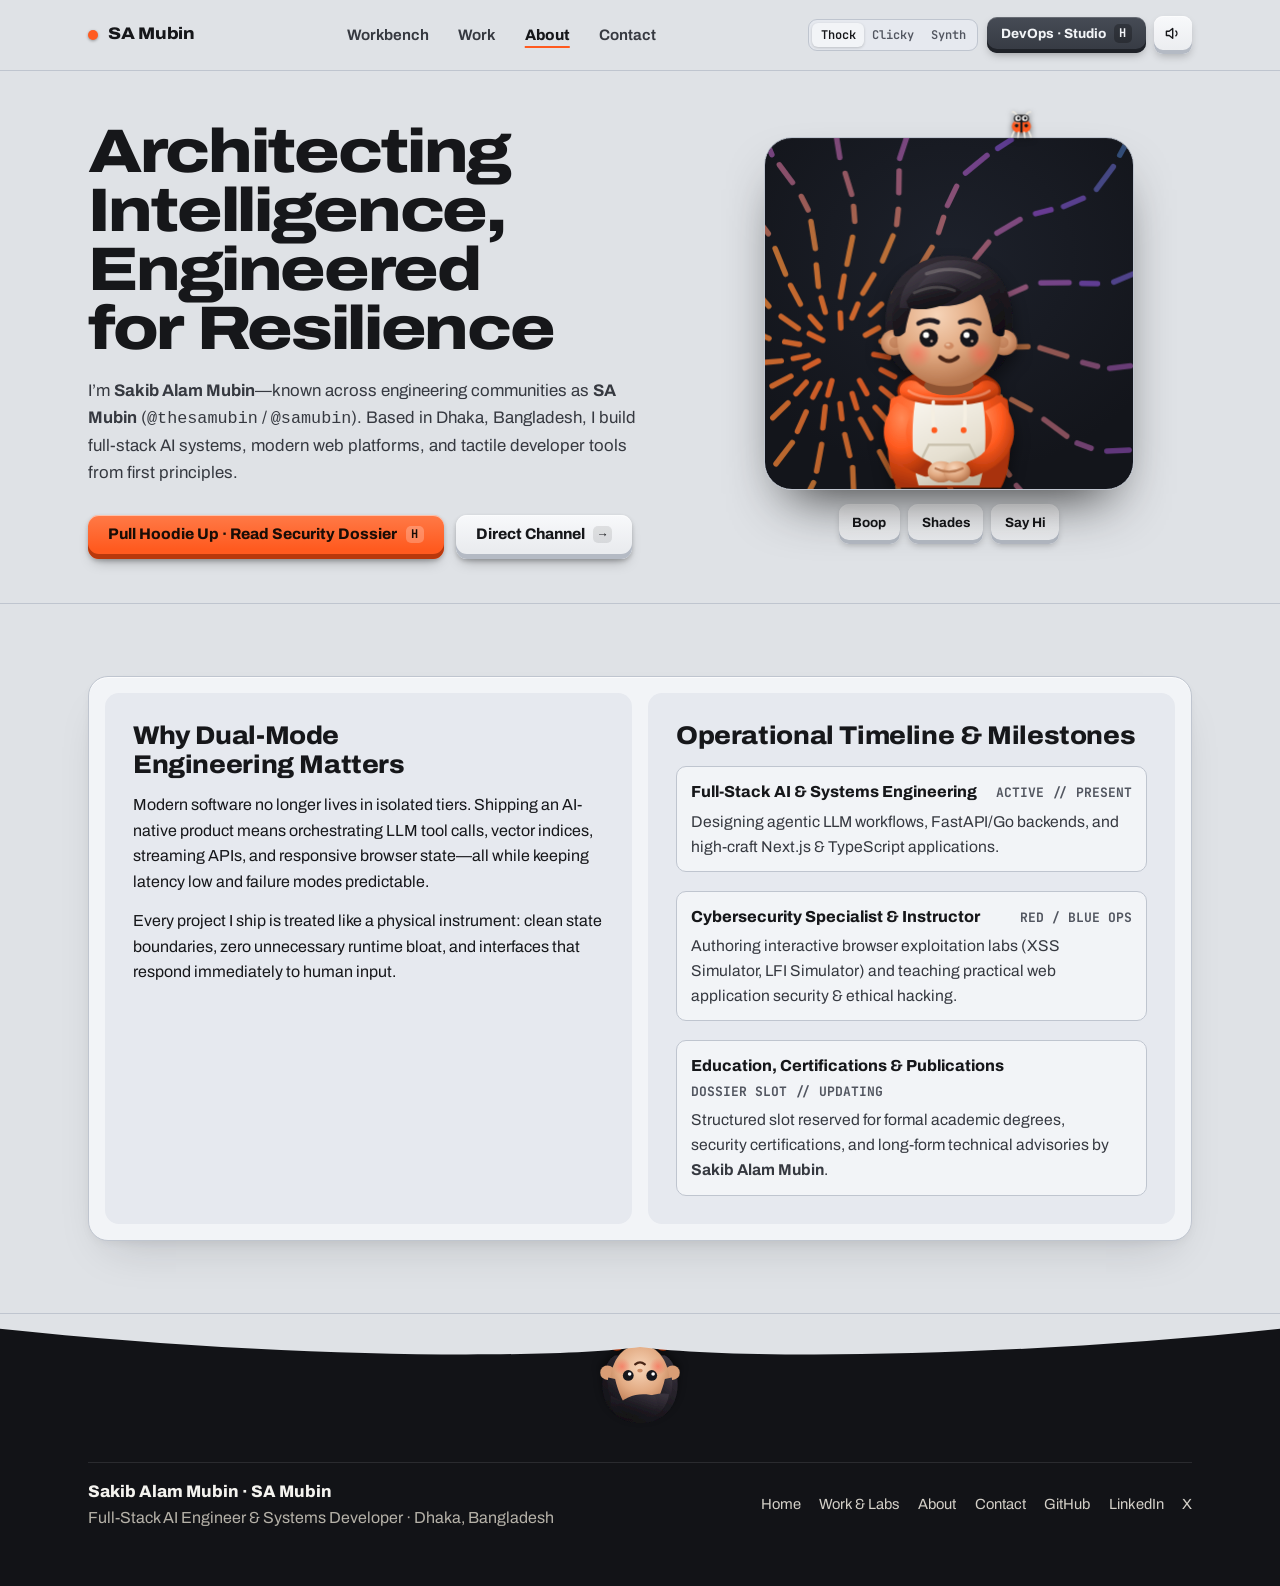
==== commit c7a36936: "Port 3D clay avatar with radial wave and perched bug mascot into dual-mode portfolio" ====
--- a/about/index.html
+++ b/about/index.html
@@ -103,8 +103,9 @@
           <button type="button" data-switch-profile="synth" aria-pressed="false" title="Sub-bass Cyber Synth">Synth</button>
         </div>
 
-        <button class="mode-switch" type="button" data-mode-toggle aria-pressed="false" title="Switch profile / toggle Darkroom">
-          <span data-mode-label>DevOps Profile</span>
+        <button class="mode-switch" type="button" data-mode-toggle aria-pressed="false" title="Pull hoodie up / down (Shortcut: H)">
+          <span data-mode-label>Hoodie Down · Dev</span>
+          <span class="mode-kbd">H</span>
         </button>
 
         <button class="tool" type="button" data-sound-toggle aria-pressed="true" aria-label="Mute keyboard and UI sound" title="Toggle mechanical audio">
@@ -138,13 +139,34 @@
 
           <div class="keys">
             <button class="key key--accent" type="button" data-mode-toggle>
-              <span data-show="dev">Switch to Security Profile · Read Security Dossier</span>
-              <span data-show="hack">Switch to DevOps Profile · Read Builder Bio</span>
+              <span data-show="dev">Pull Hoodie Up · Read Security Dossier</span>
+              <span data-show="hack">Drop Hoodie Down · Read Builder Bio</span>
+              <span class="kbd">H</span>
             </button>
             <a class="key" href="/contact/">
               <span>Direct Channel</span>
               <span class="kbd">→</span>
             </a>
+          </div>
+
+          <p class="darkroom-note" data-darkroom-note>
+            IDENTITY VERIFICATION // Primary canonical name: Sakib Alam Mubin (SA Mubin). Handles: @thesamubin · @samubin.
+          </p>
+        </div>
+
+        <div class="avatar-col">
+          <div class="avatar-stage avatar-stage--compact" data-avatar="compact">
+            <canvas class="avatar-wave" aria-hidden="true"></canvas>
+            <span class="avatar-badge" data-avatar-badge role="status" aria-live="polite"></span>
+            <button class="avatar-hit" type="button" data-avatar-hit aria-label="Interact with SA Mubin's avatar portrait">
+              <span class="avatar-mount" data-avatar-mount></span>
+            </button>
+          </div>
+
+          <div class="avatar-dock" role="group" aria-label="Portrait expressions">
+            <button class="dock-btn" type="button" data-avatar-act="boop"><span>Boop</span></button>
+            <button class="dock-btn" type="button" data-avatar-act="shades" aria-pressed="false"><span>Shades</span></button>
+            <button class="dock-btn" type="button" data-avatar-act="wave"><span>Say Hi</span></button>
           </div>
         </div>
       </div>
--- a/assets/css/site.css
+++ b/assets/css/site.css
@@ -72,7 +72,6 @@
 
   --ease-out: cubic-bezier(0.16, 1, 0.3, 1);
   --ease-smooth: cubic-bezier(0.22, 1, 0.36, 1);
-  --morph-t: 180ms var(--ease-out);
   --torch-x: 50vw;
   --torch-y: 35vh;
 
@@ -165,8 +164,8 @@
   color: var(--ink);
   overflow-x: clip;
   transition:
-    background-color var(--morph-t),
-    color var(--morph-t);
+    background-color 480ms var(--ease-out),
+    color 360ms var(--ease-out);
 }
 
 main {
@@ -308,7 +307,7 @@
 h3 {
   color: var(--ink);
   text-wrap: balance;
-  transition: font-stretch 480ms var(--ease-out), color var(--morph-t);
+  transition: font-stretch 520ms var(--ease-out), color 320ms var(--ease-out);
 }
 
 h1,
@@ -366,10 +365,7 @@
   z-index: 45;
   background: var(--ground);
   border-bottom: 1px solid var(--line);
-  transition:
-    background-color var(--morph-t),
-    border-color var(--morph-t),
-    color var(--morph-t);
+  transition: background-color 360ms var(--ease-out), border-color 360ms var(--ease-out);
 }
 
 .site-header .wrap {
@@ -384,13 +380,11 @@
   display: inline-flex;
   align-items: center;
   gap: 0.65rem;
-  color: var(--ink);
   font-weight: 800;
   font-stretch: var(--stretch-head);
   font-size: 1.05rem;
   letter-spacing: -0.02em;
   text-decoration: none;
-  transition: font-stretch 480ms var(--ease-out), color var(--morph-t);
 }
 
 .brand-led {
@@ -399,7 +393,6 @@
   border-radius: 50%;
   background: var(--accent);
   box-shadow: 0 1px 3px rgba(0, 0, 0, 0.35);
-  transition: background-color var(--morph-t);
 }
 
 .site-nav {
@@ -415,7 +408,7 @@
   font-size: 0.95rem;
   color: var(--ink-2);
   text-decoration: none;
-  transition: color var(--morph-t), background-color 150ms var(--ease-out);
+  transition: color 150ms, background-color 150ms;
 }
 
 .site-nav a:hover {
@@ -480,6 +473,16 @@
 .mode-switch svg {
   width: 1rem;
   height: 1rem;
+}
+
+.mode-kbd {
+  font-family: var(--mono);
+  font-size: 0.75rem;
+  font-weight: 700;
+  padding: 0.08rem 0.36rem;
+  border-radius: 5px;
+  background: rgba(0, 0, 0, 0.26);
+  color: inherit;
 }
 
 /* Switch sound profile segmented selector */
@@ -548,7 +551,8 @@
 }
 
 @media (max-width: 820px) {
-  .switch-seg {
+  .switch-seg,
+  .mode-kbd {
     display: none;
   }
 }
@@ -781,22 +785,14 @@
 .hero {
   position: relative;
   padding: 52px 0 44px;
-  background-color: var(--ground);
   border-bottom: 1px solid var(--line);
-  transition: background-color var(--morph-t), border-color var(--morph-t);
 }
 
 .hero-grid {
-  display: block;
-  max-width: 860px;
-}
-
-.hero-grid:has(.avatar-col) {
   display: grid;
   grid-template-columns: minmax(0, 1.12fr) minmax(0, 0.96fr);
   align-items: center;
   gap: clamp(2rem, 4vw, 3.5rem);
-  max-width: none;
 }
 
 .hero-role {
@@ -808,7 +804,6 @@
   color: var(--accent-text);
   text-wrap: balance;
   margin-bottom: 0.9rem;
-  transition: color var(--morph-t);
 }
 
 .hero-lead {
@@ -816,15 +811,13 @@
   color: var(--ink-2);
   line-height: 1.62;
   margin-bottom: 1.75rem;
-  max-width: 64ch;
-  transition: color var(--morph-t);
+  max-width: 56ch;
 }
 
 .hero-note {
   margin-top: 1.35rem;
   font-size: 0.88rem;
   color: var(--ink-3);
-  transition: color var(--morph-t);
 }
 
 /* Avatar Stage Column */
@@ -838,35 +831,55 @@
 .avatar-stage {
   position: relative;
   width: 100%;
-  max-width: 470px;
-  aspect-ratio: 1.04 / 1;
-  border-radius: 26px;
-  background: var(--surface);
+  max-width: 520px;
+  aspect-ratio: 1.08 / 1;
+  border-radius: 28px;
+  overflow: hidden;
+  background: radial-gradient(85% 80% at 50% 34%, #1d212b 0%, #13151b 78%);
   border: 1px solid var(--line);
-  box-shadow: var(--shadow-enclosure);
+  box-shadow:
+    inset 0 1px 0 rgba(255, 255, 255, 0.06),
+    0 28px 56px -24px rgba(0, 0, 0, 0.82);
   display: grid;
-  place-items: center;
-  overflow: hidden;
+  place-items: end center;
   user-select: none;
-  transition: background-color var(--morph-t), border-color var(--morph-t);
-}
-
-/* Subtle anodized studio grid inside stage */
-.avatar-stage::before {
-  content: "";
+}
+
+.avatar-stage--compact {
+  max-width: 370px;
+  aspect-ratio: 1.05 / 1;
+}
+
+.avatar-wave {
   position: absolute;
   inset: 0;
-  background-image: radial-gradient(var(--line) 1px, transparent 1px);
-  background-size: 20px 20px;
-  opacity: 0.55;
+  width: 100%;
+  height: 100%;
   pointer-events: none;
 }
 
-.avatar-mount {
+.avatar-hit {
   position: relative;
   z-index: 2;
-  width: min(88%, 380px);
+  width: 100%;
+  height: 100%;
+  padding: 1rem 1rem 0.35rem;
+  border: 0;
+  background: none;
+  cursor: pointer;
+  display: grid;
+  place-items: end center;
+  -webkit-tap-highlight-color: transparent;
+}
+
+.avatar-mount {
+  display: block;
+  width: min(82%, 340px);
   pointer-events: none;
+}
+
+.avatar-stage--compact .avatar-mount {
+  width: min(84%, 270px);
 }
 
 .av-svg {
@@ -875,70 +888,42 @@
   overflow: visible;
 }
 
-.av-root,
-.av-torso,
 .av-head,
 .av-face,
 .av-hair-front,
-.av-arm-l,
-.av-arm-r,
-.av-laptop {
+.av-body,
+.av-root {
   transform-box: fill-box;
   transform-origin: center;
   will-change: transform;
 }
 
-.av-arm-l,
-.av-arm-r {
-  transition: transform 140ms var(--ease-out);
-}
-
-/* Hoodie Up / Down anatomical layer transitions */
-.av-hood-up-back,
-.av-hood-up-front,
-.av-hack-face-glow {
-  opacity: 0;
-  transform: translateY(18px) scale(0.95);
-  transform-box: fill-box;
-  transform-origin: center bottom;
-  transition: opacity 380ms var(--ease-out), transform 460ms var(--ease-out);
-}
-
-.avatar-stage.is-hood-up .av-hood-up-back,
-.avatar-stage.is-hood-up .av-hood-up-front,
-.avatar-stage.is-hood-up .av-hack-face-glow {
-  opacity: 1;
-  transform: translateY(0) scale(1);
-}
-
-.avatar-stage.is-hood-up .av-hair-front {
-  transform: scale(0.92) translateY(5px);
-}
-
-.avatar-stage.is-hood-up .av-hood-down-back {
-  opacity: 0;
-}
-
-/* Laptop shell adapts in Darkroom mode */
-.avatar-stage.is-hood-up .av-laptop-shell,
-.avatar-stage.is-hood-up .av-laptop-base {
-  fill: #1f1416;
-}
-.avatar-stage.is-hood-up .av-laptop-glyph {
-  stroke: #e0352b;
-}
-
-/* Facial expression states */
+/* Avatar facial expression states */
 .av-eyes-happy,
+.av-eyes-dizzy,
 .av-mouth-laugh,
-.av-arm-wave {
+.av-arm-wave,
+.av-sparks {
   opacity: 0;
   pointer-events: none;
-  transition: opacity 130ms var(--ease-out);
+  transition: opacity 120ms var(--ease-out);
+}
+
+.av-shades {
+  opacity: 0;
+  transform: translateY(-14px);
+  pointer-events: none;
+  transition: opacity 180ms var(--ease-out), transform 240ms var(--ease-out);
+}
+
+.avatar-stage.has-shades .av-shades {
+  opacity: 1;
+  transform: translateY(0);
 }
 
 .avatar-stage.is-blinking .av-eyes-open,
-.avatar-stage.is-happy .av-eyes-open {
+.avatar-stage.is-happy .av-eyes-open,
+.avatar-stage.is-dizzy .av-eyes-open {
   opacity: 0;
 }
 
@@ -950,17 +935,29 @@
 .avatar-stage.is-happy .av-mouth-calm {
   opacity: 0;
 }
-.avatar-stage.is-happy .av-mouth-laugh {
+
+.avatar-stage.is-happy .av-mouth-laugh,
+.avatar-stage.is-happy .av-sparks {
   opacity: 1;
 }
 
-.avatar-stage.is-waving .av-arm-r {
+.avatar-stage.is-dizzy .av-eyes-dizzy {
+  opacity: 1;
+}
+
+.avatar-stage.is-waving .av-arm-rest-r {
   opacity: 0;
 }
+
 .avatar-stage.is-waving .av-arm-wave {
   opacity: 1;
-  transform-origin: 282px 202px;
-  animation: av-wave 0.34s ease-in-out infinite alternate;
+  transform-origin: 202px 176px;
+}
+
+@media (prefers-reduced-motion: no-preference) {
+  .avatar-stage.is-waving .av-arm-wave {
+    animation: av-wave 0.34s ease-in-out infinite alternate;
+  }
 }
 
 @keyframes av-wave {
@@ -972,63 +969,33 @@
   }
 }
 
-/* Accessible Hit Overlay Buttons on Avatar Stage */
-.avatar-hits {
-  position: absolute;
-  inset: 0;
-  z-index: 3;
-}
-
-.av-hit-face {
-  position: absolute;
-  left: 31%;
-  top: 12%;
-  width: 38%;
-  height: 30%;
-  background: transparent;
-  border: 0;
-  border-radius: 50%;
-  cursor: pointer;
-}
-
-.av-hit-hood {
-  position: absolute;
-  left: 24%;
-  top: 42%;
-  width: 52%;
-  height: 20%;
-  background: transparent;
-  border: 0;
-  border-radius: 16px;
-  cursor: pointer;
-}
-
-/* Avatar Speech Pill */
 .avatar-badge {
   position: absolute;
-  top: 0.9rem;
+  top: 1rem;
   left: 50%;
   z-index: 4;
-  transform: translate(-50%, -6px);
-  opacity: 0;
-  pointer-events: none;
+  translate: -50% 0;
+  padding: 0.42rem 0.85rem;
+  border-radius: 999px;
+  background: #ece8df;
+  color: #141518;
+  border: 1px solid #c9c2b2;
+  box-shadow: 0 10px 22px -8px rgba(0, 0, 0, 0.75);
+  font-size: 0.84rem;
+  font-weight: 700;
+  white-space: nowrap;
   max-width: calc(100% - 1.5rem);
   overflow: hidden;
   text-overflow: ellipsis;
-  padding: 0.36rem 0.85rem;
-  border-radius: 999px;
-  background: var(--ink);
-  color: var(--surface);
-  font-weight: 700;
-  font-size: 0.82rem;
-  white-space: nowrap;
-  box-shadow: 0 8px 18px -4px rgba(0, 0, 0, 0.35);
-  transition: opacity 160ms var(--ease-out), transform 180ms var(--ease-out);
+  opacity: 0;
+  transform: translateY(-6px);
+  pointer-events: none;
+  transition: opacity 180ms var(--ease-out), transform 220ms var(--ease-out);
 }
 
 .avatar-badge.is-on {
   opacity: 1;
-  transform: translate(-50%, 0);
+  transform: translateY(0);
 }
 
 /* Avatar Control Dock */
@@ -1299,13 +1266,11 @@
 /* ---------- 10. Signature "Loadout / Arsenal" Mechanical Keyboard Section ---------- */
 .section {
   padding: 72px 0;
-  background-color: var(--ground);
   border-bottom: 1px solid var(--line);
-  transition: background-color var(--morph-t), border-color var(--morph-t);
 }
 
 .section-alt {
-  background-color: var(--ground-alt);
+  background: var(--ground-alt);
 }
 
 .section-head {
@@ -1321,7 +1286,6 @@
   color: var(--ink-2);
   font-size: 1.04rem;
   max-width: 62ch;
-  transition: color var(--morph-t);
 }
 
 /* Recessed Upper Slot for Stack Layer Buttons (Molded Inside the Unified One-Piece Plastic Case) */
@@ -1357,8 +1321,8 @@
 .stack-pill {
   appearance: none;
   border: 0;
-  background: linear-gradient(180deg, #363a41 0%, #2a2e34 100%);
-  color: #f4f1ea;
+  background: linear-gradient(180deg, #a2a8af 0%, #838991 100%);
+  color: #141619;
   border-radius: clamp(4.5px, 0.8vw, 6px);
   padding: clamp(0.18rem, 0.42vw, 0.3rem) clamp(0.36rem, 0.9vw, 0.72rem) clamp(0.22rem, 0.5vw, 0.38rem);
   display: inline-flex;
@@ -1369,42 +1333,29 @@
   font-family: var(--font);
   white-space: nowrap;
   box-shadow:
-    inset 0 1px 0 rgba(255, 255, 255, 0.16),
-    inset 0 -2px 0 rgba(0, 0, 0, 0.48),
+    inset 0 1px 0 rgba(255, 255, 255, 0.5),
+    inset 0 -2px 0 rgba(0, 0, 0, 0.38),
     0 1px 2px rgba(0, 0, 0, 0.5);
-  transition: transform 90ms var(--ease-out), background 140ms, color var(--morph-t);
+  transition: transform 90ms var(--ease-out), background 140ms;
 }
 
 html[data-mode="hack"] .stack-pill {
-  background: linear-gradient(180deg, #1a1416 0%, #130e10 100%);
-  color: #dfd0cc;
-  box-shadow:
-    inset 0 1px 0 rgba(255, 200, 195, 0.1),
-    inset 0 -2px 0 rgba(0, 0, 0, 0.6),
-    0 1px 2px rgba(0, 0, 0, 0.65);
+  background: linear-gradient(180deg, #381d20 0%, #261215 100%);
+  color: #f4dfdc;
 }
 
 .stack-pill:hover {
   transform: translateY(-1px);
-  filter: brightness(1.08);
 }
 
 .stack-pill[aria-selected="true"] {
-  background: linear-gradient(180deg, #f7915a 0%, #ef7b40 100%);
-  color: #110602;
-  box-shadow:
-    inset 0 1px 0 rgba(255, 226, 204, 0.45),
-    inset 0 -2px 0 rgba(120, 40, 8, 0.45),
-    0 1px 2px rgba(0, 0, 0, 0.5);
+  background: linear-gradient(180deg, #f28757 0%, #e06a38 100%);
+  color: #1a0c05;
 }
 
 html[data-mode="hack"] .stack-pill[aria-selected="true"] {
-  background: linear-gradient(180deg, #a81711 0%, #98130d 100%);
-  color: #fffaf9;
-  box-shadow:
-    inset 0 1px 0 rgba(255, 190, 180, 0.28),
-    inset 0 -2px 0 rgba(0, 0, 0, 0.52),
-    0 1px 2px rgba(0, 0, 0, 0.68);
+  background: linear-gradient(180deg, #d12820 0%, #b81b14 100%);
+  color: #fff8f7;
 }
 
 .stack-pill-dot {
@@ -1417,6 +1368,12 @@
 
 .stack-pill[aria-selected="true"] .stack-pill-dot {
   background: currentColor;
+}
+
+.stack-pill-code {
+  font-family: var(--mono);
+  font-size: clamp(0.7rem, 0.95vw, 0.74rem);
+  font-weight: 800;
 }
 
 .stack-pill-label {
@@ -1432,26 +1389,6 @@
   margin-inline: auto;
   padding-top: clamp(64px, 10vw, 84px);
   padding-bottom: clamp(78px, 14vw, 118px);
-}
-
-.kb-wall-shadow {
-  position: absolute;
-  left: 10px;
-  right: 10px;
-  top: clamp(64px, 10vw, 84px);
-  bottom: clamp(78px, 14vw, 118px);
-  border-radius: 22px;
-  background: radial-gradient(ellipse at 50% 42%, rgba(15, 17, 22, 0.34) 0%, rgba(15, 17, 22, 0.16) 66%, transparent 100%);
-  filter: blur(18px);
-  transform-origin: 86% 0;
-  pointer-events: none;
-  z-index: 0;
-  will-change: transform;
-}
-
-html[data-mode="hack"] .kb-wall-shadow {
-  background: radial-gradient(ellipse at 50% 42%, rgba(0, 0, 0, 0.88) 0%, rgba(0, 0, 0, 0.5) 68%, transparent 100%);
-  filter: blur(22px);
 }
 
 .kb-cables {
@@ -1465,86 +1402,23 @@
   z-index: 1;
 }
 
-.kb-cables .cable-body {
-  stroke-width: 7.5px;
-}
-
-.kb-cables .cable-braid {
-  fill: none;
-  stroke: rgba(255, 255, 255, 0.14);
-  stroke-width: 5.2px;
-  stroke-dasharray: 2.2 4.4;
-  stroke-linecap: butt;
-}
-
-html[data-mode="hack"] .kb-cables .cable-braid {
-  stroke: rgba(220, 68, 58, 0.22);
-}
-
-.power-mount-plate {
-  fill: #2f343d;
+.power-mount {
+  fill: #2d3139;
   stroke: rgba(0, 0, 0, 0.45);
-  stroke-width: 1.25px;
-}
-
-.power-mount-screw {
-  fill: #8d94a1;
-  stroke: rgba(0, 0, 0, 0.5);
-  stroke-width: 0.7px;
-}
-
-.power-mount-collar {
-  fill: #181a20;
-  stroke: rgba(255, 255, 255, 0.14);
-  stroke-width: 0.8px;
-}
-
-html[data-mode="hack"] .power-mount-plate {
-  fill: #261215;
-  stroke: rgba(255, 95, 85, 0.22);
-}
-
-html[data-mode="hack"] .power-mount-screw {
-  fill: #6a3d42;
-}
-
-html[data-mode="hack"] .power-mount-collar {
-  fill: #0d0607;
-  stroke: rgba(255, 95, 85, 0.18);
+  stroke-width: 1.5px;
 }
 
 /* Unplugged Left USB-C Connector Tip at the end of the loose left cable */
 .free-usb-plug {
   opacity: 0;
   pointer-events: none;
+  transition: opacity 110ms var(--ease-out);
 }
 
 .hanging-kb-rig.is-left-released .free-usb-plug {
   opacity: 1;
   pointer-events: auto;
-  cursor: grab;
-}
-
-.hanging-kb-rig.is-plug-dragging .kb-cables {
-  z-index: 4;
-}
-
-.hanging-kb-rig.is-plug-dragging .free-usb-plug {
-  cursor: grabbing;
-}
-
-.hanging-kb-rig.is-left-seating .free-usb-plug {
-  opacity: 1;
-  pointer-events: none;
-}
-
-.hanging-kb-rig.is-left-released .free-usb-plug:hover .free-usb-housing {
-  fill: #d0d6e0;
-}
-
-.hanging-kb-rig.is-plug-ready .free-usb-led {
-  fill: var(--accent);
-  opacity: 1;
+  cursor: pointer;
 }
 
 .free-usb-boot {
@@ -1563,16 +1437,6 @@
   stroke-width: 1px;
 }
 
-.free-usb-led {
-  fill: #475569;
-  opacity: 0.55;
-}
-
-html[data-mode="hack"] .free-usb-led {
-  fill: #59262a;
-  opacity: 0.65;
-}
-
 .free-usb-pin {
   fill: #d4af37;
   stroke: #382f10;
@@ -1583,7 +1447,7 @@
 .kb-shell {
   position: relative;
   z-index: 2;
-  padding: clamp(5px, 0.9vw, 8px) clamp(5px, 0.9vw, 8px) clamp(10px, 1.9vw, 15px);
+  padding: clamp(4.5px, 0.9vw, 7px) clamp(4.5px, 0.9vw, 7px) clamp(7.5px, 1.4vw, 11px);
   border-radius: 15px;
   background: transparent;
   border: 0;
@@ -1608,15 +1472,15 @@
   overflow: visible;
   pointer-events: none;
   z-index: 1;
-  filter: drop-shadow(0 4px 6px rgba(0, 0, 0, 0.26));
+  filter: drop-shadow(0 22px 26px rgba(0, 0, 0, 0.32)) drop-shadow(0 6px 12px rgba(0, 0, 0, 0.2));
 }
 
 html[data-mode="hack"] .kb-case-svg {
-  filter: drop-shadow(0 5px 8px rgba(0, 0, 0, 0.65));
+  filter: drop-shadow(0 26px 32px rgba(0, 0, 0, 0.72)) drop-shadow(0 8px 14px rgba(0, 0, 0, 0.45));
 }
 
 .kb-case-lip {
-  fill: #989285;
+  fill: #9c978b;
 }
 
 html[data-mode="hack"] .kb-case-lip {
@@ -1629,17 +1493,6 @@
 
 html[data-mode="hack"] .kb-case-body {
   fill: url(#kbCaseGradHack);
-}
-
-.kb-case-seam {
-  fill: none;
-  stroke: rgba(0, 0, 0, 0.22);
-  stroke-width: 1.15px;
-  stroke-linejoin: round;
-}
-
-html[data-mode="hack"] .kb-case-seam {
-  stroke: rgba(255, 95, 85, 0.16);
 }
 
 .kb-case-spec {
@@ -1687,25 +1540,12 @@
 
 .kb-usb-socket {
   position: absolute;
-  top: -6px;
-  width: 28px;
-  height: 8px;
-  border-radius: 3.5px 3.5px 1px 1px;
-  background: #0d0f13;
-  border: 1px solid rgba(255, 255, 255, 0.22);
-  box-shadow:
-    inset 0 3px 4px rgba(0, 0, 0, 0.95),
-    0 1px 0 rgba(255, 255, 255, 0.35);
-  display: grid;
-  place-items: center;
-}
-
-.kb-usb-socket-tongue {
-  width: 14px;
-  height: 2px;
-  border-radius: 1px;
-  background: #c8a234;
-  opacity: 0.72;
+  top: -4px;
+  width: 26px;
+  height: 5px;
+  border-radius: 3px 3px 0 0;
+  background: #20232a;
+  border: 1px solid rgba(255, 255, 255, 0.25);
 }
 
 .kb-usb-plug {
@@ -1714,19 +1554,11 @@
   display: flex;
   flex-direction: column;
   align-items: center;
-}
-
-.kb-usb-port--left .kb-usb-plug {
-  transform: translateY(calc(-1 * var(--plug-slip, 0px)));
-}
-
-.hanging-kb-rig.is-left-released .kb-usb-port--left .kb-usb-plug,
-.hanging-kb-rig.is-left-seating .kb-usb-port--left .kb-usb-plug {
+  transition: opacity 110ms var(--ease-out);
+}
+
+.hanging-kb-rig.is-left-released .kb-usb-port--left .kb-usb-plug {
   opacity: 0;
-}
-
-.hanging-kb-rig.is-plug-ready .kb-usb-port--left .kb-usb-socket {
-  border-color: var(--accent);
 }
 
 .usb-tip-anchor {
@@ -1771,31 +1603,26 @@
   background: var(--accent);
 }
 
-/* Deep Dark Recessed Brushed Switch Plate Cavity (4 Rows Total: Preserves Exact Layout Across All Screen Sizes) */
+/* Deep Dark Recessed Switch Plate Cavity (4 Rows Total: Preserves Exact Layout Across All Screen Sizes) */
 .kb-plate {
   position: relative;
   z-index: 3;
-  padding: clamp(4px, 0.8vw, 6.5px);
+  padding: clamp(3px, 0.75vw, 6px);
   border-radius: clamp(6px, 1.3vw, 10px);
-  background: linear-gradient(180deg, #21242b 0%, #16181d 68%, #111317 100%);
-  border: 1px solid rgba(0, 0, 0, 0.42);
+  background: #1a1c20;
   box-shadow:
-    inset 0 4px 10px rgba(0, 0, 0, 0.9),
-    inset 0 -1px 0 rgba(255, 255, 255, 0.08),
-    0 1px 0 rgba(255, 255, 255, 0.48);
+    inset 0 3px 8px rgba(0, 0, 0, 0.88),
+    0 1px 0 rgba(255, 255, 255, 0.45);
   display: flex;
   flex-direction: column;
-  gap: clamp(3px, 0.65vw, 5px);
+  gap: clamp(2.5px, 0.65vw, 5px);
   perspective: 1100px;
-  transition: background-color var(--morph-t), border-color var(--morph-t);
 }
 
 html[data-mode="hack"] .kb-plate {
-  background: linear-gradient(180deg, #0f0708 0%, #070304 75%, #050202 100%);
-  border-color: rgba(255, 95, 85, 0.14);
+  background: #080405;
   box-shadow:
-    inset 0 4px 10px rgba(0, 0, 0, 0.96),
-    inset 0 -1px 0 rgba(255, 95, 85, 0.1),
+    inset 0 3px 8px rgba(0, 0, 0, 0.95),
     0 1px 0 rgba(255, 110, 99, 0.14);
 }
 
@@ -1829,7 +1656,7 @@
   min-width: 0;
 }
 
-/* 4th Row (Bottom Row with Fn, Mode Badge, Alt, Accent Spacebar, SAMUBIN, Mode Switch) */
+/* 4th Row (Bottom Row with Fn, Win[Yellow], Alt, Orange Spacebar, Back[Cream], Mode) */
 .kb-bottom-row {
   display: grid;
   grid-template-columns: 1fr 1fr 1fr 2.7fr 1.65fr 1.25fr;
@@ -1924,20 +1751,17 @@
 }
 
 /* ==========================================================================
-   TRUE 3D SCULPTED TRAPEZOIDAL KEYCAPS
-   - Dev Mode:  "Studio Alabaster & Carbon Graphite" (Alabaster alphas, Graphite modifiers, Safety Terracotta accents)
-   - Hack Mode: "GMK Evil Dolch & Safelight Obsidian" (Obsidian alphas, Stealth Pitch modifiers, Safelight Crimson accents)
+   TRUE 3D SCULPTED TRAPEZOIDAL KEYCAPS (Matching Reference Photo)
+   - Outer .kb-cap forms the tapered 3D beveled keycap skirt (top/left/right/bottom walls)
+   - Inner .kb-cap-dish forms the recessed concave top surface with icon + tech name
    ========================================================================== */
 .kb-cap {
-  /* Default Tech/Stack Alpha Keycap: Ceramic Alabaster / PBT Ivory */
-  --dish-top: #f4f1ea;
-  --dish-bg: #e7e2d7;
-  --skirt-top: #cbc5b7;
-  --skirt-bot: #a49e90;
-  --cap-ink: #15171a;
-  --dish-spec: rgba(255, 255, 255, 0.54);
-  --skirt-spec: rgba(255, 255, 255, 0.42);
-  --dish-rim: transparent;
+  /* Default Cool Machined Grey Keycap (like Q W E R T Y alphas in the reference photo) */
+  --dish-top: #aeb4bb;
+  --dish-bg: #999fa6;
+  --skirt-top: #7f858c;
+  --skirt-bot: #5c6168;
+  --cap-ink: #17191c;
 
   position: relative;
   min-width: 0;
@@ -1946,38 +1770,34 @@
   outline: none;
   cursor: pointer;
   touch-action: pan-y;
-  min-height: clamp(36px, 7.8vw, 64px);
-  padding: clamp(2px, 0.4vw, 3.5px) clamp(2.5px, 0.65vw, 5.5px) clamp(5px, 1.15vw, 9.5px);
+  min-height: clamp(34px, 7.6vw, 62px);
+  padding: clamp(2px, 0.4vw, 3px) clamp(2px, 0.6vw, 5px) clamp(4px, 1vw, 8px);
   border-radius: clamp(5px, 1vw, 8px);
   color: var(--cap-ink);
-  background:
-    linear-gradient(90deg, rgba(0, 0, 0, 0.2) 0%, transparent 15%, transparent 85%, rgba(0, 0, 0, 0.24) 100%),
-    linear-gradient(180deg, var(--skirt-top) 0%, var(--skirt-bot) 100%);
+  background: linear-gradient(180deg, var(--skirt-top) 0%, var(--skirt-bot) 100%);
   box-shadow:
-    inset 0 1px 0 var(--skirt-spec),
-    inset 0 -3px 0 rgba(0, 0, 0, 0.36),
-    0 3px 4px rgba(0, 0, 0, 0.74);
+    inset 0 1px 0 rgba(255, 255, 255, 0.32),
+    inset 0 -2px 0 rgba(0, 0, 0, 0.42),
+    0 3px 4px rgba(0, 0, 0, 0.72);
   display: flex;
   align-items: stretch;
   justify-content: stretch;
   transition:
-    transform 85ms cubic-bezier(0.22, 1, 0.36, 1),
-    box-shadow 85ms ease,
-    filter 95ms ease,
-    color var(--morph-t);
+    transform 95ms cubic-bezier(0.22, 1, 0.36, 1),
+    padding 95ms cubic-bezier(0.22, 1, 0.36, 1),
+    box-shadow 95ms ease,
+    filter 95ms ease;
 }
 
 .kb-cap-dish {
-  position: relative;
   width: 100%;
   min-width: 0;
   border-radius: clamp(3.5px, 0.65vw, 5px);
-  background: radial-gradient(115% 95% at 50% 42%, var(--dish-bg) 38%, var(--dish-top) 100%);
+  background: linear-gradient(180deg, var(--dish-top) 0%, var(--dish-bg) 100%);
   box-shadow:
-    inset 0 0 0 1px var(--dish-rim),
-    inset 0 1.5px 1px var(--dish-spec),
-    inset 0 -1.5px 3px rgba(0, 0, 0, 0.22),
-    0 1px 2px rgba(0, 0, 0, 0.34);
+    inset 0 1px 0 rgba(255, 255, 255, 0.62),
+    inset 0 -1px 2px rgba(0, 0, 0, 0.14),
+    0 1px 2px rgba(0, 0, 0, 0.32);
   padding: clamp(2px, 0.5vw, 4px);
   display: flex;
   flex-direction: column;
@@ -1987,174 +1807,93 @@
   overflow: hidden;
 }
 
-.kb-cap[data-sam-key="u"] .kb-cap-dish::after {
-  content: "";
-  position: absolute;
-  left: 50%;
-  bottom: clamp(3px, 0.55vw, 5px);
-  translate: -50% 0;
-  width: clamp(10px, 2.2vw, 16px);
-  height: 2px;
-  border-radius: 2px;
-  background: currentColor;
-  opacity: 0.55;
-}
-
-/* Unified Tech/Stack Alphas across Rows 1-3 (no muddy tier tinting on icon keys) */
-.kb-cap--icon,
-.kb-cap--icon.kb-cap--cream,
-.kb-cap--icon.kb-cap--daily,
-.kb-cap--icon.kb-cap--proficient,
-.kb-cap--icon.kb-cap--familiar {
-  --dish-top: #f4f1ea;
-  --dish-bg: #e7e2d7;
-  --skirt-top: #cbc5b7;
-  --skirt-bot: #a49e90;
-  --cap-ink: #15171a;
-  --dish-spec: rgba(255, 255, 255, 0.54);
-  --skirt-spec: rgba(255, 255, 255, 0.42);
-}
-
-/* Outer Modifier Frame: Machined Carbon Graphite (Tab, Shift, Enter, Fn, Alt, SAMUBIN, Mode) */
-.kb-mod,
-.kb-cap--mod,
-.kb-cap--enter,
-.kb-cap--back,
-.kb-cap--mode,
-.kb-bottom-row .kb-cap--cream,
-.kb-bottom-row .kb-cap--proficient {
-  --dish-top: #363a41;
-  --dish-bg: #2a2e34;
-  --skirt-top: #1f2227;
-  --skirt-bot: #131519;
-  --cap-ink: #f4f1ea;
-  --dish-spec: rgba(255, 255, 255, 0.13);
-  --skirt-spec: rgba(255, 255, 255, 0.16);
-}
-
+/* Warm Cream Keycaps (like S D F G H & Fn / Backcnns in reference photo) */
+.kb-cap--cream {
+  --dish-top: #f5f1e7;
+  --dish-bg: #e7e2d5;
+  --skirt-top: #cbc5b6;
+  --skirt-bot: #a49e8f;
+  --cap-ink: #191b1e;
+}
+
+/* Warm Mustard / Ochre Keycap (like Win key in reference photo) */
+.kb-cap--yellow {
+  --dish-top: #f3d778;
+  --dish-bg: #e4c45a;
+  --skirt-top: #c4a33b;
+  --skirt-bot: #9a7d22;
+  --cap-ink: #1e1806;
+}
+
+/* Darker Slate / Proficient Keycaps */
+.kb-cap--proficient {
+  --dish-top: #8f959d;
+  --dish-bg: #7d838b;
+  --skirt-top: #636870;
+  --skirt-bot: #474b52;
+  --cap-ink: #121417;
+}
+
+/* Persimmon / Terracotta Orange Keycaps (Esc, Scrambled S-A-M-U-B-I-N, & Spacebar) */
+.kb-cap--sam,
+.kb-mod[aria-pressed="true"] {
+  --dish-top: #f28757;
+  --dish-bg: #e27240;
+  --skirt-top: #c45626;
+  --skirt-bot: #963c15;
+  --cap-ink: #1a0c05;
+}
+
+/* Wide 2u Enter Key */
 .kb-cap--enter {
   grid-column: span 2;
-}
-
-/* Bottom Mode Badge Key ("Dev" / "Red"): Warm Studio Pewter Sub-Accent */
-.kb-cap--badge,
-.kb-cap--yellow {
-  --dish-top: #464442;
-  --dish-bg: #393735;
-  --skirt-top: #282725;
-  --skirt-bot: #191817;
-  --cap-ink: #f4f1ea;
-  --dish-spec: rgba(255, 250, 244, 0.15);
-  --skirt-spec: rgba(255, 250, 244, 0.18);
-}
-
-/* Signature Safety Signal Terracotta Accent (Active Layer Key, S-A-M-U-B-I-N, & Spacebar) */
-.kb-cap--sam:not(.kb-cap--enter):not(.kb-cap--space),
-.kb-mod[aria-pressed="true"],
-.kb-cap--space {
-  --dish-top: #f7915a;
-  --dish-bg: #ef7b40;
-  --skirt-top: #c6501d;
-  --skirt-bot: #91320b;
-  --cap-ink: #110602;
-  --dish-spec: rgba(255, 232, 214, 0.38);
-  --skirt-spec: rgba(255, 224, 200, 0.34);
-}
-
-/* Hack Mode: GMK Evil Dolch & Safelight Obsidian Keycap Palette */
-html[data-mode="hack"] .kb-cap,
-html[data-mode="hack"] .kb-cap--icon,
-html[data-mode="hack"] .kb-cap--icon.kb-cap--cream,
-html[data-mode="hack"] .kb-cap--icon.kb-cap--daily,
-html[data-mode="hack"] .kb-cap--icon.kb-cap--proficient,
-html[data-mode="hack"] .kb-cap--icon.kb-cap--familiar {
-  --dish-top: #282022;
-  --dish-bg: #1e1719;
-  --skirt-top: #150f11;
-  --skirt-bot: #0c0809;
-  --cap-ink: #f0e4e1;
-  --dish-spec: rgba(255, 215, 210, 0.1);
-  --skirt-spec: rgba(255, 200, 195, 0.12);
-  --dish-rim: transparent;
-}
-
-/* Hack Mode Outer Modifiers: Stealth Pitch */
-html[data-mode="hack"] .kb-mod,
-html[data-mode="hack"] .kb-cap--mod,
-html[data-mode="hack"] .kb-cap--back,
-html[data-mode="hack"] .kb-cap--mode,
-html[data-mode="hack"] .kb-bottom-row .kb-cap--cream,
-html[data-mode="hack"] .kb-bottom-row .kb-cap--proficient {
-  --dish-top: #1a1416;
-  --dish-bg: #130e10;
-  --skirt-top: #0c090a;
-  --skirt-bot: #060405;
-  --cap-ink: #dfd0cc;
-  --dish-spec: rgba(255, 205, 200, 0.08);
-  --skirt-spec: rgba(255, 195, 190, 0.09);
-  --dish-rim: transparent;
-}
-
-/* Hack Mode 2u Enter: Sleek Stealth Modifier with Crimson Legend & Rim Accent */
+  --dish-top: #989ea5;
+  --dish-bg: #858b92;
+  --skirt-top: #696f76;
+  --skirt-bot: #4c5157;
+  --cap-ink: #141619;
+}
+
+/* Hack Mode 3D Sculpted Darkroom Keycap Palette */
+html[data-mode="hack"] .kb-cap {
+  --dish-top: #321a1d;
+  --dish-bg: #261316;
+  --skirt-top: #1b0c0e;
+  --skirt-bot: #0f0607;
+  --cap-ink: #f3dfdc;
+}
+
+html[data-mode="hack"] .kb-cap--cream {
+  --dish-top: #422226;
+  --dish-bg: #33191c;
+  --skirt-top: #231013;
+  --skirt-bot: #130809;
+  --cap-ink: #faeae7;
+}
+
+html[data-mode="hack"] .kb-cap--yellow {
+  --dish-top: #f4a83a;
+  --dish-bg: #db8e22;
+  --skirt-top: #b36e10;
+  --skirt-bot: #804b06;
+  --cap-ink: #180e02;
+}
+
+html[data-mode="hack"] .kb-cap--sam,
+html[data-mode="hack"] .kb-mod[aria-pressed="true"],
 html[data-mode="hack"] .kb-cap--enter {
-  --dish-top: #1d1416;
-  --dish-bg: #150e10;
-  --skirt-top: #0d080a;
-  --skirt-bot: #060304;
-  --cap-ink: #ff948b;
-  --dish-spec: rgba(255, 180, 175, 0.11);
-  --skirt-spec: rgba(255, 110, 99, 0.18);
-  --dish-rim: rgba(224, 52, 43, 0.48);
-}
-
-/* Hack Mode "Red" Badge Key: Stealth Crimson-Legend Sub-Accent */
-html[data-mode="hack"] .kb-cap--badge,
-html[data-mode="hack"] .kb-cap--yellow {
-  --dish-top: #211618;
-  --dish-bg: #181012;
-  --skirt-top: #100a0b;
-  --skirt-bot: #070405;
-  --cap-ink: #ff948b;
-  --dish-spec: rgba(255, 190, 185, 0.1);
-  --skirt-spec: rgba(255, 120, 110, 0.14);
-  --dish-rim: rgba(224, 52, 43, 0.28);
-}
-
-/* Hack Mode S-A-M-U-B-I-N Cipher Keys: Evil Dolch Crimson-on-Obsidian Novelties */
-html[data-mode="hack"] .kb-cap--sam:not(.kb-cap--enter):not(.kb-cap--space) {
-  --dish-top: #24171a;
-  --dish-bg: #1b1113;
-  --skirt-top: #120b0d;
-  --skirt-bot: #090506;
-  --cap-ink: #ff9990;
-  --dish-spec: rgba(255, 185, 180, 0.11);
-  --skirt-spec: rgba(255, 120, 110, 0.16);
-  --dish-rim: rgba(224, 52, 43, 0.34);
-}
-
-/* Hack Mode Primary Signal Controls (Active Layer & Spacebar): Safelight Crimson */
-html[data-mode="hack"] .kb-mod[aria-pressed="true"],
-html[data-mode="hack"] .kb-cap--space {
-  --dish-top: #a81711;
-  --dish-bg: #98130d;
-  --skirt-top: #700d09;
-  --skirt-bot: #450604;
-  --cap-ink: #fffaf9;
-  --dish-spec: rgba(255, 195, 190, 0.24);
-  --skirt-spec: rgba(255, 190, 180, 0.24);
-  --dish-rim: transparent;
-  box-shadow:
-    inset 0 1px 0 var(--skirt-spec),
-    inset 0 -3px 0 rgba(0, 0, 0, 0.5),
-    0 3px 4px rgba(0, 0, 0, 0.85);
+  --dish-top: #d12820;
+  --dish-bg: #b81b14;
+  --skirt-top: #8f140e;
+  --skirt-bot: #610c08;
+  --cap-ink: #fff8f7;
 }
 
 /* Left Modifier Keys (Esc, Tab, Shift) */
 .kb-mod-dish {
   align-items: center;
   justify-content: center;
-  gap: 1px;
-  padding: clamp(2px, 0.45vw, 5px) clamp(2px, 0.5vw, 6px);
+  padding: clamp(2px, 0.5vw, 5px) clamp(2px, 0.6vw, 7px);
   text-align: center;
 }
 
@@ -2179,8 +1918,7 @@
 .kb-mod-code {
   font-family: var(--font);
   font-weight: 800;
-  font-size: clamp(0.6875rem, 1.08vw, 0.86rem);
-  line-height: 1.05;
+  font-size: clamp(0.7rem, 1.12vw, 0.86rem);
   letter-spacing: -0.01em;
   white-space: nowrap;
 }
@@ -2217,16 +1955,11 @@
   white-space: nowrap;
 }
 
-/* Center Convex 3D Spacebar Dish (Only says "Space") */
+/* Center 3D Spacebar Dish (Only says "Space") */
 .kb-space-dish {
   flex-direction: column;
   justify-content: center;
   gap: clamp(2px, 0.45vw, 4px);
-  background: linear-gradient(180deg, var(--dish-top) 0%, var(--dish-bg) 82%, var(--skirt-top) 100%);
-  box-shadow:
-    inset 0 2px 2px var(--dish-spec),
-    inset 0 -2px 3px rgba(0, 0, 0, 0.24),
-    0 1px 2px rgba(0, 0, 0, 0.36);
 }
 
 .kb-space-barline {
@@ -2234,46 +1967,43 @@
   height: 2px;
   border-radius: 2px;
   background: currentColor;
-  opacity: 0.52;
+  opacity: 0.45;
 }
 
 .kb-space-text {
   font-family: var(--font);
-  font-size: clamp(0.6875rem, 1.08vw, 0.78rem);
+  font-size: clamp(0.7rem, 1.08vw, 0.78rem);
   font-weight: 800;
   letter-spacing: 0.01em;
   white-space: nowrap;
 }
 
-/* Tactile Physical Switch Highlight & Click Stem Travel (Uniform Across All Keys) */
+/* Physical 3D Keycap Hover Bump & Click Depression (Uniform Across All Keys) */
 .kb-cap:hover {
-  filter: brightness(1.045);
-}
-
-html[data-mode="hack"] .kb-cap:hover {
-  filter: brightness(1.14);
-}
-
-.kb-cap:focus {
+  transform: translateY(-2px);
+  filter: brightness(1.04);
+  box-shadow:
+    inset 0 1px 0 rgba(255, 255, 255, 0.38),
+    inset 0 -2px 0 rgba(0, 0, 0, 0.44),
+    0 5px 8px rgba(0, 0, 0, 0.76);
+}
+
+.kb-cap:focus,
+.kb-cap:focus-visible {
   outline: none;
-}
-
-.kb-cap:focus-visible {
-  outline: 2px solid var(--accent);
-  outline-offset: 1px;
 }
 
 .kb-cap:active,
 .kb-cap.is-down {
-  transform: translateY(3px);
-  filter: brightness(0.95);
+  transform: translateY(2.5px);
+  padding-bottom: clamp(2.5px, 0.65vw, 5px);
+  filter: brightness(0.96);
   box-shadow:
-    inset 0 1px 0 var(--skirt-spec),
-    inset 0 -1px 0 rgba(0, 0, 0, 0.45),
-    0 1px 1px rgba(0, 0, 0, 0.8);
-}
-
-/* Row-Aware Floating Tooltip (above Top Tabs, inter-row gap for Mid rows, below chassis chin for Row 4) */
+    inset 0 1px 0 rgba(255, 255, 255, 0.3),
+    0 1px 2px rgba(0, 0, 0, 0.78);
+}
+
+/* Top-Layer Floating Hover Badge (Mounted Outside .kb-plate at z-index: 999 so NEVER Behind Anything!) */
 .kb-hover-tip {
   position: absolute;
   left: 0;
@@ -2284,29 +2014,15 @@
   border-radius: 6px;
   background: var(--oled-bg);
   color: var(--oled-ink);
-  border: 1px solid rgba(255, 255, 255, 0.16);
+  border: 1px solid rgba(255, 255, 255, 0.14);
   font-family: var(--mono);
   font-size: 0.72rem;
   font-weight: 700;
   white-space: nowrap;
   pointer-events: none;
   opacity: 0;
-  box-shadow: 0 8px 18px rgba(0, 0, 0, 0.54);
-  transition: opacity 110ms var(--ease-out), translate 110ms var(--ease-out);
-}
-
-.kb-hover-tip::after {
-  content: "";
-  position: absolute;
-  left: 50%;
-  top: calc(100% - 4px);
-  width: 7px;
-  height: 7px;
-  translate: -50% 0;
-  rotate: 45deg;
-  background: var(--oled-bg);
-  border-right: 1px solid rgba(255, 255, 255, 0.16);
-  border-bottom: 1px solid rgba(255, 255, 255, 0.16);
+  box-shadow: 0 8px 18px rgba(0, 0, 0, 0.52);
+  transition: opacity 120ms var(--ease-out), translate 120ms var(--ease-out);
 }
 
 .kb-hover-tip.is-visible {
@@ -2314,26 +2030,9 @@
   translate: -50% -100%;
 }
 
-.kb-hover-tip[data-place="below"] {
-  translate: -50% -4px;
-}
-
-.kb-hover-tip[data-place="below"].is-visible {
-  translate: -50% 0;
-}
-
-.kb-hover-tip[data-place="below"]::after {
-  top: auto;
-  bottom: calc(100% - 4px);
-  border-right: 0;
-  border-bottom: 0;
-  border-left: 1px solid rgba(255, 255, 255, 0.16);
-  border-top: 1px solid rgba(255, 255, 255, 0.16);
-}
-
 @media (max-width: 580px) {
   .kb-usb-port {
-    scale: 0.78;
+    scale: 0.72;
     transform-origin: center top;
   }
   .kb-top-tabs {
@@ -2343,11 +2042,11 @@
   .stack-pill {
     padding: 0.36rem 0.5rem 0.44rem;
     min-height: 36px;
-    font-size: 0.6875rem;
+    font-size: 0.7rem;
     gap: 0.24rem;
   }
-  .kb-bot-main {
-    font-size: 0.6875rem;
+  .stack-pill-code {
+    display: none;
   }
   .kb-bottom-row {
     grid-template-columns: 1fr 1fr 1fr 2.1fr 2fr 1.5fr;
@@ -2376,10 +2075,7 @@
   flex-direction: column;
   justify-content: space-between;
   gap: 1.25rem;
-  transition:
-    border-color var(--morph-t),
-    transform 180ms var(--ease-out),
-    background-color var(--morph-t);
+  transition: border-color 180ms var(--ease-out), transform 180ms var(--ease-out), background-color 180ms var(--ease-out);
 }
 
 .exp-channel:hover {
@@ -2406,7 +2102,6 @@
   font-size: 0.8125rem;
   font-weight: 700;
   color: var(--accent-text);
-  transition: color var(--morph-t);
 }
 
 .exp-ch-led {
@@ -2420,7 +2115,6 @@
   font-family: var(--mono);
   font-size: 0.75rem;
   color: var(--ink-3);
-  transition: color var(--morph-t);
 }
 
 .exp-ch-body {
@@ -2438,7 +2132,6 @@
   color: var(--ink-2);
   font-size: 0.96rem;
   line-height: 1.58;
-  transition: color var(--morph-t);
 }
 
 .exp-ch-Schematic {
@@ -2488,10 +2181,7 @@
   flex-direction: column;
   justify-content: space-between;
   gap: 1.15rem;
-  transition:
-    background-color var(--morph-t),
-    border-color var(--morph-t),
-    transform 180ms var(--ease-out);
+  transition: border-color 180ms var(--ease-out), transform 180ms var(--ease-out);
 }
 
 .proj-card:hover {
@@ -2542,7 +2232,6 @@
   color: var(--ink-2);
   font-size: 0.96rem;
   line-height: 1.58;
-  transition: color var(--morph-t);
 }
 
 .proj-foot {
@@ -2553,7 +2242,6 @@
   justify-content: space-between;
   gap: 0.85rem;
   border-top: 1px solid var(--line);
-  transition: border-color var(--morph-t);
 }
 
 @media (max-width: 900px) {
@@ -2794,9 +2482,7 @@
 /* ---------- 12. Inner Pages (Work, About, Contact) ---------- */
 .page-head {
   padding: 52px 0 40px;
-  background-color: var(--ground);
   border-bottom: 1px solid var(--line);
-  transition: background-color var(--morph-t), border-color var(--morph-t);
 }
 
 .split-enclosure {
@@ -2809,14 +2495,12 @@
   gap: 16px;
   padding: 16px;
   overflow: hidden;
-  transition: background-color var(--morph-t), border-color var(--morph-t);
 }
 
 .split-pane {
   padding: 28px;
   border-radius: 14px;
   background: var(--surface-2);
-  transition: background-color var(--morph-t);
 }
 
 .split-pane h2,
@@ -2942,7 +2626,6 @@
   background: #121317;
   color: #b5b1a8;
   padding-bottom: 3.5rem;
-  transition: background-color var(--morph-t), color var(--morph-t);
 }
 
 html[data-mode="hack"] .site-footer {
@@ -2970,7 +2653,7 @@
 
 .footer-seam-wave path {
   fill: var(--ground);
-  transition: fill var(--morph-t);
+  transition: fill 480ms var(--ease-out);
 }
 
 .peeker {
@@ -3080,6 +2763,35 @@
   text-decoration: underline;
 }
 
+/* Safelight Photographic Field Notes (Illuminated in darkroom, heightened under torch) */
+.darkroom-note {
+  display: none;
+}
+
+html[data-mode="hack"] .darkroom-note {
+  display: block;
+  font-family: var(--mono);
+  font-size: 0.8125rem;
+  line-height: 1.5;
+  padding: 0.65rem 0.95rem;
+  border-radius: 8px;
+  background: var(--surface-2);
+  border: 1px solid var(--line-strong);
+  color: var(--accent-text);
+  margin-top: 1.15rem;
+  max-width: 62ch;
+  transition: border-color 240ms var(--ease-out), background-color 240ms var(--ease-out);
+  user-select: text;
+}
+
+html[data-mode="hack"] .darkroom-note.is-developed,
+html[data-mode="hack"] .darkroom-note:hover,
+html[data-mode="hack"] .darkroom-note:active,
+html[data-mode="hack"] .darkroom-note:focus-within {
+  border-color: var(--accent);
+  background: #251417;
+}
+
 /* Toast Notification */
 .toast {
   position: fixed;
@@ -3138,3 +2850,144 @@
     display: none;
   }
 }
+
+/* ---------- Funny Comic Bug & Speech Bubble ---------- */
+.bug-wrap {
+  position: absolute;
+  left: 0;
+  top: 0;
+  z-index: 30;
+  width: 34px;
+  height: 30px;
+  pointer-events: none;
+}
+
+.bug {
+  pointer-events: auto;
+  width: 34px;
+  height: 30px;
+  padding: 0;
+  border: 0;
+  background: none;
+  cursor: pointer;
+  transform-origin: 50% 65%;
+  transition: transform 220ms var(--ease-out);
+  -webkit-tap-highlight-color: transparent;
+}
+
+.bug--twin {
+  position: absolute;
+  left: 0;
+  top: 0;
+  z-index: 29;
+  pointer-events: none;
+  transition: opacity 300ms var(--ease-out);
+}
+
+.bug--twin.is-poof {
+  opacity: 0;
+}
+
+.bug svg {
+  width: 100%;
+  height: 100%;
+  overflow: visible;
+  filter: drop-shadow(0 2px 3px rgba(0, 0, 0, 0.55));
+}
+
+.bug .legs-b,
+.bug .bug-eyes-ko,
+.bug .bug-shades,
+.bug .bug-jet {
+  display: none;
+}
+
+.bug.has-shades .bug-shades {
+  display: block;
+}
+
+.bug.is-faint {
+  transform: rotate(180deg) translateY(-3px);
+}
+
+.bug.is-faint .bug-eyes-open {
+  display: none;
+}
+
+.bug.is-faint .bug-eyes-ko {
+  display: block;
+}
+
+.bug.is-jet .bug-jet {
+  display: block;
+}
+
+.bug.is-walking .legs-a {
+  animation: legs-a 0.16s steps(1) infinite;
+}
+
+.bug.is-walking .legs-b {
+  display: block;
+  animation: legs-b 0.16s steps(1) infinite;
+}
+
+@keyframes legs-a {
+  50% {
+    opacity: 0;
+  }
+}
+
+@keyframes legs-b {
+  0% {
+    opacity: 0;
+  }
+  50% {
+    opacity: 1;
+  }
+}
+
+.bug .wings {
+  opacity: 0;
+  transform-origin: 12px 7px;
+}
+
+.bug.is-flying .wings {
+  opacity: 0.9;
+  animation: flutter 0.06s linear infinite alternate;
+}
+
+@keyframes flutter {
+  from {
+    transform: scaleX(1);
+  }
+  to {
+    transform: scaleX(0.35);
+  }
+}
+
+.bug-bubble {
+  position: absolute;
+  bottom: calc(100% + 7px);
+  left: 50%;
+  transform: translate3d(calc(-50% + var(--b-shift, 0px)), 6px, 0);
+  padding: 0.34rem 0.68rem;
+  border-radius: 10px;
+  background: #ece8df;
+  color: #141518;
+  border: 1.5px solid #141518;
+  box-shadow: 0 10px 20px -8px rgba(0, 0, 0, 0.7);
+  font-size: 0.8125rem;
+  font-weight: 720;
+  line-height: 1.25;
+  white-space: nowrap;
+  max-width: min(270px, 86vw);
+  overflow: hidden;
+  text-overflow: ellipsis;
+  opacity: 0;
+  transition: opacity 160ms var(--ease-out), transform 200ms var(--ease-out);
+}
+
+.bug-bubble.is-on {
+  opacity: 1;
+  transform: translate3d(calc(-50% + var(--b-shift, 0px)), 0, 0);
+}
